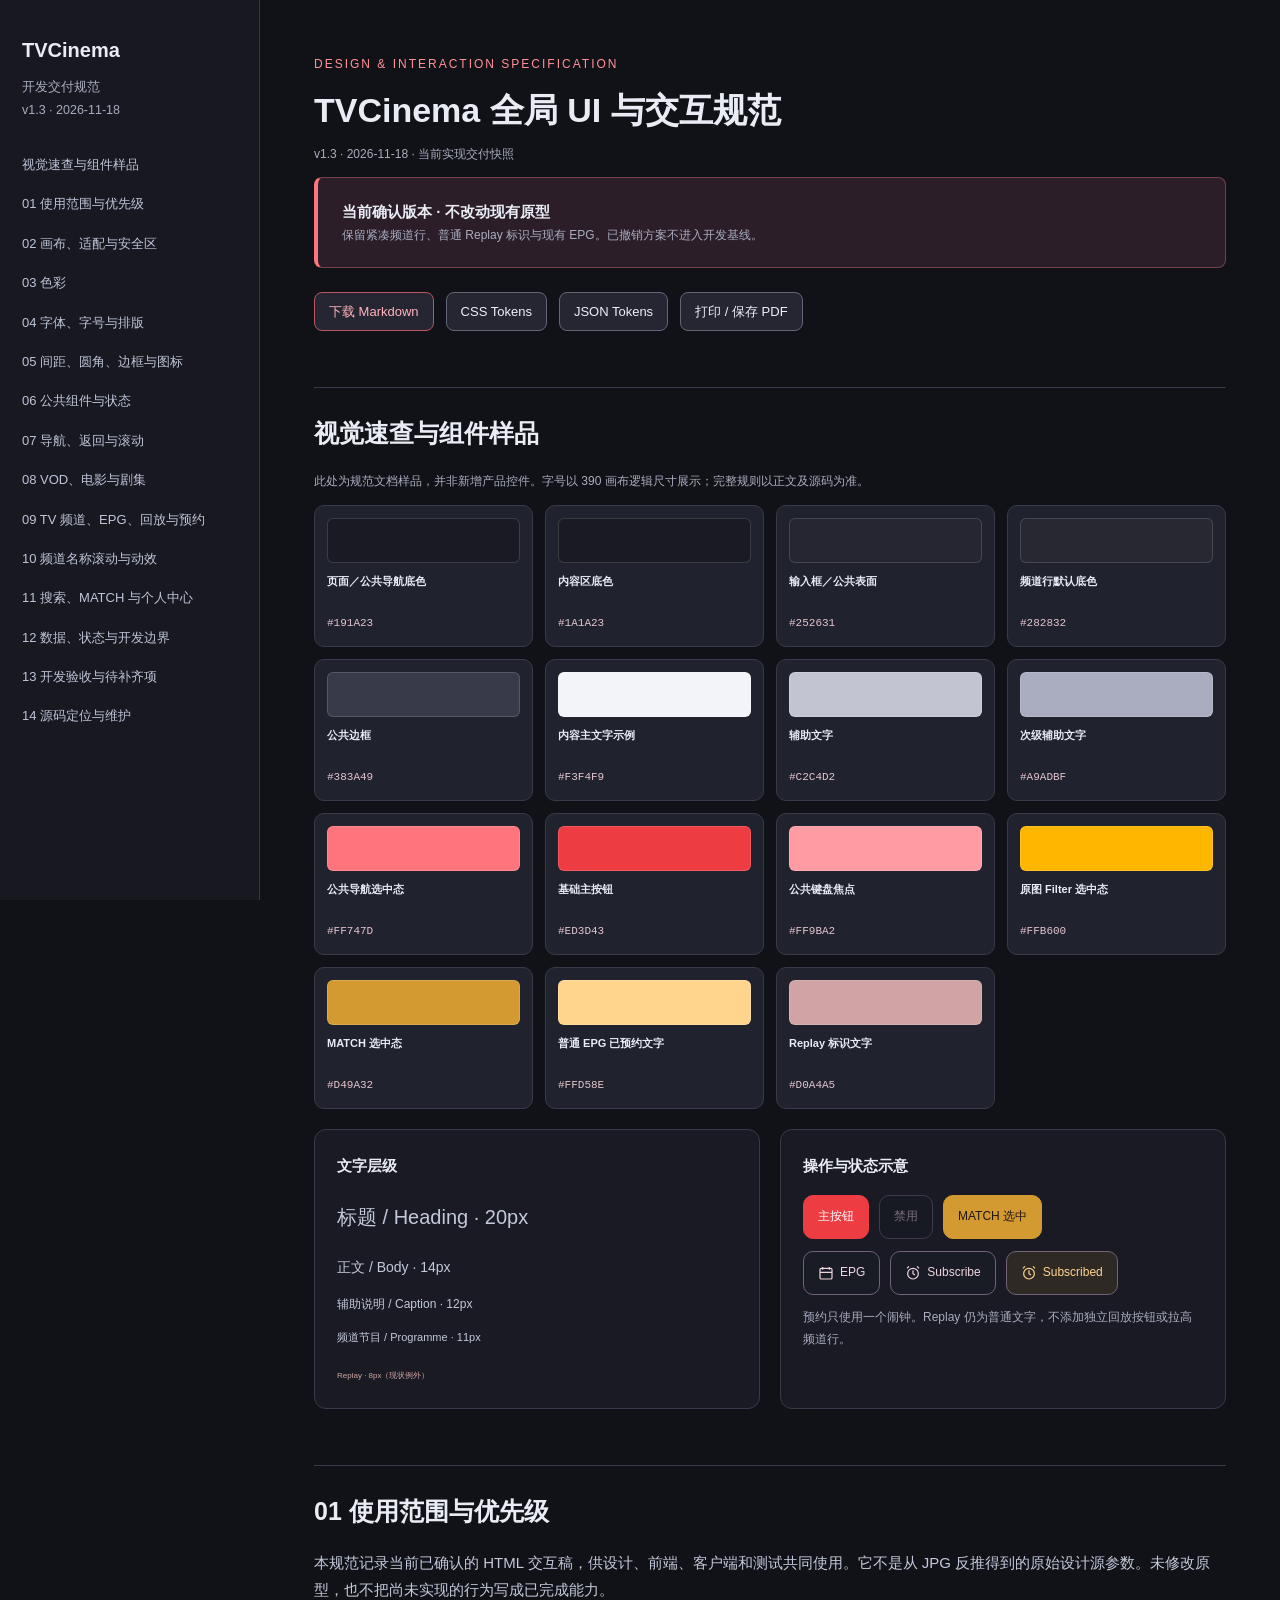
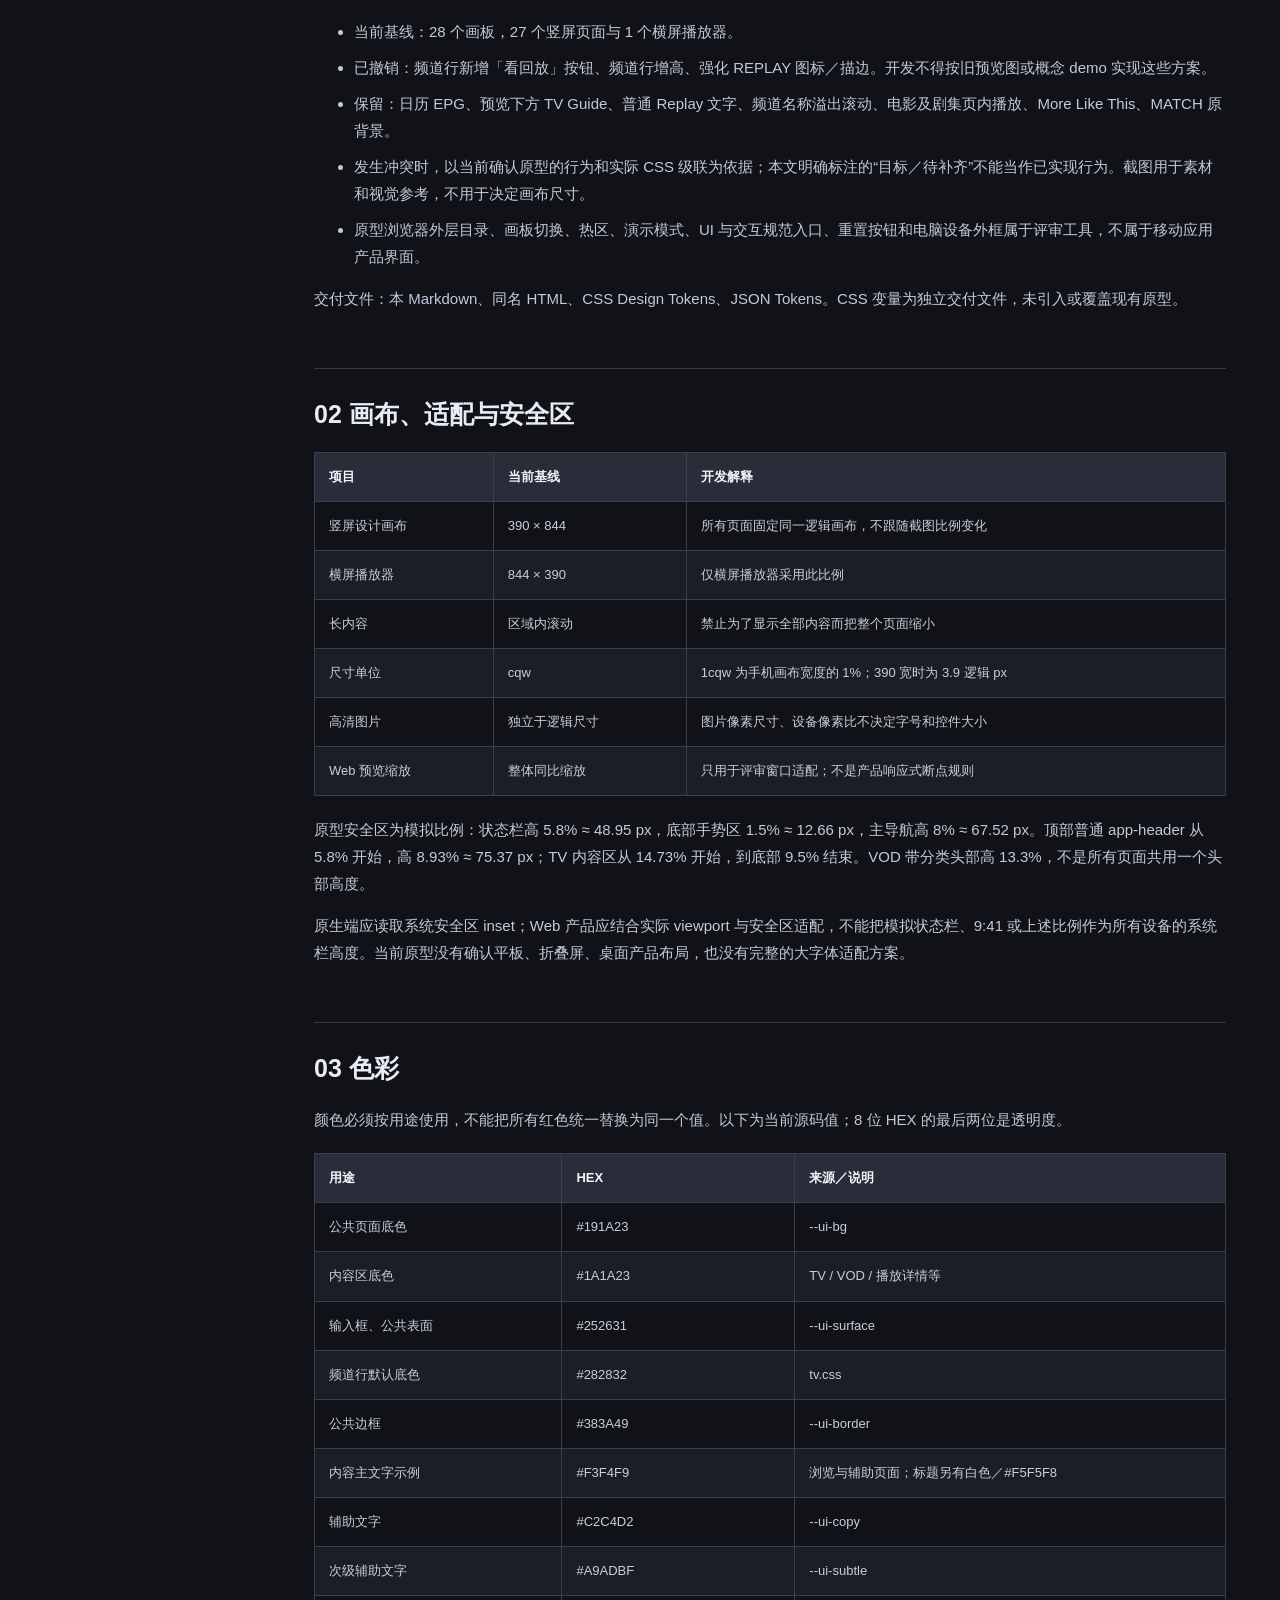
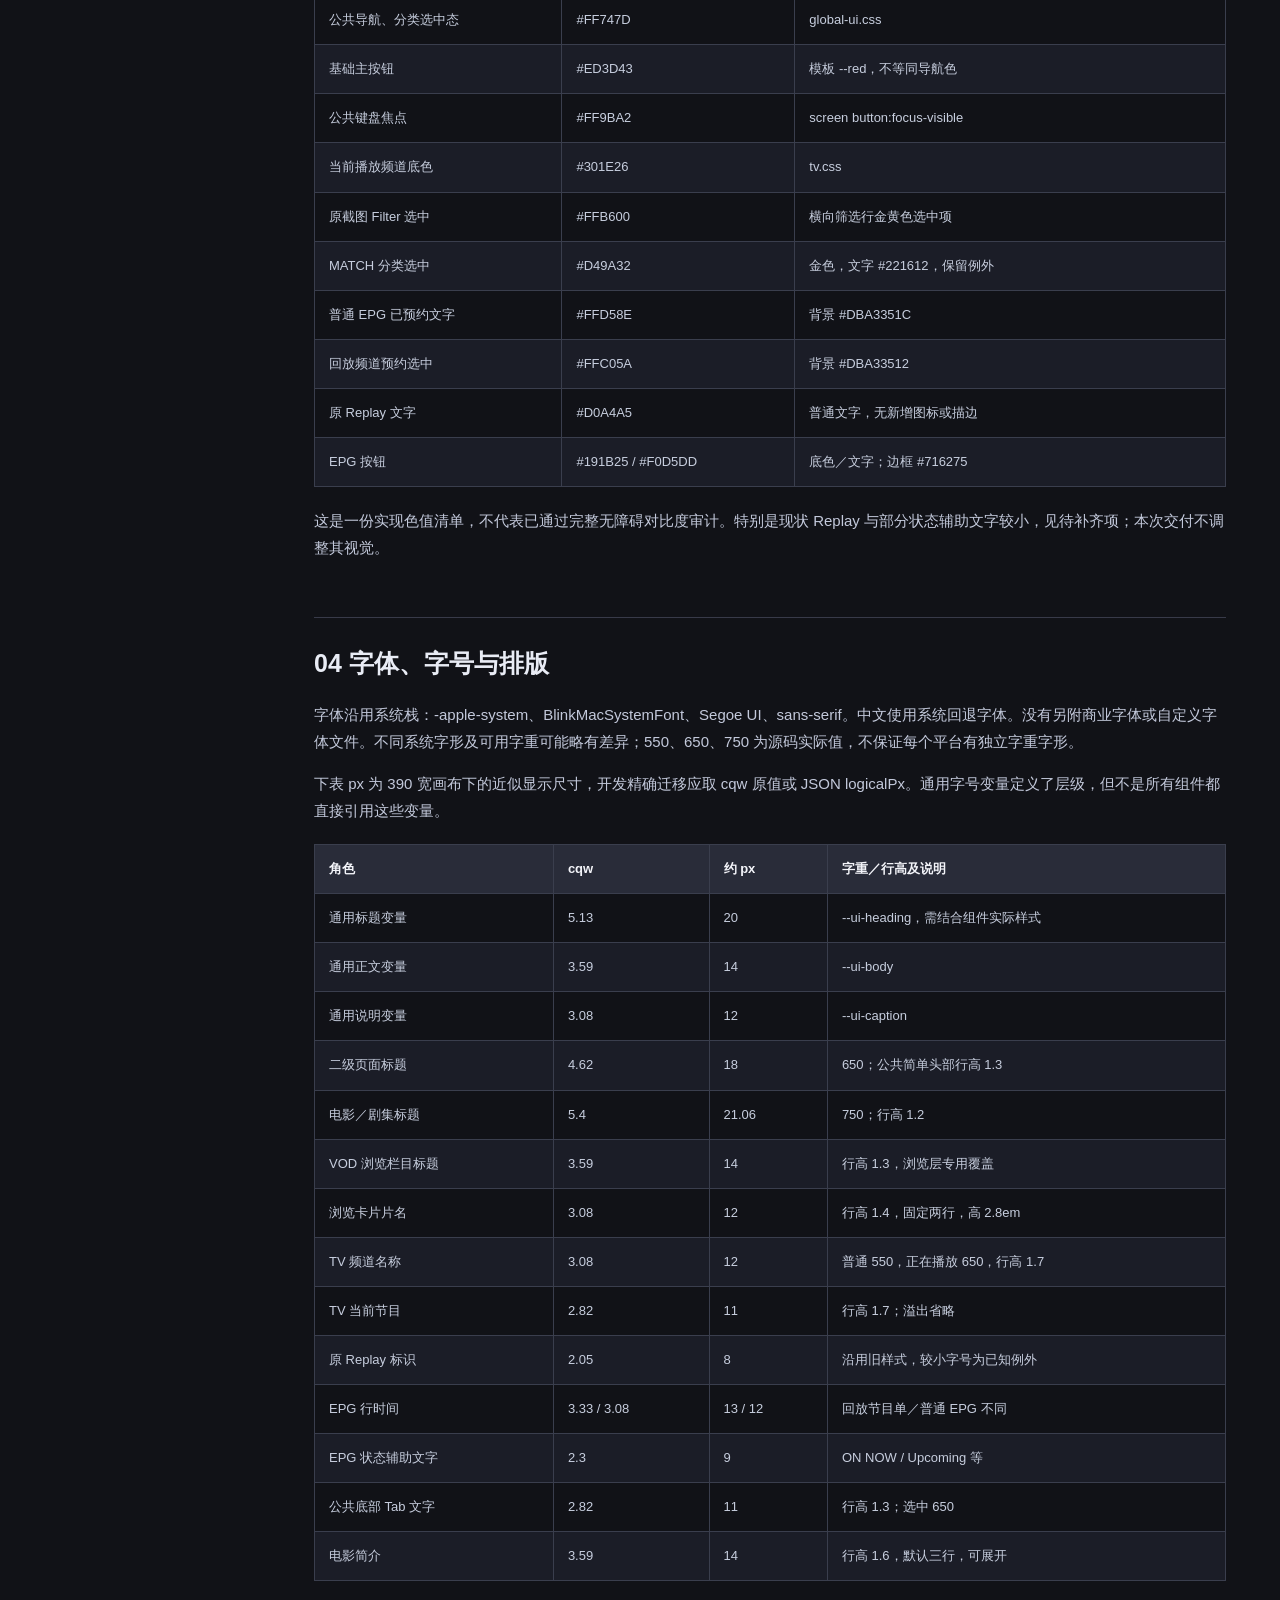
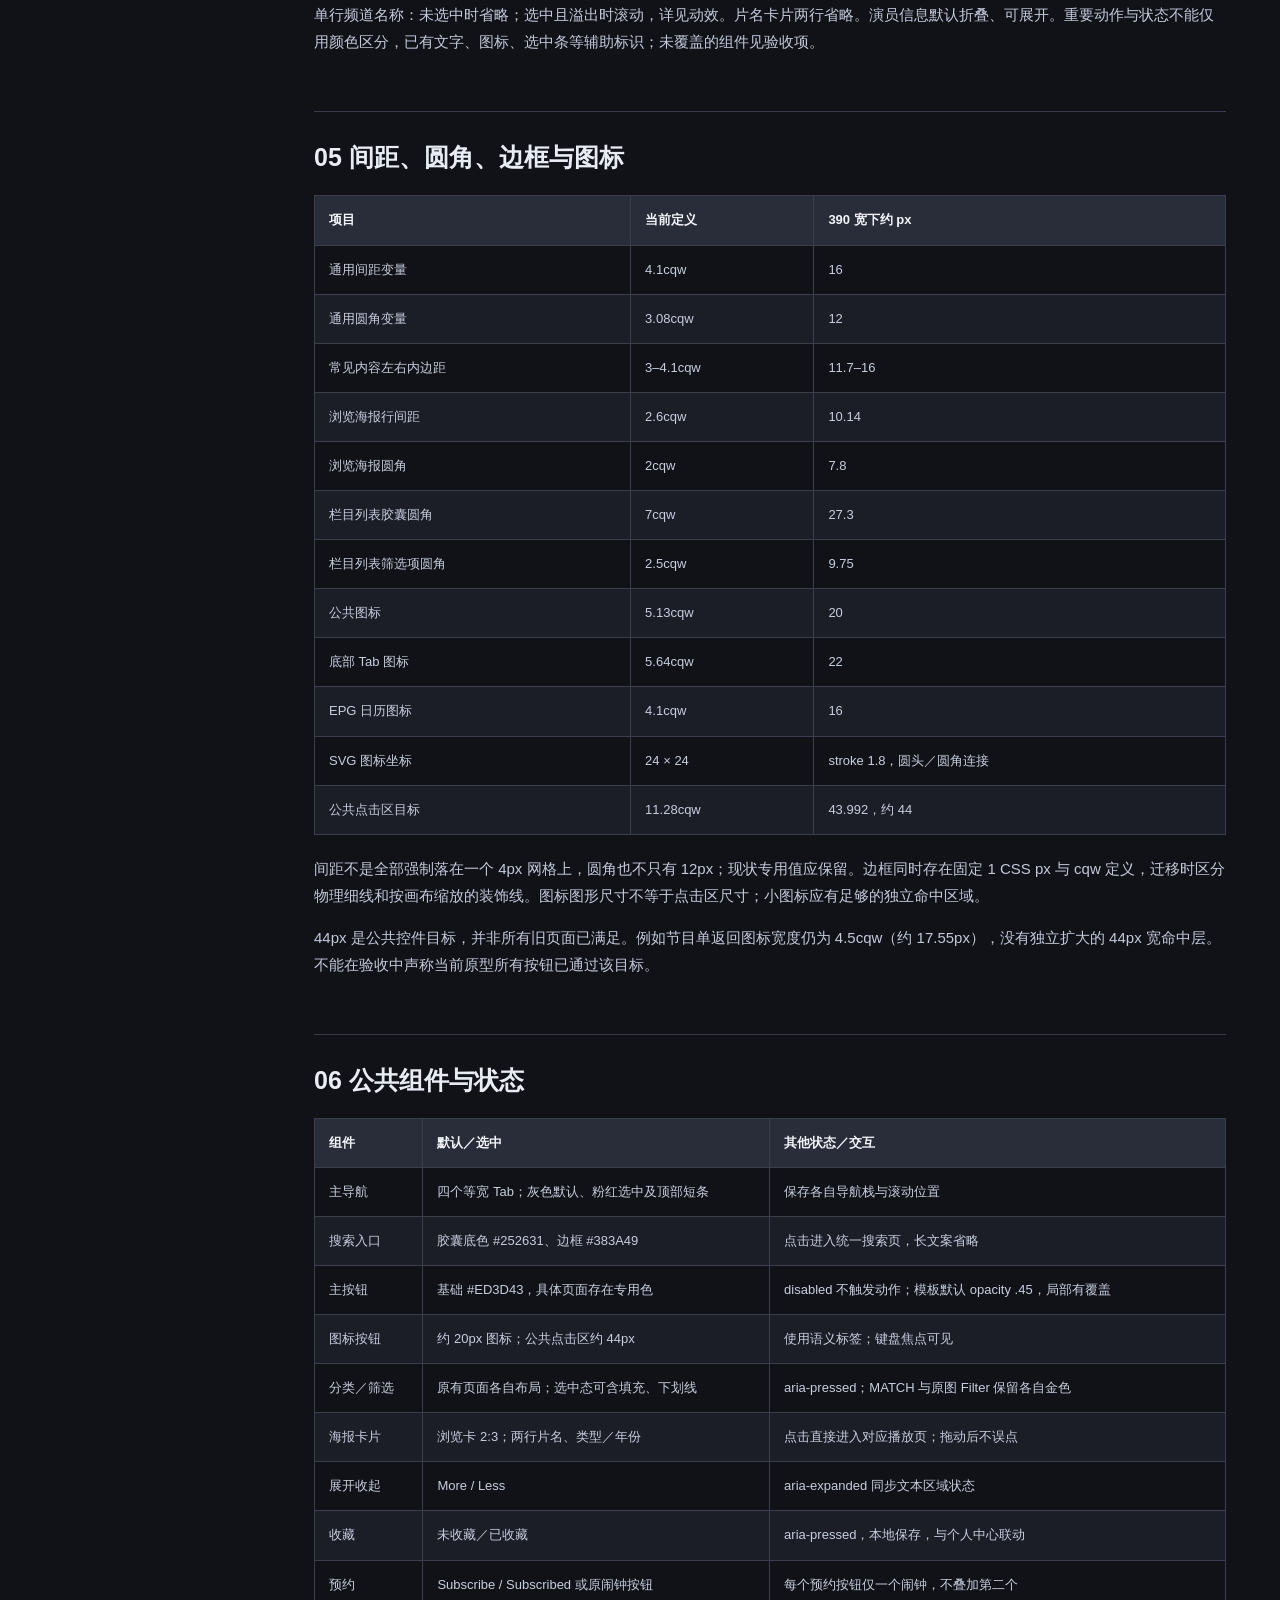
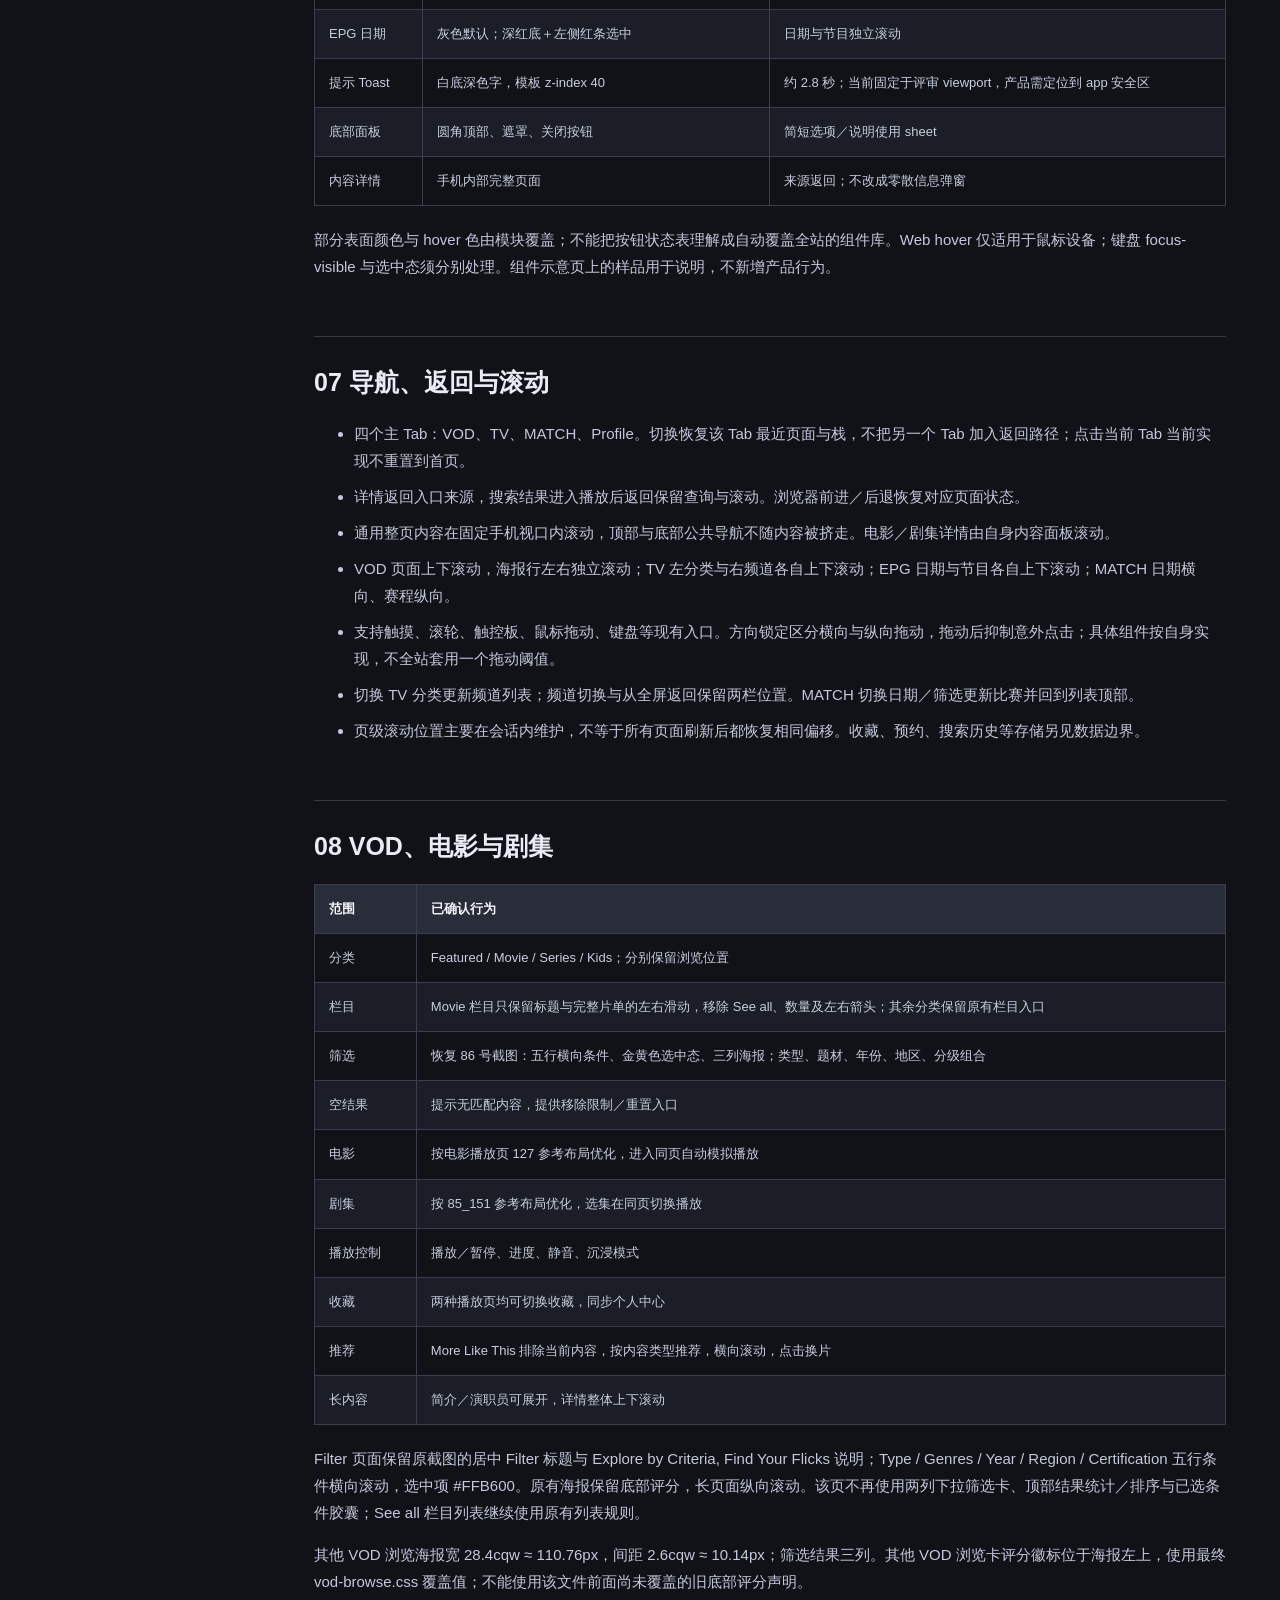
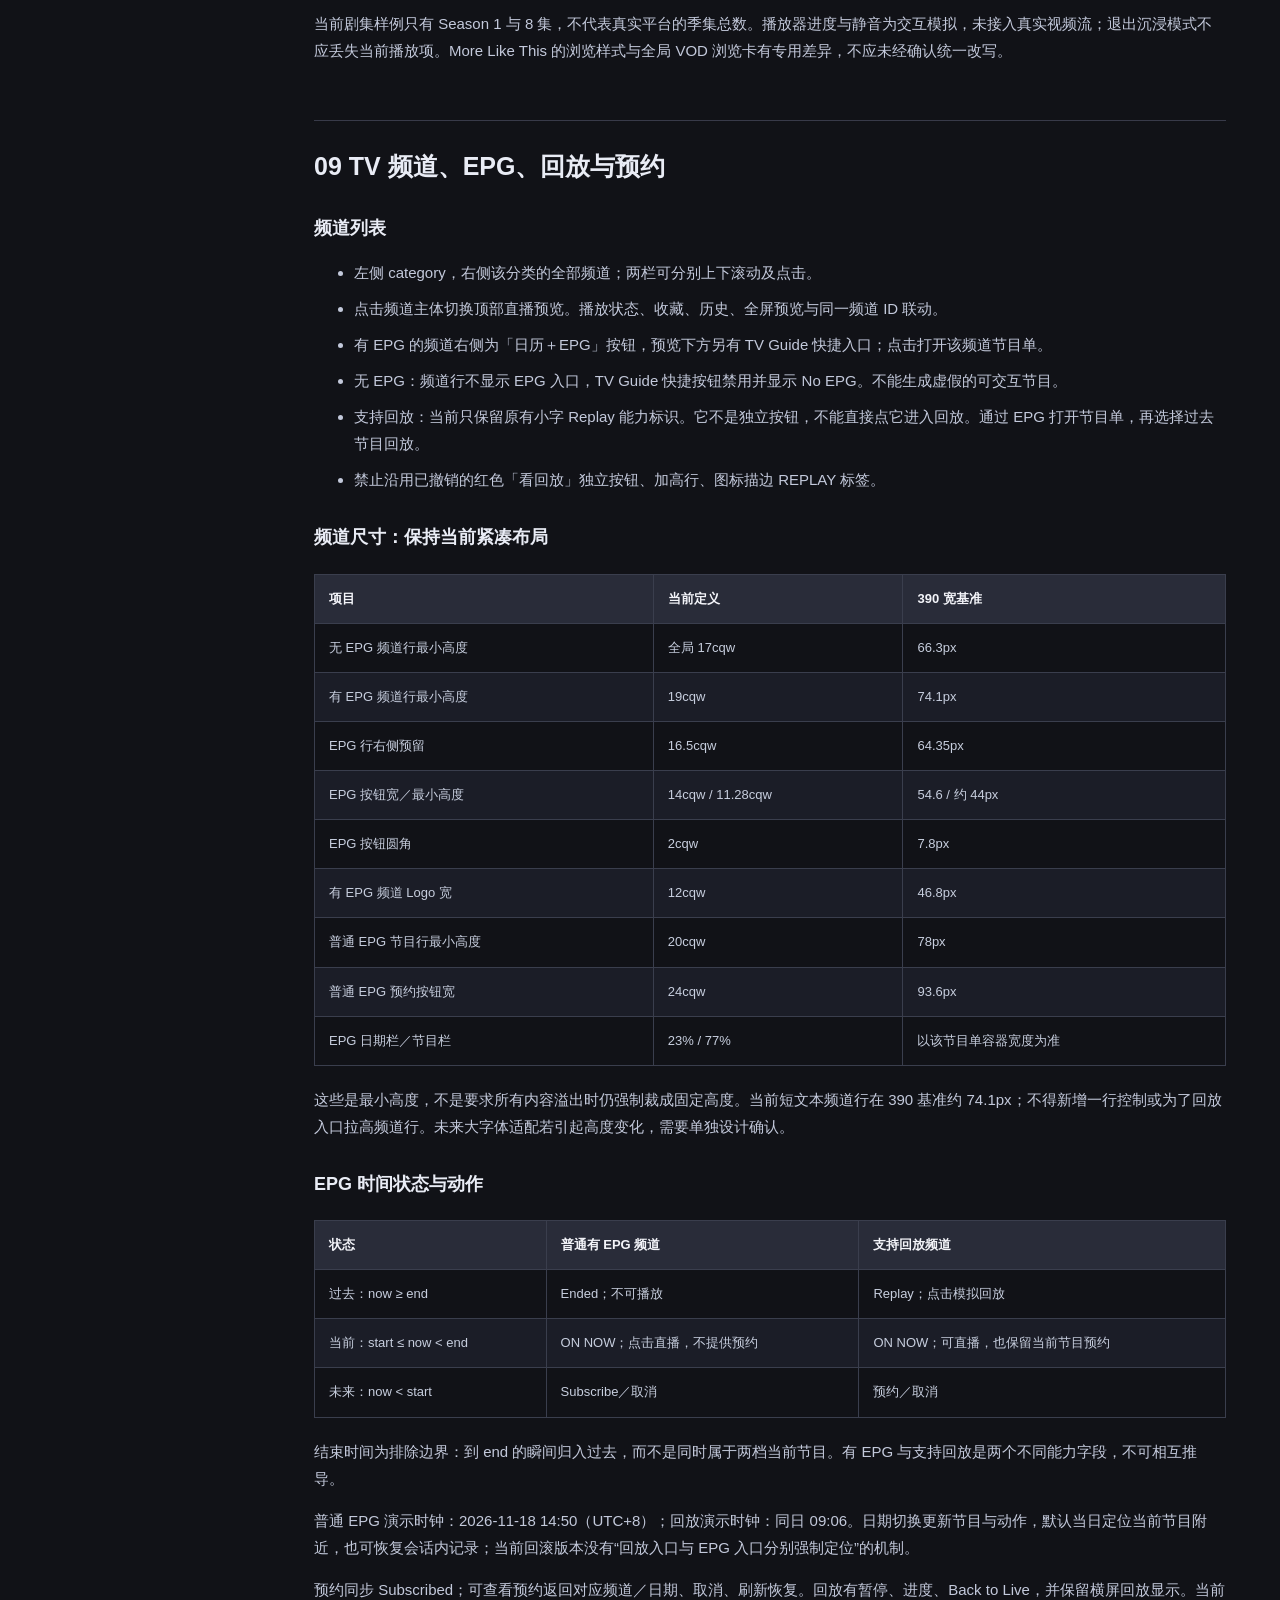
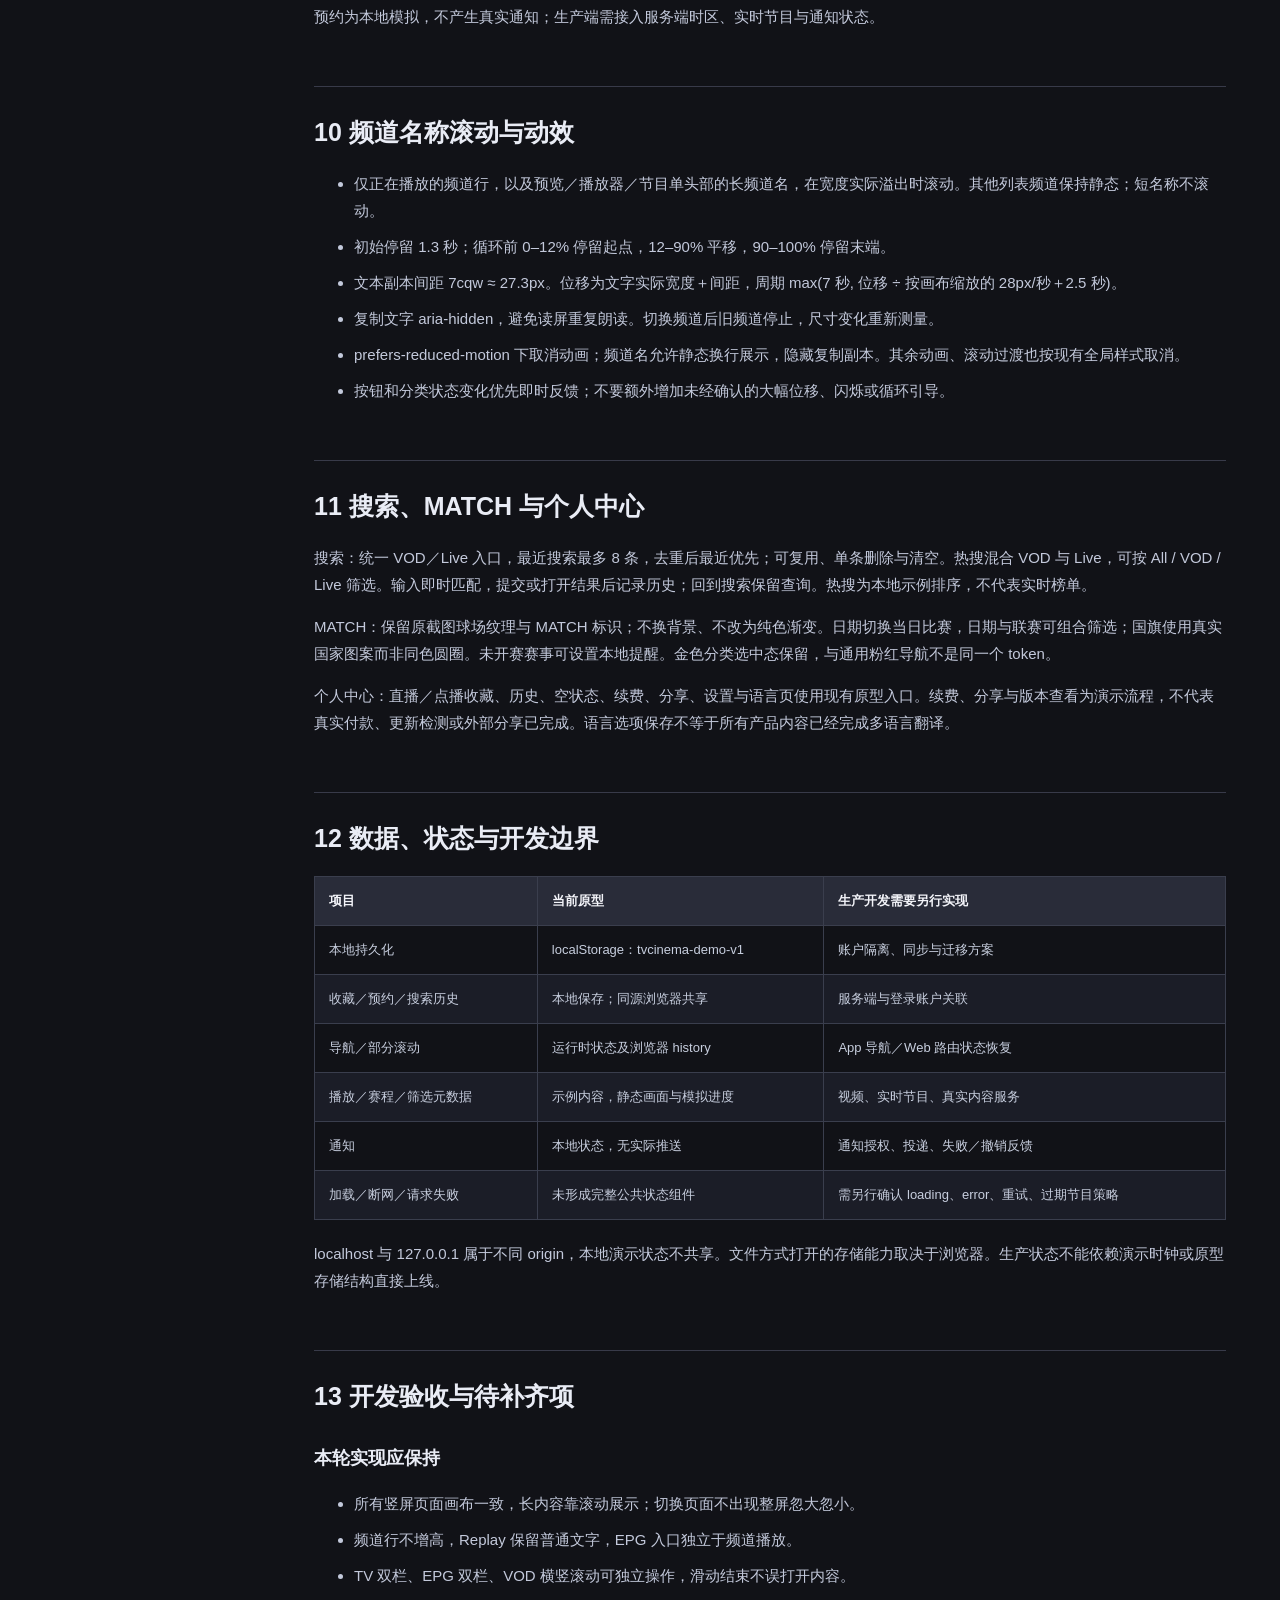
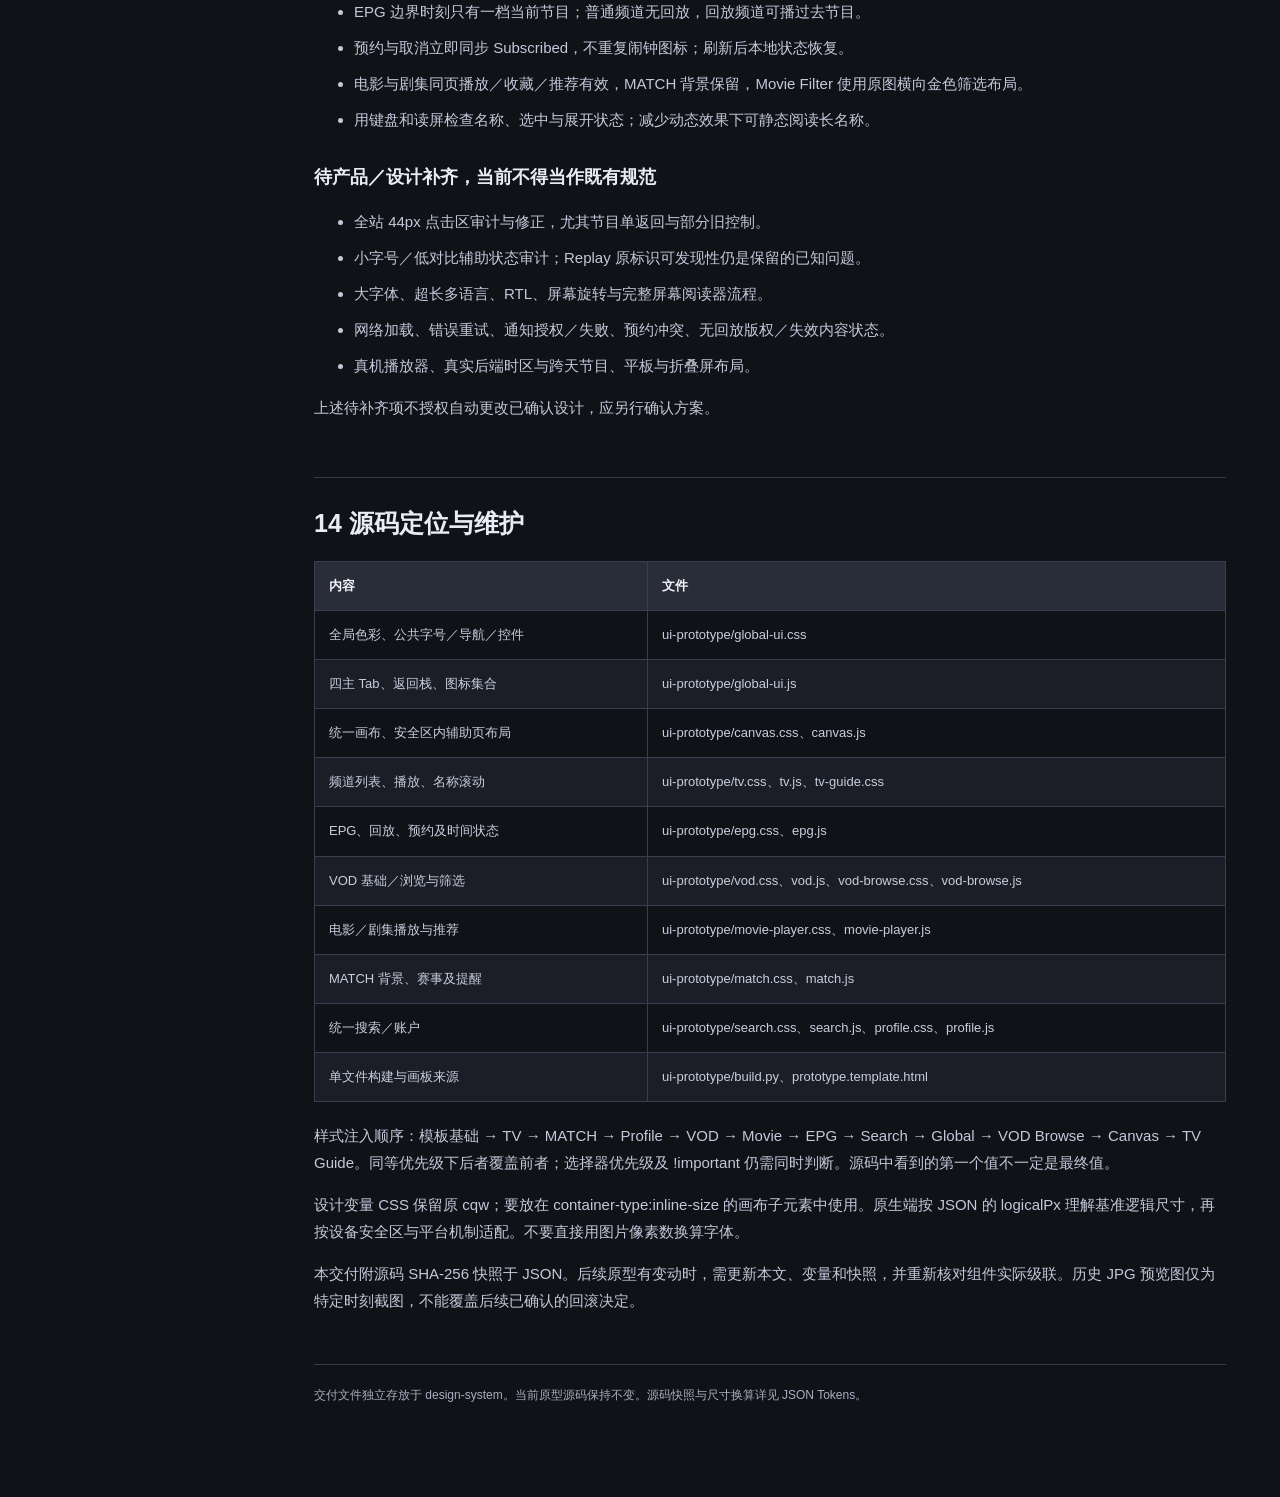
==== specs.html @ ce4552eb "Add UI specification entry and published design standards" ====
<!doctype html><html lang="zh-CN"><head><meta charset="utf-8"><meta name="viewport" content="width=device-width,initial-scale=1"><title>TVCinema 全局 UI 与交互规范 · v1.3</title><style>*{box-sizing:border-box}html{scroll-behavior:smooth;scroll-padding-top:30px}body{margin:0;color:#e9ecf5;background:#111217;font:15px/1.8 -apple-system,BlinkMacSystemFont,"Segoe UI",sans-serif}a{color:#ff9299;text-underline-offset:4px}a:focus-visible,button:focus-visible{outline:3px solid #ff9ba2;outline-offset:3px}.layout{display:grid;grid-template-columns:260px minmax(0,1fr);max-width:1500px;margin:auto}aside{height:100vh;position:sticky;top:0;padding:32px 22px;overflow:auto;border-right:1px solid #343743;background:#171820}aside strong{font-size:20px;display:block}aside small{display:block;color:#a9adbf;margin:8px 0 24px}nav a{display:block;color:#bfc5d7;font-size:13px;text-decoration:none;padding:8px 0}nav a:hover{color:#ff9299}main{max-width:1120px;min-width:0;padding:54px 54px 90px}.eyebrow{font-size:12px;letter-spacing:2px;color:#ff9299}h1{font-size:34px;line-height:1.3;margin:12px 0}h2{font-size:25px;margin:56px 0 20px;border-top:1px solid #383a49;padding-top:28px;line-height:1.4}h3{font-size:18px;margin:28px 0 12px}p,li{color:#c3c9db}li{margin:9px 0}code{font:12px/1.7 ui-monospace,SFMono-Regular,Consolas,monospace;background:#282b37;padding:2px 5px;border-radius:4px;color:#e4c5ce}table{border-collapse:collapse;width:100%;font-size:13px;line-height:1.7}th,td{padding:13px 14px;border:1px solid #3a3e4d;text-align:left;vertical-align:top}th{background:#292c39;color:#f3f4f9}td{color:#c7cede}tr:nth-child(even){background:#1b1d27}.table-wrap{overflow-x:auto;margin:20px 0}.intro{padding:20px 24px;border:1px solid #73424c;border-left:4px solid #ff747d;background:#2b1e28;border-radius:8px}.downloads{display:flex;gap:12px;flex-wrap:wrap;margin:24px 0}.downloads a,.print{border:1px solid #616779;background:#252631;color:#eef0f8;border-radius:8px;padding:9px 14px;font:inherit;font-size:13px;line-height:1.5;text-decoration:none;cursor:pointer}.downloads a:first-child{border-color:#b95764;color:#ffb5bc}.swatches{display:grid;grid-template-columns:repeat(4,minmax(0,1fr));gap:12px}.swatch{padding:12px;border:1px solid #383a49;background:#20222d;border-radius:10px}.swatch>span{display:block;height:45px;border-radius:6px;border:1px solid #ffffff25;margin-bottom:10px}.swatch b{display:block;font-size:11px;line-height:1.5;min-height:34px}.swatch code{font-size:11px;background:none;padding:0}.samples{display:grid;grid-template-columns:1fr 1fr;gap:20px}.sample{border:1px solid #383a49;border-radius:12px;padding:22px;background:#191a23}.sample h3{margin:0 0 16px;font-size:15px}.sample .row{display:flex;gap:10px;align-items:center;flex-wrap:wrap;margin:12px 0}.demo-btn{display:inline-flex;align-items:center;justify-content:center;gap:6px;height:44px;padding:0 14px;border-radius:10px;font-size:12px;border:1px solid #716275;background:#191b25;color:#f0d5dd}.demo-btn.selected{color:#ffd58e;background:#dba3351c}.demo-btn.primary{background:#ed3d43;border-color:#ed3d43;color:white}.demo-btn.disabled{opacity:.45}.demo-btn.match{background:#d49a32;border-color:#d49a32;color:#221612}.small{font-size:12px;color:#a9adbf}.replay{font-size:8px;color:#d0a4a5}.type20{font-size:20px}.type14{font-size:14px}.type12{font-size:12px}.type11{font-size:11px}.sample svg{width:16px;height:16px;stroke:currentColor;stroke-width:1.8;fill:none}.metadata{font-size:12px;color:#a9adbf}footer{margin-top:50px;color:#a9adbf;border-top:1px solid #383a49;padding-top:20px;font-size:12px}@media(max-width:1050px){main{padding:32px 26px}.layout{grid-template-columns:220px minmax(0,1fr)}.swatches{grid-template-columns:repeat(3,1fr)}}@media(max-width:760px){.layout{display:block}aside{position:static;height:auto;border-right:0;border-bottom:1px solid #383a49;padding:22px}nav{display:flex;gap:12px;overflow:auto}nav a{white-space:nowrap}main{padding:28px 18px}.swatches{grid-template-columns:repeat(2,1fr)}.samples{grid-template-columns:1fr}h1{font-size:28px}}@media print{body{background:white;color:#111}.layout{display:block}aside,.downloads,.print{display:none}main{max-width:none;padding:0}p,li,td,.small,.metadata{color:#222}h2{break-before:auto;color:#111}table{font-size:10px}th{background:#eee;color:#111}.sample,.swatch,.intro{background:#f7f7f7;color:#111}.swatch code,code{color:#222;background:#eee}tr:nth-child(even){background:#fafafa}table,.sample,.swatch{break-inside:avoid}a{color:#333}.swatches{grid-template-columns:repeat(4,1fr)}}</style></head><body><div class="layout"><aside><strong>TVCinema</strong><small>开发交付规范<br>v1.3 · 2026-11-18</small><nav aria-label="规范目录"><a href="#visual">视觉速查与组件样品</a><a href="#section-2">01 使用范围与优先级</a><a href="#section-3">02 画布、适配与安全区</a><a href="#section-4">03 色彩</a><a href="#section-5">04 字体、字号与排版</a><a href="#section-6">05 间距、圆角、边框与图标</a><a href="#section-7">06 公共组件与状态</a><a href="#section-8">07 导航、返回与滚动</a><a href="#section-9">08 VOD、电影与剧集</a><a href="#section-10">09 TV 频道、EPG、回放与预约</a><a href="#section-14">10 频道名称滚动与动效</a><a href="#section-15">11 搜索、MATCH 与个人中心</a><a href="#section-16">12 数据、状态与开发边界</a><a href="#section-17">13 开发验收与待补齐项</a><a href="#section-20">14 源码定位与维护</a></nav></aside><main><div class="eyebrow">DESIGN & INTERACTION SPECIFICATION</div><h1 id="section-1">TVCinema 全局 UI 与交互规范</h1><p class="metadata">v1.3 · 2026-11-18 · 当前实现交付快照</p><div class="intro"><b>当前确认版本 · 不改动现有原型</b><div class="small">保留紧凑频道行、普通 Replay 标识与现有 EPG。已撤销方案不进入开发基线。</div></div><div class="downloads"><a href="TVCinema-全局UI与交互规范.md" download>下载 Markdown</a><a href="TVCinema-design-tokens.css" download>CSS Tokens</a><a href="TVCinema-design-tokens.json" download>JSON Tokens</a><button type="button" class="print" onclick="window.print()">打印 / 保存 PDF</button></div><h2 id="visual">视觉速查与组件样品</h2><p class="small">此处为规范文档样品，并非新增产品控件。字号以 390 画布逻辑尺寸展示；完整规则以正文及源码为准。</p><div class="swatches"><div class="swatch"><span style="background:#191A23"></span><b>页面／公共导航底色</b><code>#191A23</code></div><div class="swatch"><span style="background:#1A1A23"></span><b>内容区底色</b><code>#1A1A23</code></div><div class="swatch"><span style="background:#252631"></span><b>输入框／公共表面</b><code>#252631</code></div><div class="swatch"><span style="background:#282832"></span><b>频道行默认底色</b><code>#282832</code></div><div class="swatch"><span style="background:#383A49"></span><b>公共边框</b><code>#383A49</code></div><div class="swatch"><span style="background:#F3F4F9"></span><b>内容主文字示例</b><code>#F3F4F9</code></div><div class="swatch"><span style="background:#C2C4D2"></span><b>辅助文字</b><code>#C2C4D2</code></div><div class="swatch"><span style="background:#A9ADBF"></span><b>次级辅助文字</b><code>#A9ADBF</code></div><div class="swatch"><span style="background:#FF747D"></span><b>公共导航选中态</b><code>#FF747D</code></div><div class="swatch"><span style="background:#ED3D43"></span><b>基础主按钮</b><code>#ED3D43</code></div><div class="swatch"><span style="background:#FF9BA2"></span><b>公共键盘焦点</b><code>#FF9BA2</code></div><div class="swatch"><span style="background:#FFB600"></span><b>原图 Filter 选中态</b><code>#FFB600</code></div><div class="swatch"><span style="background:#D49A32"></span><b>MATCH 选中态</b><code>#D49A32</code></div><div class="swatch"><span style="background:#FFD58E"></span><b>普通 EPG 已预约文字</b><code>#FFD58E</code></div><div class="swatch"><span style="background:#D0A4A5"></span><b>Replay 标识文字</b><code>#D0A4A5</code></div></div><div class="samples" style="margin-top:20px"><section class="sample"><h3>文字层级</h3><p class="type20">标题 / Heading · 20px</p><p class="type14">正文 / Body · 14px</p><p class="type12">辅助说明 / Caption · 12px</p><p class="type11">频道节目 / Programme · 11px</p><span class="replay">Replay · 8px（现状例外）</span></section><section class="sample"><h3>操作与状态示意</h3><div class="row"><span class="demo-btn primary">主按钮</span><span class="demo-btn disabled">禁用</span><span class="demo-btn match">MATCH 选中</span></div><div class="row"><span class="demo-btn"><svg viewBox="0 0 24 24" aria-hidden="true"><rect x="3" y="5" width="18" height="16" rx="2"/><path d="M7 3v4m10-4v4M3 11h18"/></svg>EPG</span><span class="demo-btn"><svg viewBox="0 0 24 24" aria-hidden="true"><circle cx="12" cy="13" r="8"/><path d="M12 8v5l3 2M3 5l3-3m12 0 3 3"/></svg>Subscribe</span><span class="demo-btn selected"><svg viewBox="0 0 24 24" aria-hidden="true"><circle cx="12" cy="13" r="8"/><path d="M12 8v5l3 2M3 5l3-3m12 0 3 3"/></svg>Subscribed</span></div><p class="small">预约只使用一个闹钟。Replay 仍为普通文字，不添加独立回放按钮或拉高频道行。</p></section></div><h2 id="section-2">01 使用范围与优先级</h2><p>本规范记录当前已确认的 HTML 交互稿，供设计、前端、客户端和测试共同使用。它不是从 JPG 反推得到的原始设计源参数。未修改原型，也不把尚未实现的行为写成已完成能力。</p><ul><li>当前基线：28 个画板，27 个竖屏页面与 1 个横屏播放器。</li><li>已撤销：频道行新增「看回放」按钮、频道行增高、强化 REPLAY 图标／描边。开发不得按旧预览图或概念 demo 实现这些方案。</li><li>保留：日历 EPG、预览下方 TV Guide、普通 Replay 文字、频道名称溢出滚动、电影及剧集页内播放、More Like This、MATCH 原背景。</li><li>发生冲突时，以当前确认原型的行为和实际 CSS 级联为依据；本文明确标注的“目标／待补齐”不能当作已实现行为。截图用于素材和视觉参考，不用于决定画布尺寸。</li><li>原型浏览器外层目录、画板切换、热区、演示模式、UI 与交互规范入口、重置按钮和电脑设备外框属于评审工具，不属于移动应用产品界面。</li></ul><p>交付文件：本 Markdown、同名 HTML、CSS Design Tokens、JSON Tokens。CSS 变量为独立交付文件，未引入或覆盖现有原型。</p><h2 id="section-3">02 画布、适配与安全区</h2><div class="table-wrap"><table><thead><tr><th>项目</th><th>当前基线</th><th>开发解释</th></tr></thead><tbody><tr><td>竖屏设计画布</td><td>390 × 844</td><td>所有页面固定同一逻辑画布，不跟随截图比例变化</td></tr><tr><td>横屏播放器</td><td>844 × 390</td><td>仅横屏播放器采用此比例</td></tr><tr><td>长内容</td><td>区域内滚动</td><td>禁止为了显示全部内容而把整个页面缩小</td></tr><tr><td>尺寸单位</td><td>cqw</td><td>1cqw 为手机画布宽度的 1%；390 宽时为 3.9 逻辑 px</td></tr><tr><td>高清图片</td><td>独立于逻辑尺寸</td><td>图片像素尺寸、设备像素比不决定字号和控件大小</td></tr><tr><td>Web 预览缩放</td><td>整体同比缩放</td><td>只用于评审窗口适配；不是产品响应式断点规则</td></tr></tbody></table></div><p>原型安全区为模拟比例：状态栏高 5.8% ≈ 48.95 px，底部手势区 1.5% ≈ 12.66 px，主导航高 8% ≈ 67.52 px。顶部普通 app-header 从 5.8% 开始，高 8.93% ≈ 75.37 px；TV 内容区从 14.73% 开始，到底部 9.5% 结束。VOD 带分类头部高 13.3%，不是所有页面共用一个头部高度。</p><p>原生端应读取系统安全区 inset；Web 产品应结合实际 viewport 与安全区适配，不能把模拟状态栏、9:41 或上述比例作为所有设备的系统栏高度。当前原型没有确认平板、折叠屏、桌面产品布局，也没有完整的大字体适配方案。</p><h2 id="section-4">03 色彩</h2><p>颜色必须按用途使用，不能把所有红色统一替换为同一个值。以下为当前源码值；8 位 HEX 的最后两位是透明度。</p><div class="table-wrap"><table><thead><tr><th>用途</th><th>HEX</th><th>来源／说明</th></tr></thead><tbody><tr><td>公共页面底色</td><td>#191A23</td><td>--ui-bg</td></tr><tr><td>内容区底色</td><td>#1A1A23</td><td>TV / VOD / 播放详情等</td></tr><tr><td>输入框、公共表面</td><td>#252631</td><td>--ui-surface</td></tr><tr><td>频道行默认底色</td><td>#282832</td><td>tv.css</td></tr><tr><td>公共边框</td><td>#383A49</td><td>--ui-border</td></tr><tr><td>内容主文字示例</td><td>#F3F4F9</td><td>浏览与辅助页面；标题另有白色／#F5F5F8</td></tr><tr><td>辅助文字</td><td>#C2C4D2</td><td>--ui-copy</td></tr><tr><td>次级辅助文字</td><td>#A9ADBF</td><td>--ui-subtle</td></tr><tr><td>公共导航、分类选中态</td><td>#FF747D</td><td>global-ui.css</td></tr><tr><td>基础主按钮</td><td>#ED3D43</td><td>模板 --red，不等同导航色</td></tr><tr><td>公共键盘焦点</td><td>#FF9BA2</td><td>screen button:focus-visible</td></tr><tr><td>当前播放频道底色</td><td>#301E26</td><td>tv.css</td></tr><tr><td>原截图 Filter 选中</td><td>#FFB600</td><td>横向筛选行金黄色选中项</td></tr><tr><td>MATCH 分类选中</td><td>#D49A32</td><td>金色，文字 #221612，保留例外</td></tr><tr><td>普通 EPG 已预约文字</td><td>#FFD58E</td><td>背景 #DBA3351C</td></tr><tr><td>回放频道预约选中</td><td>#FFC05A</td><td>背景 #DBA33512</td></tr><tr><td>原 Replay 文字</td><td>#D0A4A5</td><td>普通文字，无新增图标或描边</td></tr><tr><td>EPG 按钮</td><td>#191B25 / #F0D5DD</td><td>底色／文字；边框 #716275</td></tr></tbody></table></div><p>这是一份实现色值清单，不代表已通过完整无障碍对比度审计。特别是现状 Replay 与部分状态辅助文字较小，见待补齐项；本次交付不调整其视觉。</p><h2 id="section-5">04 字体、字号与排版</h2><p>字体沿用系统栈：-apple-system、BlinkMacSystemFont、Segoe UI、sans-serif。中文使用系统回退字体。没有另附商业字体或自定义字体文件。不同系统字形及可用字重可能略有差异；550、650、750 为源码实际值，不保证每个平台有独立字重字形。</p><p>下表 px 为 390 宽画布下的近似显示尺寸，开发精确迁移应取 cqw 原值或 JSON logicalPx。通用字号变量定义了层级，但不是所有组件都直接引用这些变量。</p><div class="table-wrap"><table><thead><tr><th>角色</th><th>cqw</th><th>约 px</th><th>字重／行高及说明</th></tr></thead><tbody><tr><td>通用标题变量</td><td>5.13</td><td>20</td><td>--ui-heading，需结合组件实际样式</td></tr><tr><td>通用正文变量</td><td>3.59</td><td>14</td><td>--ui-body</td></tr><tr><td>通用说明变量</td><td>3.08</td><td>12</td><td>--ui-caption</td></tr><tr><td>二级页面标题</td><td>4.62</td><td>18</td><td>650；公共简单头部行高 1.3</td></tr><tr><td>电影／剧集标题</td><td>5.4</td><td>21.06</td><td>750；行高 1.2</td></tr><tr><td>VOD 浏览栏目标题</td><td>3.59</td><td>14</td><td>行高 1.3，浏览层专用覆盖</td></tr><tr><td>浏览卡片片名</td><td>3.08</td><td>12</td><td>行高 1.4，固定两行，高 2.8em</td></tr><tr><td>TV 频道名称</td><td>3.08</td><td>12</td><td>普通 550，正在播放 650，行高 1.7</td></tr><tr><td>TV 当前节目</td><td>2.82</td><td>11</td><td>行高 1.7；溢出省略</td></tr><tr><td>原 Replay 标识</td><td>2.05</td><td>8</td><td>沿用旧样式，较小字号为已知例外</td></tr><tr><td>EPG 行时间</td><td>3.33 / 3.08</td><td>13 / 12</td><td>回放节目单／普通 EPG 不同</td></tr><tr><td>EPG 状态辅助文字</td><td>2.3</td><td>9</td><td>ON NOW / Upcoming 等</td></tr><tr><td>公共底部 Tab 文字</td><td>2.82</td><td>11</td><td>行高 1.3；选中 650</td></tr><tr><td>电影简介</td><td>3.59</td><td>14</td><td>行高 1.6，默认三行，可展开</td></tr></tbody></table></div><p>单行频道名称：未选中时省略；选中且溢出时滚动，详见动效。片名卡片两行省略。演员信息默认折叠、可展开。重要动作与状态不能仅用颜色区分，已有文字、图标、选中条等辅助标识；未覆盖的组件见验收项。</p><h2 id="section-6">05 间距、圆角、边框与图标</h2><div class="table-wrap"><table><thead><tr><th>项目</th><th>当前定义</th><th>390 宽下约 px</th></tr></thead><tbody><tr><td>通用间距变量</td><td>4.1cqw</td><td>16</td></tr><tr><td>通用圆角变量</td><td>3.08cqw</td><td>12</td></tr><tr><td>常见内容左右内边距</td><td>3–4.1cqw</td><td>11.7–16</td></tr><tr><td>浏览海报行间距</td><td>2.6cqw</td><td>10.14</td></tr><tr><td>浏览海报圆角</td><td>2cqw</td><td>7.8</td></tr><tr><td>栏目列表胶囊圆角</td><td>7cqw</td><td>27.3</td></tr><tr><td>栏目列表筛选项圆角</td><td>2.5cqw</td><td>9.75</td></tr><tr><td>公共图标</td><td>5.13cqw</td><td>20</td></tr><tr><td>底部 Tab 图标</td><td>5.64cqw</td><td>22</td></tr><tr><td>EPG 日历图标</td><td>4.1cqw</td><td>16</td></tr><tr><td>SVG 图标坐标</td><td>24 × 24</td><td>stroke 1.8，圆头／圆角连接</td></tr><tr><td>公共点击区目标</td><td>11.28cqw</td><td>43.992，约 44</td></tr></tbody></table></div><p>间距不是全部强制落在一个 4px 网格上，圆角也不只有 12px；现状专用值应保留。边框同时存在固定 1 CSS px 与 cqw 定义，迁移时区分物理细线和按画布缩放的装饰线。图标图形尺寸不等于点击区尺寸；小图标应有足够的独立命中区域。</p><p>44px 是公共控件目标，并非所有旧页面已满足。例如节目单返回图标宽度仍为 4.5cqw（约 17.55px），没有独立扩大的 44px 宽命中层。不能在验收中声称当前原型所有按钮已通过该目标。</p><h2 id="section-7">06 公共组件与状态</h2><div class="table-wrap"><table><thead><tr><th>组件</th><th>默认／选中</th><th>其他状态／交互</th></tr></thead><tbody><tr><td>主导航</td><td>四个等宽 Tab；灰色默认、粉红选中及顶部短条</td><td>保存各自导航栈与滚动位置</td></tr><tr><td>搜索入口</td><td>胶囊底色 #252631、边框 #383A49</td><td>点击进入统一搜索页，长文案省略</td></tr><tr><td>主按钮</td><td>基础 #ED3D43，具体页面存在专用色</td><td>disabled 不触发动作；模板默认 opacity .45，局部有覆盖</td></tr><tr><td>图标按钮</td><td>约 20px 图标；公共点击区约 44px</td><td>使用语义标签；键盘焦点可见</td></tr><tr><td>分类／筛选</td><td>原有页面各自布局；选中态可含填充、下划线</td><td>aria-pressed；MATCH 与原图 Filter 保留各自金色</td></tr><tr><td>海报卡片</td><td>浏览卡 2:3；两行片名、类型／年份</td><td>点击直接进入对应播放页；拖动后不误点</td></tr><tr><td>展开收起</td><td>More / Less</td><td>aria-expanded 同步文本区域状态</td></tr><tr><td>收藏</td><td>未收藏／已收藏</td><td>aria-pressed，本地保存，与个人中心联动</td></tr><tr><td>预约</td><td>Subscribe / Subscribed 或原闹钟按钮</td><td>每个预约按钮仅一个闹钟，不叠加第二个</td></tr><tr><td>EPG 日期</td><td>灰色默认；深红底＋左侧红条选中</td><td>日期与节目独立滚动</td></tr><tr><td>提示 Toast</td><td>白底深色字，模板 z-index 40</td><td>约 2.8 秒；当前固定于评审 viewport，产品需定位到 app 安全区</td></tr><tr><td>底部面板</td><td>圆角顶部、遮罩、关闭按钮</td><td>简短选项／说明使用 sheet</td></tr><tr><td>内容详情</td><td>手机内部完整页面</td><td>来源返回；不改成零散信息弹窗</td></tr></tbody></table></div><p>部分表面颜色与 hover 色由模块覆盖；不能把按钮状态表理解成自动覆盖全站的组件库。Web hover 仅适用于鼠标设备；键盘 focus-visible 与选中态须分别处理。组件示意页上的样品用于说明，不新增产品行为。</p><h2 id="section-8">07 导航、返回与滚动</h2><ul><li>四个主 Tab：VOD、TV、MATCH、Profile。切换恢复该 Tab 最近页面与栈，不把另一个 Tab 加入返回路径；点击当前 Tab 当前实现不重置到首页。</li><li>详情返回入口来源，搜索结果进入播放后返回保留查询与滚动。浏览器前进／后退恢复对应页面状态。</li><li>通用整页内容在固定手机视口内滚动，顶部与底部公共导航不随内容被挤走。电影／剧集详情由自身内容面板滚动。</li><li>VOD 页面上下滚动，海报行左右独立滚动；TV 左分类与右频道各自上下滚动；EPG 日期与节目各自上下滚动；MATCH 日期横向、赛程纵向。</li><li>支持触摸、滚轮、触控板、鼠标拖动、键盘等现有入口。方向锁定区分横向与纵向拖动，拖动后抑制意外点击；具体组件按自身实现，不全站套用一个拖动阈值。</li><li>切换 TV 分类更新频道列表；频道切换与从全屏返回保留两栏位置。MATCH 切换日期／筛选更新比赛并回到列表顶部。</li><li>页级滚动位置主要在会话内维护，不等于所有页面刷新后都恢复相同偏移。收藏、预约、搜索历史等存储另见数据边界。</li></ul><h2 id="section-9">08 VOD、电影与剧集</h2><div class="table-wrap"><table><thead><tr><th>范围</th><th>已确认行为</th></tr></thead><tbody><tr><td>分类</td><td>Featured / Movie / Series / Kids；分别保留浏览位置</td></tr><tr><td>栏目</td><td>Movie 栏目只保留标题与完整片单的左右滑动，移除 See all、数量及左右箭头；其余分类保留原有栏目入口</td></tr><tr><td>筛选</td><td>恢复 86 号截图：五行横向条件、金黄色选中态、三列海报；类型、题材、年份、地区、分级组合</td></tr><tr><td>空结果</td><td>提示无匹配内容，提供移除限制／重置入口</td></tr><tr><td>电影</td><td>按电影播放页 127 参考布局优化，进入同页自动模拟播放</td></tr><tr><td>剧集</td><td>按 85_151 参考布局优化，选集在同页切换播放</td></tr><tr><td>播放控制</td><td>播放／暂停、进度、静音、沉浸模式</td></tr><tr><td>收藏</td><td>两种播放页均可切换收藏，同步个人中心</td></tr><tr><td>推荐</td><td>More Like This 排除当前内容，按内容类型推荐，横向滚动，点击换片</td></tr><tr><td>长内容</td><td>简介／演职员可展开，详情整体上下滚动</td></tr></tbody></table></div><p>Filter 页面保留原截图的居中 Filter 标题与 Explore by Criteria, Find Your Flicks 说明；Type / Genres / Year / Region / Certification 五行条件横向滚动，选中项 #FFB600。原有海报保留底部评分，长页面纵向滚动。该页不再使用两列下拉筛选卡、顶部结果统计／排序与已选条件胶囊；See all 栏目列表继续使用原有列表规则。</p><p>其他 VOD 浏览海报宽 28.4cqw ≈ 110.76px，间距 2.6cqw ≈ 10.14px；筛选结果三列。其他 VOD 浏览卡评分徽标位于海报左上，使用最终 vod-browse.css 覆盖值；不能使用该文件前面尚未覆盖的旧底部评分声明。</p><p>当前剧集样例只有 Season 1 与 8 集，不代表真实平台的季集总数。播放器进度与静音为交互模拟，未接入真实视频流；退出沉浸模式不应丢失当前播放项。More Like This 的浏览样式与全局 VOD 浏览卡有专用差异，不应未经确认统一改写。</p><h2 id="section-10">09 TV 频道、EPG、回放与预约</h2><h3 id="section-11">频道列表</h3><ul><li>左侧 category，右侧该分类的全部频道；两栏可分别上下滚动及点击。</li><li>点击频道主体切换顶部直播预览。播放状态、收藏、历史、全屏预览与同一频道 ID 联动。</li><li>有 EPG 的频道右侧为「日历＋EPG」按钮，预览下方另有 TV Guide 快捷入口；点击打开该频道节目单。</li><li>无 EPG：频道行不显示 EPG 入口，TV Guide 快捷按钮禁用并显示 No EPG。不能生成虚假的可交互节目。</li><li>支持回放：当前只保留原有小字 Replay 能力标识。它不是独立按钮，不能直接点它进入回放。通过 EPG 打开节目单，再选择过去节目回放。</li><li>禁止沿用已撤销的红色「看回放」独立按钮、加高行、图标描边 REPLAY 标签。</li></ul><h3 id="section-12">频道尺寸：保持当前紧凑布局</h3><div class="table-wrap"><table><thead><tr><th>项目</th><th>当前定义</th><th>390 宽基准</th></tr></thead><tbody><tr><td>无 EPG 频道行最小高度</td><td>全局 17cqw</td><td>66.3px</td></tr><tr><td>有 EPG 频道行最小高度</td><td>19cqw</td><td>74.1px</td></tr><tr><td>EPG 行右侧预留</td><td>16.5cqw</td><td>64.35px</td></tr><tr><td>EPG 按钮宽／最小高度</td><td>14cqw / 11.28cqw</td><td>54.6 / 约 44px</td></tr><tr><td>EPG 按钮圆角</td><td>2cqw</td><td>7.8px</td></tr><tr><td>有 EPG 频道 Logo 宽</td><td>12cqw</td><td>46.8px</td></tr><tr><td>普通 EPG 节目行最小高度</td><td>20cqw</td><td>78px</td></tr><tr><td>普通 EPG 预约按钮宽</td><td>24cqw</td><td>93.6px</td></tr><tr><td>EPG 日期栏／节目栏</td><td>23% / 77%</td><td>以该节目单容器宽度为准</td></tr></tbody></table></div><p>这些是最小高度，不是要求所有内容溢出时仍强制裁成固定高度。当前短文本频道行在 390 基准约 74.1px；不得新增一行控制或为了回放入口拉高频道行。未来大字体适配若引起高度变化，需要单独设计确认。</p><h3 id="section-13">EPG 时间状态与动作</h3><div class="table-wrap"><table><thead><tr><th>状态</th><th>普通有 EPG 频道</th><th>支持回放频道</th></tr></thead><tbody><tr><td>过去：now ≥ end</td><td>Ended；不可播放</td><td>Replay；点击模拟回放</td></tr><tr><td>当前：start ≤ now &lt; end</td><td>ON NOW；点击直播，不提供预约</td><td>ON NOW；可直播，也保留当前节目预约</td></tr><tr><td>未来：now &lt; start</td><td>Subscribe／取消</td><td>预约／取消</td></tr></tbody></table></div><p>结束时间为排除边界：到 end 的瞬间归入过去，而不是同时属于两档当前节目。有 EPG 与支持回放是两个不同能力字段，不可相互推导。</p><p>普通 EPG 演示时钟：2026-11-18 14:50（UTC+8）；回放演示时钟：同日 09:06。日期切换更新节目与动作，默认当日定位当前节目附近，也可恢复会话内记录；当前回滚版本没有“回放入口与 EPG 入口分别强制定位”的机制。</p><p>预约同步 Subscribed；可查看预约返回对应频道／日期、取消、刷新恢复。回放有暂停、进度、Back to Live，并保留横屏回放显示。当前预约为本地模拟，不产生真实通知；生产端需接入服务端时区、实时节目与通知状态。</p><h2 id="section-14">10 频道名称滚动与动效</h2><ul><li>仅正在播放的频道行，以及预览／播放器／节目单头部的长频道名，在宽度实际溢出时滚动。其他列表频道保持静态；短名称不滚动。</li><li>初始停留 1.3 秒；循环前 0–12% 停留起点，12–90% 平移，90–100% 停留末端。</li><li>文本副本间距 7cqw ≈ 27.3px。位移为文字实际宽度＋间距，周期 max(7 秒, 位移 ÷ 按画布缩放的 28px/秒＋2.5 秒)。</li><li>复制文字 aria-hidden，避免读屏重复朗读。切换频道后旧频道停止，尺寸变化重新测量。</li><li>prefers-reduced-motion 下取消动画；频道名允许静态换行展示，隐藏复制副本。其余动画、滚动过渡也按现有全局样式取消。</li><li>按钮和分类状态变化优先即时反馈；不要额外增加未经确认的大幅位移、闪烁或循环引导。</li></ul><h2 id="section-15">11 搜索、MATCH 与个人中心</h2><p>搜索：统一 VOD／Live 入口，最近搜索最多 8 条，去重后最近优先；可复用、单条删除与清空。热搜混合 VOD 与 Live，可按 All / VOD / Live 筛选。输入即时匹配，提交或打开结果后记录历史；回到搜索保留查询。热搜为本地示例排序，不代表实时榜单。</p><p>MATCH：保留原截图球场纹理与 MATCH 标识；不换背景、不改为纯色渐变。日期切换当日比赛，日期与联赛可组合筛选；国旗使用真实国家图案而非同色圆圈。未开赛赛事可设置本地提醒。金色分类选中态保留，与通用粉红导航不是同一个 token。</p><p>个人中心：直播／点播收藏、历史、空状态、续费、分享、设置与语言页使用现有原型入口。续费、分享与版本查看为演示流程，不代表真实付款、更新检测或外部分享已完成。语言选项保存不等于所有产品内容已经完成多语言翻译。</p><h2 id="section-16">12 数据、状态与开发边界</h2><div class="table-wrap"><table><thead><tr><th>项目</th><th>当前原型</th><th>生产开发需要另行实现</th></tr></thead><tbody><tr><td>本地持久化</td><td>localStorage：tvcinema-demo-v1</td><td>账户隔离、同步与迁移方案</td></tr><tr><td>收藏／预约／搜索历史</td><td>本地保存；同源浏览器共享</td><td>服务端与登录账户关联</td></tr><tr><td>导航／部分滚动</td><td>运行时状态及浏览器 history</td><td>App 导航／Web 路由状态恢复</td></tr><tr><td>播放／赛程／筛选元数据</td><td>示例内容，静态画面与模拟进度</td><td>视频、实时节目、真实内容服务</td></tr><tr><td>通知</td><td>本地状态，无实际推送</td><td>通知授权、投递、失败／撤销反馈</td></tr><tr><td>加载／断网／请求失败</td><td>未形成完整公共状态组件</td><td>需另行确认 loading、error、重试、过期节目策略</td></tr></tbody></table></div><p>localhost 与 127.0.0.1 属于不同 origin，本地演示状态不共享。文件方式打开的存储能力取决于浏览器。生产状态不能依赖演示时钟或原型存储结构直接上线。</p><h2 id="section-17">13 开发验收与待补齐项</h2><h3 id="section-18">本轮实现应保持</h3><ul><li>所有竖屏页面画布一致，长内容靠滚动展示；切换页面不出现整屏忽大忽小。</li><li>频道行不增高，Replay 保留普通文字，EPG 入口独立于频道播放。</li><li>TV 双栏、EPG 双栏、VOD 横竖滚动可独立操作，滑动结束不误打开内容。</li><li>EPG 边界时刻只有一档当前节目；普通频道无回放，回放频道可播过去节目。</li><li>预约与取消立即同步 Subscribed，不重复闹钟图标；刷新后本地状态恢复。</li><li>电影与剧集同页播放／收藏／推荐有效，MATCH 背景保留，Movie Filter 使用原图横向金色筛选布局。</li><li>用键盘和读屏检查名称、选中与展开状态；减少动态效果下可静态阅读长名称。</li></ul><h3 id="section-19">待产品／设计补齐，当前不得当作既有规范</h3><ul><li>全站 44px 点击区审计与修正，尤其节目单返回与部分旧控制。</li><li>小字号／低对比辅助状态审计；Replay 原标识可发现性仍是保留的已知问题。</li><li>大字体、超长多语言、RTL、屏幕旋转与完整屏幕阅读器流程。</li><li>网络加载、错误重试、通知授权／失败、预约冲突、无回放版权／失效内容状态。</li><li>真机播放器、真实后端时区与跨天节目、平板与折叠屏布局。</li></ul><p>上述待补齐项不授权自动更改已确认设计，应另行确认方案。</p><h2 id="section-20">14 源码定位与维护</h2><div class="table-wrap"><table><thead><tr><th>内容</th><th>文件</th></tr></thead><tbody><tr><td>全局色彩、公共字号／导航／控件</td><td>ui-prototype/global-ui.css</td></tr><tr><td>四主 Tab、返回栈、图标集合</td><td>ui-prototype/global-ui.js</td></tr><tr><td>统一画布、安全区内辅助页布局</td><td>ui-prototype/canvas.css、canvas.js</td></tr><tr><td>频道列表、播放、名称滚动</td><td>ui-prototype/tv.css、tv.js、tv-guide.css</td></tr><tr><td>EPG、回放、预约及时间状态</td><td>ui-prototype/epg.css、epg.js</td></tr><tr><td>VOD 基础／浏览与筛选</td><td>ui-prototype/vod.css、vod.js、vod-browse.css、vod-browse.js</td></tr><tr><td>电影／剧集播放与推荐</td><td>ui-prototype/movie-player.css、movie-player.js</td></tr><tr><td>MATCH 背景、赛事及提醒</td><td>ui-prototype/match.css、match.js</td></tr><tr><td>统一搜索／账户</td><td>ui-prototype/search.css、search.js、profile.css、profile.js</td></tr><tr><td>单文件构建与画板来源</td><td>ui-prototype/build.py、prototype.template.html</td></tr></tbody></table></div><p>样式注入顺序：模板基础 → TV → MATCH → Profile → VOD → Movie → EPG → Search → Global → VOD Browse → Canvas → TV Guide。同等优先级下后者覆盖前者；选择器优先级及 !important 仍需同时判断。源码中看到的第一个值不一定是最终值。</p><p>设计变量 CSS 保留原 cqw；要放在 container-type:inline-size 的画布子元素中使用。原生端按 JSON 的 logicalPx 理解基准逻辑尺寸，再按设备安全区与平台机制适配。不要直接用图片像素数换算字体。</p><p>本交付附源码 SHA-256 快照于 JSON。后续原型有变动时，需更新本文、变量和快照，并重新核对组件实际级联。历史 JPG 预览图仅为特定时刻截图，不能覆盖后续已确认的回滚决定。</p><footer>交付文件独立存放于 design-system。当前原型源码保持不变。源码快照与尺寸换算详见 JSON Tokens。</footer></main></div></body></html>
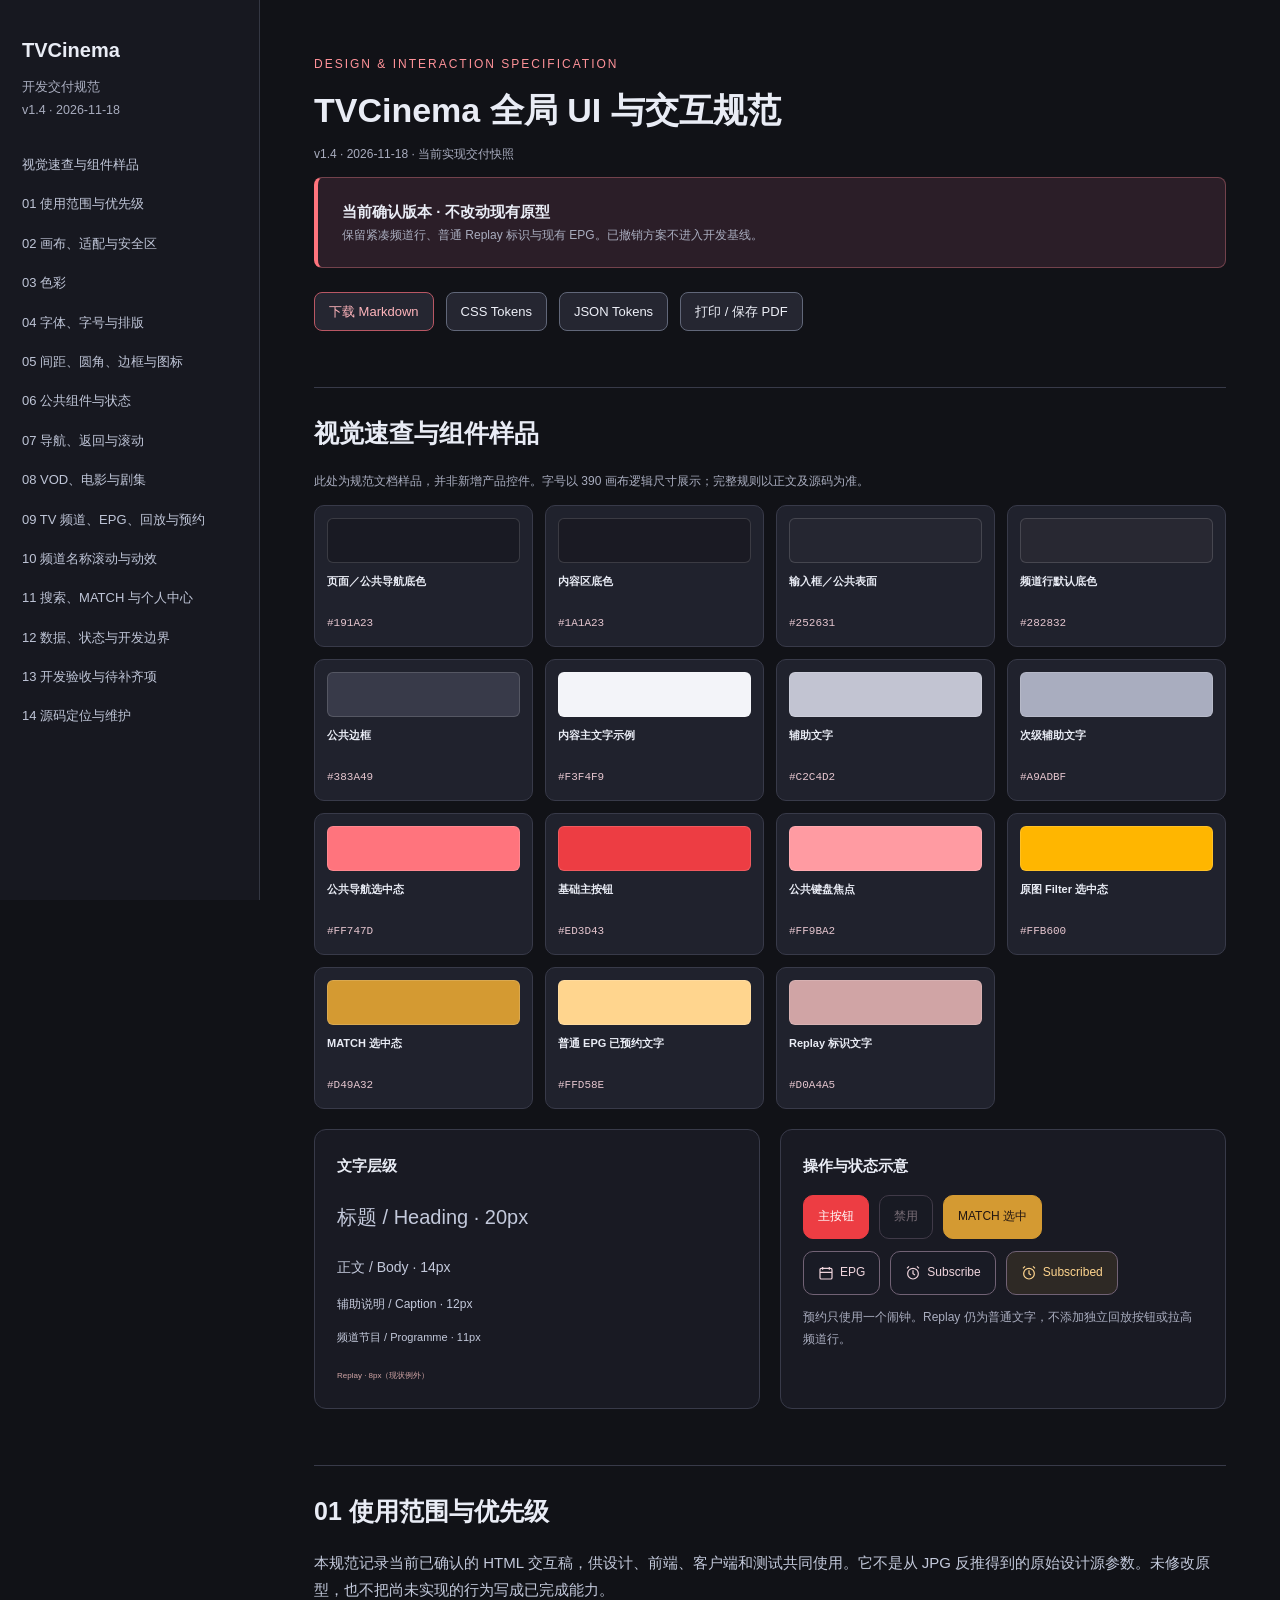
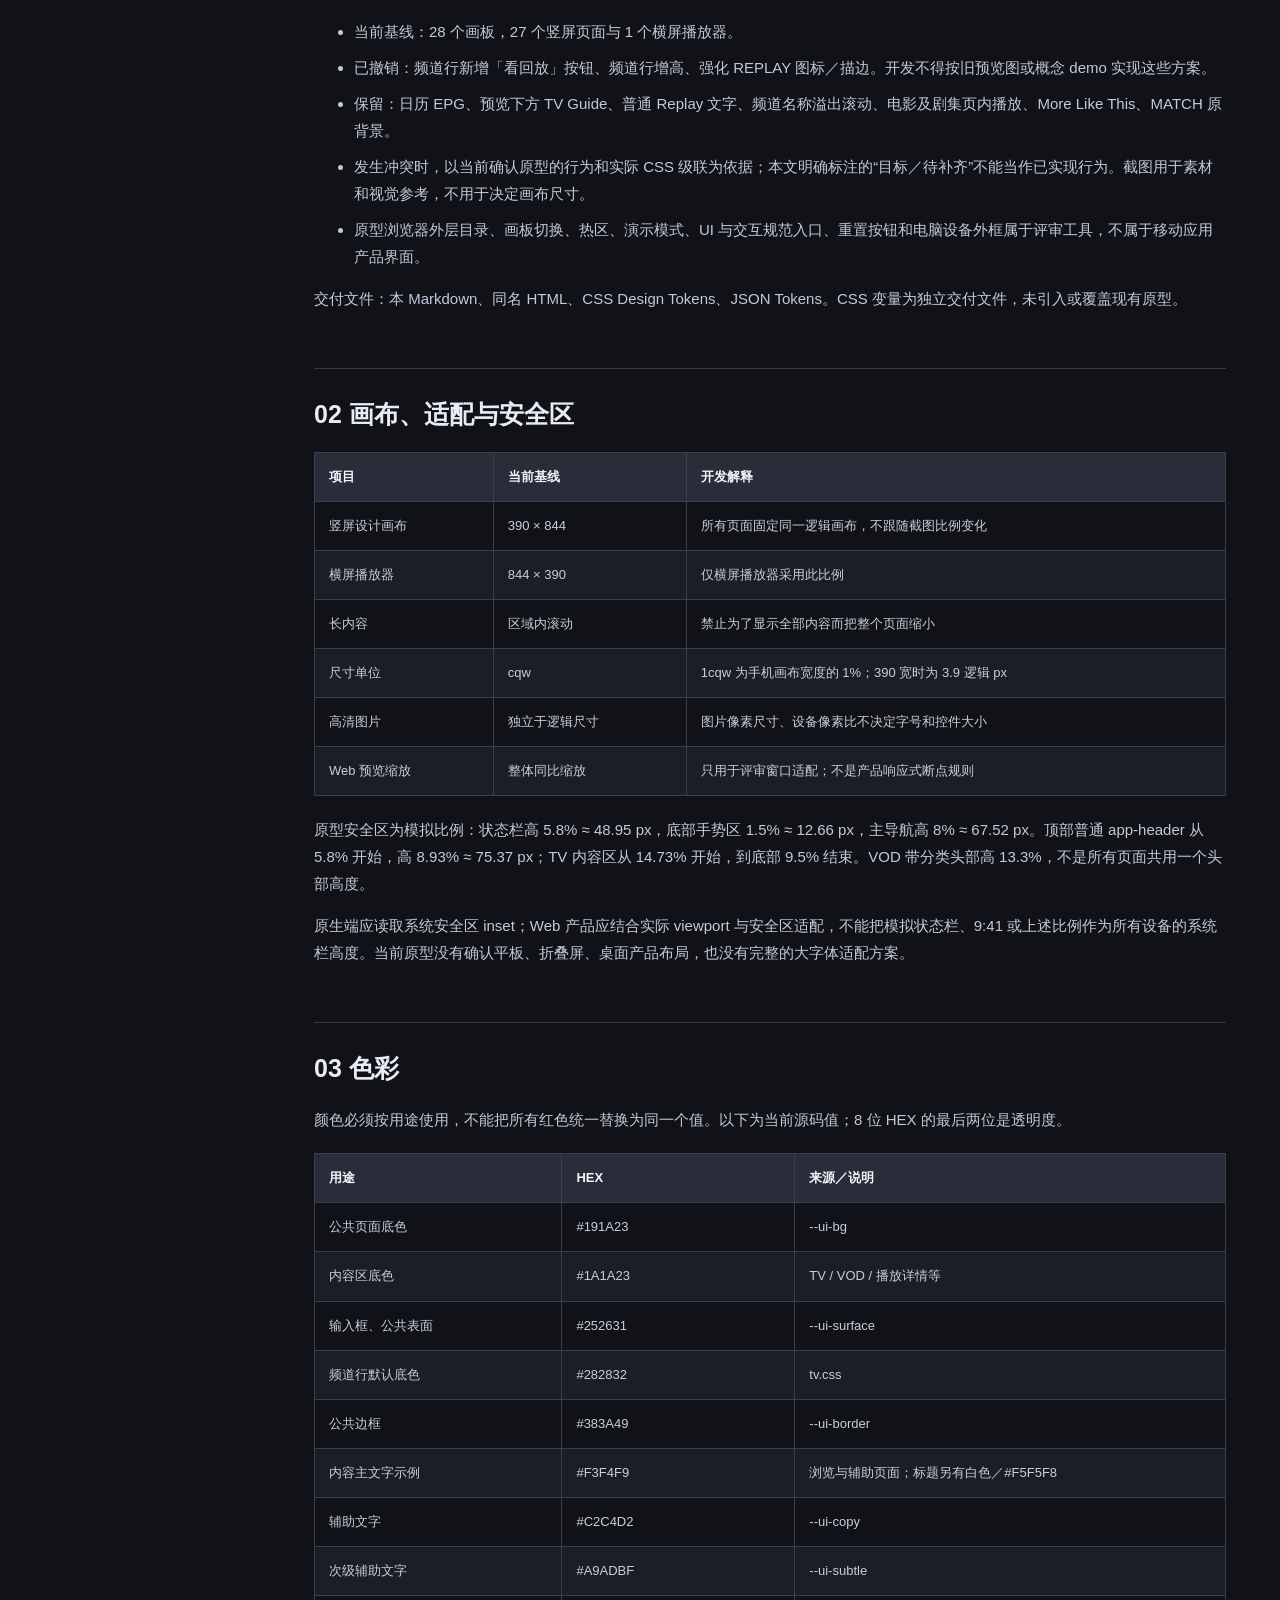
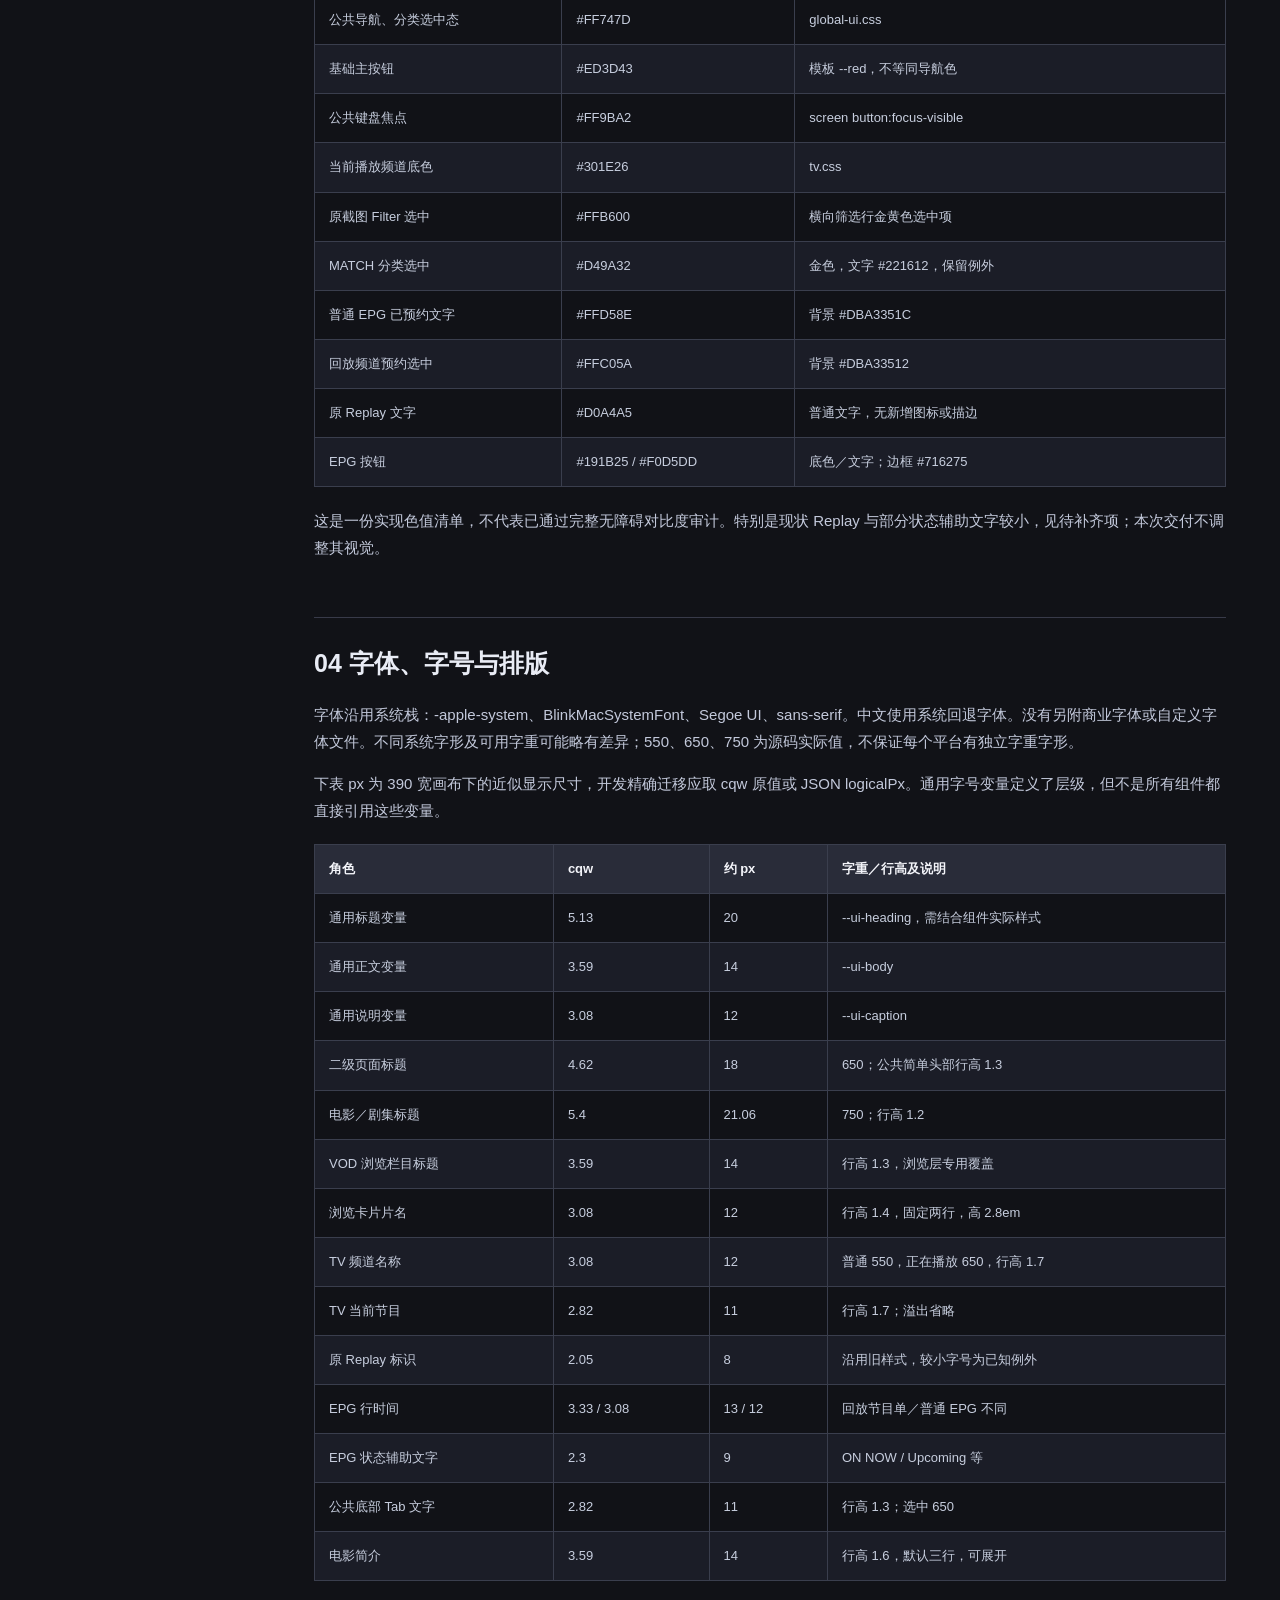
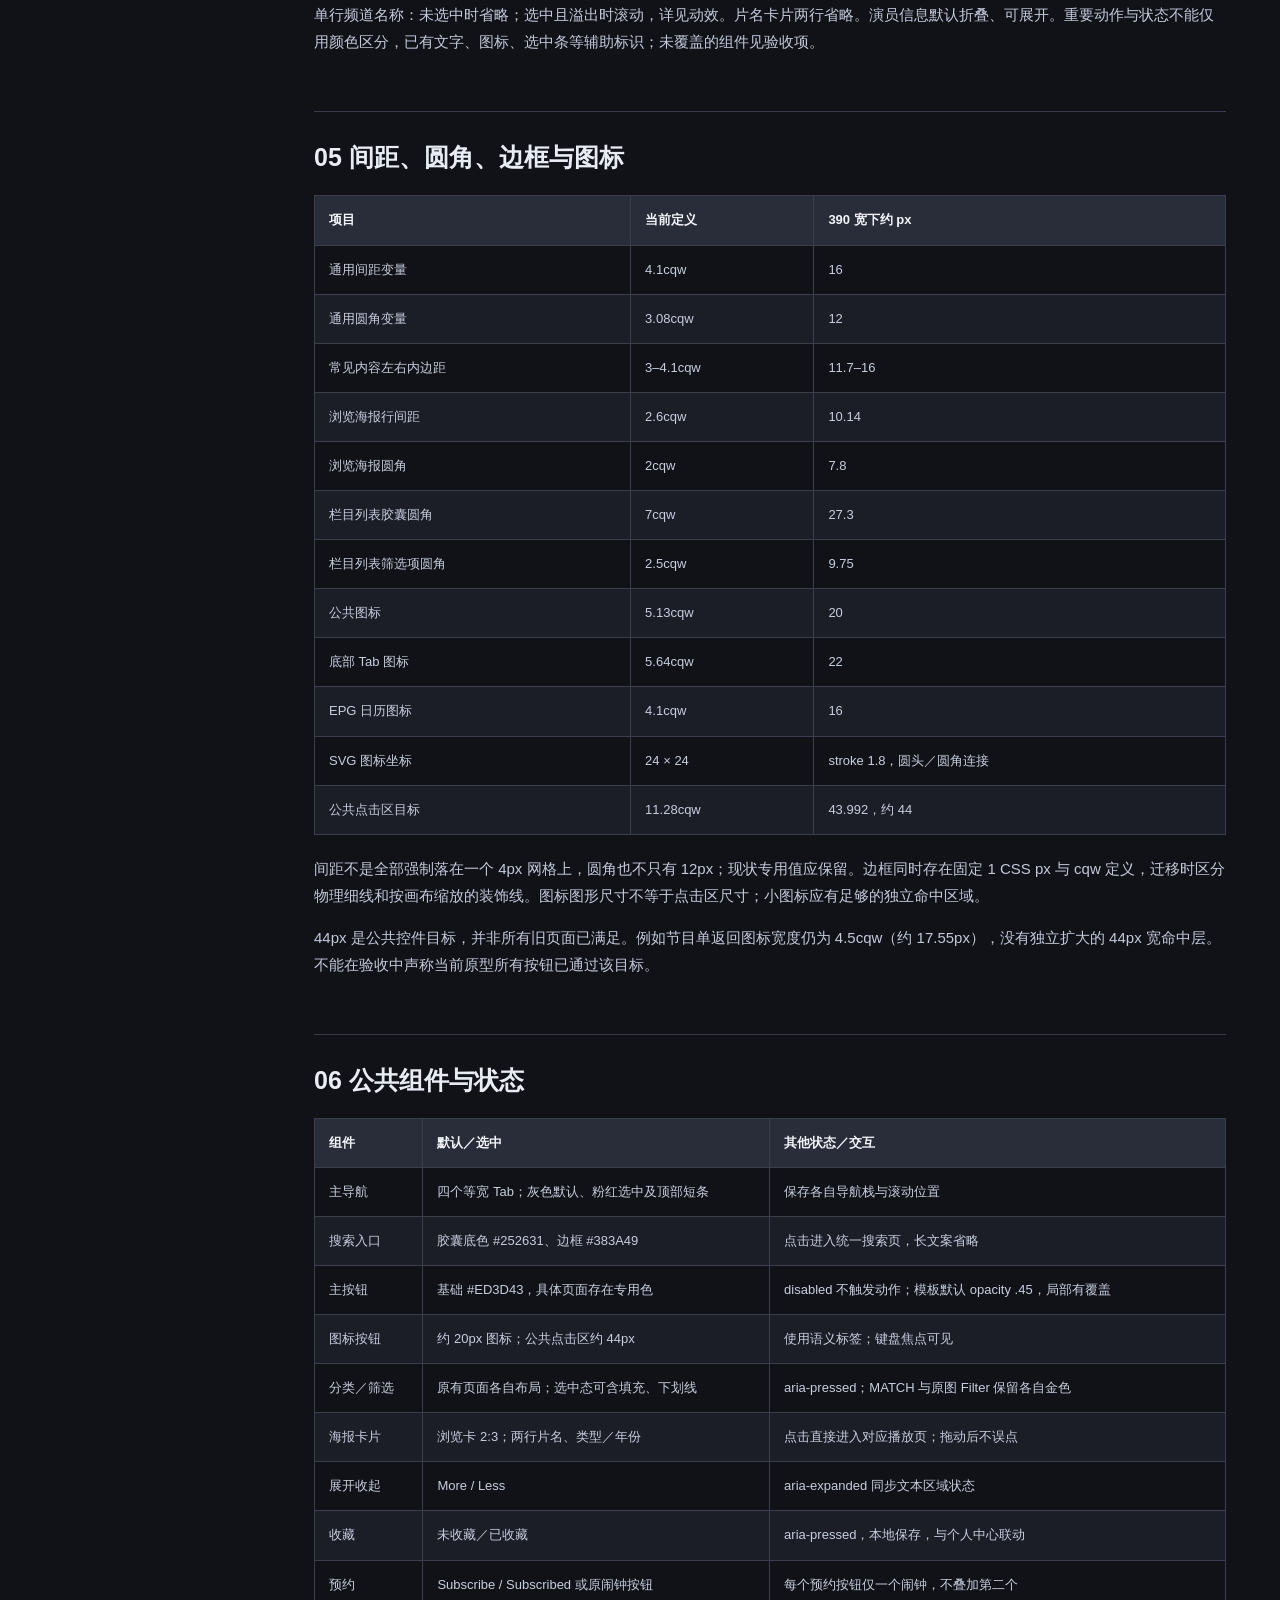
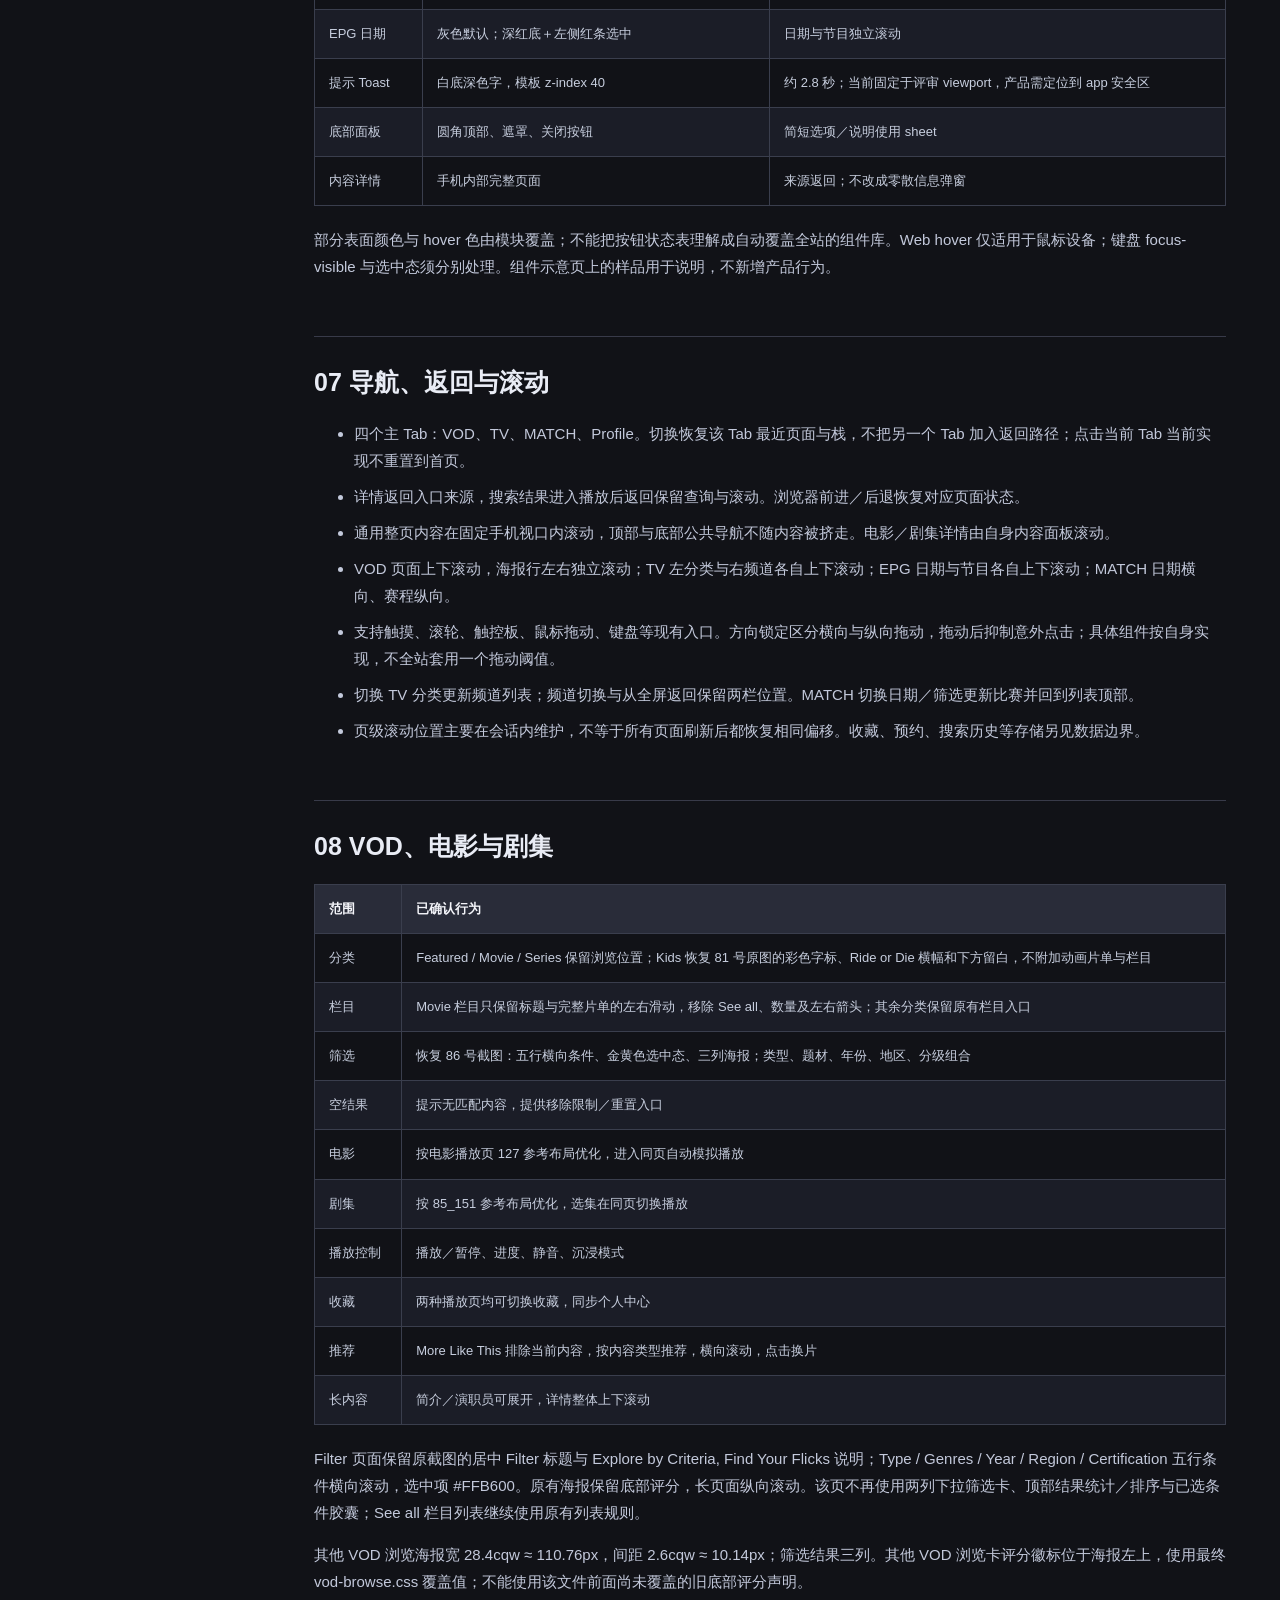
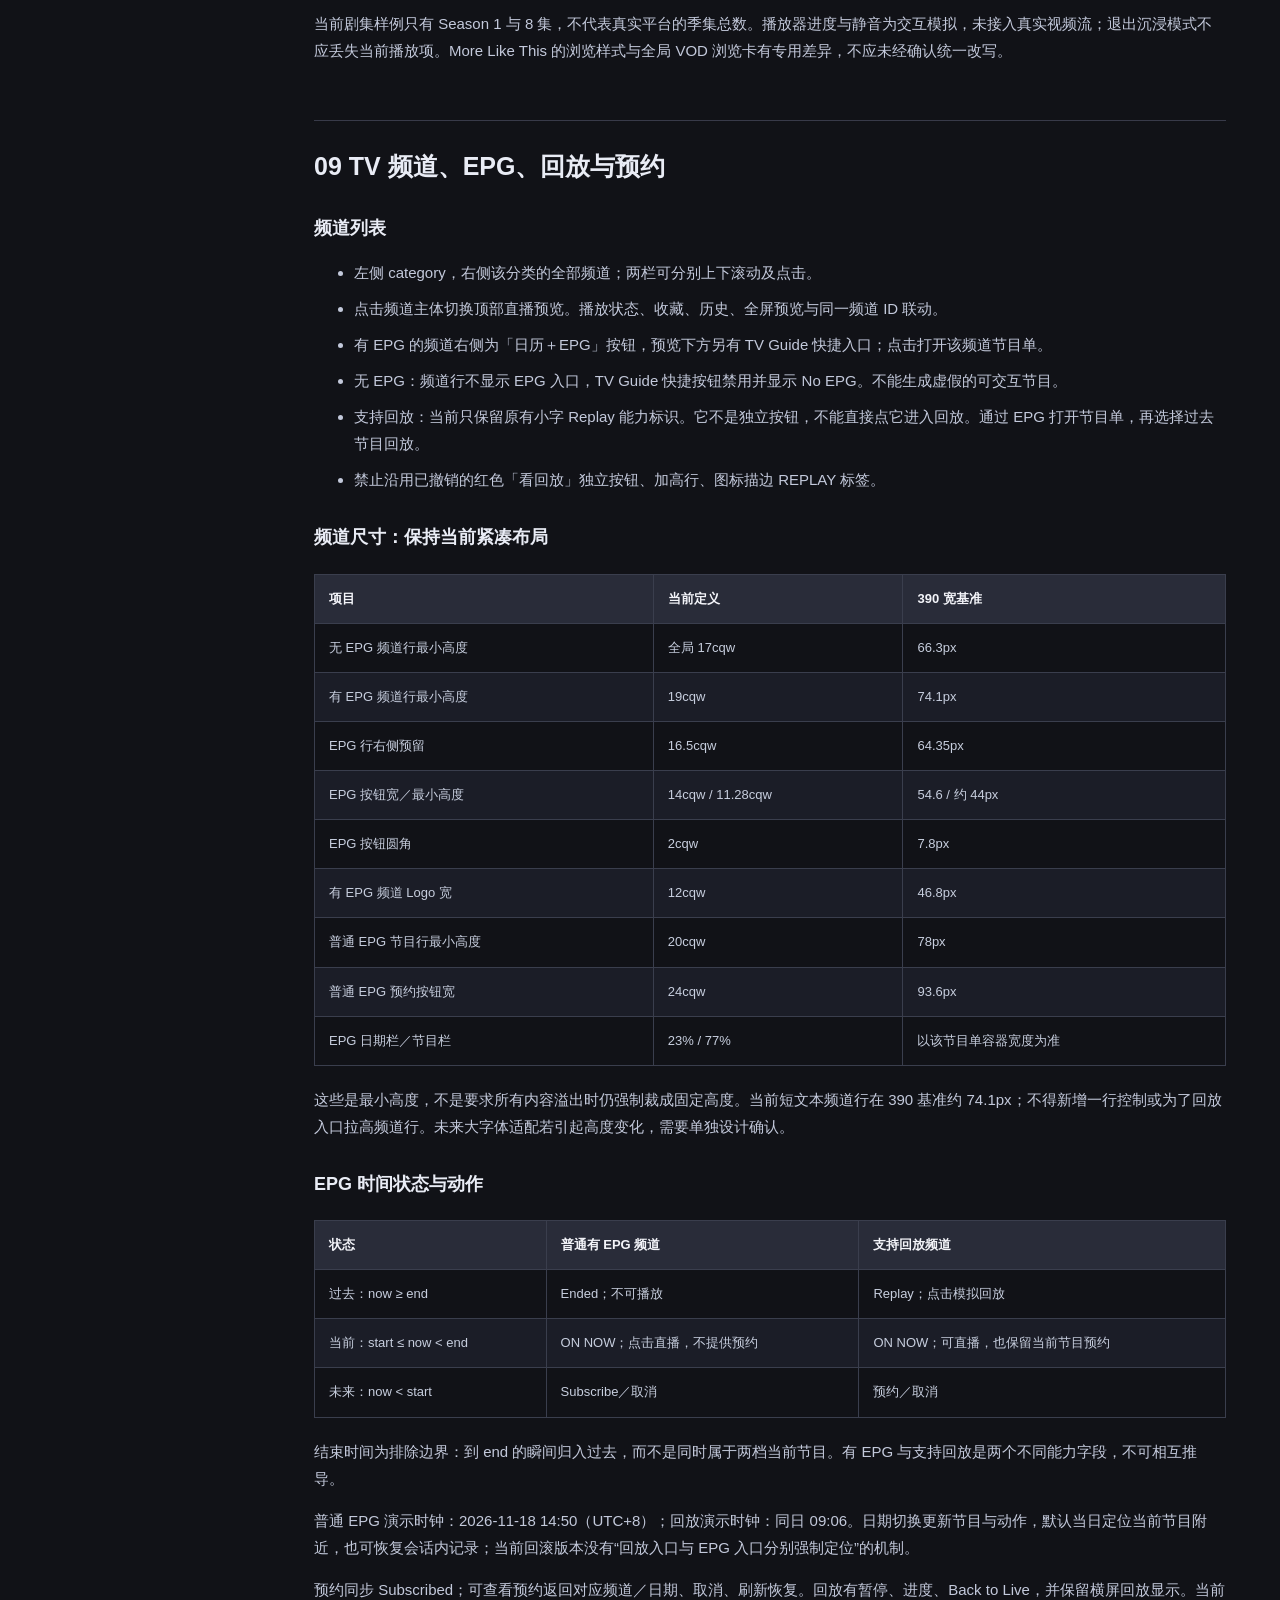
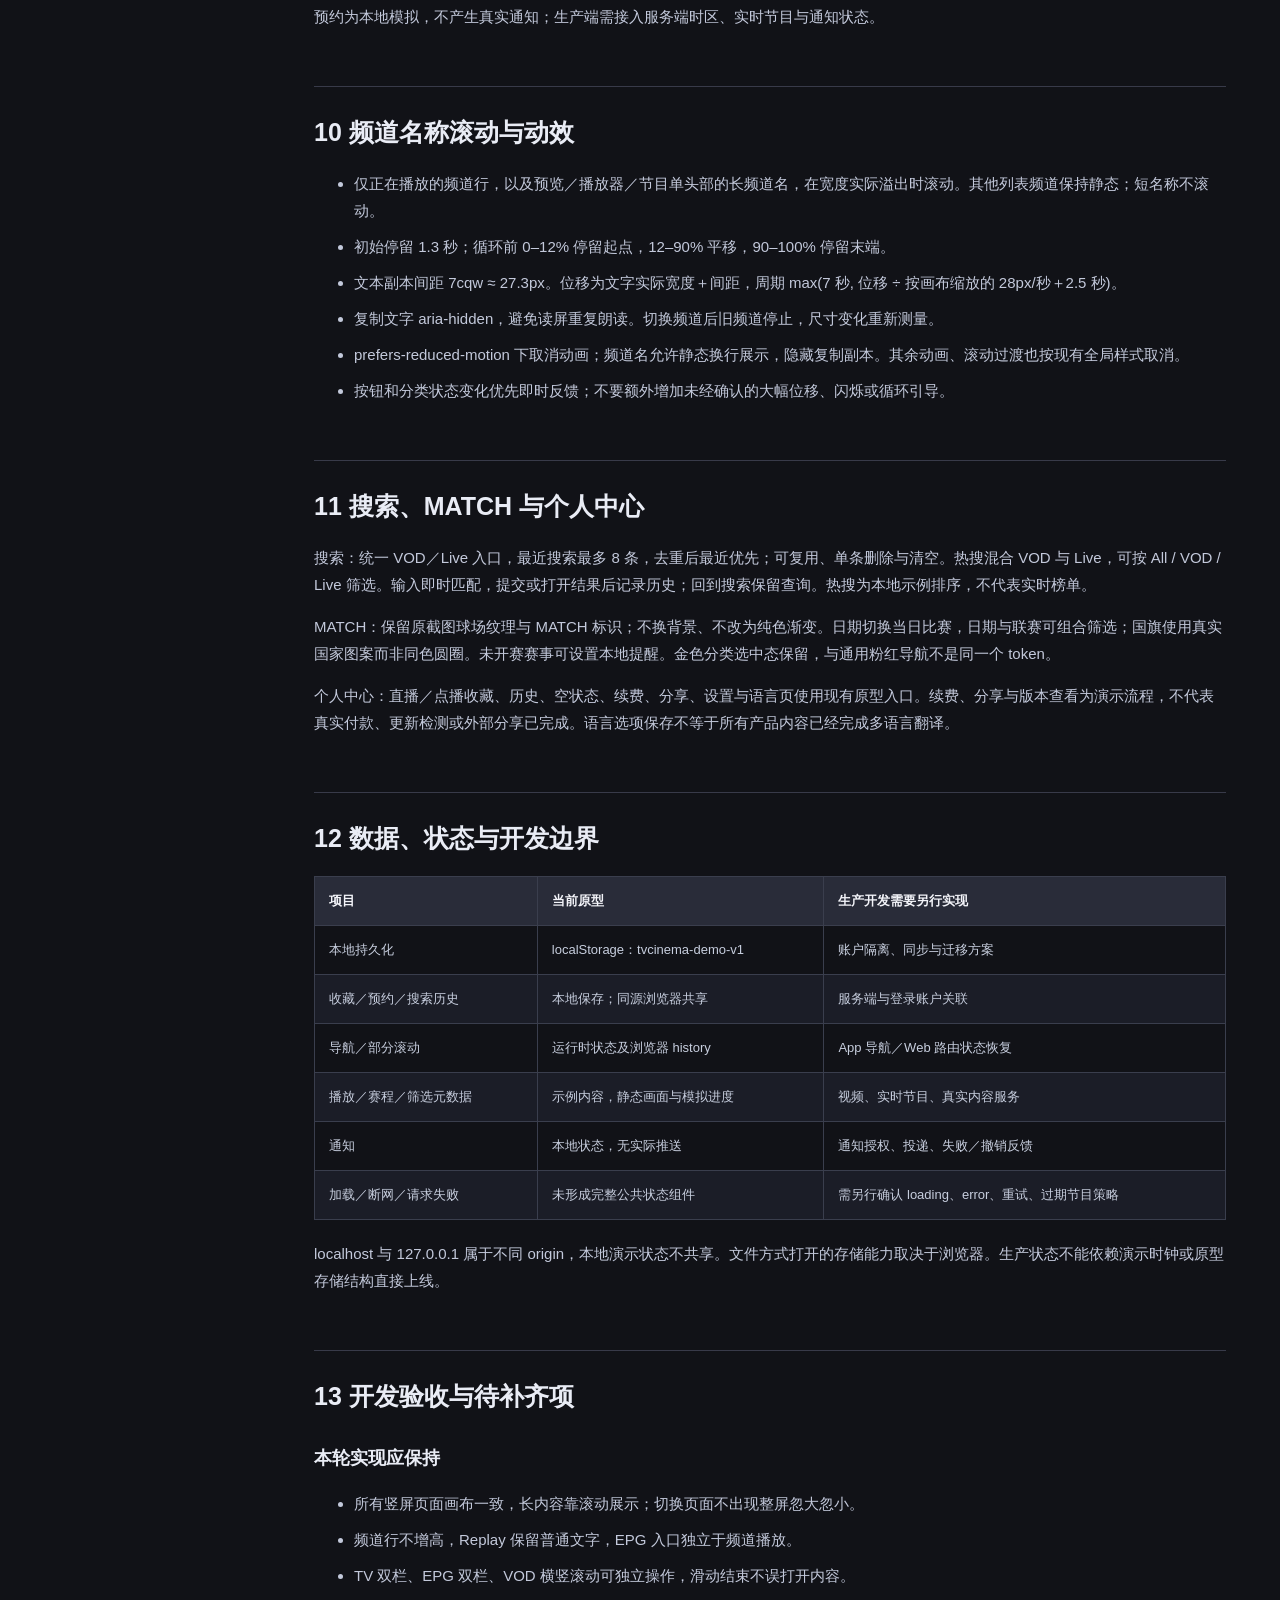
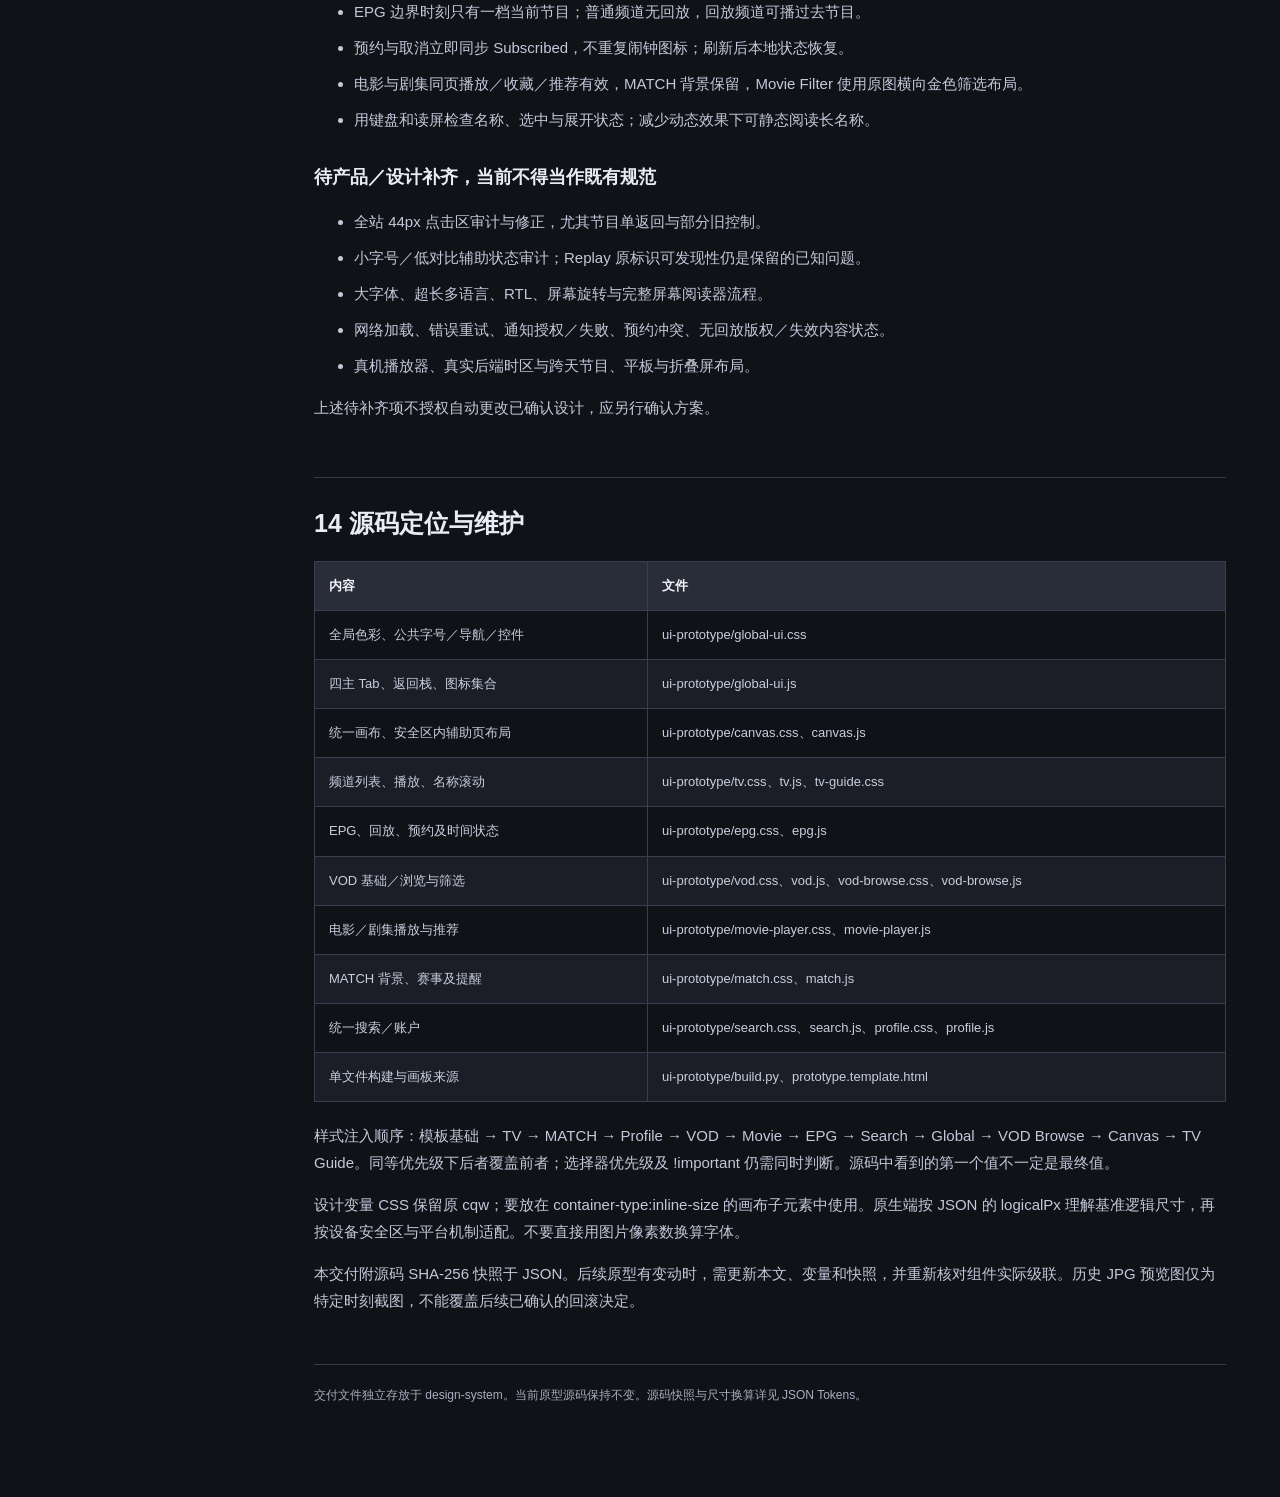
==== commit 08647f2c: "Restore Kids layout to original screenshot" ====
--- a/specs.html
+++ b/specs.html
@@ -1 +1 @@
-<!doctype html><html lang="zh-CN"><head><meta charset="utf-8"><meta name="viewport" content="width=device-width,initial-scale=1"><title>TVCinema 全局 UI 与交互规范 · v1.3</title><style>*{box-sizing:border-box}html{scroll-behavior:smooth;scroll-padding-top:30px}body{margin:0;color:#e9ecf5;background:#111217;font:15px/1.8 -apple-system,BlinkMacSystemFont,"Segoe UI",sans-serif}a{color:#ff9299;text-underline-offset:4px}a:focus-visible,button:focus-visible{outline:3px solid #ff9ba2;outline-offset:3px}.layout{display:grid;grid-template-columns:260px minmax(0,1fr);max-width:1500px;margin:auto}aside{height:100vh;position:sticky;top:0;padding:32px 22px;overflow:auto;border-right:1px solid #343743;background:#171820}aside strong{font-size:20px;display:block}aside small{display:block;color:#a9adbf;margin:8px 0 24px}nav a{display:block;color:#bfc5d7;font-size:13px;text-decoration:none;padding:8px 0}nav a:hover{color:#ff9299}main{max-width:1120px;min-width:0;padding:54px 54px 90px}.eyebrow{font-size:12px;letter-spacing:2px;color:#ff9299}h1{font-size:34px;line-height:1.3;margin:12px 0}h2{font-size:25px;margin:56px 0 20px;border-top:1px solid #383a49;padding-top:28px;line-height:1.4}h3{font-size:18px;margin:28px 0 12px}p,li{color:#c3c9db}li{margin:9px 0}code{font:12px/1.7 ui-monospace,SFMono-Regular,Consolas,monospace;background:#282b37;padding:2px 5px;border-radius:4px;color:#e4c5ce}table{border-collapse:collapse;width:100%;font-size:13px;line-height:1.7}th,td{padding:13px 14px;border:1px solid #3a3e4d;text-align:left;vertical-align:top}th{background:#292c39;color:#f3f4f9}td{color:#c7cede}tr:nth-child(even){background:#1b1d27}.table-wrap{overflow-x:auto;margin:20px 0}.intro{padding:20px 24px;border:1px solid #73424c;border-left:4px solid #ff747d;background:#2b1e28;border-radius:8px}.downloads{display:flex;gap:12px;flex-wrap:wrap;margin:24px 0}.downloads a,.print{border:1px solid #616779;background:#252631;color:#eef0f8;border-radius:8px;padding:9px 14px;font:inherit;font-size:13px;line-height:1.5;text-decoration:none;cursor:pointer}.downloads a:first-child{border-color:#b95764;color:#ffb5bc}.swatches{display:grid;grid-template-columns:repeat(4,minmax(0,1fr));gap:12px}.swatch{padding:12px;border:1px solid #383a49;background:#20222d;border-radius:10px}.swatch>span{display:block;height:45px;border-radius:6px;border:1px solid #ffffff25;margin-bottom:10px}.swatch b{display:block;font-size:11px;line-height:1.5;min-height:34px}.swatch code{font-size:11px;background:none;padding:0}.samples{display:grid;grid-template-columns:1fr 1fr;gap:20px}.sample{border:1px solid #383a49;border-radius:12px;padding:22px;background:#191a23}.sample h3{margin:0 0 16px;font-size:15px}.sample .row{display:flex;gap:10px;align-items:center;flex-wrap:wrap;margin:12px 0}.demo-btn{display:inline-flex;align-items:center;justify-content:center;gap:6px;height:44px;padding:0 14px;border-radius:10px;font-size:12px;border:1px solid #716275;background:#191b25;color:#f0d5dd}.demo-btn.selected{color:#ffd58e;background:#dba3351c}.demo-btn.primary{background:#ed3d43;border-color:#ed3d43;color:white}.demo-btn.disabled{opacity:.45}.demo-btn.match{background:#d49a32;border-color:#d49a32;color:#221612}.small{font-size:12px;color:#a9adbf}.replay{font-size:8px;color:#d0a4a5}.type20{font-size:20px}.type14{font-size:14px}.type12{font-size:12px}.type11{font-size:11px}.sample svg{width:16px;height:16px;stroke:currentColor;stroke-width:1.8;fill:none}.metadata{font-size:12px;color:#a9adbf}footer{margin-top:50px;color:#a9adbf;border-top:1px solid #383a49;padding-top:20px;font-size:12px}@media(max-width:1050px){main{padding:32px 26px}.layout{grid-template-columns:220px minmax(0,1fr)}.swatches{grid-template-columns:repeat(3,1fr)}}@media(max-width:760px){.layout{display:block}aside{position:static;height:auto;border-right:0;border-bottom:1px solid #383a49;padding:22px}nav{display:flex;gap:12px;overflow:auto}nav a{white-space:nowrap}main{padding:28px 18px}.swatches{grid-template-columns:repeat(2,1fr)}.samples{grid-template-columns:1fr}h1{font-size:28px}}@media print{body{background:white;color:#111}.layout{display:block}aside,.downloads,.print{display:none}main{max-width:none;padding:0}p,li,td,.small,.metadata{color:#222}h2{break-before:auto;color:#111}table{font-size:10px}th{background:#eee;color:#111}.sample,.swatch,.intro{background:#f7f7f7;color:#111}.swatch code,code{color:#222;background:#eee}tr:nth-child(even){background:#fafafa}table,.sample,.swatch{break-inside:avoid}a{color:#333}.swatches{grid-template-columns:repeat(4,1fr)}}</style></head><body><div class="layout"><aside><strong>TVCinema</strong><small>开发交付规范<br>v1.3 · 2026-11-18</small><nav aria-label="规范目录"><a href="#visual">视觉速查与组件样品</a><a href="#section-2">01 使用范围与优先级</a><a href="#section-3">02 画布、适配与安全区</a><a href="#section-4">03 色彩</a><a href="#section-5">04 字体、字号与排版</a><a href="#section-6">05 间距、圆角、边框与图标</a><a href="#section-7">06 公共组件与状态</a><a href="#section-8">07 导航、返回与滚动</a><a href="#section-9">08 VOD、电影与剧集</a><a href="#section-10">09 TV 频道、EPG、回放与预约</a><a href="#section-14">10 频道名称滚动与动效</a><a href="#section-15">11 搜索、MATCH 与个人中心</a><a href="#section-16">12 数据、状态与开发边界</a><a href="#section-17">13 开发验收与待补齐项</a><a href="#section-20">14 源码定位与维护</a></nav></aside><main><div class="eyebrow">DESIGN & INTERACTION SPECIFICATION</div><h1 id="section-1">TVCinema 全局 UI 与交互规范</h1><p class="metadata">v1.3 · 2026-11-18 · 当前实现交付快照</p><div class="intro"><b>当前确认版本 · 不改动现有原型</b><div class="small">保留紧凑频道行、普通 Replay 标识与现有 EPG。已撤销方案不进入开发基线。</div></div><div class="downloads"><a href="TVCinema-全局UI与交互规范.md" download>下载 Markdown</a><a href="TVCinema-design-tokens.css" download>CSS Tokens</a><a href="TVCinema-design-tokens.json" download>JSON Tokens</a><button type="button" class="print" onclick="window.print()">打印 / 保存 PDF</button></div><h2 id="visual">视觉速查与组件样品</h2><p class="small">此处为规范文档样品，并非新增产品控件。字号以 390 画布逻辑尺寸展示；完整规则以正文及源码为准。</p><div class="swatches"><div class="swatch"><span style="background:#191A23"></span><b>页面／公共导航底色</b><code>#191A23</code></div><div class="swatch"><span style="background:#1A1A23"></span><b>内容区底色</b><code>#1A1A23</code></div><div class="swatch"><span style="background:#252631"></span><b>输入框／公共表面</b><code>#252631</code></div><div class="swatch"><span style="background:#282832"></span><b>频道行默认底色</b><code>#282832</code></div><div class="swatch"><span style="background:#383A49"></span><b>公共边框</b><code>#383A49</code></div><div class="swatch"><span style="background:#F3F4F9"></span><b>内容主文字示例</b><code>#F3F4F9</code></div><div class="swatch"><span style="background:#C2C4D2"></span><b>辅助文字</b><code>#C2C4D2</code></div><div class="swatch"><span style="background:#A9ADBF"></span><b>次级辅助文字</b><code>#A9ADBF</code></div><div class="swatch"><span style="background:#FF747D"></span><b>公共导航选中态</b><code>#FF747D</code></div><div class="swatch"><span style="background:#ED3D43"></span><b>基础主按钮</b><code>#ED3D43</code></div><div class="swatch"><span style="background:#FF9BA2"></span><b>公共键盘焦点</b><code>#FF9BA2</code></div><div class="swatch"><span style="background:#FFB600"></span><b>原图 Filter 选中态</b><code>#FFB600</code></div><div class="swatch"><span style="background:#D49A32"></span><b>MATCH 选中态</b><code>#D49A32</code></div><div class="swatch"><span style="background:#FFD58E"></span><b>普通 EPG 已预约文字</b><code>#FFD58E</code></div><div class="swatch"><span style="background:#D0A4A5"></span><b>Replay 标识文字</b><code>#D0A4A5</code></div></div><div class="samples" style="margin-top:20px"><section class="sample"><h3>文字层级</h3><p class="type20">标题 / Heading · 20px</p><p class="type14">正文 / Body · 14px</p><p class="type12">辅助说明 / Caption · 12px</p><p class="type11">频道节目 / Programme · 11px</p><span class="replay">Replay · 8px（现状例外）</span></section><section class="sample"><h3>操作与状态示意</h3><div class="row"><span class="demo-btn primary">主按钮</span><span class="demo-btn disabled">禁用</span><span class="demo-btn match">MATCH 选中</span></div><div class="row"><span class="demo-btn"><svg viewBox="0 0 24 24" aria-hidden="true"><rect x="3" y="5" width="18" height="16" rx="2"/><path d="M7 3v4m10-4v4M3 11h18"/></svg>EPG</span><span class="demo-btn"><svg viewBox="0 0 24 24" aria-hidden="true"><circle cx="12" cy="13" r="8"/><path d="M12 8v5l3 2M3 5l3-3m12 0 3 3"/></svg>Subscribe</span><span class="demo-btn selected"><svg viewBox="0 0 24 24" aria-hidden="true"><circle cx="12" cy="13" r="8"/><path d="M12 8v5l3 2M3 5l3-3m12 0 3 3"/></svg>Subscribed</span></div><p class="small">预约只使用一个闹钟。Replay 仍为普通文字，不添加独立回放按钮或拉高频道行。</p></section></div><h2 id="section-2">01 使用范围与优先级</h2><p>本规范记录当前已确认的 HTML 交互稿，供设计、前端、客户端和测试共同使用。它不是从 JPG 反推得到的原始设计源参数。未修改原型，也不把尚未实现的行为写成已完成能力。</p><ul><li>当前基线：28 个画板，27 个竖屏页面与 1 个横屏播放器。</li><li>已撤销：频道行新增「看回放」按钮、频道行增高、强化 REPLAY 图标／描边。开发不得按旧预览图或概念 demo 实现这些方案。</li><li>保留：日历 EPG、预览下方 TV Guide、普通 Replay 文字、频道名称溢出滚动、电影及剧集页内播放、More Like This、MATCH 原背景。</li><li>发生冲突时，以当前确认原型的行为和实际 CSS 级联为依据；本文明确标注的“目标／待补齐”不能当作已实现行为。截图用于素材和视觉参考，不用于决定画布尺寸。</li><li>原型浏览器外层目录、画板切换、热区、演示模式、UI 与交互规范入口、重置按钮和电脑设备外框属于评审工具，不属于移动应用产品界面。</li></ul><p>交付文件：本 Markdown、同名 HTML、CSS Design Tokens、JSON Tokens。CSS 变量为独立交付文件，未引入或覆盖现有原型。</p><h2 id="section-3">02 画布、适配与安全区</h2><div class="table-wrap"><table><thead><tr><th>项目</th><th>当前基线</th><th>开发解释</th></tr></thead><tbody><tr><td>竖屏设计画布</td><td>390 × 844</td><td>所有页面固定同一逻辑画布，不跟随截图比例变化</td></tr><tr><td>横屏播放器</td><td>844 × 390</td><td>仅横屏播放器采用此比例</td></tr><tr><td>长内容</td><td>区域内滚动</td><td>禁止为了显示全部内容而把整个页面缩小</td></tr><tr><td>尺寸单位</td><td>cqw</td><td>1cqw 为手机画布宽度的 1%；390 宽时为 3.9 逻辑 px</td></tr><tr><td>高清图片</td><td>独立于逻辑尺寸</td><td>图片像素尺寸、设备像素比不决定字号和控件大小</td></tr><tr><td>Web 预览缩放</td><td>整体同比缩放</td><td>只用于评审窗口适配；不是产品响应式断点规则</td></tr></tbody></table></div><p>原型安全区为模拟比例：状态栏高 5.8% ≈ 48.95 px，底部手势区 1.5% ≈ 12.66 px，主导航高 8% ≈ 67.52 px。顶部普通 app-header 从 5.8% 开始，高 8.93% ≈ 75.37 px；TV 内容区从 14.73% 开始，到底部 9.5% 结束。VOD 带分类头部高 13.3%，不是所有页面共用一个头部高度。</p><p>原生端应读取系统安全区 inset；Web 产品应结合实际 viewport 与安全区适配，不能把模拟状态栏、9:41 或上述比例作为所有设备的系统栏高度。当前原型没有确认平板、折叠屏、桌面产品布局，也没有完整的大字体适配方案。</p><h2 id="section-4">03 色彩</h2><p>颜色必须按用途使用，不能把所有红色统一替换为同一个值。以下为当前源码值；8 位 HEX 的最后两位是透明度。</p><div class="table-wrap"><table><thead><tr><th>用途</th><th>HEX</th><th>来源／说明</th></tr></thead><tbody><tr><td>公共页面底色</td><td>#191A23</td><td>--ui-bg</td></tr><tr><td>内容区底色</td><td>#1A1A23</td><td>TV / VOD / 播放详情等</td></tr><tr><td>输入框、公共表面</td><td>#252631</td><td>--ui-surface</td></tr><tr><td>频道行默认底色</td><td>#282832</td><td>tv.css</td></tr><tr><td>公共边框</td><td>#383A49</td><td>--ui-border</td></tr><tr><td>内容主文字示例</td><td>#F3F4F9</td><td>浏览与辅助页面；标题另有白色／#F5F5F8</td></tr><tr><td>辅助文字</td><td>#C2C4D2</td><td>--ui-copy</td></tr><tr><td>次级辅助文字</td><td>#A9ADBF</td><td>--ui-subtle</td></tr><tr><td>公共导航、分类选中态</td><td>#FF747D</td><td>global-ui.css</td></tr><tr><td>基础主按钮</td><td>#ED3D43</td><td>模板 --red，不等同导航色</td></tr><tr><td>公共键盘焦点</td><td>#FF9BA2</td><td>screen button:focus-visible</td></tr><tr><td>当前播放频道底色</td><td>#301E26</td><td>tv.css</td></tr><tr><td>原截图 Filter 选中</td><td>#FFB600</td><td>横向筛选行金黄色选中项</td></tr><tr><td>MATCH 分类选中</td><td>#D49A32</td><td>金色，文字 #221612，保留例外</td></tr><tr><td>普通 EPG 已预约文字</td><td>#FFD58E</td><td>背景 #DBA3351C</td></tr><tr><td>回放频道预约选中</td><td>#FFC05A</td><td>背景 #DBA33512</td></tr><tr><td>原 Replay 文字</td><td>#D0A4A5</td><td>普通文字，无新增图标或描边</td></tr><tr><td>EPG 按钮</td><td>#191B25 / #F0D5DD</td><td>底色／文字；边框 #716275</td></tr></tbody></table></div><p>这是一份实现色值清单，不代表已通过完整无障碍对比度审计。特别是现状 Replay 与部分状态辅助文字较小，见待补齐项；本次交付不调整其视觉。</p><h2 id="section-5">04 字体、字号与排版</h2><p>字体沿用系统栈：-apple-system、BlinkMacSystemFont、Segoe UI、sans-serif。中文使用系统回退字体。没有另附商业字体或自定义字体文件。不同系统字形及可用字重可能略有差异；550、650、750 为源码实际值，不保证每个平台有独立字重字形。</p><p>下表 px 为 390 宽画布下的近似显示尺寸，开发精确迁移应取 cqw 原值或 JSON logicalPx。通用字号变量定义了层级，但不是所有组件都直接引用这些变量。</p><div class="table-wrap"><table><thead><tr><th>角色</th><th>cqw</th><th>约 px</th><th>字重／行高及说明</th></tr></thead><tbody><tr><td>通用标题变量</td><td>5.13</td><td>20</td><td>--ui-heading，需结合组件实际样式</td></tr><tr><td>通用正文变量</td><td>3.59</td><td>14</td><td>--ui-body</td></tr><tr><td>通用说明变量</td><td>3.08</td><td>12</td><td>--ui-caption</td></tr><tr><td>二级页面标题</td><td>4.62</td><td>18</td><td>650；公共简单头部行高 1.3</td></tr><tr><td>电影／剧集标题</td><td>5.4</td><td>21.06</td><td>750；行高 1.2</td></tr><tr><td>VOD 浏览栏目标题</td><td>3.59</td><td>14</td><td>行高 1.3，浏览层专用覆盖</td></tr><tr><td>浏览卡片片名</td><td>3.08</td><td>12</td><td>行高 1.4，固定两行，高 2.8em</td></tr><tr><td>TV 频道名称</td><td>3.08</td><td>12</td><td>普通 550，正在播放 650，行高 1.7</td></tr><tr><td>TV 当前节目</td><td>2.82</td><td>11</td><td>行高 1.7；溢出省略</td></tr><tr><td>原 Replay 标识</td><td>2.05</td><td>8</td><td>沿用旧样式，较小字号为已知例外</td></tr><tr><td>EPG 行时间</td><td>3.33 / 3.08</td><td>13 / 12</td><td>回放节目单／普通 EPG 不同</td></tr><tr><td>EPG 状态辅助文字</td><td>2.3</td><td>9</td><td>ON NOW / Upcoming 等</td></tr><tr><td>公共底部 Tab 文字</td><td>2.82</td><td>11</td><td>行高 1.3；选中 650</td></tr><tr><td>电影简介</td><td>3.59</td><td>14</td><td>行高 1.6，默认三行，可展开</td></tr></tbody></table></div><p>单行频道名称：未选中时省略；选中且溢出时滚动，详见动效。片名卡片两行省略。演员信息默认折叠、可展开。重要动作与状态不能仅用颜色区分，已有文字、图标、选中条等辅助标识；未覆盖的组件见验收项。</p><h2 id="section-6">05 间距、圆角、边框与图标</h2><div class="table-wrap"><table><thead><tr><th>项目</th><th>当前定义</th><th>390 宽下约 px</th></tr></thead><tbody><tr><td>通用间距变量</td><td>4.1cqw</td><td>16</td></tr><tr><td>通用圆角变量</td><td>3.08cqw</td><td>12</td></tr><tr><td>常见内容左右内边距</td><td>3–4.1cqw</td><td>11.7–16</td></tr><tr><td>浏览海报行间距</td><td>2.6cqw</td><td>10.14</td></tr><tr><td>浏览海报圆角</td><td>2cqw</td><td>7.8</td></tr><tr><td>栏目列表胶囊圆角</td><td>7cqw</td><td>27.3</td></tr><tr><td>栏目列表筛选项圆角</td><td>2.5cqw</td><td>9.75</td></tr><tr><td>公共图标</td><td>5.13cqw</td><td>20</td></tr><tr><td>底部 Tab 图标</td><td>5.64cqw</td><td>22</td></tr><tr><td>EPG 日历图标</td><td>4.1cqw</td><td>16</td></tr><tr><td>SVG 图标坐标</td><td>24 × 24</td><td>stroke 1.8，圆头／圆角连接</td></tr><tr><td>公共点击区目标</td><td>11.28cqw</td><td>43.992，约 44</td></tr></tbody></table></div><p>间距不是全部强制落在一个 4px 网格上，圆角也不只有 12px；现状专用值应保留。边框同时存在固定 1 CSS px 与 cqw 定义，迁移时区分物理细线和按画布缩放的装饰线。图标图形尺寸不等于点击区尺寸；小图标应有足够的独立命中区域。</p><p>44px 是公共控件目标，并非所有旧页面已满足。例如节目单返回图标宽度仍为 4.5cqw（约 17.55px），没有独立扩大的 44px 宽命中层。不能在验收中声称当前原型所有按钮已通过该目标。</p><h2 id="section-7">06 公共组件与状态</h2><div class="table-wrap"><table><thead><tr><th>组件</th><th>默认／选中</th><th>其他状态／交互</th></tr></thead><tbody><tr><td>主导航</td><td>四个等宽 Tab；灰色默认、粉红选中及顶部短条</td><td>保存各自导航栈与滚动位置</td></tr><tr><td>搜索入口</td><td>胶囊底色 #252631、边框 #383A49</td><td>点击进入统一搜索页，长文案省略</td></tr><tr><td>主按钮</td><td>基础 #ED3D43，具体页面存在专用色</td><td>disabled 不触发动作；模板默认 opacity .45，局部有覆盖</td></tr><tr><td>图标按钮</td><td>约 20px 图标；公共点击区约 44px</td><td>使用语义标签；键盘焦点可见</td></tr><tr><td>分类／筛选</td><td>原有页面各自布局；选中态可含填充、下划线</td><td>aria-pressed；MATCH 与原图 Filter 保留各自金色</td></tr><tr><td>海报卡片</td><td>浏览卡 2:3；两行片名、类型／年份</td><td>点击直接进入对应播放页；拖动后不误点</td></tr><tr><td>展开收起</td><td>More / Less</td><td>aria-expanded 同步文本区域状态</td></tr><tr><td>收藏</td><td>未收藏／已收藏</td><td>aria-pressed，本地保存，与个人中心联动</td></tr><tr><td>预约</td><td>Subscribe / Subscribed 或原闹钟按钮</td><td>每个预约按钮仅一个闹钟，不叠加第二个</td></tr><tr><td>EPG 日期</td><td>灰色默认；深红底＋左侧红条选中</td><td>日期与节目独立滚动</td></tr><tr><td>提示 Toast</td><td>白底深色字，模板 z-index 40</td><td>约 2.8 秒；当前固定于评审 viewport，产品需定位到 app 安全区</td></tr><tr><td>底部面板</td><td>圆角顶部、遮罩、关闭按钮</td><td>简短选项／说明使用 sheet</td></tr><tr><td>内容详情</td><td>手机内部完整页面</td><td>来源返回；不改成零散信息弹窗</td></tr></tbody></table></div><p>部分表面颜色与 hover 色由模块覆盖；不能把按钮状态表理解成自动覆盖全站的组件库。Web hover 仅适用于鼠标设备；键盘 focus-visible 与选中态须分别处理。组件示意页上的样品用于说明，不新增产品行为。</p><h2 id="section-8">07 导航、返回与滚动</h2><ul><li>四个主 Tab：VOD、TV、MATCH、Profile。切换恢复该 Tab 最近页面与栈，不把另一个 Tab 加入返回路径；点击当前 Tab 当前实现不重置到首页。</li><li>详情返回入口来源，搜索结果进入播放后返回保留查询与滚动。浏览器前进／后退恢复对应页面状态。</li><li>通用整页内容在固定手机视口内滚动，顶部与底部公共导航不随内容被挤走。电影／剧集详情由自身内容面板滚动。</li><li>VOD 页面上下滚动，海报行左右独立滚动；TV 左分类与右频道各自上下滚动；EPG 日期与节目各自上下滚动；MATCH 日期横向、赛程纵向。</li><li>支持触摸、滚轮、触控板、鼠标拖动、键盘等现有入口。方向锁定区分横向与纵向拖动，拖动后抑制意外点击；具体组件按自身实现，不全站套用一个拖动阈值。</li><li>切换 TV 分类更新频道列表；频道切换与从全屏返回保留两栏位置。MATCH 切换日期／筛选更新比赛并回到列表顶部。</li><li>页级滚动位置主要在会话内维护，不等于所有页面刷新后都恢复相同偏移。收藏、预约、搜索历史等存储另见数据边界。</li></ul><h2 id="section-9">08 VOD、电影与剧集</h2><div class="table-wrap"><table><thead><tr><th>范围</th><th>已确认行为</th></tr></thead><tbody><tr><td>分类</td><td>Featured / Movie / Series / Kids；分别保留浏览位置</td></tr><tr><td>栏目</td><td>Movie 栏目只保留标题与完整片单的左右滑动，移除 See all、数量及左右箭头；其余分类保留原有栏目入口</td></tr><tr><td>筛选</td><td>恢复 86 号截图：五行横向条件、金黄色选中态、三列海报；类型、题材、年份、地区、分级组合</td></tr><tr><td>空结果</td><td>提示无匹配内容，提供移除限制／重置入口</td></tr><tr><td>电影</td><td>按电影播放页 127 参考布局优化，进入同页自动模拟播放</td></tr><tr><td>剧集</td><td>按 85_151 参考布局优化，选集在同页切换播放</td></tr><tr><td>播放控制</td><td>播放／暂停、进度、静音、沉浸模式</td></tr><tr><td>收藏</td><td>两种播放页均可切换收藏，同步个人中心</td></tr><tr><td>推荐</td><td>More Like This 排除当前内容，按内容类型推荐，横向滚动，点击换片</td></tr><tr><td>长内容</td><td>简介／演职员可展开，详情整体上下滚动</td></tr></tbody></table></div><p>Filter 页面保留原截图的居中 Filter 标题与 Explore by Criteria, Find Your Flicks 说明；Type / Genres / Year / Region / Certification 五行条件横向滚动，选中项 #FFB600。原有海报保留底部评分，长页面纵向滚动。该页不再使用两列下拉筛选卡、顶部结果统计／排序与已选条件胶囊；See all 栏目列表继续使用原有列表规则。</p><p>其他 VOD 浏览海报宽 28.4cqw ≈ 110.76px，间距 2.6cqw ≈ 10.14px；筛选结果三列。其他 VOD 浏览卡评分徽标位于海报左上，使用最终 vod-browse.css 覆盖值；不能使用该文件前面尚未覆盖的旧底部评分声明。</p><p>当前剧集样例只有 Season 1 与 8 集，不代表真实平台的季集总数。播放器进度与静音为交互模拟，未接入真实视频流；退出沉浸模式不应丢失当前播放项。More Like This 的浏览样式与全局 VOD 浏览卡有专用差异，不应未经确认统一改写。</p><h2 id="section-10">09 TV 频道、EPG、回放与预约</h2><h3 id="section-11">频道列表</h3><ul><li>左侧 category，右侧该分类的全部频道；两栏可分别上下滚动及点击。</li><li>点击频道主体切换顶部直播预览。播放状态、收藏、历史、全屏预览与同一频道 ID 联动。</li><li>有 EPG 的频道右侧为「日历＋EPG」按钮，预览下方另有 TV Guide 快捷入口；点击打开该频道节目单。</li><li>无 EPG：频道行不显示 EPG 入口，TV Guide 快捷按钮禁用并显示 No EPG。不能生成虚假的可交互节目。</li><li>支持回放：当前只保留原有小字 Replay 能力标识。它不是独立按钮，不能直接点它进入回放。通过 EPG 打开节目单，再选择过去节目回放。</li><li>禁止沿用已撤销的红色「看回放」独立按钮、加高行、图标描边 REPLAY 标签。</li></ul><h3 id="section-12">频道尺寸：保持当前紧凑布局</h3><div class="table-wrap"><table><thead><tr><th>项目</th><th>当前定义</th><th>390 宽基准</th></tr></thead><tbody><tr><td>无 EPG 频道行最小高度</td><td>全局 17cqw</td><td>66.3px</td></tr><tr><td>有 EPG 频道行最小高度</td><td>19cqw</td><td>74.1px</td></tr><tr><td>EPG 行右侧预留</td><td>16.5cqw</td><td>64.35px</td></tr><tr><td>EPG 按钮宽／最小高度</td><td>14cqw / 11.28cqw</td><td>54.6 / 约 44px</td></tr><tr><td>EPG 按钮圆角</td><td>2cqw</td><td>7.8px</td></tr><tr><td>有 EPG 频道 Logo 宽</td><td>12cqw</td><td>46.8px</td></tr><tr><td>普通 EPG 节目行最小高度</td><td>20cqw</td><td>78px</td></tr><tr><td>普通 EPG 预约按钮宽</td><td>24cqw</td><td>93.6px</td></tr><tr><td>EPG 日期栏／节目栏</td><td>23% / 77%</td><td>以该节目单容器宽度为准</td></tr></tbody></table></div><p>这些是最小高度，不是要求所有内容溢出时仍强制裁成固定高度。当前短文本频道行在 390 基准约 74.1px；不得新增一行控制或为了回放入口拉高频道行。未来大字体适配若引起高度变化，需要单独设计确认。</p><h3 id="section-13">EPG 时间状态与动作</h3><div class="table-wrap"><table><thead><tr><th>状态</th><th>普通有 EPG 频道</th><th>支持回放频道</th></tr></thead><tbody><tr><td>过去：now ≥ end</td><td>Ended；不可播放</td><td>Replay；点击模拟回放</td></tr><tr><td>当前：start ≤ now &lt; end</td><td>ON NOW；点击直播，不提供预约</td><td>ON NOW；可直播，也保留当前节目预约</td></tr><tr><td>未来：now &lt; start</td><td>Subscribe／取消</td><td>预约／取消</td></tr></tbody></table></div><p>结束时间为排除边界：到 end 的瞬间归入过去，而不是同时属于两档当前节目。有 EPG 与支持回放是两个不同能力字段，不可相互推导。</p><p>普通 EPG 演示时钟：2026-11-18 14:50（UTC+8）；回放演示时钟：同日 09:06。日期切换更新节目与动作，默认当日定位当前节目附近，也可恢复会话内记录；当前回滚版本没有“回放入口与 EPG 入口分别强制定位”的机制。</p><p>预约同步 Subscribed；可查看预约返回对应频道／日期、取消、刷新恢复。回放有暂停、进度、Back to Live，并保留横屏回放显示。当前预约为本地模拟，不产生真实通知；生产端需接入服务端时区、实时节目与通知状态。</p><h2 id="section-14">10 频道名称滚动与动效</h2><ul><li>仅正在播放的频道行，以及预览／播放器／节目单头部的长频道名，在宽度实际溢出时滚动。其他列表频道保持静态；短名称不滚动。</li><li>初始停留 1.3 秒；循环前 0–12% 停留起点，12–90% 平移，90–100% 停留末端。</li><li>文本副本间距 7cqw ≈ 27.3px。位移为文字实际宽度＋间距，周期 max(7 秒, 位移 ÷ 按画布缩放的 28px/秒＋2.5 秒)。</li><li>复制文字 aria-hidden，避免读屏重复朗读。切换频道后旧频道停止，尺寸变化重新测量。</li><li>prefers-reduced-motion 下取消动画；频道名允许静态换行展示，隐藏复制副本。其余动画、滚动过渡也按现有全局样式取消。</li><li>按钮和分类状态变化优先即时反馈；不要额外增加未经确认的大幅位移、闪烁或循环引导。</li></ul><h2 id="section-15">11 搜索、MATCH 与个人中心</h2><p>搜索：统一 VOD／Live 入口，最近搜索最多 8 条，去重后最近优先；可复用、单条删除与清空。热搜混合 VOD 与 Live，可按 All / VOD / Live 筛选。输入即时匹配，提交或打开结果后记录历史；回到搜索保留查询。热搜为本地示例排序，不代表实时榜单。</p><p>MATCH：保留原截图球场纹理与 MATCH 标识；不换背景、不改为纯色渐变。日期切换当日比赛，日期与联赛可组合筛选；国旗使用真实国家图案而非同色圆圈。未开赛赛事可设置本地提醒。金色分类选中态保留，与通用粉红导航不是同一个 token。</p><p>个人中心：直播／点播收藏、历史、空状态、续费、分享、设置与语言页使用现有原型入口。续费、分享与版本查看为演示流程，不代表真实付款、更新检测或外部分享已完成。语言选项保存不等于所有产品内容已经完成多语言翻译。</p><h2 id="section-16">12 数据、状态与开发边界</h2><div class="table-wrap"><table><thead><tr><th>项目</th><th>当前原型</th><th>生产开发需要另行实现</th></tr></thead><tbody><tr><td>本地持久化</td><td>localStorage：tvcinema-demo-v1</td><td>账户隔离、同步与迁移方案</td></tr><tr><td>收藏／预约／搜索历史</td><td>本地保存；同源浏览器共享</td><td>服务端与登录账户关联</td></tr><tr><td>导航／部分滚动</td><td>运行时状态及浏览器 history</td><td>App 导航／Web 路由状态恢复</td></tr><tr><td>播放／赛程／筛选元数据</td><td>示例内容，静态画面与模拟进度</td><td>视频、实时节目、真实内容服务</td></tr><tr><td>通知</td><td>本地状态，无实际推送</td><td>通知授权、投递、失败／撤销反馈</td></tr><tr><td>加载／断网／请求失败</td><td>未形成完整公共状态组件</td><td>需另行确认 loading、error、重试、过期节目策略</td></tr></tbody></table></div><p>localhost 与 127.0.0.1 属于不同 origin，本地演示状态不共享。文件方式打开的存储能力取决于浏览器。生产状态不能依赖演示时钟或原型存储结构直接上线。</p><h2 id="section-17">13 开发验收与待补齐项</h2><h3 id="section-18">本轮实现应保持</h3><ul><li>所有竖屏页面画布一致，长内容靠滚动展示；切换页面不出现整屏忽大忽小。</li><li>频道行不增高，Replay 保留普通文字，EPG 入口独立于频道播放。</li><li>TV 双栏、EPG 双栏、VOD 横竖滚动可独立操作，滑动结束不误打开内容。</li><li>EPG 边界时刻只有一档当前节目；普通频道无回放，回放频道可播过去节目。</li><li>预约与取消立即同步 Subscribed，不重复闹钟图标；刷新后本地状态恢复。</li><li>电影与剧集同页播放／收藏／推荐有效，MATCH 背景保留，Movie Filter 使用原图横向金色筛选布局。</li><li>用键盘和读屏检查名称、选中与展开状态；减少动态效果下可静态阅读长名称。</li></ul><h3 id="section-19">待产品／设计补齐，当前不得当作既有规范</h3><ul><li>全站 44px 点击区审计与修正，尤其节目单返回与部分旧控制。</li><li>小字号／低对比辅助状态审计；Replay 原标识可发现性仍是保留的已知问题。</li><li>大字体、超长多语言、RTL、屏幕旋转与完整屏幕阅读器流程。</li><li>网络加载、错误重试、通知授权／失败、预约冲突、无回放版权／失效内容状态。</li><li>真机播放器、真实后端时区与跨天节目、平板与折叠屏布局。</li></ul><p>上述待补齐项不授权自动更改已确认设计，应另行确认方案。</p><h2 id="section-20">14 源码定位与维护</h2><div class="table-wrap"><table><thead><tr><th>内容</th><th>文件</th></tr></thead><tbody><tr><td>全局色彩、公共字号／导航／控件</td><td>ui-prototype/global-ui.css</td></tr><tr><td>四主 Tab、返回栈、图标集合</td><td>ui-prototype/global-ui.js</td></tr><tr><td>统一画布、安全区内辅助页布局</td><td>ui-prototype/canvas.css、canvas.js</td></tr><tr><td>频道列表、播放、名称滚动</td><td>ui-prototype/tv.css、tv.js、tv-guide.css</td></tr><tr><td>EPG、回放、预约及时间状态</td><td>ui-prototype/epg.css、epg.js</td></tr><tr><td>VOD 基础／浏览与筛选</td><td>ui-prototype/vod.css、vod.js、vod-browse.css、vod-browse.js</td></tr><tr><td>电影／剧集播放与推荐</td><td>ui-prototype/movie-player.css、movie-player.js</td></tr><tr><td>MATCH 背景、赛事及提醒</td><td>ui-prototype/match.css、match.js</td></tr><tr><td>统一搜索／账户</td><td>ui-prototype/search.css、search.js、profile.css、profile.js</td></tr><tr><td>单文件构建与画板来源</td><td>ui-prototype/build.py、prototype.template.html</td></tr></tbody></table></div><p>样式注入顺序：模板基础 → TV → MATCH → Profile → VOD → Movie → EPG → Search → Global → VOD Browse → Canvas → TV Guide。同等优先级下后者覆盖前者；选择器优先级及 !important 仍需同时判断。源码中看到的第一个值不一定是最终值。</p><p>设计变量 CSS 保留原 cqw；要放在 container-type:inline-size 的画布子元素中使用。原生端按 JSON 的 logicalPx 理解基准逻辑尺寸，再按设备安全区与平台机制适配。不要直接用图片像素数换算字体。</p><p>本交付附源码 SHA-256 快照于 JSON。后续原型有变动时，需更新本文、变量和快照，并重新核对组件实际级联。历史 JPG 预览图仅为特定时刻截图，不能覆盖后续已确认的回滚决定。</p><footer>交付文件独立存放于 design-system。当前原型源码保持不变。源码快照与尺寸换算详见 JSON Tokens。</footer></main></div></body></html>+<!doctype html><html lang="zh-CN"><head><meta charset="utf-8"><meta name="viewport" content="width=device-width,initial-scale=1"><title>TVCinema 全局 UI 与交互规范 · v1.4</title><style>*{box-sizing:border-box}html{scroll-behavior:smooth;scroll-padding-top:30px}body{margin:0;color:#e9ecf5;background:#111217;font:15px/1.8 -apple-system,BlinkMacSystemFont,"Segoe UI",sans-serif}a{color:#ff9299;text-underline-offset:4px}a:focus-visible,button:focus-visible{outline:3px solid #ff9ba2;outline-offset:3px}.layout{display:grid;grid-template-columns:260px minmax(0,1fr);max-width:1500px;margin:auto}aside{height:100vh;position:sticky;top:0;padding:32px 22px;overflow:auto;border-right:1px solid #343743;background:#171820}aside strong{font-size:20px;display:block}aside small{display:block;color:#a9adbf;margin:8px 0 24px}nav a{display:block;color:#bfc5d7;font-size:13px;text-decoration:none;padding:8px 0}nav a:hover{color:#ff9299}main{max-width:1120px;min-width:0;padding:54px 54px 90px}.eyebrow{font-size:12px;letter-spacing:2px;color:#ff9299}h1{font-size:34px;line-height:1.3;margin:12px 0}h2{font-size:25px;margin:56px 0 20px;border-top:1px solid #383a49;padding-top:28px;line-height:1.4}h3{font-size:18px;margin:28px 0 12px}p,li{color:#c3c9db}li{margin:9px 0}code{font:12px/1.7 ui-monospace,SFMono-Regular,Consolas,monospace;background:#282b37;padding:2px 5px;border-radius:4px;color:#e4c5ce}table{border-collapse:collapse;width:100%;font-size:13px;line-height:1.7}th,td{padding:13px 14px;border:1px solid #3a3e4d;text-align:left;vertical-align:top}th{background:#292c39;color:#f3f4f9}td{color:#c7cede}tr:nth-child(even){background:#1b1d27}.table-wrap{overflow-x:auto;margin:20px 0}.intro{padding:20px 24px;border:1px solid #73424c;border-left:4px solid #ff747d;background:#2b1e28;border-radius:8px}.downloads{display:flex;gap:12px;flex-wrap:wrap;margin:24px 0}.downloads a,.print{border:1px solid #616779;background:#252631;color:#eef0f8;border-radius:8px;padding:9px 14px;font:inherit;font-size:13px;line-height:1.5;text-decoration:none;cursor:pointer}.downloads a:first-child{border-color:#b95764;color:#ffb5bc}.swatches{display:grid;grid-template-columns:repeat(4,minmax(0,1fr));gap:12px}.swatch{padding:12px;border:1px solid #383a49;background:#20222d;border-radius:10px}.swatch>span{display:block;height:45px;border-radius:6px;border:1px solid #ffffff25;margin-bottom:10px}.swatch b{display:block;font-size:11px;line-height:1.5;min-height:34px}.swatch code{font-size:11px;background:none;padding:0}.samples{display:grid;grid-template-columns:1fr 1fr;gap:20px}.sample{border:1px solid #383a49;border-radius:12px;padding:22px;background:#191a23}.sample h3{margin:0 0 16px;font-size:15px}.sample .row{display:flex;gap:10px;align-items:center;flex-wrap:wrap;margin:12px 0}.demo-btn{display:inline-flex;align-items:center;justify-content:center;gap:6px;height:44px;padding:0 14px;border-radius:10px;font-size:12px;border:1px solid #716275;background:#191b25;color:#f0d5dd}.demo-btn.selected{color:#ffd58e;background:#dba3351c}.demo-btn.primary{background:#ed3d43;border-color:#ed3d43;color:white}.demo-btn.disabled{opacity:.45}.demo-btn.match{background:#d49a32;border-color:#d49a32;color:#221612}.small{font-size:12px;color:#a9adbf}.replay{font-size:8px;color:#d0a4a5}.type20{font-size:20px}.type14{font-size:14px}.type12{font-size:12px}.type11{font-size:11px}.sample svg{width:16px;height:16px;stroke:currentColor;stroke-width:1.8;fill:none}.metadata{font-size:12px;color:#a9adbf}footer{margin-top:50px;color:#a9adbf;border-top:1px solid #383a49;padding-top:20px;font-size:12px}@media(max-width:1050px){main{padding:32px 26px}.layout{grid-template-columns:220px minmax(0,1fr)}.swatches{grid-template-columns:repeat(3,1fr)}}@media(max-width:760px){.layout{display:block}aside{position:static;height:auto;border-right:0;border-bottom:1px solid #383a49;padding:22px}nav{display:flex;gap:12px;overflow:auto}nav a{white-space:nowrap}main{padding:28px 18px}.swatches{grid-template-columns:repeat(2,1fr)}.samples{grid-template-columns:1fr}h1{font-size:28px}}@media print{body{background:white;color:#111}.layout{display:block}aside,.downloads,.print{display:none}main{max-width:none;padding:0}p,li,td,.small,.metadata{color:#222}h2{break-before:auto;color:#111}table{font-size:10px}th{background:#eee;color:#111}.sample,.swatch,.intro{background:#f7f7f7;color:#111}.swatch code,code{color:#222;background:#eee}tr:nth-child(even){background:#fafafa}table,.sample,.swatch{break-inside:avoid}a{color:#333}.swatches{grid-template-columns:repeat(4,1fr)}}</style></head><body><div class="layout"><aside><strong>TVCinema</strong><small>开发交付规范<br>v1.4 · 2026-11-18</small><nav aria-label="规范目录"><a href="#visual">视觉速查与组件样品</a><a href="#section-2">01 使用范围与优先级</a><a href="#section-3">02 画布、适配与安全区</a><a href="#section-4">03 色彩</a><a href="#section-5">04 字体、字号与排版</a><a href="#section-6">05 间距、圆角、边框与图标</a><a href="#section-7">06 公共组件与状态</a><a href="#section-8">07 导航、返回与滚动</a><a href="#section-9">08 VOD、电影与剧集</a><a href="#section-10">09 TV 频道、EPG、回放与预约</a><a href="#section-14">10 频道名称滚动与动效</a><a href="#section-15">11 搜索、MATCH 与个人中心</a><a href="#section-16">12 数据、状态与开发边界</a><a href="#section-17">13 开发验收与待补齐项</a><a href="#section-20">14 源码定位与维护</a></nav></aside><main><div class="eyebrow">DESIGN & INTERACTION SPECIFICATION</div><h1 id="section-1">TVCinema 全局 UI 与交互规范</h1><p class="metadata">v1.4 · 2026-11-18 · 当前实现交付快照</p><div class="intro"><b>当前确认版本 · 不改动现有原型</b><div class="small">保留紧凑频道行、普通 Replay 标识与现有 EPG。已撤销方案不进入开发基线。</div></div><div class="downloads"><a href="TVCinema-全局UI与交互规范.md" download>下载 Markdown</a><a href="TVCinema-design-tokens.css" download>CSS Tokens</a><a href="TVCinema-design-tokens.json" download>JSON Tokens</a><button type="button" class="print" onclick="window.print()">打印 / 保存 PDF</button></div><h2 id="visual">视觉速查与组件样品</h2><p class="small">此处为规范文档样品，并非新增产品控件。字号以 390 画布逻辑尺寸展示；完整规则以正文及源码为准。</p><div class="swatches"><div class="swatch"><span style="background:#191A23"></span><b>页面／公共导航底色</b><code>#191A23</code></div><div class="swatch"><span style="background:#1A1A23"></span><b>内容区底色</b><code>#1A1A23</code></div><div class="swatch"><span style="background:#252631"></span><b>输入框／公共表面</b><code>#252631</code></div><div class="swatch"><span style="background:#282832"></span><b>频道行默认底色</b><code>#282832</code></div><div class="swatch"><span style="background:#383A49"></span><b>公共边框</b><code>#383A49</code></div><div class="swatch"><span style="background:#F3F4F9"></span><b>内容主文字示例</b><code>#F3F4F9</code></div><div class="swatch"><span style="background:#C2C4D2"></span><b>辅助文字</b><code>#C2C4D2</code></div><div class="swatch"><span style="background:#A9ADBF"></span><b>次级辅助文字</b><code>#A9ADBF</code></div><div class="swatch"><span style="background:#FF747D"></span><b>公共导航选中态</b><code>#FF747D</code></div><div class="swatch"><span style="background:#ED3D43"></span><b>基础主按钮</b><code>#ED3D43</code></div><div class="swatch"><span style="background:#FF9BA2"></span><b>公共键盘焦点</b><code>#FF9BA2</code></div><div class="swatch"><span style="background:#FFB600"></span><b>原图 Filter 选中态</b><code>#FFB600</code></div><div class="swatch"><span style="background:#D49A32"></span><b>MATCH 选中态</b><code>#D49A32</code></div><div class="swatch"><span style="background:#FFD58E"></span><b>普通 EPG 已预约文字</b><code>#FFD58E</code></div><div class="swatch"><span style="background:#D0A4A5"></span><b>Replay 标识文字</b><code>#D0A4A5</code></div></div><div class="samples" style="margin-top:20px"><section class="sample"><h3>文字层级</h3><p class="type20">标题 / Heading · 20px</p><p class="type14">正文 / Body · 14px</p><p class="type12">辅助说明 / Caption · 12px</p><p class="type11">频道节目 / Programme · 11px</p><span class="replay">Replay · 8px（现状例外）</span></section><section class="sample"><h3>操作与状态示意</h3><div class="row"><span class="demo-btn primary">主按钮</span><span class="demo-btn disabled">禁用</span><span class="demo-btn match">MATCH 选中</span></div><div class="row"><span class="demo-btn"><svg viewBox="0 0 24 24" aria-hidden="true"><rect x="3" y="5" width="18" height="16" rx="2"/><path d="M7 3v4m10-4v4M3 11h18"/></svg>EPG</span><span class="demo-btn"><svg viewBox="0 0 24 24" aria-hidden="true"><circle cx="12" cy="13" r="8"/><path d="M12 8v5l3 2M3 5l3-3m12 0 3 3"/></svg>Subscribe</span><span class="demo-btn selected"><svg viewBox="0 0 24 24" aria-hidden="true"><circle cx="12" cy="13" r="8"/><path d="M12 8v5l3 2M3 5l3-3m12 0 3 3"/></svg>Subscribed</span></div><p class="small">预约只使用一个闹钟。Replay 仍为普通文字，不添加独立回放按钮或拉高频道行。</p></section></div><h2 id="section-2">01 使用范围与优先级</h2><p>本规范记录当前已确认的 HTML 交互稿，供设计、前端、客户端和测试共同使用。它不是从 JPG 反推得到的原始设计源参数。未修改原型，也不把尚未实现的行为写成已完成能力。</p><ul><li>当前基线：28 个画板，27 个竖屏页面与 1 个横屏播放器。</li><li>已撤销：频道行新增「看回放」按钮、频道行增高、强化 REPLAY 图标／描边。开发不得按旧预览图或概念 demo 实现这些方案。</li><li>保留：日历 EPG、预览下方 TV Guide、普通 Replay 文字、频道名称溢出滚动、电影及剧集页内播放、More Like This、MATCH 原背景。</li><li>发生冲突时，以当前确认原型的行为和实际 CSS 级联为依据；本文明确标注的“目标／待补齐”不能当作已实现行为。截图用于素材和视觉参考，不用于决定画布尺寸。</li><li>原型浏览器外层目录、画板切换、热区、演示模式、UI 与交互规范入口、重置按钮和电脑设备外框属于评审工具，不属于移动应用产品界面。</li></ul><p>交付文件：本 Markdown、同名 HTML、CSS Design Tokens、JSON Tokens。CSS 变量为独立交付文件，未引入或覆盖现有原型。</p><h2 id="section-3">02 画布、适配与安全区</h2><div class="table-wrap"><table><thead><tr><th>项目</th><th>当前基线</th><th>开发解释</th></tr></thead><tbody><tr><td>竖屏设计画布</td><td>390 × 844</td><td>所有页面固定同一逻辑画布，不跟随截图比例变化</td></tr><tr><td>横屏播放器</td><td>844 × 390</td><td>仅横屏播放器采用此比例</td></tr><tr><td>长内容</td><td>区域内滚动</td><td>禁止为了显示全部内容而把整个页面缩小</td></tr><tr><td>尺寸单位</td><td>cqw</td><td>1cqw 为手机画布宽度的 1%；390 宽时为 3.9 逻辑 px</td></tr><tr><td>高清图片</td><td>独立于逻辑尺寸</td><td>图片像素尺寸、设备像素比不决定字号和控件大小</td></tr><tr><td>Web 预览缩放</td><td>整体同比缩放</td><td>只用于评审窗口适配；不是产品响应式断点规则</td></tr></tbody></table></div><p>原型安全区为模拟比例：状态栏高 5.8% ≈ 48.95 px，底部手势区 1.5% ≈ 12.66 px，主导航高 8% ≈ 67.52 px。顶部普通 app-header 从 5.8% 开始，高 8.93% ≈ 75.37 px；TV 内容区从 14.73% 开始，到底部 9.5% 结束。VOD 带分类头部高 13.3%，不是所有页面共用一个头部高度。</p><p>原生端应读取系统安全区 inset；Web 产品应结合实际 viewport 与安全区适配，不能把模拟状态栏、9:41 或上述比例作为所有设备的系统栏高度。当前原型没有确认平板、折叠屏、桌面产品布局，也没有完整的大字体适配方案。</p><h2 id="section-4">03 色彩</h2><p>颜色必须按用途使用，不能把所有红色统一替换为同一个值。以下为当前源码值；8 位 HEX 的最后两位是透明度。</p><div class="table-wrap"><table><thead><tr><th>用途</th><th>HEX</th><th>来源／说明</th></tr></thead><tbody><tr><td>公共页面底色</td><td>#191A23</td><td>--ui-bg</td></tr><tr><td>内容区底色</td><td>#1A1A23</td><td>TV / VOD / 播放详情等</td></tr><tr><td>输入框、公共表面</td><td>#252631</td><td>--ui-surface</td></tr><tr><td>频道行默认底色</td><td>#282832</td><td>tv.css</td></tr><tr><td>公共边框</td><td>#383A49</td><td>--ui-border</td></tr><tr><td>内容主文字示例</td><td>#F3F4F9</td><td>浏览与辅助页面；标题另有白色／#F5F5F8</td></tr><tr><td>辅助文字</td><td>#C2C4D2</td><td>--ui-copy</td></tr><tr><td>次级辅助文字</td><td>#A9ADBF</td><td>--ui-subtle</td></tr><tr><td>公共导航、分类选中态</td><td>#FF747D</td><td>global-ui.css</td></tr><tr><td>基础主按钮</td><td>#ED3D43</td><td>模板 --red，不等同导航色</td></tr><tr><td>公共键盘焦点</td><td>#FF9BA2</td><td>screen button:focus-visible</td></tr><tr><td>当前播放频道底色</td><td>#301E26</td><td>tv.css</td></tr><tr><td>原截图 Filter 选中</td><td>#FFB600</td><td>横向筛选行金黄色选中项</td></tr><tr><td>MATCH 分类选中</td><td>#D49A32</td><td>金色，文字 #221612，保留例外</td></tr><tr><td>普通 EPG 已预约文字</td><td>#FFD58E</td><td>背景 #DBA3351C</td></tr><tr><td>回放频道预约选中</td><td>#FFC05A</td><td>背景 #DBA33512</td></tr><tr><td>原 Replay 文字</td><td>#D0A4A5</td><td>普通文字，无新增图标或描边</td></tr><tr><td>EPG 按钮</td><td>#191B25 / #F0D5DD</td><td>底色／文字；边框 #716275</td></tr></tbody></table></div><p>这是一份实现色值清单，不代表已通过完整无障碍对比度审计。特别是现状 Replay 与部分状态辅助文字较小，见待补齐项；本次交付不调整其视觉。</p><h2 id="section-5">04 字体、字号与排版</h2><p>字体沿用系统栈：-apple-system、BlinkMacSystemFont、Segoe UI、sans-serif。中文使用系统回退字体。没有另附商业字体或自定义字体文件。不同系统字形及可用字重可能略有差异；550、650、750 为源码实际值，不保证每个平台有独立字重字形。</p><p>下表 px 为 390 宽画布下的近似显示尺寸，开发精确迁移应取 cqw 原值或 JSON logicalPx。通用字号变量定义了层级，但不是所有组件都直接引用这些变量。</p><div class="table-wrap"><table><thead><tr><th>角色</th><th>cqw</th><th>约 px</th><th>字重／行高及说明</th></tr></thead><tbody><tr><td>通用标题变量</td><td>5.13</td><td>20</td><td>--ui-heading，需结合组件实际样式</td></tr><tr><td>通用正文变量</td><td>3.59</td><td>14</td><td>--ui-body</td></tr><tr><td>通用说明变量</td><td>3.08</td><td>12</td><td>--ui-caption</td></tr><tr><td>二级页面标题</td><td>4.62</td><td>18</td><td>650；公共简单头部行高 1.3</td></tr><tr><td>电影／剧集标题</td><td>5.4</td><td>21.06</td><td>750；行高 1.2</td></tr><tr><td>VOD 浏览栏目标题</td><td>3.59</td><td>14</td><td>行高 1.3，浏览层专用覆盖</td></tr><tr><td>浏览卡片片名</td><td>3.08</td><td>12</td><td>行高 1.4，固定两行，高 2.8em</td></tr><tr><td>TV 频道名称</td><td>3.08</td><td>12</td><td>普通 550，正在播放 650，行高 1.7</td></tr><tr><td>TV 当前节目</td><td>2.82</td><td>11</td><td>行高 1.7；溢出省略</td></tr><tr><td>原 Replay 标识</td><td>2.05</td><td>8</td><td>沿用旧样式，较小字号为已知例外</td></tr><tr><td>EPG 行时间</td><td>3.33 / 3.08</td><td>13 / 12</td><td>回放节目单／普通 EPG 不同</td></tr><tr><td>EPG 状态辅助文字</td><td>2.3</td><td>9</td><td>ON NOW / Upcoming 等</td></tr><tr><td>公共底部 Tab 文字</td><td>2.82</td><td>11</td><td>行高 1.3；选中 650</td></tr><tr><td>电影简介</td><td>3.59</td><td>14</td><td>行高 1.6，默认三行，可展开</td></tr></tbody></table></div><p>单行频道名称：未选中时省略；选中且溢出时滚动，详见动效。片名卡片两行省略。演员信息默认折叠、可展开。重要动作与状态不能仅用颜色区分，已有文字、图标、选中条等辅助标识；未覆盖的组件见验收项。</p><h2 id="section-6">05 间距、圆角、边框与图标</h2><div class="table-wrap"><table><thead><tr><th>项目</th><th>当前定义</th><th>390 宽下约 px</th></tr></thead><tbody><tr><td>通用间距变量</td><td>4.1cqw</td><td>16</td></tr><tr><td>通用圆角变量</td><td>3.08cqw</td><td>12</td></tr><tr><td>常见内容左右内边距</td><td>3–4.1cqw</td><td>11.7–16</td></tr><tr><td>浏览海报行间距</td><td>2.6cqw</td><td>10.14</td></tr><tr><td>浏览海报圆角</td><td>2cqw</td><td>7.8</td></tr><tr><td>栏目列表胶囊圆角</td><td>7cqw</td><td>27.3</td></tr><tr><td>栏目列表筛选项圆角</td><td>2.5cqw</td><td>9.75</td></tr><tr><td>公共图标</td><td>5.13cqw</td><td>20</td></tr><tr><td>底部 Tab 图标</td><td>5.64cqw</td><td>22</td></tr><tr><td>EPG 日历图标</td><td>4.1cqw</td><td>16</td></tr><tr><td>SVG 图标坐标</td><td>24 × 24</td><td>stroke 1.8，圆头／圆角连接</td></tr><tr><td>公共点击区目标</td><td>11.28cqw</td><td>43.992，约 44</td></tr></tbody></table></div><p>间距不是全部强制落在一个 4px 网格上，圆角也不只有 12px；现状专用值应保留。边框同时存在固定 1 CSS px 与 cqw 定义，迁移时区分物理细线和按画布缩放的装饰线。图标图形尺寸不等于点击区尺寸；小图标应有足够的独立命中区域。</p><p>44px 是公共控件目标，并非所有旧页面已满足。例如节目单返回图标宽度仍为 4.5cqw（约 17.55px），没有独立扩大的 44px 宽命中层。不能在验收中声称当前原型所有按钮已通过该目标。</p><h2 id="section-7">06 公共组件与状态</h2><div class="table-wrap"><table><thead><tr><th>组件</th><th>默认／选中</th><th>其他状态／交互</th></tr></thead><tbody><tr><td>主导航</td><td>四个等宽 Tab；灰色默认、粉红选中及顶部短条</td><td>保存各自导航栈与滚动位置</td></tr><tr><td>搜索入口</td><td>胶囊底色 #252631、边框 #383A49</td><td>点击进入统一搜索页，长文案省略</td></tr><tr><td>主按钮</td><td>基础 #ED3D43，具体页面存在专用色</td><td>disabled 不触发动作；模板默认 opacity .45，局部有覆盖</td></tr><tr><td>图标按钮</td><td>约 20px 图标；公共点击区约 44px</td><td>使用语义标签；键盘焦点可见</td></tr><tr><td>分类／筛选</td><td>原有页面各自布局；选中态可含填充、下划线</td><td>aria-pressed；MATCH 与原图 Filter 保留各自金色</td></tr><tr><td>海报卡片</td><td>浏览卡 2:3；两行片名、类型／年份</td><td>点击直接进入对应播放页；拖动后不误点</td></tr><tr><td>展开收起</td><td>More / Less</td><td>aria-expanded 同步文本区域状态</td></tr><tr><td>收藏</td><td>未收藏／已收藏</td><td>aria-pressed，本地保存，与个人中心联动</td></tr><tr><td>预约</td><td>Subscribe / Subscribed 或原闹钟按钮</td><td>每个预约按钮仅一个闹钟，不叠加第二个</td></tr><tr><td>EPG 日期</td><td>灰色默认；深红底＋左侧红条选中</td><td>日期与节目独立滚动</td></tr><tr><td>提示 Toast</td><td>白底深色字，模板 z-index 40</td><td>约 2.8 秒；当前固定于评审 viewport，产品需定位到 app 安全区</td></tr><tr><td>底部面板</td><td>圆角顶部、遮罩、关闭按钮</td><td>简短选项／说明使用 sheet</td></tr><tr><td>内容详情</td><td>手机内部完整页面</td><td>来源返回；不改成零散信息弹窗</td></tr></tbody></table></div><p>部分表面颜色与 hover 色由模块覆盖；不能把按钮状态表理解成自动覆盖全站的组件库。Web hover 仅适用于鼠标设备；键盘 focus-visible 与选中态须分别处理。组件示意页上的样品用于说明，不新增产品行为。</p><h2 id="section-8">07 导航、返回与滚动</h2><ul><li>四个主 Tab：VOD、TV、MATCH、Profile。切换恢复该 Tab 最近页面与栈，不把另一个 Tab 加入返回路径；点击当前 Tab 当前实现不重置到首页。</li><li>详情返回入口来源，搜索结果进入播放后返回保留查询与滚动。浏览器前进／后退恢复对应页面状态。</li><li>通用整页内容在固定手机视口内滚动，顶部与底部公共导航不随内容被挤走。电影／剧集详情由自身内容面板滚动。</li><li>VOD 页面上下滚动，海报行左右独立滚动；TV 左分类与右频道各自上下滚动；EPG 日期与节目各自上下滚动；MATCH 日期横向、赛程纵向。</li><li>支持触摸、滚轮、触控板、鼠标拖动、键盘等现有入口。方向锁定区分横向与纵向拖动，拖动后抑制意外点击；具体组件按自身实现，不全站套用一个拖动阈值。</li><li>切换 TV 分类更新频道列表；频道切换与从全屏返回保留两栏位置。MATCH 切换日期／筛选更新比赛并回到列表顶部。</li><li>页级滚动位置主要在会话内维护，不等于所有页面刷新后都恢复相同偏移。收藏、预约、搜索历史等存储另见数据边界。</li></ul><h2 id="section-9">08 VOD、电影与剧集</h2><div class="table-wrap"><table><thead><tr><th>范围</th><th>已确认行为</th></tr></thead><tbody><tr><td>分类</td><td>Featured / Movie / Series 保留浏览位置；Kids 恢复 81 号原图的彩色字标、Ride or Die 横幅和下方留白，不附加动画片单与栏目</td></tr><tr><td>栏目</td><td>Movie 栏目只保留标题与完整片单的左右滑动，移除 See all、数量及左右箭头；其余分类保留原有栏目入口</td></tr><tr><td>筛选</td><td>恢复 86 号截图：五行横向条件、金黄色选中态、三列海报；类型、题材、年份、地区、分级组合</td></tr><tr><td>空结果</td><td>提示无匹配内容，提供移除限制／重置入口</td></tr><tr><td>电影</td><td>按电影播放页 127 参考布局优化，进入同页自动模拟播放</td></tr><tr><td>剧集</td><td>按 85_151 参考布局优化，选集在同页切换播放</td></tr><tr><td>播放控制</td><td>播放／暂停、进度、静音、沉浸模式</td></tr><tr><td>收藏</td><td>两种播放页均可切换收藏，同步个人中心</td></tr><tr><td>推荐</td><td>More Like This 排除当前内容，按内容类型推荐，横向滚动，点击换片</td></tr><tr><td>长内容</td><td>简介／演职员可展开，详情整体上下滚动</td></tr></tbody></table></div><p>Filter 页面保留原截图的居中 Filter 标题与 Explore by Criteria, Find Your Flicks 说明；Type / Genres / Year / Region / Certification 五行条件横向滚动，选中项 #FFB600。原有海报保留底部评分，长页面纵向滚动。该页不再使用两列下拉筛选卡、顶部结果统计／排序与已选条件胶囊；See all 栏目列表继续使用原有列表规则。</p><p>其他 VOD 浏览海报宽 28.4cqw ≈ 110.76px，间距 2.6cqw ≈ 10.14px；筛选结果三列。其他 VOD 浏览卡评分徽标位于海报左上，使用最终 vod-browse.css 覆盖值；不能使用该文件前面尚未覆盖的旧底部评分声明。</p><p>当前剧集样例只有 Season 1 与 8 集，不代表真实平台的季集总数。播放器进度与静音为交互模拟，未接入真实视频流；退出沉浸模式不应丢失当前播放项。More Like This 的浏览样式与全局 VOD 浏览卡有专用差异，不应未经确认统一改写。</p><h2 id="section-10">09 TV 频道、EPG、回放与预约</h2><h3 id="section-11">频道列表</h3><ul><li>左侧 category，右侧该分类的全部频道；两栏可分别上下滚动及点击。</li><li>点击频道主体切换顶部直播预览。播放状态、收藏、历史、全屏预览与同一频道 ID 联动。</li><li>有 EPG 的频道右侧为「日历＋EPG」按钮，预览下方另有 TV Guide 快捷入口；点击打开该频道节目单。</li><li>无 EPG：频道行不显示 EPG 入口，TV Guide 快捷按钮禁用并显示 No EPG。不能生成虚假的可交互节目。</li><li>支持回放：当前只保留原有小字 Replay 能力标识。它不是独立按钮，不能直接点它进入回放。通过 EPG 打开节目单，再选择过去节目回放。</li><li>禁止沿用已撤销的红色「看回放」独立按钮、加高行、图标描边 REPLAY 标签。</li></ul><h3 id="section-12">频道尺寸：保持当前紧凑布局</h3><div class="table-wrap"><table><thead><tr><th>项目</th><th>当前定义</th><th>390 宽基准</th></tr></thead><tbody><tr><td>无 EPG 频道行最小高度</td><td>全局 17cqw</td><td>66.3px</td></tr><tr><td>有 EPG 频道行最小高度</td><td>19cqw</td><td>74.1px</td></tr><tr><td>EPG 行右侧预留</td><td>16.5cqw</td><td>64.35px</td></tr><tr><td>EPG 按钮宽／最小高度</td><td>14cqw / 11.28cqw</td><td>54.6 / 约 44px</td></tr><tr><td>EPG 按钮圆角</td><td>2cqw</td><td>7.8px</td></tr><tr><td>有 EPG 频道 Logo 宽</td><td>12cqw</td><td>46.8px</td></tr><tr><td>普通 EPG 节目行最小高度</td><td>20cqw</td><td>78px</td></tr><tr><td>普通 EPG 预约按钮宽</td><td>24cqw</td><td>93.6px</td></tr><tr><td>EPG 日期栏／节目栏</td><td>23% / 77%</td><td>以该节目单容器宽度为准</td></tr></tbody></table></div><p>这些是最小高度，不是要求所有内容溢出时仍强制裁成固定高度。当前短文本频道行在 390 基准约 74.1px；不得新增一行控制或为了回放入口拉高频道行。未来大字体适配若引起高度变化，需要单独设计确认。</p><h3 id="section-13">EPG 时间状态与动作</h3><div class="table-wrap"><table><thead><tr><th>状态</th><th>普通有 EPG 频道</th><th>支持回放频道</th></tr></thead><tbody><tr><td>过去：now ≥ end</td><td>Ended；不可播放</td><td>Replay；点击模拟回放</td></tr><tr><td>当前：start ≤ now &lt; end</td><td>ON NOW；点击直播，不提供预约</td><td>ON NOW；可直播，也保留当前节目预约</td></tr><tr><td>未来：now &lt; start</td><td>Subscribe／取消</td><td>预约／取消</td></tr></tbody></table></div><p>结束时间为排除边界：到 end 的瞬间归入过去，而不是同时属于两档当前节目。有 EPG 与支持回放是两个不同能力字段，不可相互推导。</p><p>普通 EPG 演示时钟：2026-11-18 14:50（UTC+8）；回放演示时钟：同日 09:06。日期切换更新节目与动作，默认当日定位当前节目附近，也可恢复会话内记录；当前回滚版本没有“回放入口与 EPG 入口分别强制定位”的机制。</p><p>预约同步 Subscribed；可查看预约返回对应频道／日期、取消、刷新恢复。回放有暂停、进度、Back to Live，并保留横屏回放显示。当前预约为本地模拟，不产生真实通知；生产端需接入服务端时区、实时节目与通知状态。</p><h2 id="section-14">10 频道名称滚动与动效</h2><ul><li>仅正在播放的频道行，以及预览／播放器／节目单头部的长频道名，在宽度实际溢出时滚动。其他列表频道保持静态；短名称不滚动。</li><li>初始停留 1.3 秒；循环前 0–12% 停留起点，12–90% 平移，90–100% 停留末端。</li><li>文本副本间距 7cqw ≈ 27.3px。位移为文字实际宽度＋间距，周期 max(7 秒, 位移 ÷ 按画布缩放的 28px/秒＋2.5 秒)。</li><li>复制文字 aria-hidden，避免读屏重复朗读。切换频道后旧频道停止，尺寸变化重新测量。</li><li>prefers-reduced-motion 下取消动画；频道名允许静态换行展示，隐藏复制副本。其余动画、滚动过渡也按现有全局样式取消。</li><li>按钮和分类状态变化优先即时反馈；不要额外增加未经确认的大幅位移、闪烁或循环引导。</li></ul><h2 id="section-15">11 搜索、MATCH 与个人中心</h2><p>搜索：统一 VOD／Live 入口，最近搜索最多 8 条，去重后最近优先；可复用、单条删除与清空。热搜混合 VOD 与 Live，可按 All / VOD / Live 筛选。输入即时匹配，提交或打开结果后记录历史；回到搜索保留查询。热搜为本地示例排序，不代表实时榜单。</p><p>MATCH：保留原截图球场纹理与 MATCH 标识；不换背景、不改为纯色渐变。日期切换当日比赛，日期与联赛可组合筛选；国旗使用真实国家图案而非同色圆圈。未开赛赛事可设置本地提醒。金色分类选中态保留，与通用粉红导航不是同一个 token。</p><p>个人中心：直播／点播收藏、历史、空状态、续费、分享、设置与语言页使用现有原型入口。续费、分享与版本查看为演示流程，不代表真实付款、更新检测或外部分享已完成。语言选项保存不等于所有产品内容已经完成多语言翻译。</p><h2 id="section-16">12 数据、状态与开发边界</h2><div class="table-wrap"><table><thead><tr><th>项目</th><th>当前原型</th><th>生产开发需要另行实现</th></tr></thead><tbody><tr><td>本地持久化</td><td>localStorage：tvcinema-demo-v1</td><td>账户隔离、同步与迁移方案</td></tr><tr><td>收藏／预约／搜索历史</td><td>本地保存；同源浏览器共享</td><td>服务端与登录账户关联</td></tr><tr><td>导航／部分滚动</td><td>运行时状态及浏览器 history</td><td>App 导航／Web 路由状态恢复</td></tr><tr><td>播放／赛程／筛选元数据</td><td>示例内容，静态画面与模拟进度</td><td>视频、实时节目、真实内容服务</td></tr><tr><td>通知</td><td>本地状态，无实际推送</td><td>通知授权、投递、失败／撤销反馈</td></tr><tr><td>加载／断网／请求失败</td><td>未形成完整公共状态组件</td><td>需另行确认 loading、error、重试、过期节目策略</td></tr></tbody></table></div><p>localhost 与 127.0.0.1 属于不同 origin，本地演示状态不共享。文件方式打开的存储能力取决于浏览器。生产状态不能依赖演示时钟或原型存储结构直接上线。</p><h2 id="section-17">13 开发验收与待补齐项</h2><h3 id="section-18">本轮实现应保持</h3><ul><li>所有竖屏页面画布一致，长内容靠滚动展示；切换页面不出现整屏忽大忽小。</li><li>频道行不增高，Replay 保留普通文字，EPG 入口独立于频道播放。</li><li>TV 双栏、EPG 双栏、VOD 横竖滚动可独立操作，滑动结束不误打开内容。</li><li>EPG 边界时刻只有一档当前节目；普通频道无回放，回放频道可播过去节目。</li><li>预约与取消立即同步 Subscribed，不重复闹钟图标；刷新后本地状态恢复。</li><li>电影与剧集同页播放／收藏／推荐有效，MATCH 背景保留，Movie Filter 使用原图横向金色筛选布局。</li><li>用键盘和读屏检查名称、选中与展开状态；减少动态效果下可静态阅读长名称。</li></ul><h3 id="section-19">待产品／设计补齐，当前不得当作既有规范</h3><ul><li>全站 44px 点击区审计与修正，尤其节目单返回与部分旧控制。</li><li>小字号／低对比辅助状态审计；Replay 原标识可发现性仍是保留的已知问题。</li><li>大字体、超长多语言、RTL、屏幕旋转与完整屏幕阅读器流程。</li><li>网络加载、错误重试、通知授权／失败、预约冲突、无回放版权／失效内容状态。</li><li>真机播放器、真实后端时区与跨天节目、平板与折叠屏布局。</li></ul><p>上述待补齐项不授权自动更改已确认设计，应另行确认方案。</p><h2 id="section-20">14 源码定位与维护</h2><div class="table-wrap"><table><thead><tr><th>内容</th><th>文件</th></tr></thead><tbody><tr><td>全局色彩、公共字号／导航／控件</td><td>ui-prototype/global-ui.css</td></tr><tr><td>四主 Tab、返回栈、图标集合</td><td>ui-prototype/global-ui.js</td></tr><tr><td>统一画布、安全区内辅助页布局</td><td>ui-prototype/canvas.css、canvas.js</td></tr><tr><td>频道列表、播放、名称滚动</td><td>ui-prototype/tv.css、tv.js、tv-guide.css</td></tr><tr><td>EPG、回放、预约及时间状态</td><td>ui-prototype/epg.css、epg.js</td></tr><tr><td>VOD 基础／浏览与筛选</td><td>ui-prototype/vod.css、vod.js、vod-browse.css、vod-browse.js</td></tr><tr><td>电影／剧集播放与推荐</td><td>ui-prototype/movie-player.css、movie-player.js</td></tr><tr><td>MATCH 背景、赛事及提醒</td><td>ui-prototype/match.css、match.js</td></tr><tr><td>统一搜索／账户</td><td>ui-prototype/search.css、search.js、profile.css、profile.js</td></tr><tr><td>单文件构建与画板来源</td><td>ui-prototype/build.py、prototype.template.html</td></tr></tbody></table></div><p>样式注入顺序：模板基础 → TV → MATCH → Profile → VOD → Movie → EPG → Search → Global → VOD Browse → Canvas → TV Guide。同等优先级下后者覆盖前者；选择器优先级及 !important 仍需同时判断。源码中看到的第一个值不一定是最终值。</p><p>设计变量 CSS 保留原 cqw；要放在 container-type:inline-size 的画布子元素中使用。原生端按 JSON 的 logicalPx 理解基准逻辑尺寸，再按设备安全区与平台机制适配。不要直接用图片像素数换算字体。</p><p>本交付附源码 SHA-256 快照于 JSON。后续原型有变动时，需更新本文、变量和快照，并重新核对组件实际级联。历史 JPG 预览图仅为特定时刻截图，不能覆盖后续已确认的回滚决定。</p><footer>交付文件独立存放于 design-system。当前原型源码保持不变。源码快照与尺寸换算详见 JSON Tokens。</footer></main></div></body></html>
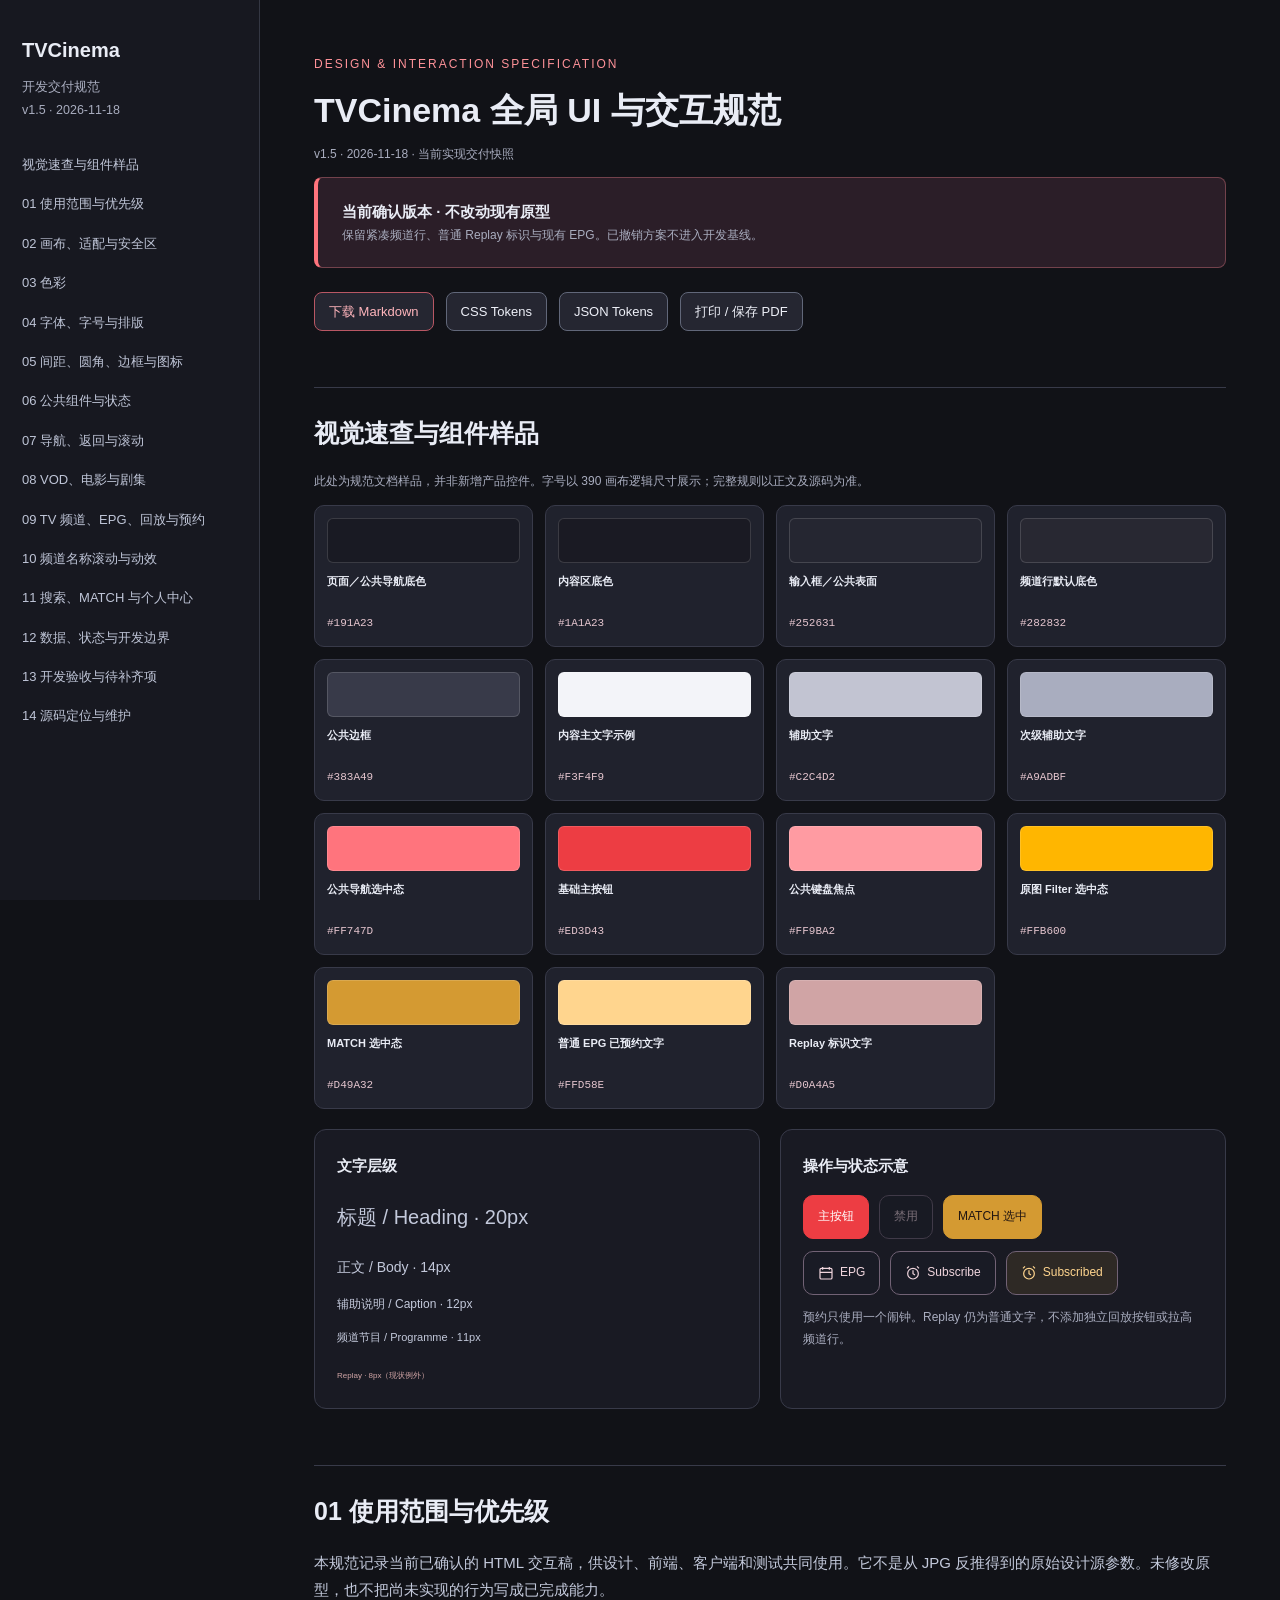
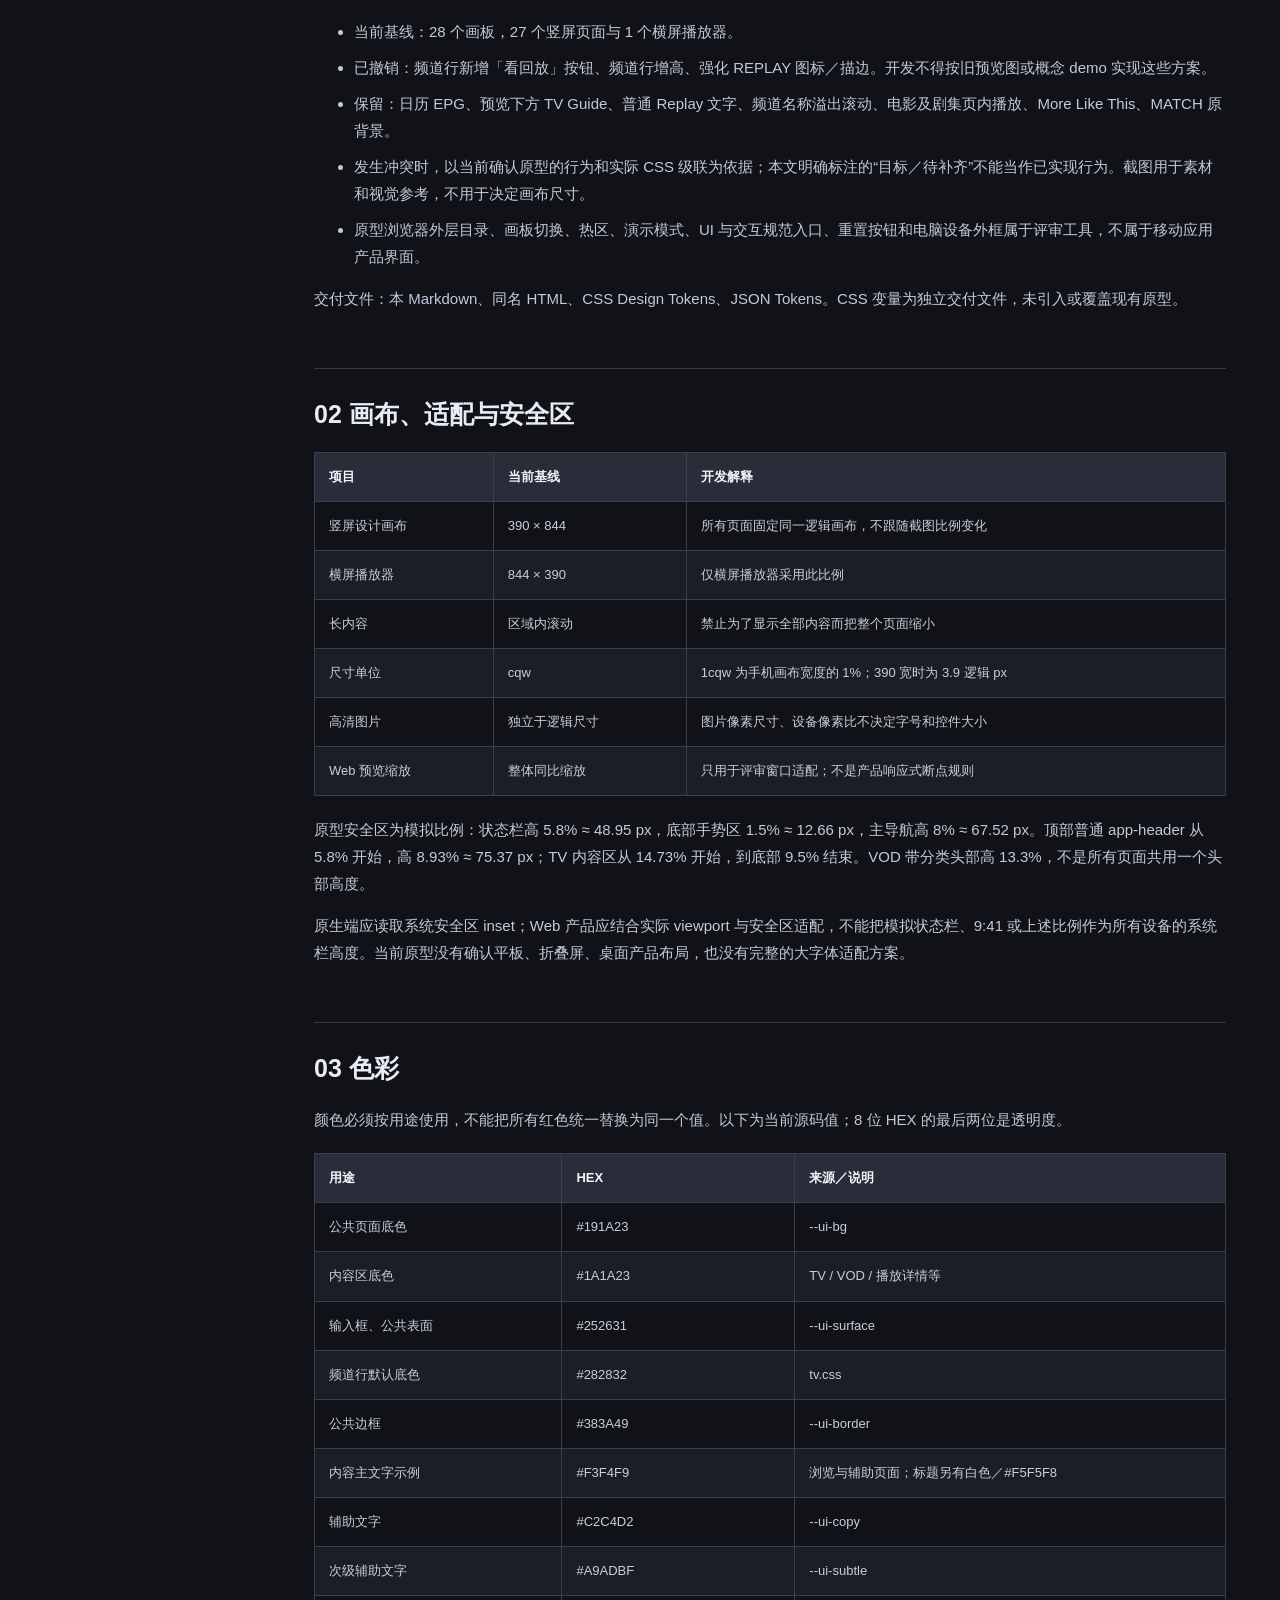
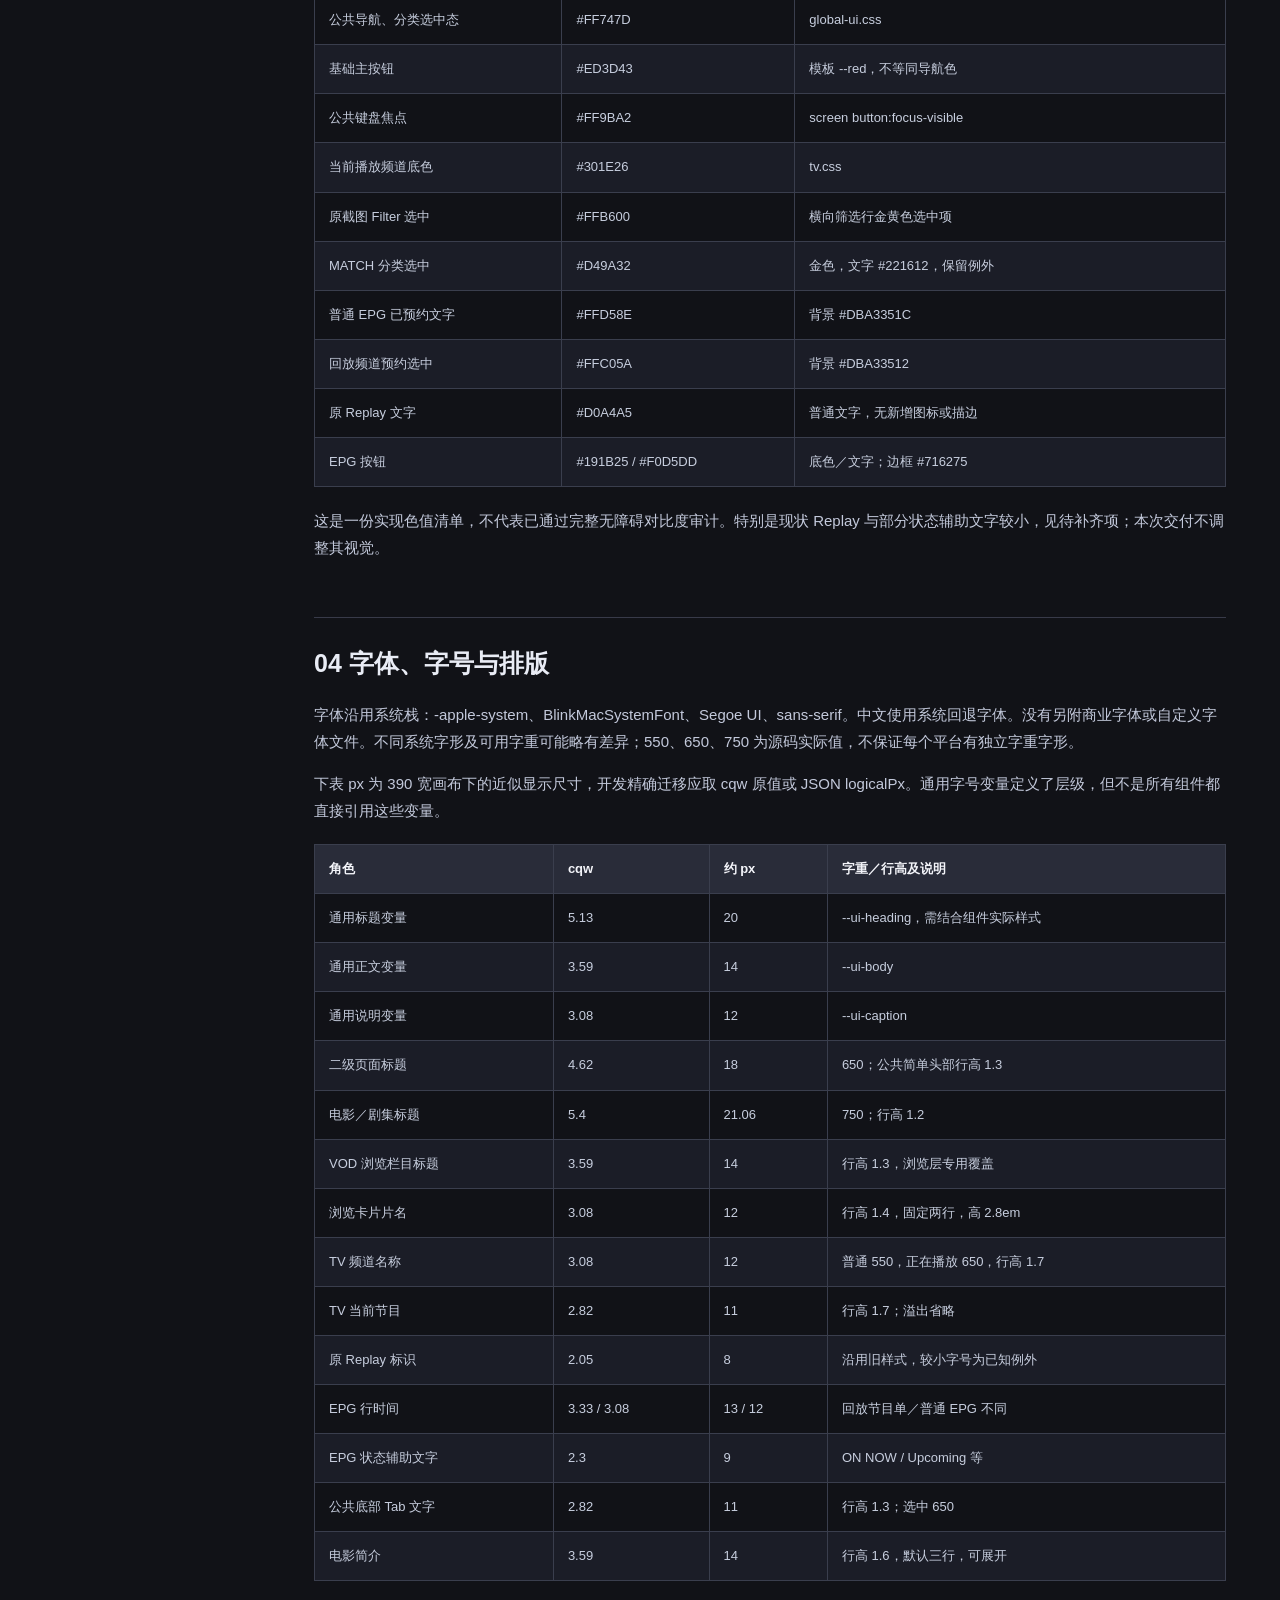
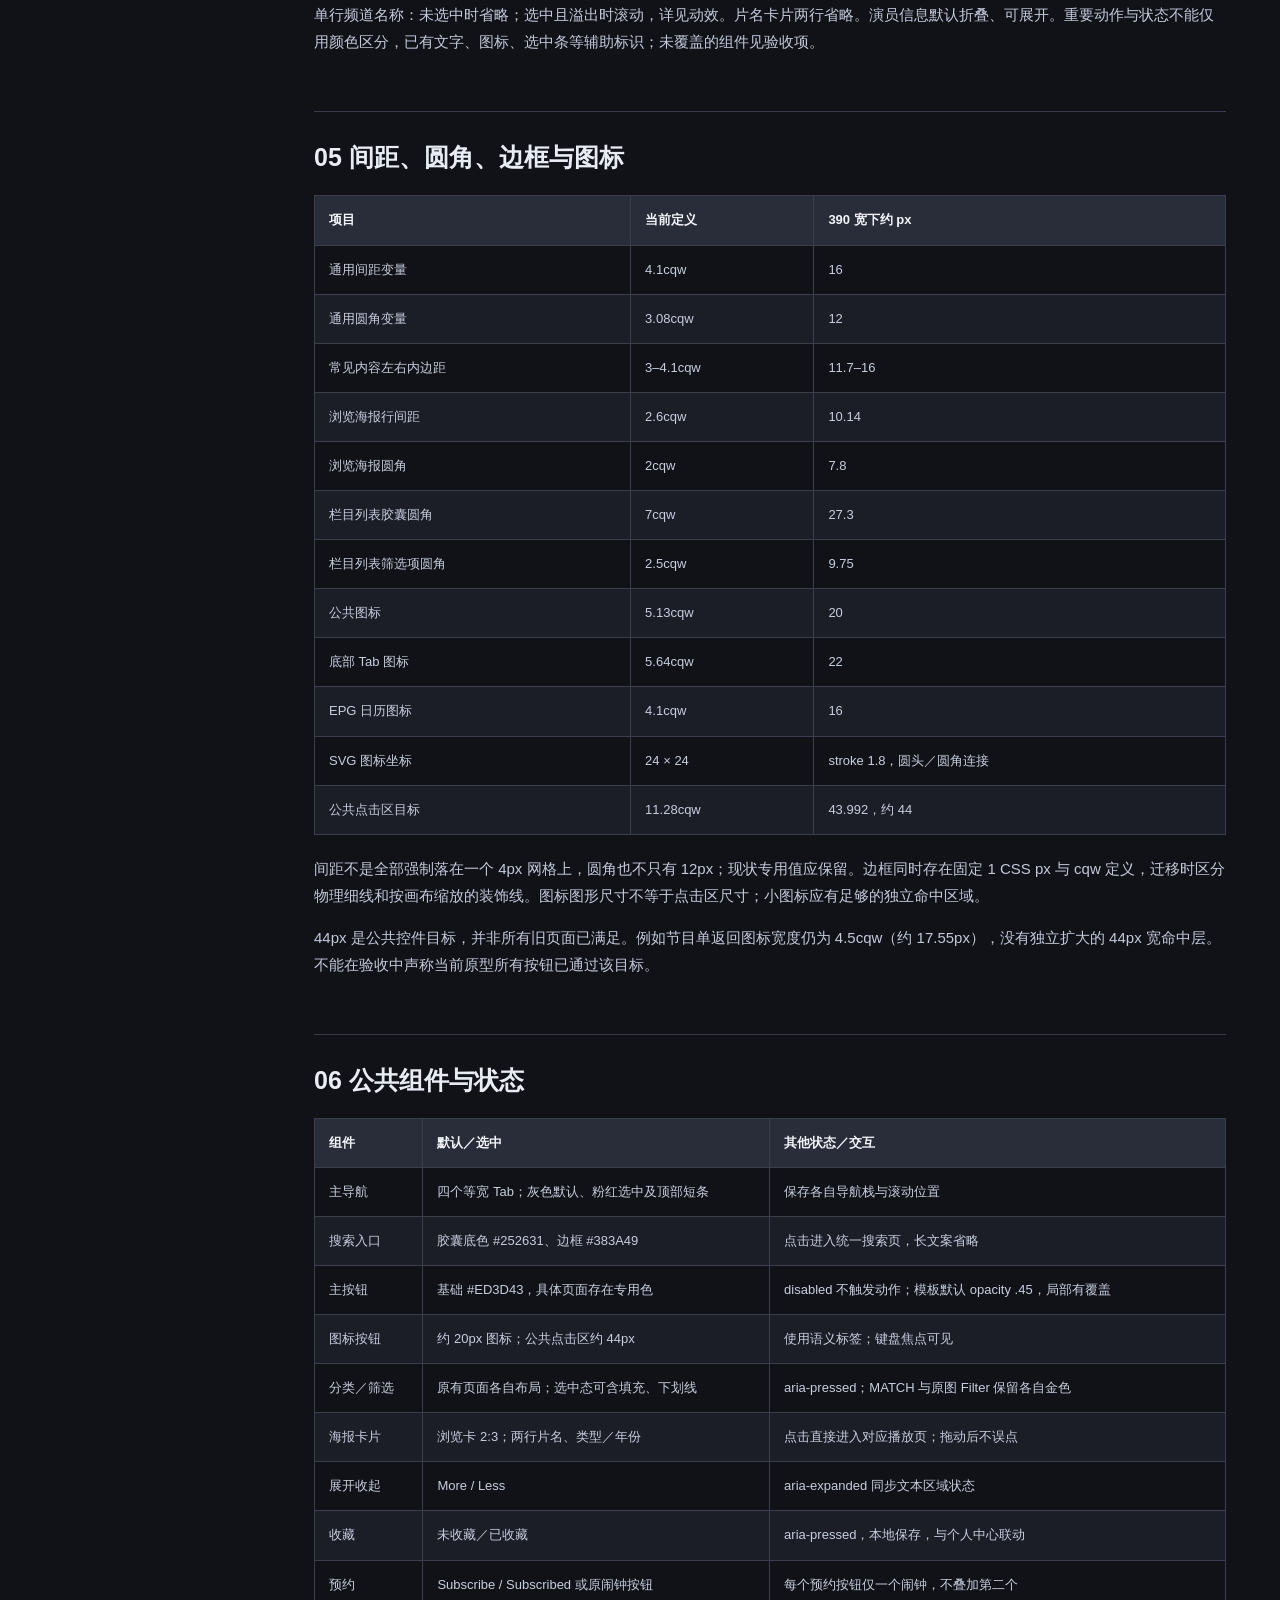
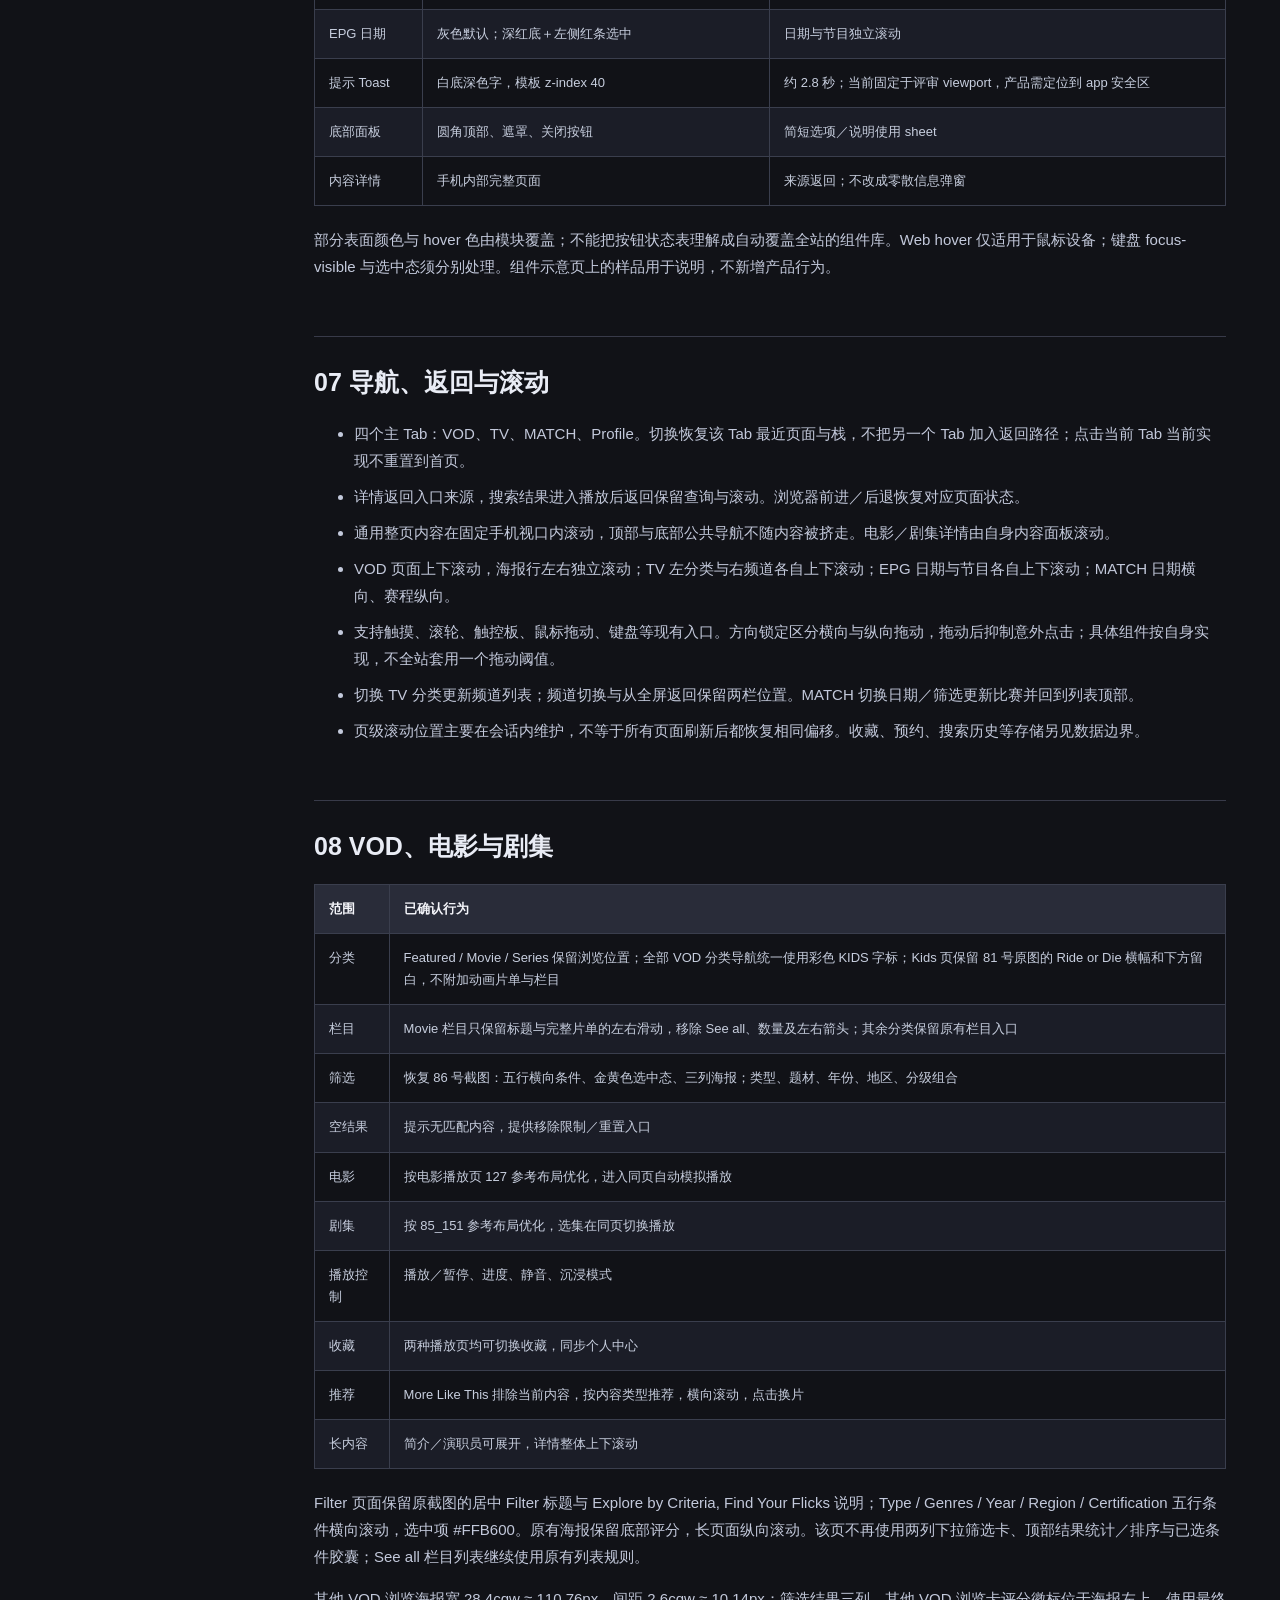
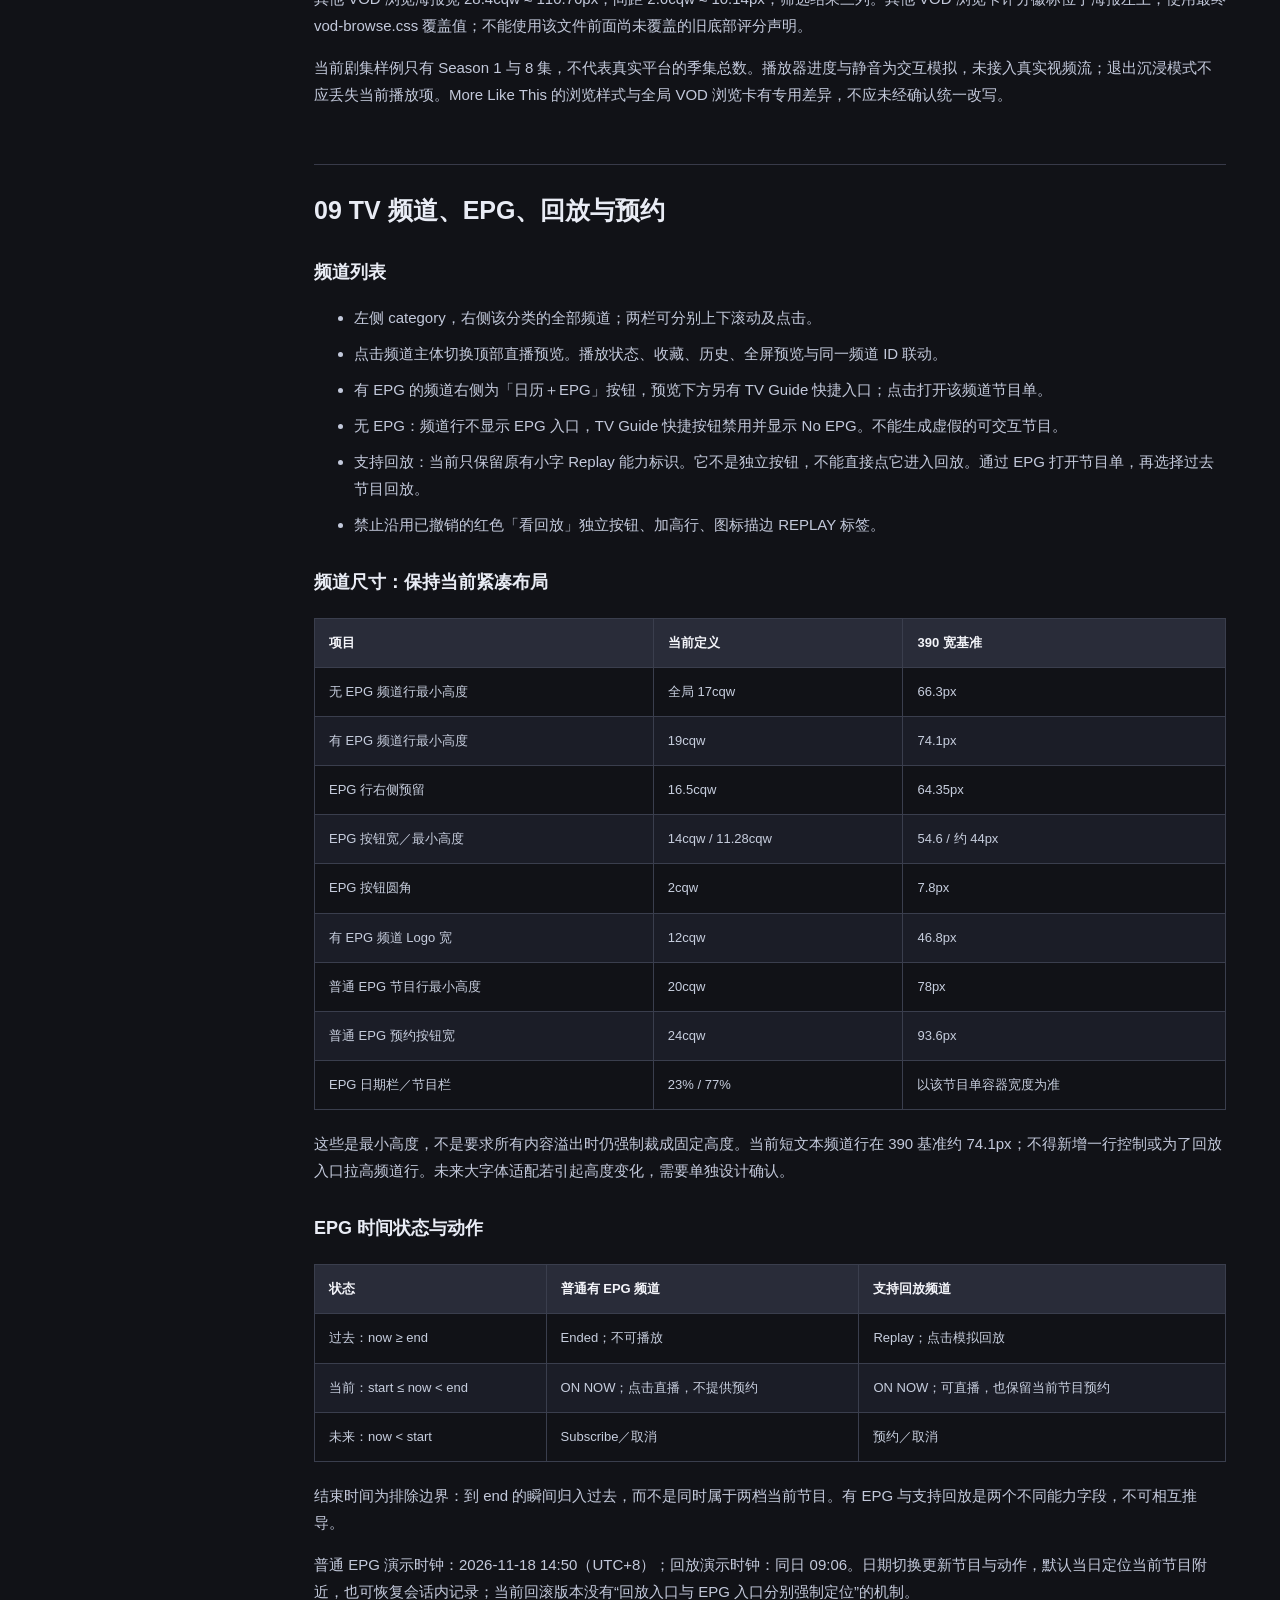
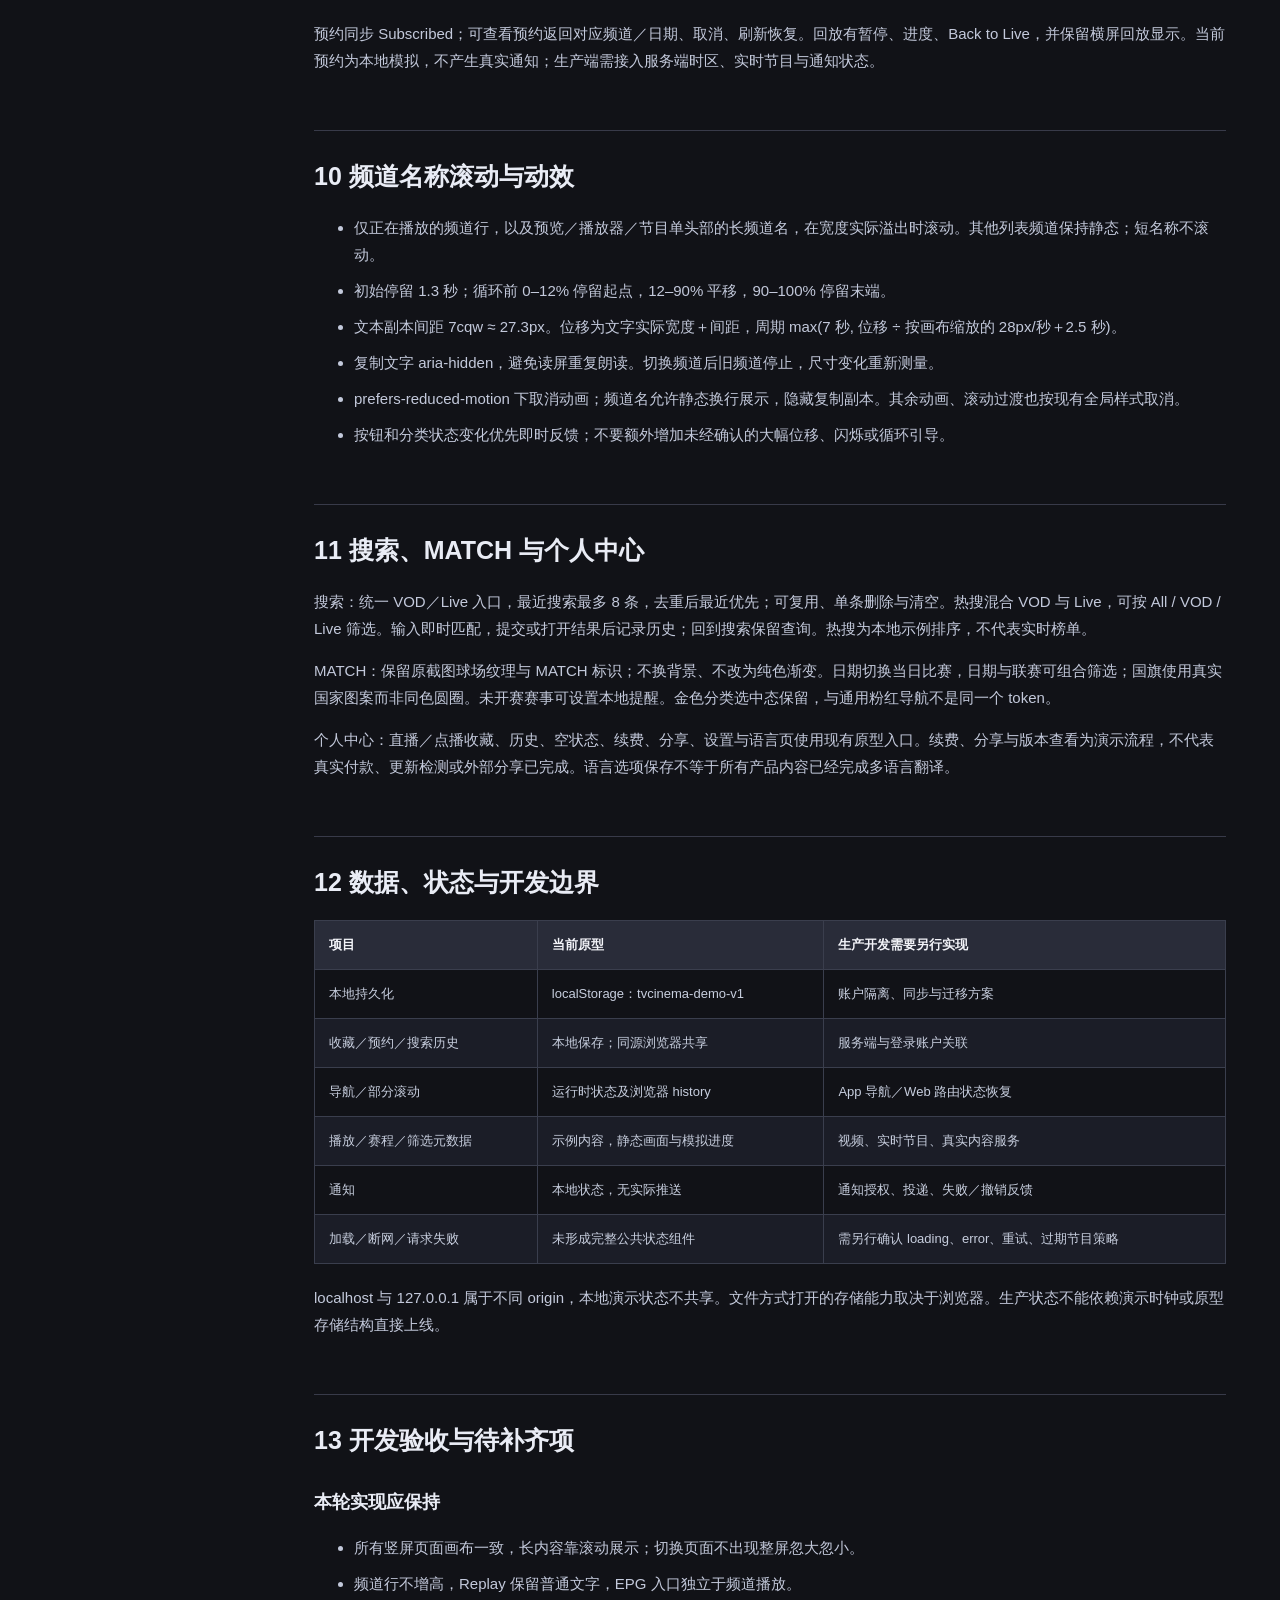
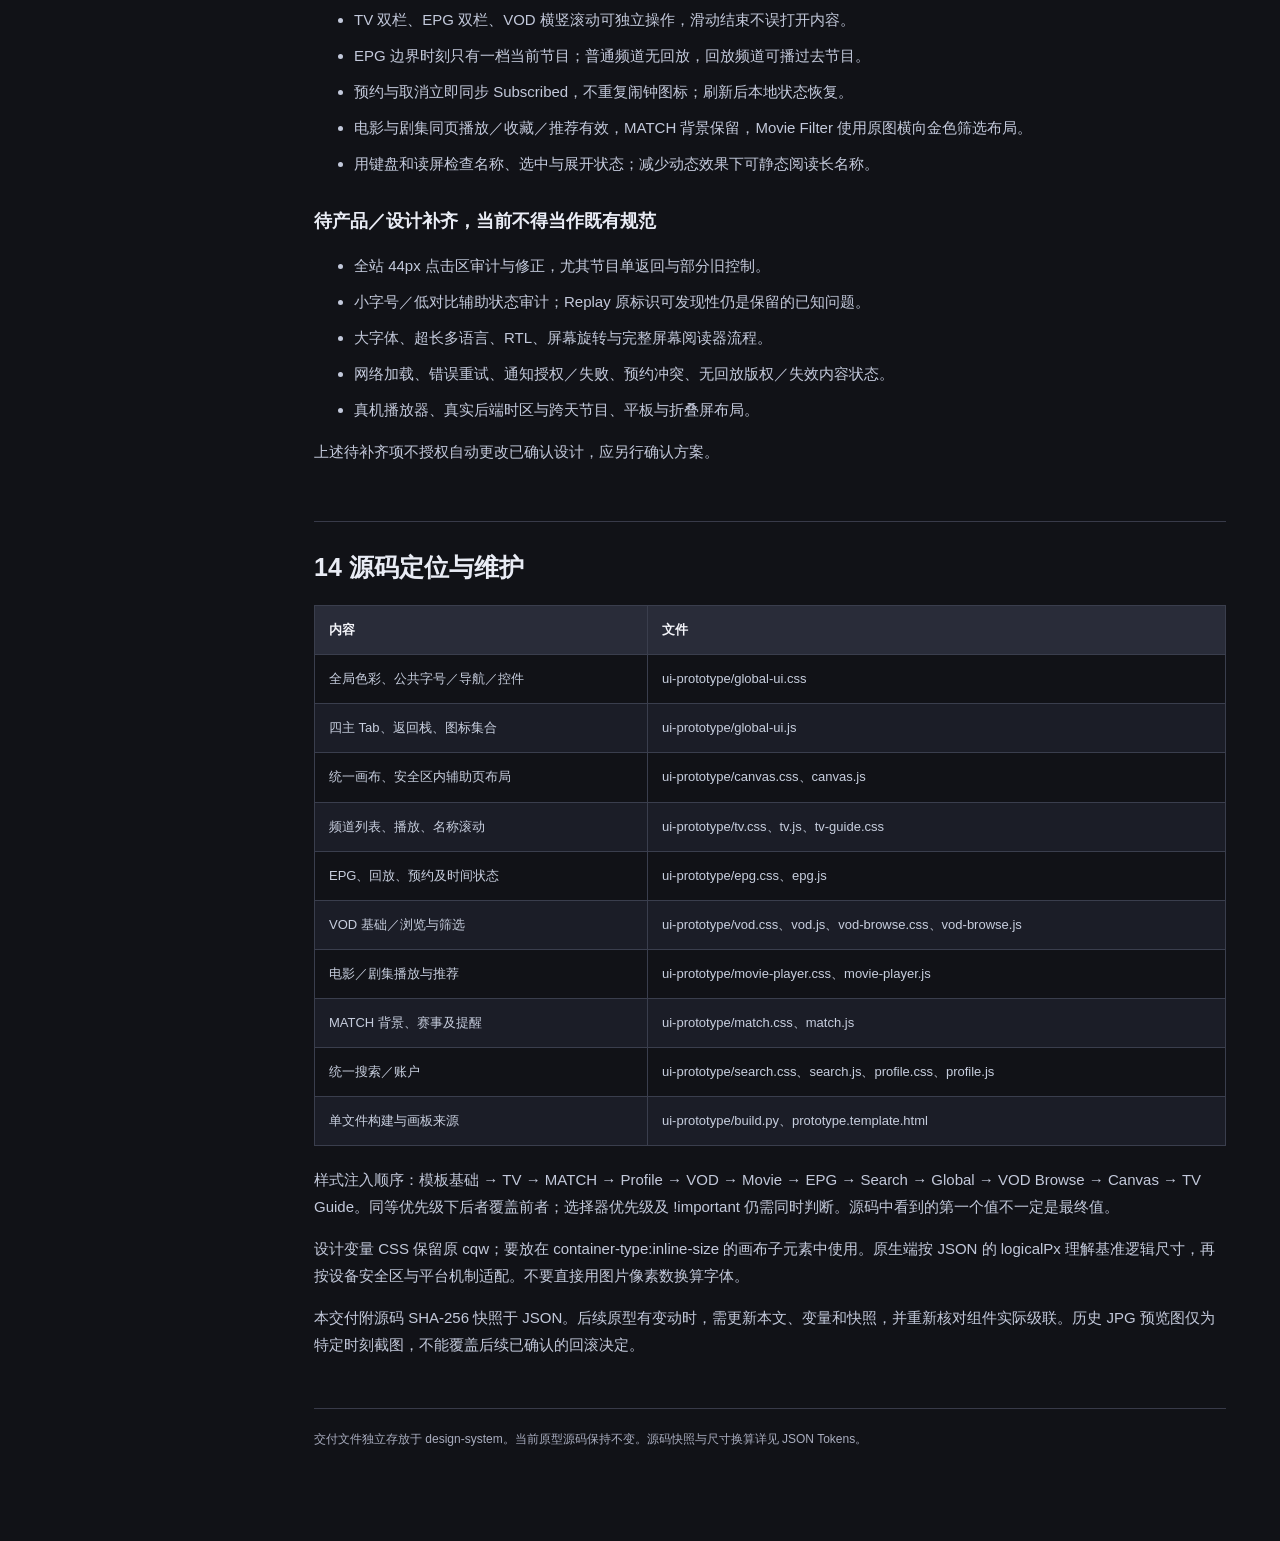
==== commit 11bc3be8: "Unify original KIDS wordmark across VOD navigation" ====
--- a/specs.html
+++ b/specs.html
@@ -1 +1 @@
-<!doctype html><html lang="zh-CN"><head><meta charset="utf-8"><meta name="viewport" content="width=device-width,initial-scale=1"><title>TVCinema 全局 UI 与交互规范 · v1.4</title><style>*{box-sizing:border-box}html{scroll-behavior:smooth;scroll-padding-top:30px}body{margin:0;color:#e9ecf5;background:#111217;font:15px/1.8 -apple-system,BlinkMacSystemFont,"Segoe UI",sans-serif}a{color:#ff9299;text-underline-offset:4px}a:focus-visible,button:focus-visible{outline:3px solid #ff9ba2;outline-offset:3px}.layout{display:grid;grid-template-columns:260px minmax(0,1fr);max-width:1500px;margin:auto}aside{height:100vh;position:sticky;top:0;padding:32px 22px;overflow:auto;border-right:1px solid #343743;background:#171820}aside strong{font-size:20px;display:block}aside small{display:block;color:#a9adbf;margin:8px 0 24px}nav a{display:block;color:#bfc5d7;font-size:13px;text-decoration:none;padding:8px 0}nav a:hover{color:#ff9299}main{max-width:1120px;min-width:0;padding:54px 54px 90px}.eyebrow{font-size:12px;letter-spacing:2px;color:#ff9299}h1{font-size:34px;line-height:1.3;margin:12px 0}h2{font-size:25px;margin:56px 0 20px;border-top:1px solid #383a49;padding-top:28px;line-height:1.4}h3{font-size:18px;margin:28px 0 12px}p,li{color:#c3c9db}li{margin:9px 0}code{font:12px/1.7 ui-monospace,SFMono-Regular,Consolas,monospace;background:#282b37;padding:2px 5px;border-radius:4px;color:#e4c5ce}table{border-collapse:collapse;width:100%;font-size:13px;line-height:1.7}th,td{padding:13px 14px;border:1px solid #3a3e4d;text-align:left;vertical-align:top}th{background:#292c39;color:#f3f4f9}td{color:#c7cede}tr:nth-child(even){background:#1b1d27}.table-wrap{overflow-x:auto;margin:20px 0}.intro{padding:20px 24px;border:1px solid #73424c;border-left:4px solid #ff747d;background:#2b1e28;border-radius:8px}.downloads{display:flex;gap:12px;flex-wrap:wrap;margin:24px 0}.downloads a,.print{border:1px solid #616779;background:#252631;color:#eef0f8;border-radius:8px;padding:9px 14px;font:inherit;font-size:13px;line-height:1.5;text-decoration:none;cursor:pointer}.downloads a:first-child{border-color:#b95764;color:#ffb5bc}.swatches{display:grid;grid-template-columns:repeat(4,minmax(0,1fr));gap:12px}.swatch{padding:12px;border:1px solid #383a49;background:#20222d;border-radius:10px}.swatch>span{display:block;height:45px;border-radius:6px;border:1px solid #ffffff25;margin-bottom:10px}.swatch b{display:block;font-size:11px;line-height:1.5;min-height:34px}.swatch code{font-size:11px;background:none;padding:0}.samples{display:grid;grid-template-columns:1fr 1fr;gap:20px}.sample{border:1px solid #383a49;border-radius:12px;padding:22px;background:#191a23}.sample h3{margin:0 0 16px;font-size:15px}.sample .row{display:flex;gap:10px;align-items:center;flex-wrap:wrap;margin:12px 0}.demo-btn{display:inline-flex;align-items:center;justify-content:center;gap:6px;height:44px;padding:0 14px;border-radius:10px;font-size:12px;border:1px solid #716275;background:#191b25;color:#f0d5dd}.demo-btn.selected{color:#ffd58e;background:#dba3351c}.demo-btn.primary{background:#ed3d43;border-color:#ed3d43;color:white}.demo-btn.disabled{opacity:.45}.demo-btn.match{background:#d49a32;border-color:#d49a32;color:#221612}.small{font-size:12px;color:#a9adbf}.replay{font-size:8px;color:#d0a4a5}.type20{font-size:20px}.type14{font-size:14px}.type12{font-size:12px}.type11{font-size:11px}.sample svg{width:16px;height:16px;stroke:currentColor;stroke-width:1.8;fill:none}.metadata{font-size:12px;color:#a9adbf}footer{margin-top:50px;color:#a9adbf;border-top:1px solid #383a49;padding-top:20px;font-size:12px}@media(max-width:1050px){main{padding:32px 26px}.layout{grid-template-columns:220px minmax(0,1fr)}.swatches{grid-template-columns:repeat(3,1fr)}}@media(max-width:760px){.layout{display:block}aside{position:static;height:auto;border-right:0;border-bottom:1px solid #383a49;padding:22px}nav{display:flex;gap:12px;overflow:auto}nav a{white-space:nowrap}main{padding:28px 18px}.swatches{grid-template-columns:repeat(2,1fr)}.samples{grid-template-columns:1fr}h1{font-size:28px}}@media print{body{background:white;color:#111}.layout{display:block}aside,.downloads,.print{display:none}main{max-width:none;padding:0}p,li,td,.small,.metadata{color:#222}h2{break-before:auto;color:#111}table{font-size:10px}th{background:#eee;color:#111}.sample,.swatch,.intro{background:#f7f7f7;color:#111}.swatch code,code{color:#222;background:#eee}tr:nth-child(even){background:#fafafa}table,.sample,.swatch{break-inside:avoid}a{color:#333}.swatches{grid-template-columns:repeat(4,1fr)}}</style></head><body><div class="layout"><aside><strong>TVCinema</strong><small>开发交付规范<br>v1.4 · 2026-11-18</small><nav aria-label="规范目录"><a href="#visual">视觉速查与组件样品</a><a href="#section-2">01 使用范围与优先级</a><a href="#section-3">02 画布、适配与安全区</a><a href="#section-4">03 色彩</a><a href="#section-5">04 字体、字号与排版</a><a href="#section-6">05 间距、圆角、边框与图标</a><a href="#section-7">06 公共组件与状态</a><a href="#section-8">07 导航、返回与滚动</a><a href="#section-9">08 VOD、电影与剧集</a><a href="#section-10">09 TV 频道、EPG、回放与预约</a><a href="#section-14">10 频道名称滚动与动效</a><a href="#section-15">11 搜索、MATCH 与个人中心</a><a href="#section-16">12 数据、状态与开发边界</a><a href="#section-17">13 开发验收与待补齐项</a><a href="#section-20">14 源码定位与维护</a></nav></aside><main><div class="eyebrow">DESIGN & INTERACTION SPECIFICATION</div><h1 id="section-1">TVCinema 全局 UI 与交互规范</h1><p class="metadata">v1.4 · 2026-11-18 · 当前实现交付快照</p><div class="intro"><b>当前确认版本 · 不改动现有原型</b><div class="small">保留紧凑频道行、普通 Replay 标识与现有 EPG。已撤销方案不进入开发基线。</div></div><div class="downloads"><a href="TVCinema-全局UI与交互规范.md" download>下载 Markdown</a><a href="TVCinema-design-tokens.css" download>CSS Tokens</a><a href="TVCinema-design-tokens.json" download>JSON Tokens</a><button type="button" class="print" onclick="window.print()">打印 / 保存 PDF</button></div><h2 id="visual">视觉速查与组件样品</h2><p class="small">此处为规范文档样品，并非新增产品控件。字号以 390 画布逻辑尺寸展示；完整规则以正文及源码为准。</p><div class="swatches"><div class="swatch"><span style="background:#191A23"></span><b>页面／公共导航底色</b><code>#191A23</code></div><div class="swatch"><span style="background:#1A1A23"></span><b>内容区底色</b><code>#1A1A23</code></div><div class="swatch"><span style="background:#252631"></span><b>输入框／公共表面</b><code>#252631</code></div><div class="swatch"><span style="background:#282832"></span><b>频道行默认底色</b><code>#282832</code></div><div class="swatch"><span style="background:#383A49"></span><b>公共边框</b><code>#383A49</code></div><div class="swatch"><span style="background:#F3F4F9"></span><b>内容主文字示例</b><code>#F3F4F9</code></div><div class="swatch"><span style="background:#C2C4D2"></span><b>辅助文字</b><code>#C2C4D2</code></div><div class="swatch"><span style="background:#A9ADBF"></span><b>次级辅助文字</b><code>#A9ADBF</code></div><div class="swatch"><span style="background:#FF747D"></span><b>公共导航选中态</b><code>#FF747D</code></div><div class="swatch"><span style="background:#ED3D43"></span><b>基础主按钮</b><code>#ED3D43</code></div><div class="swatch"><span style="background:#FF9BA2"></span><b>公共键盘焦点</b><code>#FF9BA2</code></div><div class="swatch"><span style="background:#FFB600"></span><b>原图 Filter 选中态</b><code>#FFB600</code></div><div class="swatch"><span style="background:#D49A32"></span><b>MATCH 选中态</b><code>#D49A32</code></div><div class="swatch"><span style="background:#FFD58E"></span><b>普通 EPG 已预约文字</b><code>#FFD58E</code></div><div class="swatch"><span style="background:#D0A4A5"></span><b>Replay 标识文字</b><code>#D0A4A5</code></div></div><div class="samples" style="margin-top:20px"><section class="sample"><h3>文字层级</h3><p class="type20">标题 / Heading · 20px</p><p class="type14">正文 / Body · 14px</p><p class="type12">辅助说明 / Caption · 12px</p><p class="type11">频道节目 / Programme · 11px</p><span class="replay">Replay · 8px（现状例外）</span></section><section class="sample"><h3>操作与状态示意</h3><div class="row"><span class="demo-btn primary">主按钮</span><span class="demo-btn disabled">禁用</span><span class="demo-btn match">MATCH 选中</span></div><div class="row"><span class="demo-btn"><svg viewBox="0 0 24 24" aria-hidden="true"><rect x="3" y="5" width="18" height="16" rx="2"/><path d="M7 3v4m10-4v4M3 11h18"/></svg>EPG</span><span class="demo-btn"><svg viewBox="0 0 24 24" aria-hidden="true"><circle cx="12" cy="13" r="8"/><path d="M12 8v5l3 2M3 5l3-3m12 0 3 3"/></svg>Subscribe</span><span class="demo-btn selected"><svg viewBox="0 0 24 24" aria-hidden="true"><circle cx="12" cy="13" r="8"/><path d="M12 8v5l3 2M3 5l3-3m12 0 3 3"/></svg>Subscribed</span></div><p class="small">预约只使用一个闹钟。Replay 仍为普通文字，不添加独立回放按钮或拉高频道行。</p></section></div><h2 id="section-2">01 使用范围与优先级</h2><p>本规范记录当前已确认的 HTML 交互稿，供设计、前端、客户端和测试共同使用。它不是从 JPG 反推得到的原始设计源参数。未修改原型，也不把尚未实现的行为写成已完成能力。</p><ul><li>当前基线：28 个画板，27 个竖屏页面与 1 个横屏播放器。</li><li>已撤销：频道行新增「看回放」按钮、频道行增高、强化 REPLAY 图标／描边。开发不得按旧预览图或概念 demo 实现这些方案。</li><li>保留：日历 EPG、预览下方 TV Guide、普通 Replay 文字、频道名称溢出滚动、电影及剧集页内播放、More Like This、MATCH 原背景。</li><li>发生冲突时，以当前确认原型的行为和实际 CSS 级联为依据；本文明确标注的“目标／待补齐”不能当作已实现行为。截图用于素材和视觉参考，不用于决定画布尺寸。</li><li>原型浏览器外层目录、画板切换、热区、演示模式、UI 与交互规范入口、重置按钮和电脑设备外框属于评审工具，不属于移动应用产品界面。</li></ul><p>交付文件：本 Markdown、同名 HTML、CSS Design Tokens、JSON Tokens。CSS 变量为独立交付文件，未引入或覆盖现有原型。</p><h2 id="section-3">02 画布、适配与安全区</h2><div class="table-wrap"><table><thead><tr><th>项目</th><th>当前基线</th><th>开发解释</th></tr></thead><tbody><tr><td>竖屏设计画布</td><td>390 × 844</td><td>所有页面固定同一逻辑画布，不跟随截图比例变化</td></tr><tr><td>横屏播放器</td><td>844 × 390</td><td>仅横屏播放器采用此比例</td></tr><tr><td>长内容</td><td>区域内滚动</td><td>禁止为了显示全部内容而把整个页面缩小</td></tr><tr><td>尺寸单位</td><td>cqw</td><td>1cqw 为手机画布宽度的 1%；390 宽时为 3.9 逻辑 px</td></tr><tr><td>高清图片</td><td>独立于逻辑尺寸</td><td>图片像素尺寸、设备像素比不决定字号和控件大小</td></tr><tr><td>Web 预览缩放</td><td>整体同比缩放</td><td>只用于评审窗口适配；不是产品响应式断点规则</td></tr></tbody></table></div><p>原型安全区为模拟比例：状态栏高 5.8% ≈ 48.95 px，底部手势区 1.5% ≈ 12.66 px，主导航高 8% ≈ 67.52 px。顶部普通 app-header 从 5.8% 开始，高 8.93% ≈ 75.37 px；TV 内容区从 14.73% 开始，到底部 9.5% 结束。VOD 带分类头部高 13.3%，不是所有页面共用一个头部高度。</p><p>原生端应读取系统安全区 inset；Web 产品应结合实际 viewport 与安全区适配，不能把模拟状态栏、9:41 或上述比例作为所有设备的系统栏高度。当前原型没有确认平板、折叠屏、桌面产品布局，也没有完整的大字体适配方案。</p><h2 id="section-4">03 色彩</h2><p>颜色必须按用途使用，不能把所有红色统一替换为同一个值。以下为当前源码值；8 位 HEX 的最后两位是透明度。</p><div class="table-wrap"><table><thead><tr><th>用途</th><th>HEX</th><th>来源／说明</th></tr></thead><tbody><tr><td>公共页面底色</td><td>#191A23</td><td>--ui-bg</td></tr><tr><td>内容区底色</td><td>#1A1A23</td><td>TV / VOD / 播放详情等</td></tr><tr><td>输入框、公共表面</td><td>#252631</td><td>--ui-surface</td></tr><tr><td>频道行默认底色</td><td>#282832</td><td>tv.css</td></tr><tr><td>公共边框</td><td>#383A49</td><td>--ui-border</td></tr><tr><td>内容主文字示例</td><td>#F3F4F9</td><td>浏览与辅助页面；标题另有白色／#F5F5F8</td></tr><tr><td>辅助文字</td><td>#C2C4D2</td><td>--ui-copy</td></tr><tr><td>次级辅助文字</td><td>#A9ADBF</td><td>--ui-subtle</td></tr><tr><td>公共导航、分类选中态</td><td>#FF747D</td><td>global-ui.css</td></tr><tr><td>基础主按钮</td><td>#ED3D43</td><td>模板 --red，不等同导航色</td></tr><tr><td>公共键盘焦点</td><td>#FF9BA2</td><td>screen button:focus-visible</td></tr><tr><td>当前播放频道底色</td><td>#301E26</td><td>tv.css</td></tr><tr><td>原截图 Filter 选中</td><td>#FFB600</td><td>横向筛选行金黄色选中项</td></tr><tr><td>MATCH 分类选中</td><td>#D49A32</td><td>金色，文字 #221612，保留例外</td></tr><tr><td>普通 EPG 已预约文字</td><td>#FFD58E</td><td>背景 #DBA3351C</td></tr><tr><td>回放频道预约选中</td><td>#FFC05A</td><td>背景 #DBA33512</td></tr><tr><td>原 Replay 文字</td><td>#D0A4A5</td><td>普通文字，无新增图标或描边</td></tr><tr><td>EPG 按钮</td><td>#191B25 / #F0D5DD</td><td>底色／文字；边框 #716275</td></tr></tbody></table></div><p>这是一份实现色值清单，不代表已通过完整无障碍对比度审计。特别是现状 Replay 与部分状态辅助文字较小，见待补齐项；本次交付不调整其视觉。</p><h2 id="section-5">04 字体、字号与排版</h2><p>字体沿用系统栈：-apple-system、BlinkMacSystemFont、Segoe UI、sans-serif。中文使用系统回退字体。没有另附商业字体或自定义字体文件。不同系统字形及可用字重可能略有差异；550、650、750 为源码实际值，不保证每个平台有独立字重字形。</p><p>下表 px 为 390 宽画布下的近似显示尺寸，开发精确迁移应取 cqw 原值或 JSON logicalPx。通用字号变量定义了层级，但不是所有组件都直接引用这些变量。</p><div class="table-wrap"><table><thead><tr><th>角色</th><th>cqw</th><th>约 px</th><th>字重／行高及说明</th></tr></thead><tbody><tr><td>通用标题变量</td><td>5.13</td><td>20</td><td>--ui-heading，需结合组件实际样式</td></tr><tr><td>通用正文变量</td><td>3.59</td><td>14</td><td>--ui-body</td></tr><tr><td>通用说明变量</td><td>3.08</td><td>12</td><td>--ui-caption</td></tr><tr><td>二级页面标题</td><td>4.62</td><td>18</td><td>650；公共简单头部行高 1.3</td></tr><tr><td>电影／剧集标题</td><td>5.4</td><td>21.06</td><td>750；行高 1.2</td></tr><tr><td>VOD 浏览栏目标题</td><td>3.59</td><td>14</td><td>行高 1.3，浏览层专用覆盖</td></tr><tr><td>浏览卡片片名</td><td>3.08</td><td>12</td><td>行高 1.4，固定两行，高 2.8em</td></tr><tr><td>TV 频道名称</td><td>3.08</td><td>12</td><td>普通 550，正在播放 650，行高 1.7</td></tr><tr><td>TV 当前节目</td><td>2.82</td><td>11</td><td>行高 1.7；溢出省略</td></tr><tr><td>原 Replay 标识</td><td>2.05</td><td>8</td><td>沿用旧样式，较小字号为已知例外</td></tr><tr><td>EPG 行时间</td><td>3.33 / 3.08</td><td>13 / 12</td><td>回放节目单／普通 EPG 不同</td></tr><tr><td>EPG 状态辅助文字</td><td>2.3</td><td>9</td><td>ON NOW / Upcoming 等</td></tr><tr><td>公共底部 Tab 文字</td><td>2.82</td><td>11</td><td>行高 1.3；选中 650</td></tr><tr><td>电影简介</td><td>3.59</td><td>14</td><td>行高 1.6，默认三行，可展开</td></tr></tbody></table></div><p>单行频道名称：未选中时省略；选中且溢出时滚动，详见动效。片名卡片两行省略。演员信息默认折叠、可展开。重要动作与状态不能仅用颜色区分，已有文字、图标、选中条等辅助标识；未覆盖的组件见验收项。</p><h2 id="section-6">05 间距、圆角、边框与图标</h2><div class="table-wrap"><table><thead><tr><th>项目</th><th>当前定义</th><th>390 宽下约 px</th></tr></thead><tbody><tr><td>通用间距变量</td><td>4.1cqw</td><td>16</td></tr><tr><td>通用圆角变量</td><td>3.08cqw</td><td>12</td></tr><tr><td>常见内容左右内边距</td><td>3–4.1cqw</td><td>11.7–16</td></tr><tr><td>浏览海报行间距</td><td>2.6cqw</td><td>10.14</td></tr><tr><td>浏览海报圆角</td><td>2cqw</td><td>7.8</td></tr><tr><td>栏目列表胶囊圆角</td><td>7cqw</td><td>27.3</td></tr><tr><td>栏目列表筛选项圆角</td><td>2.5cqw</td><td>9.75</td></tr><tr><td>公共图标</td><td>5.13cqw</td><td>20</td></tr><tr><td>底部 Tab 图标</td><td>5.64cqw</td><td>22</td></tr><tr><td>EPG 日历图标</td><td>4.1cqw</td><td>16</td></tr><tr><td>SVG 图标坐标</td><td>24 × 24</td><td>stroke 1.8，圆头／圆角连接</td></tr><tr><td>公共点击区目标</td><td>11.28cqw</td><td>43.992，约 44</td></tr></tbody></table></div><p>间距不是全部强制落在一个 4px 网格上，圆角也不只有 12px；现状专用值应保留。边框同时存在固定 1 CSS px 与 cqw 定义，迁移时区分物理细线和按画布缩放的装饰线。图标图形尺寸不等于点击区尺寸；小图标应有足够的独立命中区域。</p><p>44px 是公共控件目标，并非所有旧页面已满足。例如节目单返回图标宽度仍为 4.5cqw（约 17.55px），没有独立扩大的 44px 宽命中层。不能在验收中声称当前原型所有按钮已通过该目标。</p><h2 id="section-7">06 公共组件与状态</h2><div class="table-wrap"><table><thead><tr><th>组件</th><th>默认／选中</th><th>其他状态／交互</th></tr></thead><tbody><tr><td>主导航</td><td>四个等宽 Tab；灰色默认、粉红选中及顶部短条</td><td>保存各自导航栈与滚动位置</td></tr><tr><td>搜索入口</td><td>胶囊底色 #252631、边框 #383A49</td><td>点击进入统一搜索页，长文案省略</td></tr><tr><td>主按钮</td><td>基础 #ED3D43，具体页面存在专用色</td><td>disabled 不触发动作；模板默认 opacity .45，局部有覆盖</td></tr><tr><td>图标按钮</td><td>约 20px 图标；公共点击区约 44px</td><td>使用语义标签；键盘焦点可见</td></tr><tr><td>分类／筛选</td><td>原有页面各自布局；选中态可含填充、下划线</td><td>aria-pressed；MATCH 与原图 Filter 保留各自金色</td></tr><tr><td>海报卡片</td><td>浏览卡 2:3；两行片名、类型／年份</td><td>点击直接进入对应播放页；拖动后不误点</td></tr><tr><td>展开收起</td><td>More / Less</td><td>aria-expanded 同步文本区域状态</td></tr><tr><td>收藏</td><td>未收藏／已收藏</td><td>aria-pressed，本地保存，与个人中心联动</td></tr><tr><td>预约</td><td>Subscribe / Subscribed 或原闹钟按钮</td><td>每个预约按钮仅一个闹钟，不叠加第二个</td></tr><tr><td>EPG 日期</td><td>灰色默认；深红底＋左侧红条选中</td><td>日期与节目独立滚动</td></tr><tr><td>提示 Toast</td><td>白底深色字，模板 z-index 40</td><td>约 2.8 秒；当前固定于评审 viewport，产品需定位到 app 安全区</td></tr><tr><td>底部面板</td><td>圆角顶部、遮罩、关闭按钮</td><td>简短选项／说明使用 sheet</td></tr><tr><td>内容详情</td><td>手机内部完整页面</td><td>来源返回；不改成零散信息弹窗</td></tr></tbody></table></div><p>部分表面颜色与 hover 色由模块覆盖；不能把按钮状态表理解成自动覆盖全站的组件库。Web hover 仅适用于鼠标设备；键盘 focus-visible 与选中态须分别处理。组件示意页上的样品用于说明，不新增产品行为。</p><h2 id="section-8">07 导航、返回与滚动</h2><ul><li>四个主 Tab：VOD、TV、MATCH、Profile。切换恢复该 Tab 最近页面与栈，不把另一个 Tab 加入返回路径；点击当前 Tab 当前实现不重置到首页。</li><li>详情返回入口来源，搜索结果进入播放后返回保留查询与滚动。浏览器前进／后退恢复对应页面状态。</li><li>通用整页内容在固定手机视口内滚动，顶部与底部公共导航不随内容被挤走。电影／剧集详情由自身内容面板滚动。</li><li>VOD 页面上下滚动，海报行左右独立滚动；TV 左分类与右频道各自上下滚动；EPG 日期与节目各自上下滚动；MATCH 日期横向、赛程纵向。</li><li>支持触摸、滚轮、触控板、鼠标拖动、键盘等现有入口。方向锁定区分横向与纵向拖动，拖动后抑制意外点击；具体组件按自身实现，不全站套用一个拖动阈值。</li><li>切换 TV 分类更新频道列表；频道切换与从全屏返回保留两栏位置。MATCH 切换日期／筛选更新比赛并回到列表顶部。</li><li>页级滚动位置主要在会话内维护，不等于所有页面刷新后都恢复相同偏移。收藏、预约、搜索历史等存储另见数据边界。</li></ul><h2 id="section-9">08 VOD、电影与剧集</h2><div class="table-wrap"><table><thead><tr><th>范围</th><th>已确认行为</th></tr></thead><tbody><tr><td>分类</td><td>Featured / Movie / Series 保留浏览位置；Kids 恢复 81 号原图的彩色字标、Ride or Die 横幅和下方留白，不附加动画片单与栏目</td></tr><tr><td>栏目</td><td>Movie 栏目只保留标题与完整片单的左右滑动，移除 See all、数量及左右箭头；其余分类保留原有栏目入口</td></tr><tr><td>筛选</td><td>恢复 86 号截图：五行横向条件、金黄色选中态、三列海报；类型、题材、年份、地区、分级组合</td></tr><tr><td>空结果</td><td>提示无匹配内容，提供移除限制／重置入口</td></tr><tr><td>电影</td><td>按电影播放页 127 参考布局优化，进入同页自动模拟播放</td></tr><tr><td>剧集</td><td>按 85_151 参考布局优化，选集在同页切换播放</td></tr><tr><td>播放控制</td><td>播放／暂停、进度、静音、沉浸模式</td></tr><tr><td>收藏</td><td>两种播放页均可切换收藏，同步个人中心</td></tr><tr><td>推荐</td><td>More Like This 排除当前内容，按内容类型推荐，横向滚动，点击换片</td></tr><tr><td>长内容</td><td>简介／演职员可展开，详情整体上下滚动</td></tr></tbody></table></div><p>Filter 页面保留原截图的居中 Filter 标题与 Explore by Criteria, Find Your Flicks 说明；Type / Genres / Year / Region / Certification 五行条件横向滚动，选中项 #FFB600。原有海报保留底部评分，长页面纵向滚动。该页不再使用两列下拉筛选卡、顶部结果统计／排序与已选条件胶囊；See all 栏目列表继续使用原有列表规则。</p><p>其他 VOD 浏览海报宽 28.4cqw ≈ 110.76px，间距 2.6cqw ≈ 10.14px；筛选结果三列。其他 VOD 浏览卡评分徽标位于海报左上，使用最终 vod-browse.css 覆盖值；不能使用该文件前面尚未覆盖的旧底部评分声明。</p><p>当前剧集样例只有 Season 1 与 8 集，不代表真实平台的季集总数。播放器进度与静音为交互模拟，未接入真实视频流；退出沉浸模式不应丢失当前播放项。More Like This 的浏览样式与全局 VOD 浏览卡有专用差异，不应未经确认统一改写。</p><h2 id="section-10">09 TV 频道、EPG、回放与预约</h2><h3 id="section-11">频道列表</h3><ul><li>左侧 category，右侧该分类的全部频道；两栏可分别上下滚动及点击。</li><li>点击频道主体切换顶部直播预览。播放状态、收藏、历史、全屏预览与同一频道 ID 联动。</li><li>有 EPG 的频道右侧为「日历＋EPG」按钮，预览下方另有 TV Guide 快捷入口；点击打开该频道节目单。</li><li>无 EPG：频道行不显示 EPG 入口，TV Guide 快捷按钮禁用并显示 No EPG。不能生成虚假的可交互节目。</li><li>支持回放：当前只保留原有小字 Replay 能力标识。它不是独立按钮，不能直接点它进入回放。通过 EPG 打开节目单，再选择过去节目回放。</li><li>禁止沿用已撤销的红色「看回放」独立按钮、加高行、图标描边 REPLAY 标签。</li></ul><h3 id="section-12">频道尺寸：保持当前紧凑布局</h3><div class="table-wrap"><table><thead><tr><th>项目</th><th>当前定义</th><th>390 宽基准</th></tr></thead><tbody><tr><td>无 EPG 频道行最小高度</td><td>全局 17cqw</td><td>66.3px</td></tr><tr><td>有 EPG 频道行最小高度</td><td>19cqw</td><td>74.1px</td></tr><tr><td>EPG 行右侧预留</td><td>16.5cqw</td><td>64.35px</td></tr><tr><td>EPG 按钮宽／最小高度</td><td>14cqw / 11.28cqw</td><td>54.6 / 约 44px</td></tr><tr><td>EPG 按钮圆角</td><td>2cqw</td><td>7.8px</td></tr><tr><td>有 EPG 频道 Logo 宽</td><td>12cqw</td><td>46.8px</td></tr><tr><td>普通 EPG 节目行最小高度</td><td>20cqw</td><td>78px</td></tr><tr><td>普通 EPG 预约按钮宽</td><td>24cqw</td><td>93.6px</td></tr><tr><td>EPG 日期栏／节目栏</td><td>23% / 77%</td><td>以该节目单容器宽度为准</td></tr></tbody></table></div><p>这些是最小高度，不是要求所有内容溢出时仍强制裁成固定高度。当前短文本频道行在 390 基准约 74.1px；不得新增一行控制或为了回放入口拉高频道行。未来大字体适配若引起高度变化，需要单独设计确认。</p><h3 id="section-13">EPG 时间状态与动作</h3><div class="table-wrap"><table><thead><tr><th>状态</th><th>普通有 EPG 频道</th><th>支持回放频道</th></tr></thead><tbody><tr><td>过去：now ≥ end</td><td>Ended；不可播放</td><td>Replay；点击模拟回放</td></tr><tr><td>当前：start ≤ now &lt; end</td><td>ON NOW；点击直播，不提供预约</td><td>ON NOW；可直播，也保留当前节目预约</td></tr><tr><td>未来：now &lt; start</td><td>Subscribe／取消</td><td>预约／取消</td></tr></tbody></table></div><p>结束时间为排除边界：到 end 的瞬间归入过去，而不是同时属于两档当前节目。有 EPG 与支持回放是两个不同能力字段，不可相互推导。</p><p>普通 EPG 演示时钟：2026-11-18 14:50（UTC+8）；回放演示时钟：同日 09:06。日期切换更新节目与动作，默认当日定位当前节目附近，也可恢复会话内记录；当前回滚版本没有“回放入口与 EPG 入口分别强制定位”的机制。</p><p>预约同步 Subscribed；可查看预约返回对应频道／日期、取消、刷新恢复。回放有暂停、进度、Back to Live，并保留横屏回放显示。当前预约为本地模拟，不产生真实通知；生产端需接入服务端时区、实时节目与通知状态。</p><h2 id="section-14">10 频道名称滚动与动效</h2><ul><li>仅正在播放的频道行，以及预览／播放器／节目单头部的长频道名，在宽度实际溢出时滚动。其他列表频道保持静态；短名称不滚动。</li><li>初始停留 1.3 秒；循环前 0–12% 停留起点，12–90% 平移，90–100% 停留末端。</li><li>文本副本间距 7cqw ≈ 27.3px。位移为文字实际宽度＋间距，周期 max(7 秒, 位移 ÷ 按画布缩放的 28px/秒＋2.5 秒)。</li><li>复制文字 aria-hidden，避免读屏重复朗读。切换频道后旧频道停止，尺寸变化重新测量。</li><li>prefers-reduced-motion 下取消动画；频道名允许静态换行展示，隐藏复制副本。其余动画、滚动过渡也按现有全局样式取消。</li><li>按钮和分类状态变化优先即时反馈；不要额外增加未经确认的大幅位移、闪烁或循环引导。</li></ul><h2 id="section-15">11 搜索、MATCH 与个人中心</h2><p>搜索：统一 VOD／Live 入口，最近搜索最多 8 条，去重后最近优先；可复用、单条删除与清空。热搜混合 VOD 与 Live，可按 All / VOD / Live 筛选。输入即时匹配，提交或打开结果后记录历史；回到搜索保留查询。热搜为本地示例排序，不代表实时榜单。</p><p>MATCH：保留原截图球场纹理与 MATCH 标识；不换背景、不改为纯色渐变。日期切换当日比赛，日期与联赛可组合筛选；国旗使用真实国家图案而非同色圆圈。未开赛赛事可设置本地提醒。金色分类选中态保留，与通用粉红导航不是同一个 token。</p><p>个人中心：直播／点播收藏、历史、空状态、续费、分享、设置与语言页使用现有原型入口。续费、分享与版本查看为演示流程，不代表真实付款、更新检测或外部分享已完成。语言选项保存不等于所有产品内容已经完成多语言翻译。</p><h2 id="section-16">12 数据、状态与开发边界</h2><div class="table-wrap"><table><thead><tr><th>项目</th><th>当前原型</th><th>生产开发需要另行实现</th></tr></thead><tbody><tr><td>本地持久化</td><td>localStorage：tvcinema-demo-v1</td><td>账户隔离、同步与迁移方案</td></tr><tr><td>收藏／预约／搜索历史</td><td>本地保存；同源浏览器共享</td><td>服务端与登录账户关联</td></tr><tr><td>导航／部分滚动</td><td>运行时状态及浏览器 history</td><td>App 导航／Web 路由状态恢复</td></tr><tr><td>播放／赛程／筛选元数据</td><td>示例内容，静态画面与模拟进度</td><td>视频、实时节目、真实内容服务</td></tr><tr><td>通知</td><td>本地状态，无实际推送</td><td>通知授权、投递、失败／撤销反馈</td></tr><tr><td>加载／断网／请求失败</td><td>未形成完整公共状态组件</td><td>需另行确认 loading、error、重试、过期节目策略</td></tr></tbody></table></div><p>localhost 与 127.0.0.1 属于不同 origin，本地演示状态不共享。文件方式打开的存储能力取决于浏览器。生产状态不能依赖演示时钟或原型存储结构直接上线。</p><h2 id="section-17">13 开发验收与待补齐项</h2><h3 id="section-18">本轮实现应保持</h3><ul><li>所有竖屏页面画布一致，长内容靠滚动展示；切换页面不出现整屏忽大忽小。</li><li>频道行不增高，Replay 保留普通文字，EPG 入口独立于频道播放。</li><li>TV 双栏、EPG 双栏、VOD 横竖滚动可独立操作，滑动结束不误打开内容。</li><li>EPG 边界时刻只有一档当前节目；普通频道无回放，回放频道可播过去节目。</li><li>预约与取消立即同步 Subscribed，不重复闹钟图标；刷新后本地状态恢复。</li><li>电影与剧集同页播放／收藏／推荐有效，MATCH 背景保留，Movie Filter 使用原图横向金色筛选布局。</li><li>用键盘和读屏检查名称、选中与展开状态；减少动态效果下可静态阅读长名称。</li></ul><h3 id="section-19">待产品／设计补齐，当前不得当作既有规范</h3><ul><li>全站 44px 点击区审计与修正，尤其节目单返回与部分旧控制。</li><li>小字号／低对比辅助状态审计；Replay 原标识可发现性仍是保留的已知问题。</li><li>大字体、超长多语言、RTL、屏幕旋转与完整屏幕阅读器流程。</li><li>网络加载、错误重试、通知授权／失败、预约冲突、无回放版权／失效内容状态。</li><li>真机播放器、真实后端时区与跨天节目、平板与折叠屏布局。</li></ul><p>上述待补齐项不授权自动更改已确认设计，应另行确认方案。</p><h2 id="section-20">14 源码定位与维护</h2><div class="table-wrap"><table><thead><tr><th>内容</th><th>文件</th></tr></thead><tbody><tr><td>全局色彩、公共字号／导航／控件</td><td>ui-prototype/global-ui.css</td></tr><tr><td>四主 Tab、返回栈、图标集合</td><td>ui-prototype/global-ui.js</td></tr><tr><td>统一画布、安全区内辅助页布局</td><td>ui-prototype/canvas.css、canvas.js</td></tr><tr><td>频道列表、播放、名称滚动</td><td>ui-prototype/tv.css、tv.js、tv-guide.css</td></tr><tr><td>EPG、回放、预约及时间状态</td><td>ui-prototype/epg.css、epg.js</td></tr><tr><td>VOD 基础／浏览与筛选</td><td>ui-prototype/vod.css、vod.js、vod-browse.css、vod-browse.js</td></tr><tr><td>电影／剧集播放与推荐</td><td>ui-prototype/movie-player.css、movie-player.js</td></tr><tr><td>MATCH 背景、赛事及提醒</td><td>ui-prototype/match.css、match.js</td></tr><tr><td>统一搜索／账户</td><td>ui-prototype/search.css、search.js、profile.css、profile.js</td></tr><tr><td>单文件构建与画板来源</td><td>ui-prototype/build.py、prototype.template.html</td></tr></tbody></table></div><p>样式注入顺序：模板基础 → TV → MATCH → Profile → VOD → Movie → EPG → Search → Global → VOD Browse → Canvas → TV Guide。同等优先级下后者覆盖前者；选择器优先级及 !important 仍需同时判断。源码中看到的第一个值不一定是最终值。</p><p>设计变量 CSS 保留原 cqw；要放在 container-type:inline-size 的画布子元素中使用。原生端按 JSON 的 logicalPx 理解基准逻辑尺寸，再按设备安全区与平台机制适配。不要直接用图片像素数换算字体。</p><p>本交付附源码 SHA-256 快照于 JSON。后续原型有变动时，需更新本文、变量和快照，并重新核对组件实际级联。历史 JPG 预览图仅为特定时刻截图，不能覆盖后续已确认的回滚决定。</p><footer>交付文件独立存放于 design-system。当前原型源码保持不变。源码快照与尺寸换算详见 JSON Tokens。</footer></main></div></body></html>+<!doctype html><html lang="zh-CN"><head><meta charset="utf-8"><meta name="viewport" content="width=device-width,initial-scale=1"><title>TVCinema 全局 UI 与交互规范 · v1.5</title><style>*{box-sizing:border-box}html{scroll-behavior:smooth;scroll-padding-top:30px}body{margin:0;color:#e9ecf5;background:#111217;font:15px/1.8 -apple-system,BlinkMacSystemFont,"Segoe UI",sans-serif}a{color:#ff9299;text-underline-offset:4px}a:focus-visible,button:focus-visible{outline:3px solid #ff9ba2;outline-offset:3px}.layout{display:grid;grid-template-columns:260px minmax(0,1fr);max-width:1500px;margin:auto}aside{height:100vh;position:sticky;top:0;padding:32px 22px;overflow:auto;border-right:1px solid #343743;background:#171820}aside strong{font-size:20px;display:block}aside small{display:block;color:#a9adbf;margin:8px 0 24px}nav a{display:block;color:#bfc5d7;font-size:13px;text-decoration:none;padding:8px 0}nav a:hover{color:#ff9299}main{max-width:1120px;min-width:0;padding:54px 54px 90px}.eyebrow{font-size:12px;letter-spacing:2px;color:#ff9299}h1{font-size:34px;line-height:1.3;margin:12px 0}h2{font-size:25px;margin:56px 0 20px;border-top:1px solid #383a49;padding-top:28px;line-height:1.4}h3{font-size:18px;margin:28px 0 12px}p,li{color:#c3c9db}li{margin:9px 0}code{font:12px/1.7 ui-monospace,SFMono-Regular,Consolas,monospace;background:#282b37;padding:2px 5px;border-radius:4px;color:#e4c5ce}table{border-collapse:collapse;width:100%;font-size:13px;line-height:1.7}th,td{padding:13px 14px;border:1px solid #3a3e4d;text-align:left;vertical-align:top}th{background:#292c39;color:#f3f4f9}td{color:#c7cede}tr:nth-child(even){background:#1b1d27}.table-wrap{overflow-x:auto;margin:20px 0}.intro{padding:20px 24px;border:1px solid #73424c;border-left:4px solid #ff747d;background:#2b1e28;border-radius:8px}.downloads{display:flex;gap:12px;flex-wrap:wrap;margin:24px 0}.downloads a,.print{border:1px solid #616779;background:#252631;color:#eef0f8;border-radius:8px;padding:9px 14px;font:inherit;font-size:13px;line-height:1.5;text-decoration:none;cursor:pointer}.downloads a:first-child{border-color:#b95764;color:#ffb5bc}.swatches{display:grid;grid-template-columns:repeat(4,minmax(0,1fr));gap:12px}.swatch{padding:12px;border:1px solid #383a49;background:#20222d;border-radius:10px}.swatch>span{display:block;height:45px;border-radius:6px;border:1px solid #ffffff25;margin-bottom:10px}.swatch b{display:block;font-size:11px;line-height:1.5;min-height:34px}.swatch code{font-size:11px;background:none;padding:0}.samples{display:grid;grid-template-columns:1fr 1fr;gap:20px}.sample{border:1px solid #383a49;border-radius:12px;padding:22px;background:#191a23}.sample h3{margin:0 0 16px;font-size:15px}.sample .row{display:flex;gap:10px;align-items:center;flex-wrap:wrap;margin:12px 0}.demo-btn{display:inline-flex;align-items:center;justify-content:center;gap:6px;height:44px;padding:0 14px;border-radius:10px;font-size:12px;border:1px solid #716275;background:#191b25;color:#f0d5dd}.demo-btn.selected{color:#ffd58e;background:#dba3351c}.demo-btn.primary{background:#ed3d43;border-color:#ed3d43;color:white}.demo-btn.disabled{opacity:.45}.demo-btn.match{background:#d49a32;border-color:#d49a32;color:#221612}.small{font-size:12px;color:#a9adbf}.replay{font-size:8px;color:#d0a4a5}.type20{font-size:20px}.type14{font-size:14px}.type12{font-size:12px}.type11{font-size:11px}.sample svg{width:16px;height:16px;stroke:currentColor;stroke-width:1.8;fill:none}.metadata{font-size:12px;color:#a9adbf}footer{margin-top:50px;color:#a9adbf;border-top:1px solid #383a49;padding-top:20px;font-size:12px}@media(max-width:1050px){main{padding:32px 26px}.layout{grid-template-columns:220px minmax(0,1fr)}.swatches{grid-template-columns:repeat(3,1fr)}}@media(max-width:760px){.layout{display:block}aside{position:static;height:auto;border-right:0;border-bottom:1px solid #383a49;padding:22px}nav{display:flex;gap:12px;overflow:auto}nav a{white-space:nowrap}main{padding:28px 18px}.swatches{grid-template-columns:repeat(2,1fr)}.samples{grid-template-columns:1fr}h1{font-size:28px}}@media print{body{background:white;color:#111}.layout{display:block}aside,.downloads,.print{display:none}main{max-width:none;padding:0}p,li,td,.small,.metadata{color:#222}h2{break-before:auto;color:#111}table{font-size:10px}th{background:#eee;color:#111}.sample,.swatch,.intro{background:#f7f7f7;color:#111}.swatch code,code{color:#222;background:#eee}tr:nth-child(even){background:#fafafa}table,.sample,.swatch{break-inside:avoid}a{color:#333}.swatches{grid-template-columns:repeat(4,1fr)}}</style></head><body><div class="layout"><aside><strong>TVCinema</strong><small>开发交付规范<br>v1.5 · 2026-11-18</small><nav aria-label="规范目录"><a href="#visual">视觉速查与组件样品</a><a href="#section-2">01 使用范围与优先级</a><a href="#section-3">02 画布、适配与安全区</a><a href="#section-4">03 色彩</a><a href="#section-5">04 字体、字号与排版</a><a href="#section-6">05 间距、圆角、边框与图标</a><a href="#section-7">06 公共组件与状态</a><a href="#section-8">07 导航、返回与滚动</a><a href="#section-9">08 VOD、电影与剧集</a><a href="#section-10">09 TV 频道、EPG、回放与预约</a><a href="#section-14">10 频道名称滚动与动效</a><a href="#section-15">11 搜索、MATCH 与个人中心</a><a href="#section-16">12 数据、状态与开发边界</a><a href="#section-17">13 开发验收与待补齐项</a><a href="#section-20">14 源码定位与维护</a></nav></aside><main><div class="eyebrow">DESIGN & INTERACTION SPECIFICATION</div><h1 id="section-1">TVCinema 全局 UI 与交互规范</h1><p class="metadata">v1.5 · 2026-11-18 · 当前实现交付快照</p><div class="intro"><b>当前确认版本 · 不改动现有原型</b><div class="small">保留紧凑频道行、普通 Replay 标识与现有 EPG。已撤销方案不进入开发基线。</div></div><div class="downloads"><a href="TVCinema-全局UI与交互规范.md" download>下载 Markdown</a><a href="TVCinema-design-tokens.css" download>CSS Tokens</a><a href="TVCinema-design-tokens.json" download>JSON Tokens</a><button type="button" class="print" onclick="window.print()">打印 / 保存 PDF</button></div><h2 id="visual">视觉速查与组件样品</h2><p class="small">此处为规范文档样品，并非新增产品控件。字号以 390 画布逻辑尺寸展示；完整规则以正文及源码为准。</p><div class="swatches"><div class="swatch"><span style="background:#191A23"></span><b>页面／公共导航底色</b><code>#191A23</code></div><div class="swatch"><span style="background:#1A1A23"></span><b>内容区底色</b><code>#1A1A23</code></div><div class="swatch"><span style="background:#252631"></span><b>输入框／公共表面</b><code>#252631</code></div><div class="swatch"><span style="background:#282832"></span><b>频道行默认底色</b><code>#282832</code></div><div class="swatch"><span style="background:#383A49"></span><b>公共边框</b><code>#383A49</code></div><div class="swatch"><span style="background:#F3F4F9"></span><b>内容主文字示例</b><code>#F3F4F9</code></div><div class="swatch"><span style="background:#C2C4D2"></span><b>辅助文字</b><code>#C2C4D2</code></div><div class="swatch"><span style="background:#A9ADBF"></span><b>次级辅助文字</b><code>#A9ADBF</code></div><div class="swatch"><span style="background:#FF747D"></span><b>公共导航选中态</b><code>#FF747D</code></div><div class="swatch"><span style="background:#ED3D43"></span><b>基础主按钮</b><code>#ED3D43</code></div><div class="swatch"><span style="background:#FF9BA2"></span><b>公共键盘焦点</b><code>#FF9BA2</code></div><div class="swatch"><span style="background:#FFB600"></span><b>原图 Filter 选中态</b><code>#FFB600</code></div><div class="swatch"><span style="background:#D49A32"></span><b>MATCH 选中态</b><code>#D49A32</code></div><div class="swatch"><span style="background:#FFD58E"></span><b>普通 EPG 已预约文字</b><code>#FFD58E</code></div><div class="swatch"><span style="background:#D0A4A5"></span><b>Replay 标识文字</b><code>#D0A4A5</code></div></div><div class="samples" style="margin-top:20px"><section class="sample"><h3>文字层级</h3><p class="type20">标题 / Heading · 20px</p><p class="type14">正文 / Body · 14px</p><p class="type12">辅助说明 / Caption · 12px</p><p class="type11">频道节目 / Programme · 11px</p><span class="replay">Replay · 8px（现状例外）</span></section><section class="sample"><h3>操作与状态示意</h3><div class="row"><span class="demo-btn primary">主按钮</span><span class="demo-btn disabled">禁用</span><span class="demo-btn match">MATCH 选中</span></div><div class="row"><span class="demo-btn"><svg viewBox="0 0 24 24" aria-hidden="true"><rect x="3" y="5" width="18" height="16" rx="2"/><path d="M7 3v4m10-4v4M3 11h18"/></svg>EPG</span><span class="demo-btn"><svg viewBox="0 0 24 24" aria-hidden="true"><circle cx="12" cy="13" r="8"/><path d="M12 8v5l3 2M3 5l3-3m12 0 3 3"/></svg>Subscribe</span><span class="demo-btn selected"><svg viewBox="0 0 24 24" aria-hidden="true"><circle cx="12" cy="13" r="8"/><path d="M12 8v5l3 2M3 5l3-3m12 0 3 3"/></svg>Subscribed</span></div><p class="small">预约只使用一个闹钟。Replay 仍为普通文字，不添加独立回放按钮或拉高频道行。</p></section></div><h2 id="section-2">01 使用范围与优先级</h2><p>本规范记录当前已确认的 HTML 交互稿，供设计、前端、客户端和测试共同使用。它不是从 JPG 反推得到的原始设计源参数。未修改原型，也不把尚未实现的行为写成已完成能力。</p><ul><li>当前基线：28 个画板，27 个竖屏页面与 1 个横屏播放器。</li><li>已撤销：频道行新增「看回放」按钮、频道行增高、强化 REPLAY 图标／描边。开发不得按旧预览图或概念 demo 实现这些方案。</li><li>保留：日历 EPG、预览下方 TV Guide、普通 Replay 文字、频道名称溢出滚动、电影及剧集页内播放、More Like This、MATCH 原背景。</li><li>发生冲突时，以当前确认原型的行为和实际 CSS 级联为依据；本文明确标注的“目标／待补齐”不能当作已实现行为。截图用于素材和视觉参考，不用于决定画布尺寸。</li><li>原型浏览器外层目录、画板切换、热区、演示模式、UI 与交互规范入口、重置按钮和电脑设备外框属于评审工具，不属于移动应用产品界面。</li></ul><p>交付文件：本 Markdown、同名 HTML、CSS Design Tokens、JSON Tokens。CSS 变量为独立交付文件，未引入或覆盖现有原型。</p><h2 id="section-3">02 画布、适配与安全区</h2><div class="table-wrap"><table><thead><tr><th>项目</th><th>当前基线</th><th>开发解释</th></tr></thead><tbody><tr><td>竖屏设计画布</td><td>390 × 844</td><td>所有页面固定同一逻辑画布，不跟随截图比例变化</td></tr><tr><td>横屏播放器</td><td>844 × 390</td><td>仅横屏播放器采用此比例</td></tr><tr><td>长内容</td><td>区域内滚动</td><td>禁止为了显示全部内容而把整个页面缩小</td></tr><tr><td>尺寸单位</td><td>cqw</td><td>1cqw 为手机画布宽度的 1%；390 宽时为 3.9 逻辑 px</td></tr><tr><td>高清图片</td><td>独立于逻辑尺寸</td><td>图片像素尺寸、设备像素比不决定字号和控件大小</td></tr><tr><td>Web 预览缩放</td><td>整体同比缩放</td><td>只用于评审窗口适配；不是产品响应式断点规则</td></tr></tbody></table></div><p>原型安全区为模拟比例：状态栏高 5.8% ≈ 48.95 px，底部手势区 1.5% ≈ 12.66 px，主导航高 8% ≈ 67.52 px。顶部普通 app-header 从 5.8% 开始，高 8.93% ≈ 75.37 px；TV 内容区从 14.73% 开始，到底部 9.5% 结束。VOD 带分类头部高 13.3%，不是所有页面共用一个头部高度。</p><p>原生端应读取系统安全区 inset；Web 产品应结合实际 viewport 与安全区适配，不能把模拟状态栏、9:41 或上述比例作为所有设备的系统栏高度。当前原型没有确认平板、折叠屏、桌面产品布局，也没有完整的大字体适配方案。</p><h2 id="section-4">03 色彩</h2><p>颜色必须按用途使用，不能把所有红色统一替换为同一个值。以下为当前源码值；8 位 HEX 的最后两位是透明度。</p><div class="table-wrap"><table><thead><tr><th>用途</th><th>HEX</th><th>来源／说明</th></tr></thead><tbody><tr><td>公共页面底色</td><td>#191A23</td><td>--ui-bg</td></tr><tr><td>内容区底色</td><td>#1A1A23</td><td>TV / VOD / 播放详情等</td></tr><tr><td>输入框、公共表面</td><td>#252631</td><td>--ui-surface</td></tr><tr><td>频道行默认底色</td><td>#282832</td><td>tv.css</td></tr><tr><td>公共边框</td><td>#383A49</td><td>--ui-border</td></tr><tr><td>内容主文字示例</td><td>#F3F4F9</td><td>浏览与辅助页面；标题另有白色／#F5F5F8</td></tr><tr><td>辅助文字</td><td>#C2C4D2</td><td>--ui-copy</td></tr><tr><td>次级辅助文字</td><td>#A9ADBF</td><td>--ui-subtle</td></tr><tr><td>公共导航、分类选中态</td><td>#FF747D</td><td>global-ui.css</td></tr><tr><td>基础主按钮</td><td>#ED3D43</td><td>模板 --red，不等同导航色</td></tr><tr><td>公共键盘焦点</td><td>#FF9BA2</td><td>screen button:focus-visible</td></tr><tr><td>当前播放频道底色</td><td>#301E26</td><td>tv.css</td></tr><tr><td>原截图 Filter 选中</td><td>#FFB600</td><td>横向筛选行金黄色选中项</td></tr><tr><td>MATCH 分类选中</td><td>#D49A32</td><td>金色，文字 #221612，保留例外</td></tr><tr><td>普通 EPG 已预约文字</td><td>#FFD58E</td><td>背景 #DBA3351C</td></tr><tr><td>回放频道预约选中</td><td>#FFC05A</td><td>背景 #DBA33512</td></tr><tr><td>原 Replay 文字</td><td>#D0A4A5</td><td>普通文字，无新增图标或描边</td></tr><tr><td>EPG 按钮</td><td>#191B25 / #F0D5DD</td><td>底色／文字；边框 #716275</td></tr></tbody></table></div><p>这是一份实现色值清单，不代表已通过完整无障碍对比度审计。特别是现状 Replay 与部分状态辅助文字较小，见待补齐项；本次交付不调整其视觉。</p><h2 id="section-5">04 字体、字号与排版</h2><p>字体沿用系统栈：-apple-system、BlinkMacSystemFont、Segoe UI、sans-serif。中文使用系统回退字体。没有另附商业字体或自定义字体文件。不同系统字形及可用字重可能略有差异；550、650、750 为源码实际值，不保证每个平台有独立字重字形。</p><p>下表 px 为 390 宽画布下的近似显示尺寸，开发精确迁移应取 cqw 原值或 JSON logicalPx。通用字号变量定义了层级，但不是所有组件都直接引用这些变量。</p><div class="table-wrap"><table><thead><tr><th>角色</th><th>cqw</th><th>约 px</th><th>字重／行高及说明</th></tr></thead><tbody><tr><td>通用标题变量</td><td>5.13</td><td>20</td><td>--ui-heading，需结合组件实际样式</td></tr><tr><td>通用正文变量</td><td>3.59</td><td>14</td><td>--ui-body</td></tr><tr><td>通用说明变量</td><td>3.08</td><td>12</td><td>--ui-caption</td></tr><tr><td>二级页面标题</td><td>4.62</td><td>18</td><td>650；公共简单头部行高 1.3</td></tr><tr><td>电影／剧集标题</td><td>5.4</td><td>21.06</td><td>750；行高 1.2</td></tr><tr><td>VOD 浏览栏目标题</td><td>3.59</td><td>14</td><td>行高 1.3，浏览层专用覆盖</td></tr><tr><td>浏览卡片片名</td><td>3.08</td><td>12</td><td>行高 1.4，固定两行，高 2.8em</td></tr><tr><td>TV 频道名称</td><td>3.08</td><td>12</td><td>普通 550，正在播放 650，行高 1.7</td></tr><tr><td>TV 当前节目</td><td>2.82</td><td>11</td><td>行高 1.7；溢出省略</td></tr><tr><td>原 Replay 标识</td><td>2.05</td><td>8</td><td>沿用旧样式，较小字号为已知例外</td></tr><tr><td>EPG 行时间</td><td>3.33 / 3.08</td><td>13 / 12</td><td>回放节目单／普通 EPG 不同</td></tr><tr><td>EPG 状态辅助文字</td><td>2.3</td><td>9</td><td>ON NOW / Upcoming 等</td></tr><tr><td>公共底部 Tab 文字</td><td>2.82</td><td>11</td><td>行高 1.3；选中 650</td></tr><tr><td>电影简介</td><td>3.59</td><td>14</td><td>行高 1.6，默认三行，可展开</td></tr></tbody></table></div><p>单行频道名称：未选中时省略；选中且溢出时滚动，详见动效。片名卡片两行省略。演员信息默认折叠、可展开。重要动作与状态不能仅用颜色区分，已有文字、图标、选中条等辅助标识；未覆盖的组件见验收项。</p><h2 id="section-6">05 间距、圆角、边框与图标</h2><div class="table-wrap"><table><thead><tr><th>项目</th><th>当前定义</th><th>390 宽下约 px</th></tr></thead><tbody><tr><td>通用间距变量</td><td>4.1cqw</td><td>16</td></tr><tr><td>通用圆角变量</td><td>3.08cqw</td><td>12</td></tr><tr><td>常见内容左右内边距</td><td>3–4.1cqw</td><td>11.7–16</td></tr><tr><td>浏览海报行间距</td><td>2.6cqw</td><td>10.14</td></tr><tr><td>浏览海报圆角</td><td>2cqw</td><td>7.8</td></tr><tr><td>栏目列表胶囊圆角</td><td>7cqw</td><td>27.3</td></tr><tr><td>栏目列表筛选项圆角</td><td>2.5cqw</td><td>9.75</td></tr><tr><td>公共图标</td><td>5.13cqw</td><td>20</td></tr><tr><td>底部 Tab 图标</td><td>5.64cqw</td><td>22</td></tr><tr><td>EPG 日历图标</td><td>4.1cqw</td><td>16</td></tr><tr><td>SVG 图标坐标</td><td>24 × 24</td><td>stroke 1.8，圆头／圆角连接</td></tr><tr><td>公共点击区目标</td><td>11.28cqw</td><td>43.992，约 44</td></tr></tbody></table></div><p>间距不是全部强制落在一个 4px 网格上，圆角也不只有 12px；现状专用值应保留。边框同时存在固定 1 CSS px 与 cqw 定义，迁移时区分物理细线和按画布缩放的装饰线。图标图形尺寸不等于点击区尺寸；小图标应有足够的独立命中区域。</p><p>44px 是公共控件目标，并非所有旧页面已满足。例如节目单返回图标宽度仍为 4.5cqw（约 17.55px），没有独立扩大的 44px 宽命中层。不能在验收中声称当前原型所有按钮已通过该目标。</p><h2 id="section-7">06 公共组件与状态</h2><div class="table-wrap"><table><thead><tr><th>组件</th><th>默认／选中</th><th>其他状态／交互</th></tr></thead><tbody><tr><td>主导航</td><td>四个等宽 Tab；灰色默认、粉红选中及顶部短条</td><td>保存各自导航栈与滚动位置</td></tr><tr><td>搜索入口</td><td>胶囊底色 #252631、边框 #383A49</td><td>点击进入统一搜索页，长文案省略</td></tr><tr><td>主按钮</td><td>基础 #ED3D43，具体页面存在专用色</td><td>disabled 不触发动作；模板默认 opacity .45，局部有覆盖</td></tr><tr><td>图标按钮</td><td>约 20px 图标；公共点击区约 44px</td><td>使用语义标签；键盘焦点可见</td></tr><tr><td>分类／筛选</td><td>原有页面各自布局；选中态可含填充、下划线</td><td>aria-pressed；MATCH 与原图 Filter 保留各自金色</td></tr><tr><td>海报卡片</td><td>浏览卡 2:3；两行片名、类型／年份</td><td>点击直接进入对应播放页；拖动后不误点</td></tr><tr><td>展开收起</td><td>More / Less</td><td>aria-expanded 同步文本区域状态</td></tr><tr><td>收藏</td><td>未收藏／已收藏</td><td>aria-pressed，本地保存，与个人中心联动</td></tr><tr><td>预约</td><td>Subscribe / Subscribed 或原闹钟按钮</td><td>每个预约按钮仅一个闹钟，不叠加第二个</td></tr><tr><td>EPG 日期</td><td>灰色默认；深红底＋左侧红条选中</td><td>日期与节目独立滚动</td></tr><tr><td>提示 Toast</td><td>白底深色字，模板 z-index 40</td><td>约 2.8 秒；当前固定于评审 viewport，产品需定位到 app 安全区</td></tr><tr><td>底部面板</td><td>圆角顶部、遮罩、关闭按钮</td><td>简短选项／说明使用 sheet</td></tr><tr><td>内容详情</td><td>手机内部完整页面</td><td>来源返回；不改成零散信息弹窗</td></tr></tbody></table></div><p>部分表面颜色与 hover 色由模块覆盖；不能把按钮状态表理解成自动覆盖全站的组件库。Web hover 仅适用于鼠标设备；键盘 focus-visible 与选中态须分别处理。组件示意页上的样品用于说明，不新增产品行为。</p><h2 id="section-8">07 导航、返回与滚动</h2><ul><li>四个主 Tab：VOD、TV、MATCH、Profile。切换恢复该 Tab 最近页面与栈，不把另一个 Tab 加入返回路径；点击当前 Tab 当前实现不重置到首页。</li><li>详情返回入口来源，搜索结果进入播放后返回保留查询与滚动。浏览器前进／后退恢复对应页面状态。</li><li>通用整页内容在固定手机视口内滚动，顶部与底部公共导航不随内容被挤走。电影／剧集详情由自身内容面板滚动。</li><li>VOD 页面上下滚动，海报行左右独立滚动；TV 左分类与右频道各自上下滚动；EPG 日期与节目各自上下滚动；MATCH 日期横向、赛程纵向。</li><li>支持触摸、滚轮、触控板、鼠标拖动、键盘等现有入口。方向锁定区分横向与纵向拖动，拖动后抑制意外点击；具体组件按自身实现，不全站套用一个拖动阈值。</li><li>切换 TV 分类更新频道列表；频道切换与从全屏返回保留两栏位置。MATCH 切换日期／筛选更新比赛并回到列表顶部。</li><li>页级滚动位置主要在会话内维护，不等于所有页面刷新后都恢复相同偏移。收藏、预约、搜索历史等存储另见数据边界。</li></ul><h2 id="section-9">08 VOD、电影与剧集</h2><div class="table-wrap"><table><thead><tr><th>范围</th><th>已确认行为</th></tr></thead><tbody><tr><td>分类</td><td>Featured / Movie / Series 保留浏览位置；全部 VOD 分类导航统一使用彩色 KIDS 字标；Kids 页保留 81 号原图的 Ride or Die 横幅和下方留白，不附加动画片单与栏目</td></tr><tr><td>栏目</td><td>Movie 栏目只保留标题与完整片单的左右滑动，移除 See all、数量及左右箭头；其余分类保留原有栏目入口</td></tr><tr><td>筛选</td><td>恢复 86 号截图：五行横向条件、金黄色选中态、三列海报；类型、题材、年份、地区、分级组合</td></tr><tr><td>空结果</td><td>提示无匹配内容，提供移除限制／重置入口</td></tr><tr><td>电影</td><td>按电影播放页 127 参考布局优化，进入同页自动模拟播放</td></tr><tr><td>剧集</td><td>按 85_151 参考布局优化，选集在同页切换播放</td></tr><tr><td>播放控制</td><td>播放／暂停、进度、静音、沉浸模式</td></tr><tr><td>收藏</td><td>两种播放页均可切换收藏，同步个人中心</td></tr><tr><td>推荐</td><td>More Like This 排除当前内容，按内容类型推荐，横向滚动，点击换片</td></tr><tr><td>长内容</td><td>简介／演职员可展开，详情整体上下滚动</td></tr></tbody></table></div><p>Filter 页面保留原截图的居中 Filter 标题与 Explore by Criteria, Find Your Flicks 说明；Type / Genres / Year / Region / Certification 五行条件横向滚动，选中项 #FFB600。原有海报保留底部评分，长页面纵向滚动。该页不再使用两列下拉筛选卡、顶部结果统计／排序与已选条件胶囊；See all 栏目列表继续使用原有列表规则。</p><p>其他 VOD 浏览海报宽 28.4cqw ≈ 110.76px，间距 2.6cqw ≈ 10.14px；筛选结果三列。其他 VOD 浏览卡评分徽标位于海报左上，使用最终 vod-browse.css 覆盖值；不能使用该文件前面尚未覆盖的旧底部评分声明。</p><p>当前剧集样例只有 Season 1 与 8 集，不代表真实平台的季集总数。播放器进度与静音为交互模拟，未接入真实视频流；退出沉浸模式不应丢失当前播放项。More Like This 的浏览样式与全局 VOD 浏览卡有专用差异，不应未经确认统一改写。</p><h2 id="section-10">09 TV 频道、EPG、回放与预约</h2><h3 id="section-11">频道列表</h3><ul><li>左侧 category，右侧该分类的全部频道；两栏可分别上下滚动及点击。</li><li>点击频道主体切换顶部直播预览。播放状态、收藏、历史、全屏预览与同一频道 ID 联动。</li><li>有 EPG 的频道右侧为「日历＋EPG」按钮，预览下方另有 TV Guide 快捷入口；点击打开该频道节目单。</li><li>无 EPG：频道行不显示 EPG 入口，TV Guide 快捷按钮禁用并显示 No EPG。不能生成虚假的可交互节目。</li><li>支持回放：当前只保留原有小字 Replay 能力标识。它不是独立按钮，不能直接点它进入回放。通过 EPG 打开节目单，再选择过去节目回放。</li><li>禁止沿用已撤销的红色「看回放」独立按钮、加高行、图标描边 REPLAY 标签。</li></ul><h3 id="section-12">频道尺寸：保持当前紧凑布局</h3><div class="table-wrap"><table><thead><tr><th>项目</th><th>当前定义</th><th>390 宽基准</th></tr></thead><tbody><tr><td>无 EPG 频道行最小高度</td><td>全局 17cqw</td><td>66.3px</td></tr><tr><td>有 EPG 频道行最小高度</td><td>19cqw</td><td>74.1px</td></tr><tr><td>EPG 行右侧预留</td><td>16.5cqw</td><td>64.35px</td></tr><tr><td>EPG 按钮宽／最小高度</td><td>14cqw / 11.28cqw</td><td>54.6 / 约 44px</td></tr><tr><td>EPG 按钮圆角</td><td>2cqw</td><td>7.8px</td></tr><tr><td>有 EPG 频道 Logo 宽</td><td>12cqw</td><td>46.8px</td></tr><tr><td>普通 EPG 节目行最小高度</td><td>20cqw</td><td>78px</td></tr><tr><td>普通 EPG 预约按钮宽</td><td>24cqw</td><td>93.6px</td></tr><tr><td>EPG 日期栏／节目栏</td><td>23% / 77%</td><td>以该节目单容器宽度为准</td></tr></tbody></table></div><p>这些是最小高度，不是要求所有内容溢出时仍强制裁成固定高度。当前短文本频道行在 390 基准约 74.1px；不得新增一行控制或为了回放入口拉高频道行。未来大字体适配若引起高度变化，需要单独设计确认。</p><h3 id="section-13">EPG 时间状态与动作</h3><div class="table-wrap"><table><thead><tr><th>状态</th><th>普通有 EPG 频道</th><th>支持回放频道</th></tr></thead><tbody><tr><td>过去：now ≥ end</td><td>Ended；不可播放</td><td>Replay；点击模拟回放</td></tr><tr><td>当前：start ≤ now &lt; end</td><td>ON NOW；点击直播，不提供预约</td><td>ON NOW；可直播，也保留当前节目预约</td></tr><tr><td>未来：now &lt; start</td><td>Subscribe／取消</td><td>预约／取消</td></tr></tbody></table></div><p>结束时间为排除边界：到 end 的瞬间归入过去，而不是同时属于两档当前节目。有 EPG 与支持回放是两个不同能力字段，不可相互推导。</p><p>普通 EPG 演示时钟：2026-11-18 14:50（UTC+8）；回放演示时钟：同日 09:06。日期切换更新节目与动作，默认当日定位当前节目附近，也可恢复会话内记录；当前回滚版本没有“回放入口与 EPG 入口分别强制定位”的机制。</p><p>预约同步 Subscribed；可查看预约返回对应频道／日期、取消、刷新恢复。回放有暂停、进度、Back to Live，并保留横屏回放显示。当前预约为本地模拟，不产生真实通知；生产端需接入服务端时区、实时节目与通知状态。</p><h2 id="section-14">10 频道名称滚动与动效</h2><ul><li>仅正在播放的频道行，以及预览／播放器／节目单头部的长频道名，在宽度实际溢出时滚动。其他列表频道保持静态；短名称不滚动。</li><li>初始停留 1.3 秒；循环前 0–12% 停留起点，12–90% 平移，90–100% 停留末端。</li><li>文本副本间距 7cqw ≈ 27.3px。位移为文字实际宽度＋间距，周期 max(7 秒, 位移 ÷ 按画布缩放的 28px/秒＋2.5 秒)。</li><li>复制文字 aria-hidden，避免读屏重复朗读。切换频道后旧频道停止，尺寸变化重新测量。</li><li>prefers-reduced-motion 下取消动画；频道名允许静态换行展示，隐藏复制副本。其余动画、滚动过渡也按现有全局样式取消。</li><li>按钮和分类状态变化优先即时反馈；不要额外增加未经确认的大幅位移、闪烁或循环引导。</li></ul><h2 id="section-15">11 搜索、MATCH 与个人中心</h2><p>搜索：统一 VOD／Live 入口，最近搜索最多 8 条，去重后最近优先；可复用、单条删除与清空。热搜混合 VOD 与 Live，可按 All / VOD / Live 筛选。输入即时匹配，提交或打开结果后记录历史；回到搜索保留查询。热搜为本地示例排序，不代表实时榜单。</p><p>MATCH：保留原截图球场纹理与 MATCH 标识；不换背景、不改为纯色渐变。日期切换当日比赛，日期与联赛可组合筛选；国旗使用真实国家图案而非同色圆圈。未开赛赛事可设置本地提醒。金色分类选中态保留，与通用粉红导航不是同一个 token。</p><p>个人中心：直播／点播收藏、历史、空状态、续费、分享、设置与语言页使用现有原型入口。续费、分享与版本查看为演示流程，不代表真实付款、更新检测或外部分享已完成。语言选项保存不等于所有产品内容已经完成多语言翻译。</p><h2 id="section-16">12 数据、状态与开发边界</h2><div class="table-wrap"><table><thead><tr><th>项目</th><th>当前原型</th><th>生产开发需要另行实现</th></tr></thead><tbody><tr><td>本地持久化</td><td>localStorage：tvcinema-demo-v1</td><td>账户隔离、同步与迁移方案</td></tr><tr><td>收藏／预约／搜索历史</td><td>本地保存；同源浏览器共享</td><td>服务端与登录账户关联</td></tr><tr><td>导航／部分滚动</td><td>运行时状态及浏览器 history</td><td>App 导航／Web 路由状态恢复</td></tr><tr><td>播放／赛程／筛选元数据</td><td>示例内容，静态画面与模拟进度</td><td>视频、实时节目、真实内容服务</td></tr><tr><td>通知</td><td>本地状态，无实际推送</td><td>通知授权、投递、失败／撤销反馈</td></tr><tr><td>加载／断网／请求失败</td><td>未形成完整公共状态组件</td><td>需另行确认 loading、error、重试、过期节目策略</td></tr></tbody></table></div><p>localhost 与 127.0.0.1 属于不同 origin，本地演示状态不共享。文件方式打开的存储能力取决于浏览器。生产状态不能依赖演示时钟或原型存储结构直接上线。</p><h2 id="section-17">13 开发验收与待补齐项</h2><h3 id="section-18">本轮实现应保持</h3><ul><li>所有竖屏页面画布一致，长内容靠滚动展示；切换页面不出现整屏忽大忽小。</li><li>频道行不增高，Replay 保留普通文字，EPG 入口独立于频道播放。</li><li>TV 双栏、EPG 双栏、VOD 横竖滚动可独立操作，滑动结束不误打开内容。</li><li>EPG 边界时刻只有一档当前节目；普通频道无回放，回放频道可播过去节目。</li><li>预约与取消立即同步 Subscribed，不重复闹钟图标；刷新后本地状态恢复。</li><li>电影与剧集同页播放／收藏／推荐有效，MATCH 背景保留，Movie Filter 使用原图横向金色筛选布局。</li><li>用键盘和读屏检查名称、选中与展开状态；减少动态效果下可静态阅读长名称。</li></ul><h3 id="section-19">待产品／设计补齐，当前不得当作既有规范</h3><ul><li>全站 44px 点击区审计与修正，尤其节目单返回与部分旧控制。</li><li>小字号／低对比辅助状态审计；Replay 原标识可发现性仍是保留的已知问题。</li><li>大字体、超长多语言、RTL、屏幕旋转与完整屏幕阅读器流程。</li><li>网络加载、错误重试、通知授权／失败、预约冲突、无回放版权／失效内容状态。</li><li>真机播放器、真实后端时区与跨天节目、平板与折叠屏布局。</li></ul><p>上述待补齐项不授权自动更改已确认设计，应另行确认方案。</p><h2 id="section-20">14 源码定位与维护</h2><div class="table-wrap"><table><thead><tr><th>内容</th><th>文件</th></tr></thead><tbody><tr><td>全局色彩、公共字号／导航／控件</td><td>ui-prototype/global-ui.css</td></tr><tr><td>四主 Tab、返回栈、图标集合</td><td>ui-prototype/global-ui.js</td></tr><tr><td>统一画布、安全区内辅助页布局</td><td>ui-prototype/canvas.css、canvas.js</td></tr><tr><td>频道列表、播放、名称滚动</td><td>ui-prototype/tv.css、tv.js、tv-guide.css</td></tr><tr><td>EPG、回放、预约及时间状态</td><td>ui-prototype/epg.css、epg.js</td></tr><tr><td>VOD 基础／浏览与筛选</td><td>ui-prototype/vod.css、vod.js、vod-browse.css、vod-browse.js</td></tr><tr><td>电影／剧集播放与推荐</td><td>ui-prototype/movie-player.css、movie-player.js</td></tr><tr><td>MATCH 背景、赛事及提醒</td><td>ui-prototype/match.css、match.js</td></tr><tr><td>统一搜索／账户</td><td>ui-prototype/search.css、search.js、profile.css、profile.js</td></tr><tr><td>单文件构建与画板来源</td><td>ui-prototype/build.py、prototype.template.html</td></tr></tbody></table></div><p>样式注入顺序：模板基础 → TV → MATCH → Profile → VOD → Movie → EPG → Search → Global → VOD Browse → Canvas → TV Guide。同等优先级下后者覆盖前者；选择器优先级及 !important 仍需同时判断。源码中看到的第一个值不一定是最终值。</p><p>设计变量 CSS 保留原 cqw；要放在 container-type:inline-size 的画布子元素中使用。原生端按 JSON 的 logicalPx 理解基准逻辑尺寸，再按设备安全区与平台机制适配。不要直接用图片像素数换算字体。</p><p>本交付附源码 SHA-256 快照于 JSON。后续原型有变动时，需更新本文、变量和快照，并重新核对组件实际级联。历史 JPG 预览图仅为特定时刻截图，不能覆盖后续已确认的回滚决定。</p><footer>交付文件独立存放于 design-system。当前原型源码保持不变。源码快照与尺寸换算详见 JSON Tokens。</footer></main></div></body></html>
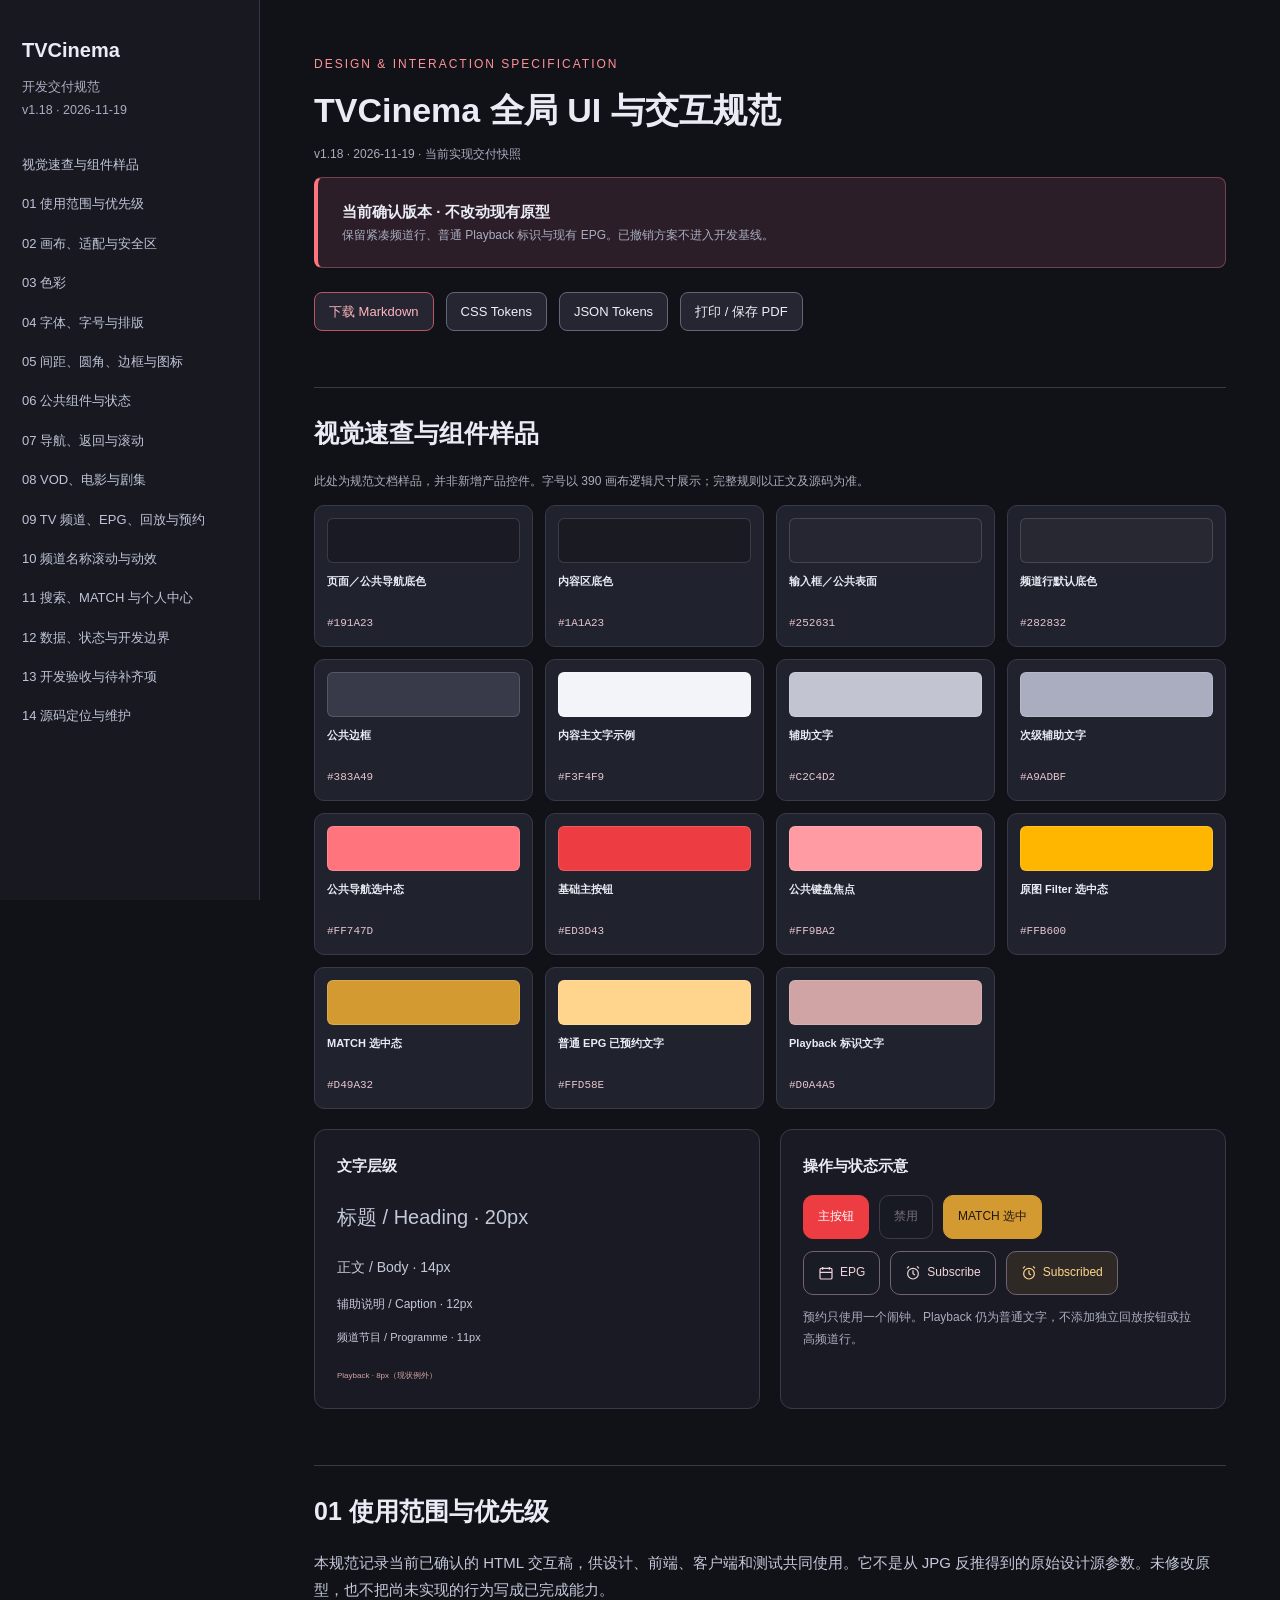
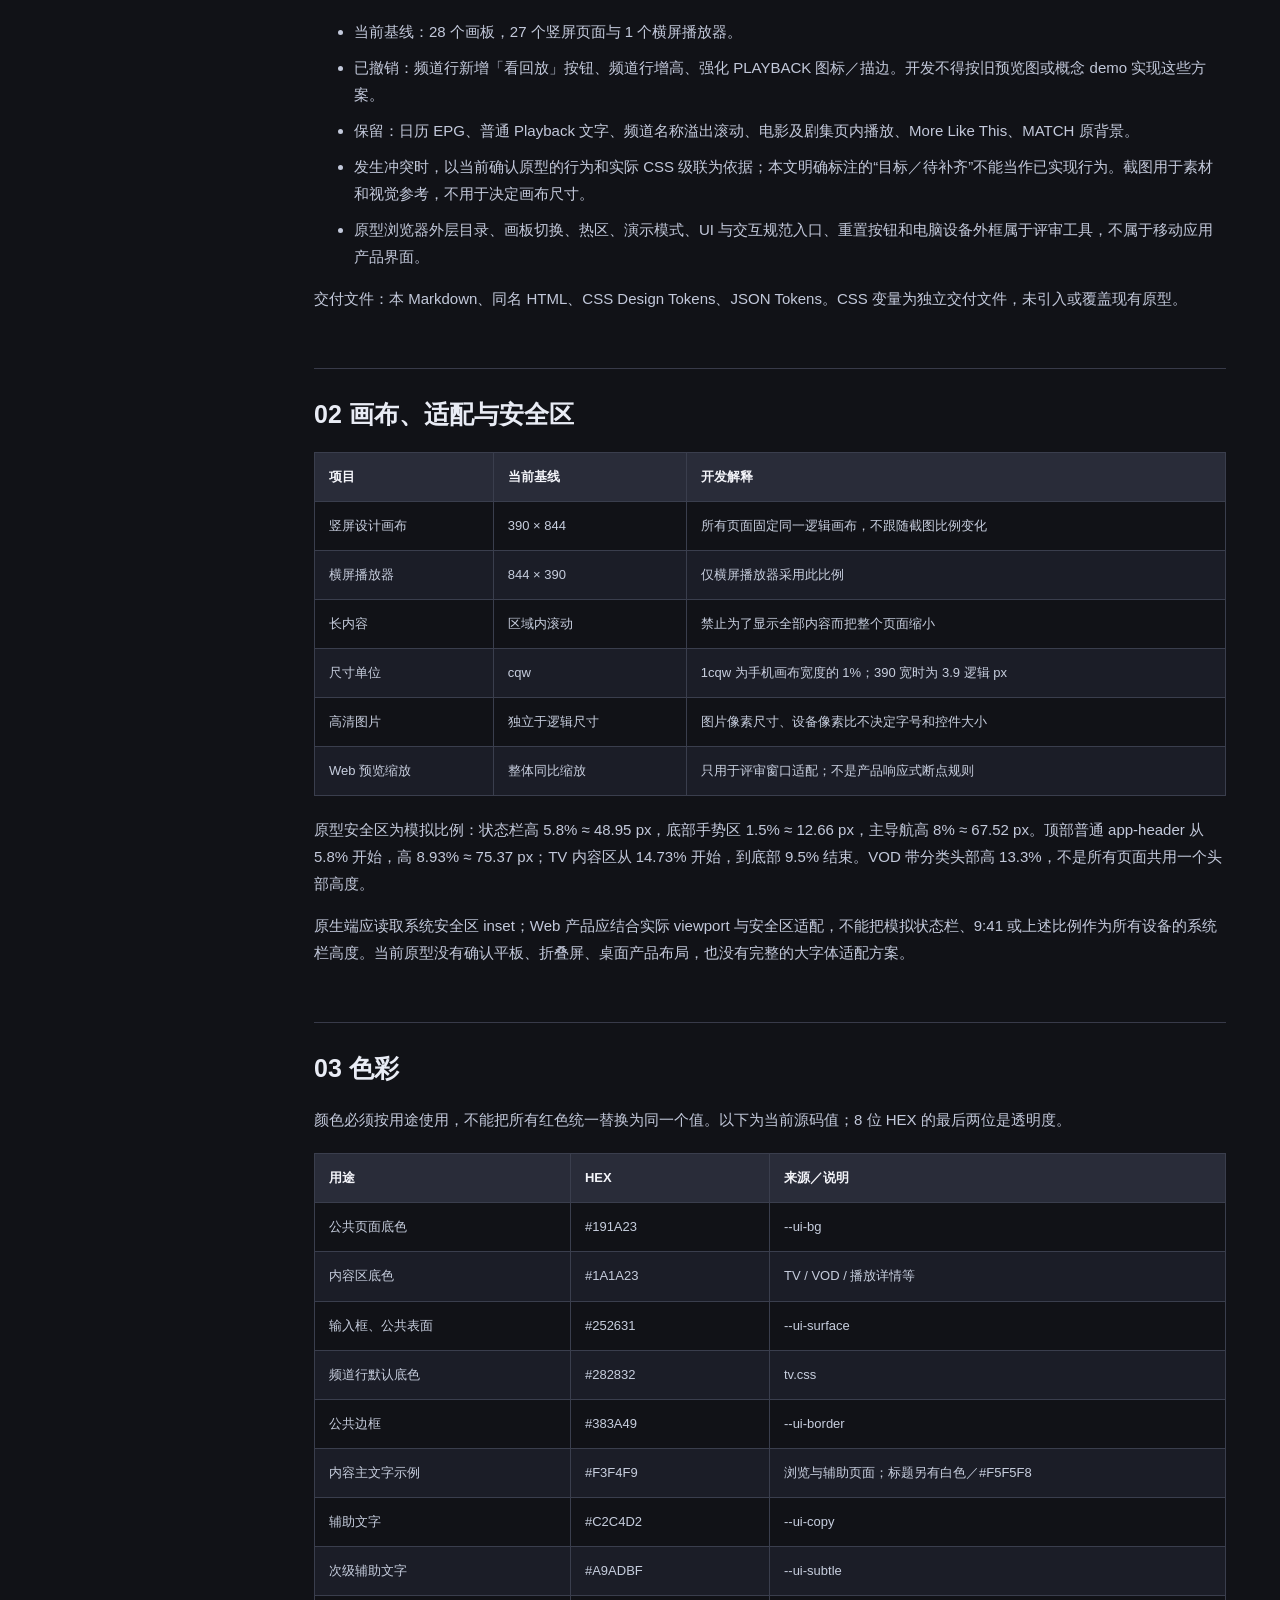
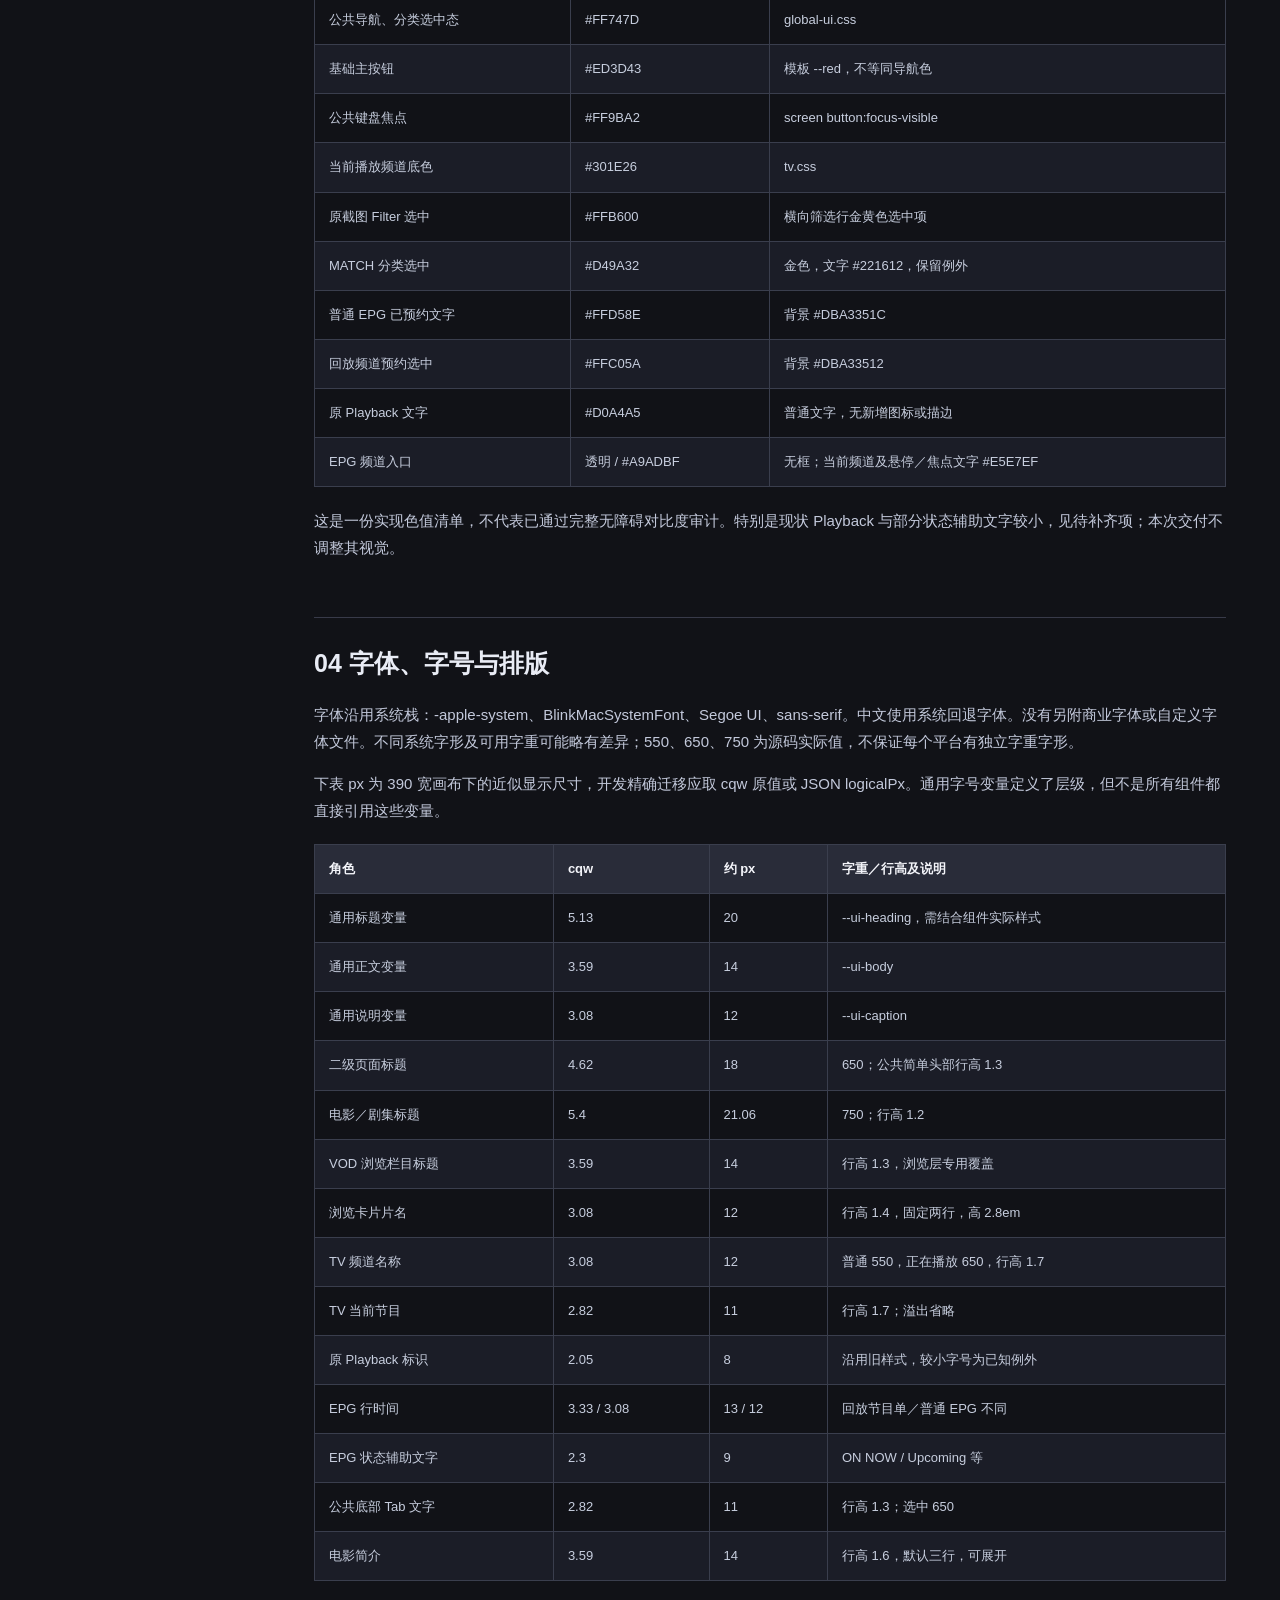
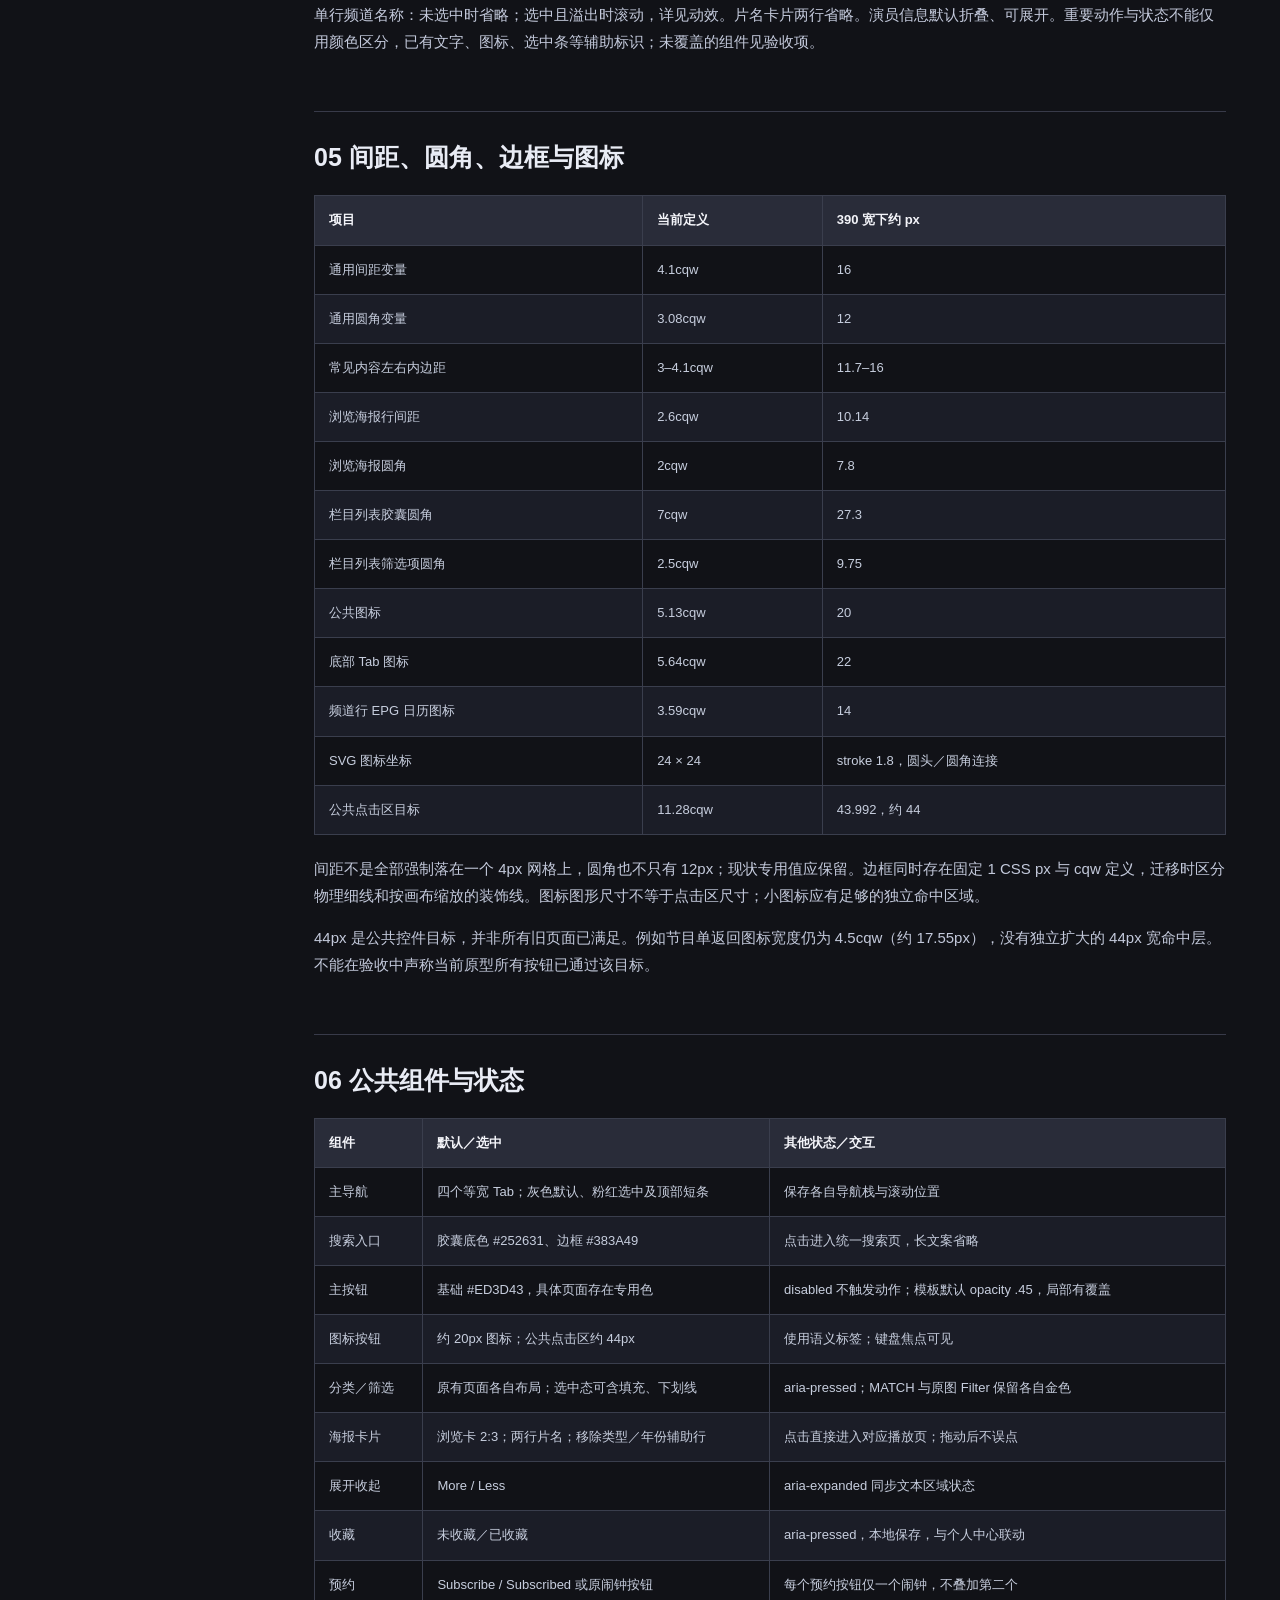
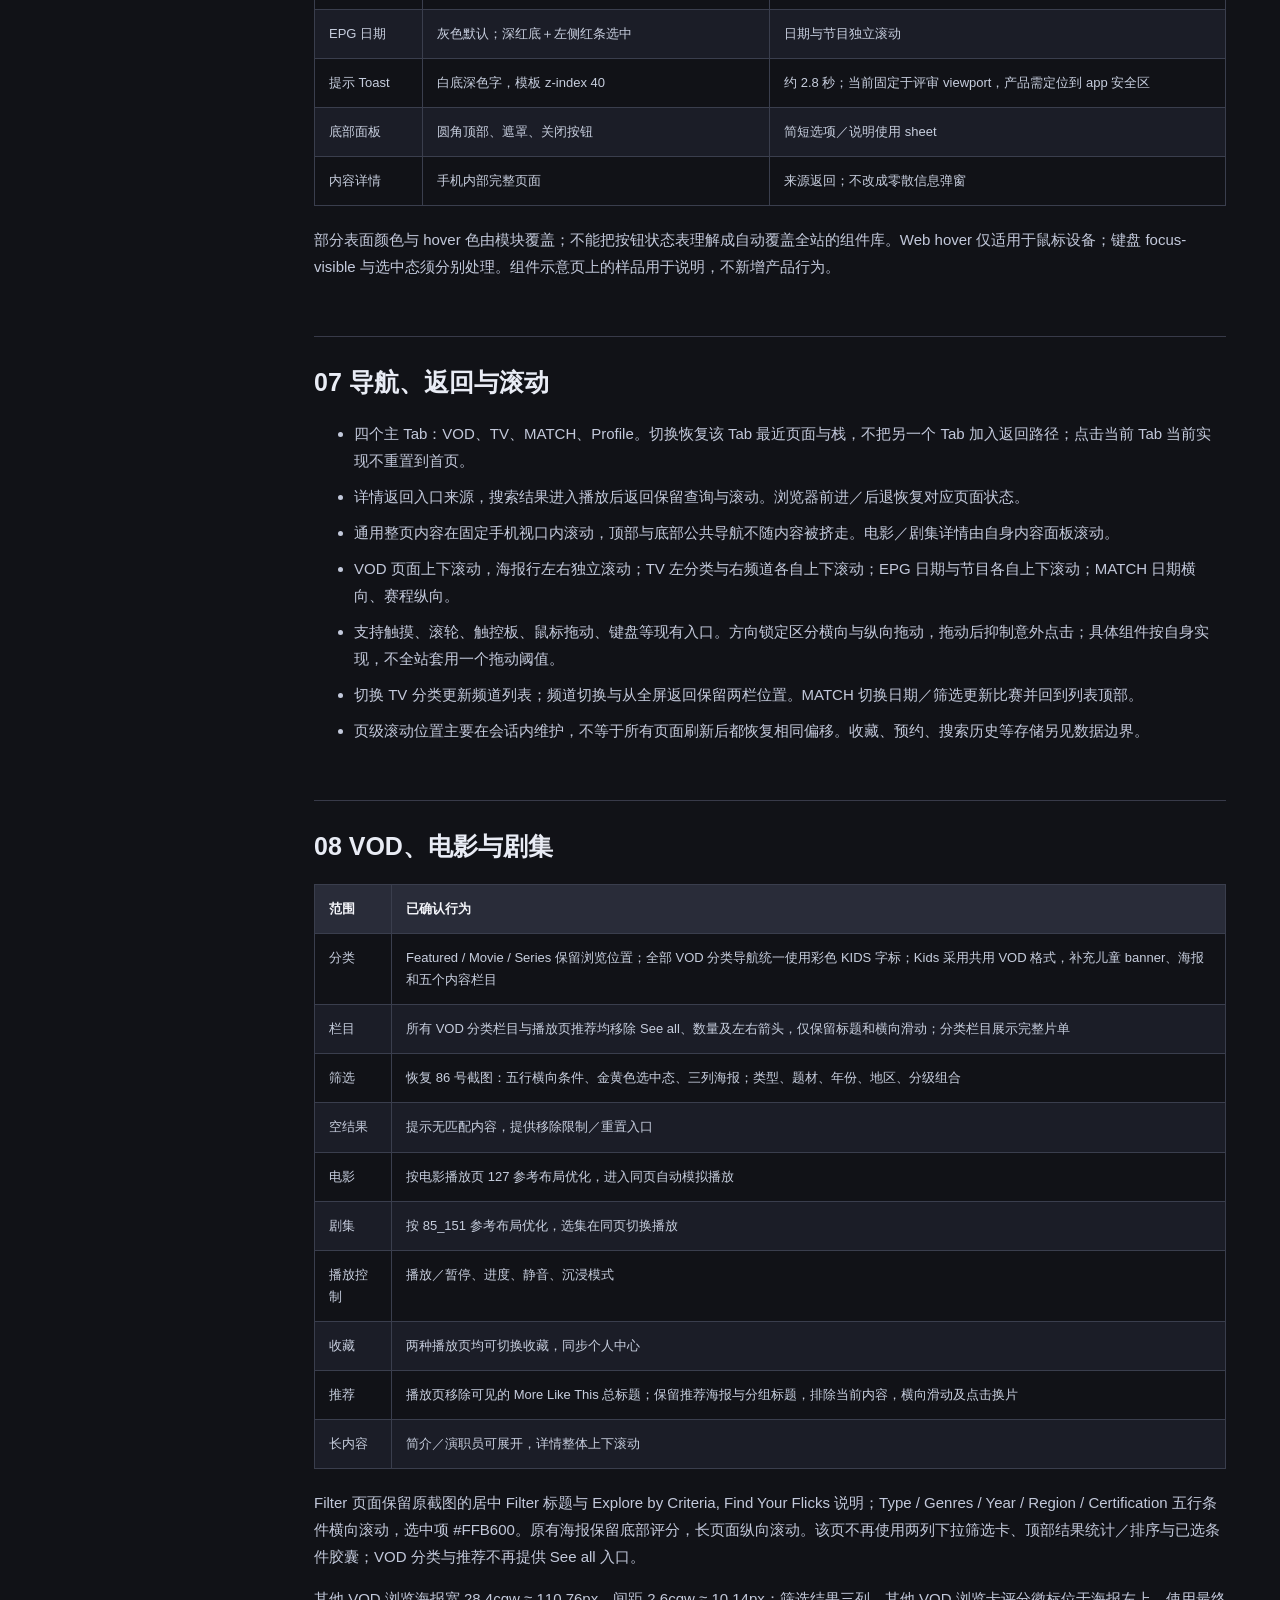
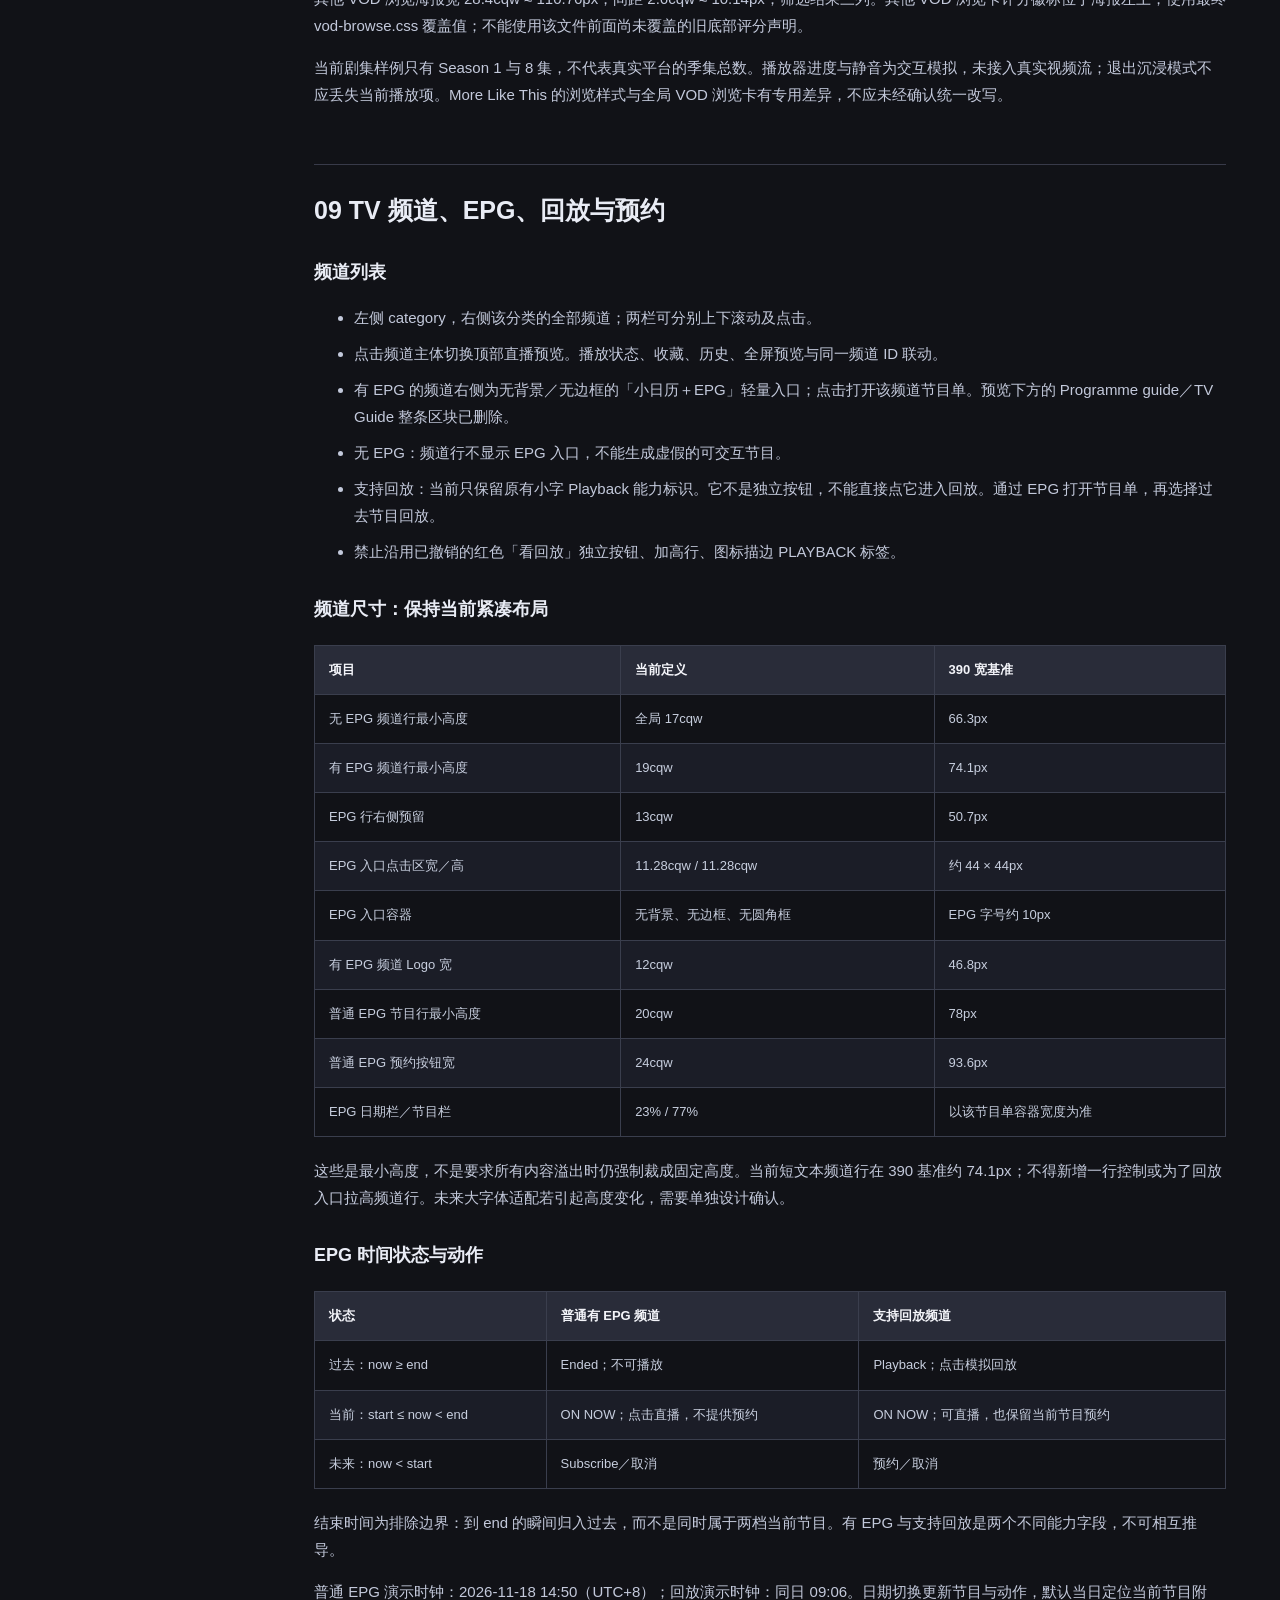
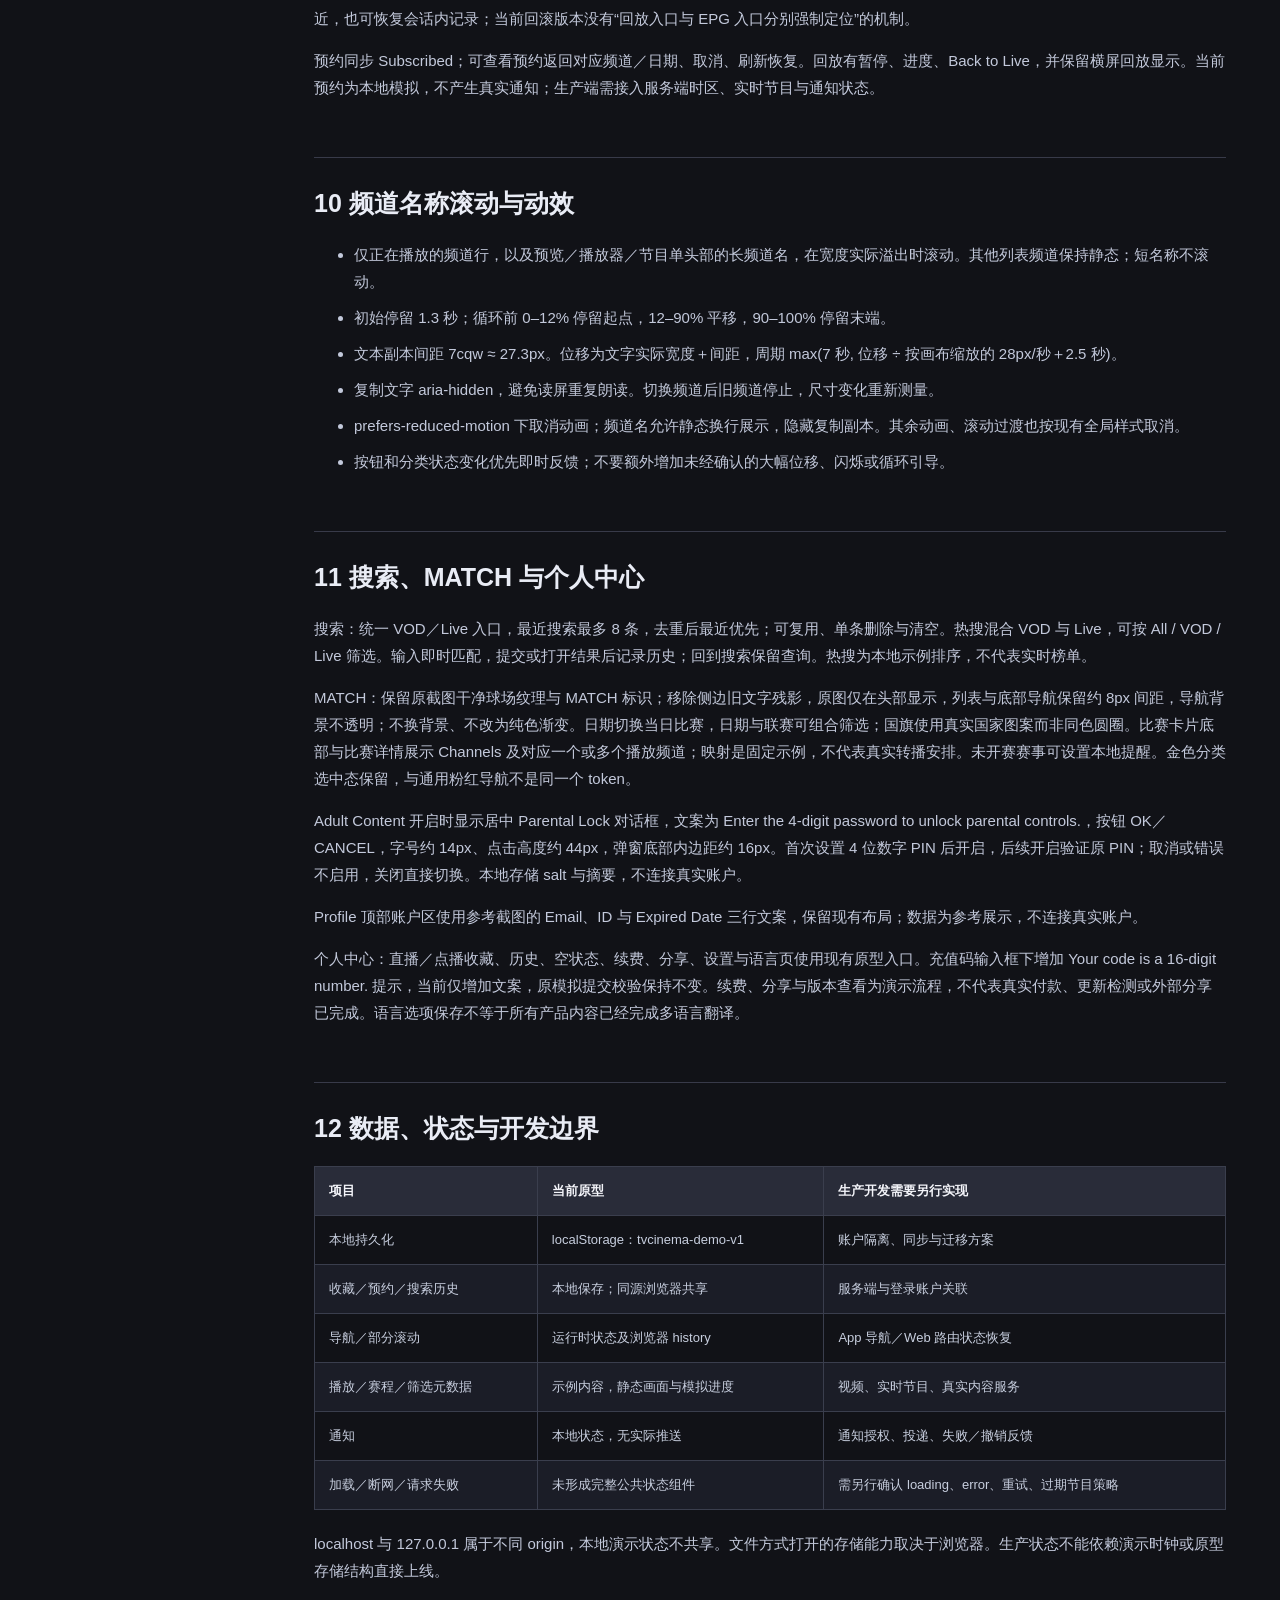
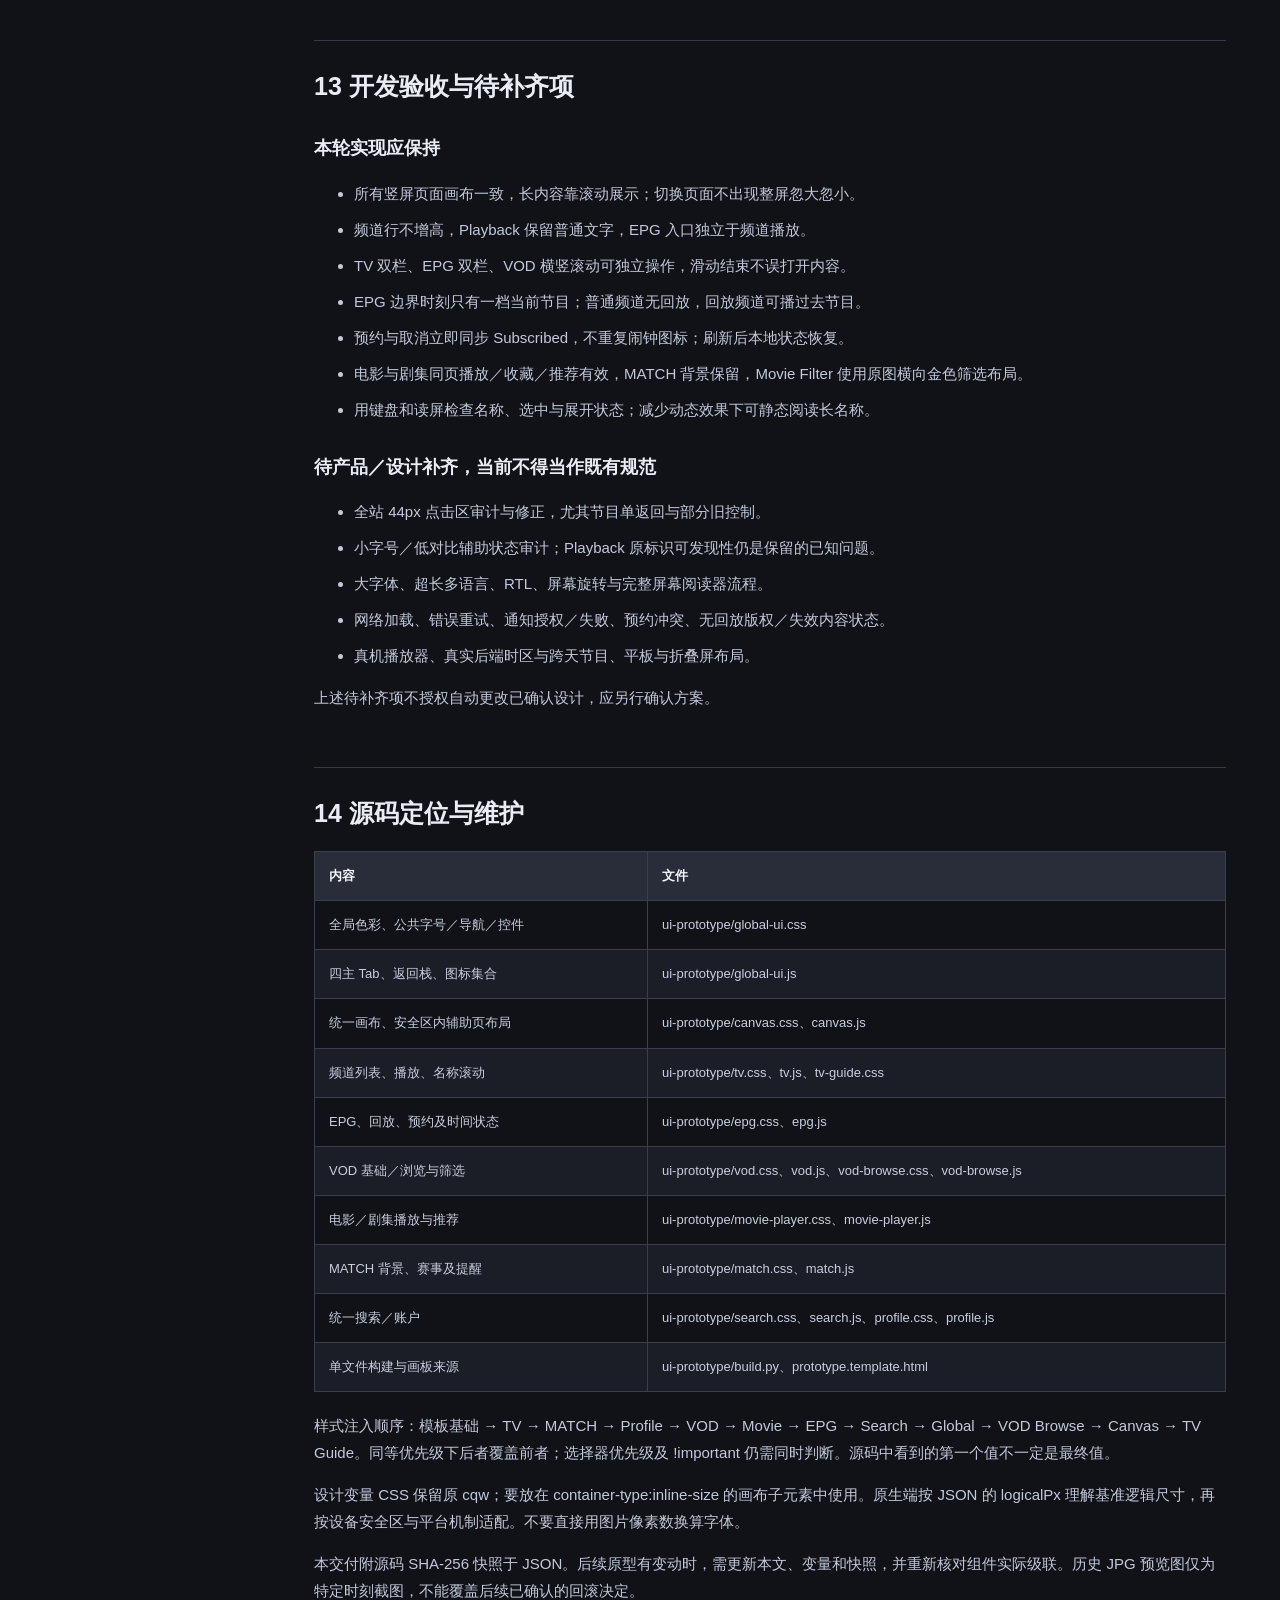
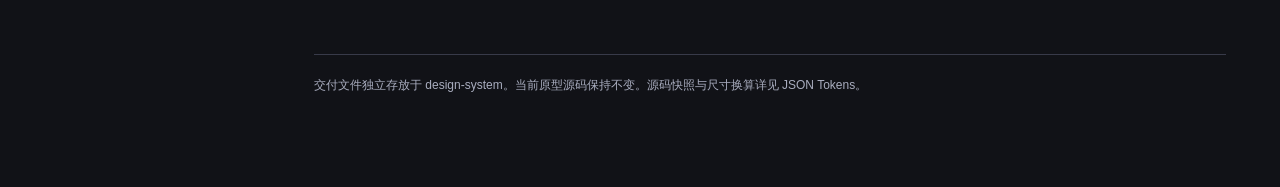
==== commit 4793be36: "Publish approved mobile design updates" ====
--- a/specs.html
+++ b/specs.html
@@ -1 +1 @@
-<!doctype html><html lang="zh-CN"><head><meta charset="utf-8"><meta name="viewport" content="width=device-width,initial-scale=1"><title>TVCinema 全局 UI 与交互规范 · v1.5</title><style>*{box-sizing:border-box}html{scroll-behavior:smooth;scroll-padding-top:30px}body{margin:0;color:#e9ecf5;background:#111217;font:15px/1.8 -apple-system,BlinkMacSystemFont,"Segoe UI",sans-serif}a{color:#ff9299;text-underline-offset:4px}a:focus-visible,button:focus-visible{outline:3px solid #ff9ba2;outline-offset:3px}.layout{display:grid;grid-template-columns:260px minmax(0,1fr);max-width:1500px;margin:auto}aside{height:100vh;position:sticky;top:0;padding:32px 22px;overflow:auto;border-right:1px solid #343743;background:#171820}aside strong{font-size:20px;display:block}aside small{display:block;color:#a9adbf;margin:8px 0 24px}nav a{display:block;color:#bfc5d7;font-size:13px;text-decoration:none;padding:8px 0}nav a:hover{color:#ff9299}main{max-width:1120px;min-width:0;padding:54px 54px 90px}.eyebrow{font-size:12px;letter-spacing:2px;color:#ff9299}h1{font-size:34px;line-height:1.3;margin:12px 0}h2{font-size:25px;margin:56px 0 20px;border-top:1px solid #383a49;padding-top:28px;line-height:1.4}h3{font-size:18px;margin:28px 0 12px}p,li{color:#c3c9db}li{margin:9px 0}code{font:12px/1.7 ui-monospace,SFMono-Regular,Consolas,monospace;background:#282b37;padding:2px 5px;border-radius:4px;color:#e4c5ce}table{border-collapse:collapse;width:100%;font-size:13px;line-height:1.7}th,td{padding:13px 14px;border:1px solid #3a3e4d;text-align:left;vertical-align:top}th{background:#292c39;color:#f3f4f9}td{color:#c7cede}tr:nth-child(even){background:#1b1d27}.table-wrap{overflow-x:auto;margin:20px 0}.intro{padding:20px 24px;border:1px solid #73424c;border-left:4px solid #ff747d;background:#2b1e28;border-radius:8px}.downloads{display:flex;gap:12px;flex-wrap:wrap;margin:24px 0}.downloads a,.print{border:1px solid #616779;background:#252631;color:#eef0f8;border-radius:8px;padding:9px 14px;font:inherit;font-size:13px;line-height:1.5;text-decoration:none;cursor:pointer}.downloads a:first-child{border-color:#b95764;color:#ffb5bc}.swatches{display:grid;grid-template-columns:repeat(4,minmax(0,1fr));gap:12px}.swatch{padding:12px;border:1px solid #383a49;background:#20222d;border-radius:10px}.swatch>span{display:block;height:45px;border-radius:6px;border:1px solid #ffffff25;margin-bottom:10px}.swatch b{display:block;font-size:11px;line-height:1.5;min-height:34px}.swatch code{font-size:11px;background:none;padding:0}.samples{display:grid;grid-template-columns:1fr 1fr;gap:20px}.sample{border:1px solid #383a49;border-radius:12px;padding:22px;background:#191a23}.sample h3{margin:0 0 16px;font-size:15px}.sample .row{display:flex;gap:10px;align-items:center;flex-wrap:wrap;margin:12px 0}.demo-btn{display:inline-flex;align-items:center;justify-content:center;gap:6px;height:44px;padding:0 14px;border-radius:10px;font-size:12px;border:1px solid #716275;background:#191b25;color:#f0d5dd}.demo-btn.selected{color:#ffd58e;background:#dba3351c}.demo-btn.primary{background:#ed3d43;border-color:#ed3d43;color:white}.demo-btn.disabled{opacity:.45}.demo-btn.match{background:#d49a32;border-color:#d49a32;color:#221612}.small{font-size:12px;color:#a9adbf}.replay{font-size:8px;color:#d0a4a5}.type20{font-size:20px}.type14{font-size:14px}.type12{font-size:12px}.type11{font-size:11px}.sample svg{width:16px;height:16px;stroke:currentColor;stroke-width:1.8;fill:none}.metadata{font-size:12px;color:#a9adbf}footer{margin-top:50px;color:#a9adbf;border-top:1px solid #383a49;padding-top:20px;font-size:12px}@media(max-width:1050px){main{padding:32px 26px}.layout{grid-template-columns:220px minmax(0,1fr)}.swatches{grid-template-columns:repeat(3,1fr)}}@media(max-width:760px){.layout{display:block}aside{position:static;height:auto;border-right:0;border-bottom:1px solid #383a49;padding:22px}nav{display:flex;gap:12px;overflow:auto}nav a{white-space:nowrap}main{padding:28px 18px}.swatches{grid-template-columns:repeat(2,1fr)}.samples{grid-template-columns:1fr}h1{font-size:28px}}@media print{body{background:white;color:#111}.layout{display:block}aside,.downloads,.print{display:none}main{max-width:none;padding:0}p,li,td,.small,.metadata{color:#222}h2{break-before:auto;color:#111}table{font-size:10px}th{background:#eee;color:#111}.sample,.swatch,.intro{background:#f7f7f7;color:#111}.swatch code,code{color:#222;background:#eee}tr:nth-child(even){background:#fafafa}table,.sample,.swatch{break-inside:avoid}a{color:#333}.swatches{grid-template-columns:repeat(4,1fr)}}</style></head><body><div class="layout"><aside><strong>TVCinema</strong><small>开发交付规范<br>v1.5 · 2026-11-18</small><nav aria-label="规范目录"><a href="#visual">视觉速查与组件样品</a><a href="#section-2">01 使用范围与优先级</a><a href="#section-3">02 画布、适配与安全区</a><a href="#section-4">03 色彩</a><a href="#section-5">04 字体、字号与排版</a><a href="#section-6">05 间距、圆角、边框与图标</a><a href="#section-7">06 公共组件与状态</a><a href="#section-8">07 导航、返回与滚动</a><a href="#section-9">08 VOD、电影与剧集</a><a href="#section-10">09 TV 频道、EPG、回放与预约</a><a href="#section-14">10 频道名称滚动与动效</a><a href="#section-15">11 搜索、MATCH 与个人中心</a><a href="#section-16">12 数据、状态与开发边界</a><a href="#section-17">13 开发验收与待补齐项</a><a href="#section-20">14 源码定位与维护</a></nav></aside><main><div class="eyebrow">DESIGN & INTERACTION SPECIFICATION</div><h1 id="section-1">TVCinema 全局 UI 与交互规范</h1><p class="metadata">v1.5 · 2026-11-18 · 当前实现交付快照</p><div class="intro"><b>当前确认版本 · 不改动现有原型</b><div class="small">保留紧凑频道行、普通 Replay 标识与现有 EPG。已撤销方案不进入开发基线。</div></div><div class="downloads"><a href="TVCinema-全局UI与交互规范.md" download>下载 Markdown</a><a href="TVCinema-design-tokens.css" download>CSS Tokens</a><a href="TVCinema-design-tokens.json" download>JSON Tokens</a><button type="button" class="print" onclick="window.print()">打印 / 保存 PDF</button></div><h2 id="visual">视觉速查与组件样品</h2><p class="small">此处为规范文档样品，并非新增产品控件。字号以 390 画布逻辑尺寸展示；完整规则以正文及源码为准。</p><div class="swatches"><div class="swatch"><span style="background:#191A23"></span><b>页面／公共导航底色</b><code>#191A23</code></div><div class="swatch"><span style="background:#1A1A23"></span><b>内容区底色</b><code>#1A1A23</code></div><div class="swatch"><span style="background:#252631"></span><b>输入框／公共表面</b><code>#252631</code></div><div class="swatch"><span style="background:#282832"></span><b>频道行默认底色</b><code>#282832</code></div><div class="swatch"><span style="background:#383A49"></span><b>公共边框</b><code>#383A49</code></div><div class="swatch"><span style="background:#F3F4F9"></span><b>内容主文字示例</b><code>#F3F4F9</code></div><div class="swatch"><span style="background:#C2C4D2"></span><b>辅助文字</b><code>#C2C4D2</code></div><div class="swatch"><span style="background:#A9ADBF"></span><b>次级辅助文字</b><code>#A9ADBF</code></div><div class="swatch"><span style="background:#FF747D"></span><b>公共导航选中态</b><code>#FF747D</code></div><div class="swatch"><span style="background:#ED3D43"></span><b>基础主按钮</b><code>#ED3D43</code></div><div class="swatch"><span style="background:#FF9BA2"></span><b>公共键盘焦点</b><code>#FF9BA2</code></div><div class="swatch"><span style="background:#FFB600"></span><b>原图 Filter 选中态</b><code>#FFB600</code></div><div class="swatch"><span style="background:#D49A32"></span><b>MATCH 选中态</b><code>#D49A32</code></div><div class="swatch"><span style="background:#FFD58E"></span><b>普通 EPG 已预约文字</b><code>#FFD58E</code></div><div class="swatch"><span style="background:#D0A4A5"></span><b>Replay 标识文字</b><code>#D0A4A5</code></div></div><div class="samples" style="margin-top:20px"><section class="sample"><h3>文字层级</h3><p class="type20">标题 / Heading · 20px</p><p class="type14">正文 / Body · 14px</p><p class="type12">辅助说明 / Caption · 12px</p><p class="type11">频道节目 / Programme · 11px</p><span class="replay">Replay · 8px（现状例外）</span></section><section class="sample"><h3>操作与状态示意</h3><div class="row"><span class="demo-btn primary">主按钮</span><span class="demo-btn disabled">禁用</span><span class="demo-btn match">MATCH 选中</span></div><div class="row"><span class="demo-btn"><svg viewBox="0 0 24 24" aria-hidden="true"><rect x="3" y="5" width="18" height="16" rx="2"/><path d="M7 3v4m10-4v4M3 11h18"/></svg>EPG</span><span class="demo-btn"><svg viewBox="0 0 24 24" aria-hidden="true"><circle cx="12" cy="13" r="8"/><path d="M12 8v5l3 2M3 5l3-3m12 0 3 3"/></svg>Subscribe</span><span class="demo-btn selected"><svg viewBox="0 0 24 24" aria-hidden="true"><circle cx="12" cy="13" r="8"/><path d="M12 8v5l3 2M3 5l3-3m12 0 3 3"/></svg>Subscribed</span></div><p class="small">预约只使用一个闹钟。Replay 仍为普通文字，不添加独立回放按钮或拉高频道行。</p></section></div><h2 id="section-2">01 使用范围与优先级</h2><p>本规范记录当前已确认的 HTML 交互稿，供设计、前端、客户端和测试共同使用。它不是从 JPG 反推得到的原始设计源参数。未修改原型，也不把尚未实现的行为写成已完成能力。</p><ul><li>当前基线：28 个画板，27 个竖屏页面与 1 个横屏播放器。</li><li>已撤销：频道行新增「看回放」按钮、频道行增高、强化 REPLAY 图标／描边。开发不得按旧预览图或概念 demo 实现这些方案。</li><li>保留：日历 EPG、预览下方 TV Guide、普通 Replay 文字、频道名称溢出滚动、电影及剧集页内播放、More Like This、MATCH 原背景。</li><li>发生冲突时，以当前确认原型的行为和实际 CSS 级联为依据；本文明确标注的“目标／待补齐”不能当作已实现行为。截图用于素材和视觉参考，不用于决定画布尺寸。</li><li>原型浏览器外层目录、画板切换、热区、演示模式、UI 与交互规范入口、重置按钮和电脑设备外框属于评审工具，不属于移动应用产品界面。</li></ul><p>交付文件：本 Markdown、同名 HTML、CSS Design Tokens、JSON Tokens。CSS 变量为独立交付文件，未引入或覆盖现有原型。</p><h2 id="section-3">02 画布、适配与安全区</h2><div class="table-wrap"><table><thead><tr><th>项目</th><th>当前基线</th><th>开发解释</th></tr></thead><tbody><tr><td>竖屏设计画布</td><td>390 × 844</td><td>所有页面固定同一逻辑画布，不跟随截图比例变化</td></tr><tr><td>横屏播放器</td><td>844 × 390</td><td>仅横屏播放器采用此比例</td></tr><tr><td>长内容</td><td>区域内滚动</td><td>禁止为了显示全部内容而把整个页面缩小</td></tr><tr><td>尺寸单位</td><td>cqw</td><td>1cqw 为手机画布宽度的 1%；390 宽时为 3.9 逻辑 px</td></tr><tr><td>高清图片</td><td>独立于逻辑尺寸</td><td>图片像素尺寸、设备像素比不决定字号和控件大小</td></tr><tr><td>Web 预览缩放</td><td>整体同比缩放</td><td>只用于评审窗口适配；不是产品响应式断点规则</td></tr></tbody></table></div><p>原型安全区为模拟比例：状态栏高 5.8% ≈ 48.95 px，底部手势区 1.5% ≈ 12.66 px，主导航高 8% ≈ 67.52 px。顶部普通 app-header 从 5.8% 开始，高 8.93% ≈ 75.37 px；TV 内容区从 14.73% 开始，到底部 9.5% 结束。VOD 带分类头部高 13.3%，不是所有页面共用一个头部高度。</p><p>原生端应读取系统安全区 inset；Web 产品应结合实际 viewport 与安全区适配，不能把模拟状态栏、9:41 或上述比例作为所有设备的系统栏高度。当前原型没有确认平板、折叠屏、桌面产品布局，也没有完整的大字体适配方案。</p><h2 id="section-4">03 色彩</h2><p>颜色必须按用途使用，不能把所有红色统一替换为同一个值。以下为当前源码值；8 位 HEX 的最后两位是透明度。</p><div class="table-wrap"><table><thead><tr><th>用途</th><th>HEX</th><th>来源／说明</th></tr></thead><tbody><tr><td>公共页面底色</td><td>#191A23</td><td>--ui-bg</td></tr><tr><td>内容区底色</td><td>#1A1A23</td><td>TV / VOD / 播放详情等</td></tr><tr><td>输入框、公共表面</td><td>#252631</td><td>--ui-surface</td></tr><tr><td>频道行默认底色</td><td>#282832</td><td>tv.css</td></tr><tr><td>公共边框</td><td>#383A49</td><td>--ui-border</td></tr><tr><td>内容主文字示例</td><td>#F3F4F9</td><td>浏览与辅助页面；标题另有白色／#F5F5F8</td></tr><tr><td>辅助文字</td><td>#C2C4D2</td><td>--ui-copy</td></tr><tr><td>次级辅助文字</td><td>#A9ADBF</td><td>--ui-subtle</td></tr><tr><td>公共导航、分类选中态</td><td>#FF747D</td><td>global-ui.css</td></tr><tr><td>基础主按钮</td><td>#ED3D43</td><td>模板 --red，不等同导航色</td></tr><tr><td>公共键盘焦点</td><td>#FF9BA2</td><td>screen button:focus-visible</td></tr><tr><td>当前播放频道底色</td><td>#301E26</td><td>tv.css</td></tr><tr><td>原截图 Filter 选中</td><td>#FFB600</td><td>横向筛选行金黄色选中项</td></tr><tr><td>MATCH 分类选中</td><td>#D49A32</td><td>金色，文字 #221612，保留例外</td></tr><tr><td>普通 EPG 已预约文字</td><td>#FFD58E</td><td>背景 #DBA3351C</td></tr><tr><td>回放频道预约选中</td><td>#FFC05A</td><td>背景 #DBA33512</td></tr><tr><td>原 Replay 文字</td><td>#D0A4A5</td><td>普通文字，无新增图标或描边</td></tr><tr><td>EPG 按钮</td><td>#191B25 / #F0D5DD</td><td>底色／文字；边框 #716275</td></tr></tbody></table></div><p>这是一份实现色值清单，不代表已通过完整无障碍对比度审计。特别是现状 Replay 与部分状态辅助文字较小，见待补齐项；本次交付不调整其视觉。</p><h2 id="section-5">04 字体、字号与排版</h2><p>字体沿用系统栈：-apple-system、BlinkMacSystemFont、Segoe UI、sans-serif。中文使用系统回退字体。没有另附商业字体或自定义字体文件。不同系统字形及可用字重可能略有差异；550、650、750 为源码实际值，不保证每个平台有独立字重字形。</p><p>下表 px 为 390 宽画布下的近似显示尺寸，开发精确迁移应取 cqw 原值或 JSON logicalPx。通用字号变量定义了层级，但不是所有组件都直接引用这些变量。</p><div class="table-wrap"><table><thead><tr><th>角色</th><th>cqw</th><th>约 px</th><th>字重／行高及说明</th></tr></thead><tbody><tr><td>通用标题变量</td><td>5.13</td><td>20</td><td>--ui-heading，需结合组件实际样式</td></tr><tr><td>通用正文变量</td><td>3.59</td><td>14</td><td>--ui-body</td></tr><tr><td>通用说明变量</td><td>3.08</td><td>12</td><td>--ui-caption</td></tr><tr><td>二级页面标题</td><td>4.62</td><td>18</td><td>650；公共简单头部行高 1.3</td></tr><tr><td>电影／剧集标题</td><td>5.4</td><td>21.06</td><td>750；行高 1.2</td></tr><tr><td>VOD 浏览栏目标题</td><td>3.59</td><td>14</td><td>行高 1.3，浏览层专用覆盖</td></tr><tr><td>浏览卡片片名</td><td>3.08</td><td>12</td><td>行高 1.4，固定两行，高 2.8em</td></tr><tr><td>TV 频道名称</td><td>3.08</td><td>12</td><td>普通 550，正在播放 650，行高 1.7</td></tr><tr><td>TV 当前节目</td><td>2.82</td><td>11</td><td>行高 1.7；溢出省略</td></tr><tr><td>原 Replay 标识</td><td>2.05</td><td>8</td><td>沿用旧样式，较小字号为已知例外</td></tr><tr><td>EPG 行时间</td><td>3.33 / 3.08</td><td>13 / 12</td><td>回放节目单／普通 EPG 不同</td></tr><tr><td>EPG 状态辅助文字</td><td>2.3</td><td>9</td><td>ON NOW / Upcoming 等</td></tr><tr><td>公共底部 Tab 文字</td><td>2.82</td><td>11</td><td>行高 1.3；选中 650</td></tr><tr><td>电影简介</td><td>3.59</td><td>14</td><td>行高 1.6，默认三行，可展开</td></tr></tbody></table></div><p>单行频道名称：未选中时省略；选中且溢出时滚动，详见动效。片名卡片两行省略。演员信息默认折叠、可展开。重要动作与状态不能仅用颜色区分，已有文字、图标、选中条等辅助标识；未覆盖的组件见验收项。</p><h2 id="section-6">05 间距、圆角、边框与图标</h2><div class="table-wrap"><table><thead><tr><th>项目</th><th>当前定义</th><th>390 宽下约 px</th></tr></thead><tbody><tr><td>通用间距变量</td><td>4.1cqw</td><td>16</td></tr><tr><td>通用圆角变量</td><td>3.08cqw</td><td>12</td></tr><tr><td>常见内容左右内边距</td><td>3–4.1cqw</td><td>11.7–16</td></tr><tr><td>浏览海报行间距</td><td>2.6cqw</td><td>10.14</td></tr><tr><td>浏览海报圆角</td><td>2cqw</td><td>7.8</td></tr><tr><td>栏目列表胶囊圆角</td><td>7cqw</td><td>27.3</td></tr><tr><td>栏目列表筛选项圆角</td><td>2.5cqw</td><td>9.75</td></tr><tr><td>公共图标</td><td>5.13cqw</td><td>20</td></tr><tr><td>底部 Tab 图标</td><td>5.64cqw</td><td>22</td></tr><tr><td>EPG 日历图标</td><td>4.1cqw</td><td>16</td></tr><tr><td>SVG 图标坐标</td><td>24 × 24</td><td>stroke 1.8，圆头／圆角连接</td></tr><tr><td>公共点击区目标</td><td>11.28cqw</td><td>43.992，约 44</td></tr></tbody></table></div><p>间距不是全部强制落在一个 4px 网格上，圆角也不只有 12px；现状专用值应保留。边框同时存在固定 1 CSS px 与 cqw 定义，迁移时区分物理细线和按画布缩放的装饰线。图标图形尺寸不等于点击区尺寸；小图标应有足够的独立命中区域。</p><p>44px 是公共控件目标，并非所有旧页面已满足。例如节目单返回图标宽度仍为 4.5cqw（约 17.55px），没有独立扩大的 44px 宽命中层。不能在验收中声称当前原型所有按钮已通过该目标。</p><h2 id="section-7">06 公共组件与状态</h2><div class="table-wrap"><table><thead><tr><th>组件</th><th>默认／选中</th><th>其他状态／交互</th></tr></thead><tbody><tr><td>主导航</td><td>四个等宽 Tab；灰色默认、粉红选中及顶部短条</td><td>保存各自导航栈与滚动位置</td></tr><tr><td>搜索入口</td><td>胶囊底色 #252631、边框 #383A49</td><td>点击进入统一搜索页，长文案省略</td></tr><tr><td>主按钮</td><td>基础 #ED3D43，具体页面存在专用色</td><td>disabled 不触发动作；模板默认 opacity .45，局部有覆盖</td></tr><tr><td>图标按钮</td><td>约 20px 图标；公共点击区约 44px</td><td>使用语义标签；键盘焦点可见</td></tr><tr><td>分类／筛选</td><td>原有页面各自布局；选中态可含填充、下划线</td><td>aria-pressed；MATCH 与原图 Filter 保留各自金色</td></tr><tr><td>海报卡片</td><td>浏览卡 2:3；两行片名、类型／年份</td><td>点击直接进入对应播放页；拖动后不误点</td></tr><tr><td>展开收起</td><td>More / Less</td><td>aria-expanded 同步文本区域状态</td></tr><tr><td>收藏</td><td>未收藏／已收藏</td><td>aria-pressed，本地保存，与个人中心联动</td></tr><tr><td>预约</td><td>Subscribe / Subscribed 或原闹钟按钮</td><td>每个预约按钮仅一个闹钟，不叠加第二个</td></tr><tr><td>EPG 日期</td><td>灰色默认；深红底＋左侧红条选中</td><td>日期与节目独立滚动</td></tr><tr><td>提示 Toast</td><td>白底深色字，模板 z-index 40</td><td>约 2.8 秒；当前固定于评审 viewport，产品需定位到 app 安全区</td></tr><tr><td>底部面板</td><td>圆角顶部、遮罩、关闭按钮</td><td>简短选项／说明使用 sheet</td></tr><tr><td>内容详情</td><td>手机内部完整页面</td><td>来源返回；不改成零散信息弹窗</td></tr></tbody></table></div><p>部分表面颜色与 hover 色由模块覆盖；不能把按钮状态表理解成自动覆盖全站的组件库。Web hover 仅适用于鼠标设备；键盘 focus-visible 与选中态须分别处理。组件示意页上的样品用于说明，不新增产品行为。</p><h2 id="section-8">07 导航、返回与滚动</h2><ul><li>四个主 Tab：VOD、TV、MATCH、Profile。切换恢复该 Tab 最近页面与栈，不把另一个 Tab 加入返回路径；点击当前 Tab 当前实现不重置到首页。</li><li>详情返回入口来源，搜索结果进入播放后返回保留查询与滚动。浏览器前进／后退恢复对应页面状态。</li><li>通用整页内容在固定手机视口内滚动，顶部与底部公共导航不随内容被挤走。电影／剧集详情由自身内容面板滚动。</li><li>VOD 页面上下滚动，海报行左右独立滚动；TV 左分类与右频道各自上下滚动；EPG 日期与节目各自上下滚动；MATCH 日期横向、赛程纵向。</li><li>支持触摸、滚轮、触控板、鼠标拖动、键盘等现有入口。方向锁定区分横向与纵向拖动，拖动后抑制意外点击；具体组件按自身实现，不全站套用一个拖动阈值。</li><li>切换 TV 分类更新频道列表；频道切换与从全屏返回保留两栏位置。MATCH 切换日期／筛选更新比赛并回到列表顶部。</li><li>页级滚动位置主要在会话内维护，不等于所有页面刷新后都恢复相同偏移。收藏、预约、搜索历史等存储另见数据边界。</li></ul><h2 id="section-9">08 VOD、电影与剧集</h2><div class="table-wrap"><table><thead><tr><th>范围</th><th>已确认行为</th></tr></thead><tbody><tr><td>分类</td><td>Featured / Movie / Series 保留浏览位置；全部 VOD 分类导航统一使用彩色 KIDS 字标；Kids 页保留 81 号原图的 Ride or Die 横幅和下方留白，不附加动画片单与栏目</td></tr><tr><td>栏目</td><td>Movie 栏目只保留标题与完整片单的左右滑动，移除 See all、数量及左右箭头；其余分类保留原有栏目入口</td></tr><tr><td>筛选</td><td>恢复 86 号截图：五行横向条件、金黄色选中态、三列海报；类型、题材、年份、地区、分级组合</td></tr><tr><td>空结果</td><td>提示无匹配内容，提供移除限制／重置入口</td></tr><tr><td>电影</td><td>按电影播放页 127 参考布局优化，进入同页自动模拟播放</td></tr><tr><td>剧集</td><td>按 85_151 参考布局优化，选集在同页切换播放</td></tr><tr><td>播放控制</td><td>播放／暂停、进度、静音、沉浸模式</td></tr><tr><td>收藏</td><td>两种播放页均可切换收藏，同步个人中心</td></tr><tr><td>推荐</td><td>More Like This 排除当前内容，按内容类型推荐，横向滚动，点击换片</td></tr><tr><td>长内容</td><td>简介／演职员可展开，详情整体上下滚动</td></tr></tbody></table></div><p>Filter 页面保留原截图的居中 Filter 标题与 Explore by Criteria, Find Your Flicks 说明；Type / Genres / Year / Region / Certification 五行条件横向滚动，选中项 #FFB600。原有海报保留底部评分，长页面纵向滚动。该页不再使用两列下拉筛选卡、顶部结果统计／排序与已选条件胶囊；See all 栏目列表继续使用原有列表规则。</p><p>其他 VOD 浏览海报宽 28.4cqw ≈ 110.76px，间距 2.6cqw ≈ 10.14px；筛选结果三列。其他 VOD 浏览卡评分徽标位于海报左上，使用最终 vod-browse.css 覆盖值；不能使用该文件前面尚未覆盖的旧底部评分声明。</p><p>当前剧集样例只有 Season 1 与 8 集，不代表真实平台的季集总数。播放器进度与静音为交互模拟，未接入真实视频流；退出沉浸模式不应丢失当前播放项。More Like This 的浏览样式与全局 VOD 浏览卡有专用差异，不应未经确认统一改写。</p><h2 id="section-10">09 TV 频道、EPG、回放与预约</h2><h3 id="section-11">频道列表</h3><ul><li>左侧 category，右侧该分类的全部频道；两栏可分别上下滚动及点击。</li><li>点击频道主体切换顶部直播预览。播放状态、收藏、历史、全屏预览与同一频道 ID 联动。</li><li>有 EPG 的频道右侧为「日历＋EPG」按钮，预览下方另有 TV Guide 快捷入口；点击打开该频道节目单。</li><li>无 EPG：频道行不显示 EPG 入口，TV Guide 快捷按钮禁用并显示 No EPG。不能生成虚假的可交互节目。</li><li>支持回放：当前只保留原有小字 Replay 能力标识。它不是独立按钮，不能直接点它进入回放。通过 EPG 打开节目单，再选择过去节目回放。</li><li>禁止沿用已撤销的红色「看回放」独立按钮、加高行、图标描边 REPLAY 标签。</li></ul><h3 id="section-12">频道尺寸：保持当前紧凑布局</h3><div class="table-wrap"><table><thead><tr><th>项目</th><th>当前定义</th><th>390 宽基准</th></tr></thead><tbody><tr><td>无 EPG 频道行最小高度</td><td>全局 17cqw</td><td>66.3px</td></tr><tr><td>有 EPG 频道行最小高度</td><td>19cqw</td><td>74.1px</td></tr><tr><td>EPG 行右侧预留</td><td>16.5cqw</td><td>64.35px</td></tr><tr><td>EPG 按钮宽／最小高度</td><td>14cqw / 11.28cqw</td><td>54.6 / 约 44px</td></tr><tr><td>EPG 按钮圆角</td><td>2cqw</td><td>7.8px</td></tr><tr><td>有 EPG 频道 Logo 宽</td><td>12cqw</td><td>46.8px</td></tr><tr><td>普通 EPG 节目行最小高度</td><td>20cqw</td><td>78px</td></tr><tr><td>普通 EPG 预约按钮宽</td><td>24cqw</td><td>93.6px</td></tr><tr><td>EPG 日期栏／节目栏</td><td>23% / 77%</td><td>以该节目单容器宽度为准</td></tr></tbody></table></div><p>这些是最小高度，不是要求所有内容溢出时仍强制裁成固定高度。当前短文本频道行在 390 基准约 74.1px；不得新增一行控制或为了回放入口拉高频道行。未来大字体适配若引起高度变化，需要单独设计确认。</p><h3 id="section-13">EPG 时间状态与动作</h3><div class="table-wrap"><table><thead><tr><th>状态</th><th>普通有 EPG 频道</th><th>支持回放频道</th></tr></thead><tbody><tr><td>过去：now ≥ end</td><td>Ended；不可播放</td><td>Replay；点击模拟回放</td></tr><tr><td>当前：start ≤ now &lt; end</td><td>ON NOW；点击直播，不提供预约</td><td>ON NOW；可直播，也保留当前节目预约</td></tr><tr><td>未来：now &lt; start</td><td>Subscribe／取消</td><td>预约／取消</td></tr></tbody></table></div><p>结束时间为排除边界：到 end 的瞬间归入过去，而不是同时属于两档当前节目。有 EPG 与支持回放是两个不同能力字段，不可相互推导。</p><p>普通 EPG 演示时钟：2026-11-18 14:50（UTC+8）；回放演示时钟：同日 09:06。日期切换更新节目与动作，默认当日定位当前节目附近，也可恢复会话内记录；当前回滚版本没有“回放入口与 EPG 入口分别强制定位”的机制。</p><p>预约同步 Subscribed；可查看预约返回对应频道／日期、取消、刷新恢复。回放有暂停、进度、Back to Live，并保留横屏回放显示。当前预约为本地模拟，不产生真实通知；生产端需接入服务端时区、实时节目与通知状态。</p><h2 id="section-14">10 频道名称滚动与动效</h2><ul><li>仅正在播放的频道行，以及预览／播放器／节目单头部的长频道名，在宽度实际溢出时滚动。其他列表频道保持静态；短名称不滚动。</li><li>初始停留 1.3 秒；循环前 0–12% 停留起点，12–90% 平移，90–100% 停留末端。</li><li>文本副本间距 7cqw ≈ 27.3px。位移为文字实际宽度＋间距，周期 max(7 秒, 位移 ÷ 按画布缩放的 28px/秒＋2.5 秒)。</li><li>复制文字 aria-hidden，避免读屏重复朗读。切换频道后旧频道停止，尺寸变化重新测量。</li><li>prefers-reduced-motion 下取消动画；频道名允许静态换行展示，隐藏复制副本。其余动画、滚动过渡也按现有全局样式取消。</li><li>按钮和分类状态变化优先即时反馈；不要额外增加未经确认的大幅位移、闪烁或循环引导。</li></ul><h2 id="section-15">11 搜索、MATCH 与个人中心</h2><p>搜索：统一 VOD／Live 入口，最近搜索最多 8 条，去重后最近优先；可复用、单条删除与清空。热搜混合 VOD 与 Live，可按 All / VOD / Live 筛选。输入即时匹配，提交或打开结果后记录历史；回到搜索保留查询。热搜为本地示例排序，不代表实时榜单。</p><p>MATCH：保留原截图球场纹理与 MATCH 标识；不换背景、不改为纯色渐变。日期切换当日比赛，日期与联赛可组合筛选；国旗使用真实国家图案而非同色圆圈。未开赛赛事可设置本地提醒。金色分类选中态保留，与通用粉红导航不是同一个 token。</p><p>个人中心：直播／点播收藏、历史、空状态、续费、分享、设置与语言页使用现有原型入口。续费、分享与版本查看为演示流程，不代表真实付款、更新检测或外部分享已完成。语言选项保存不等于所有产品内容已经完成多语言翻译。</p><h2 id="section-16">12 数据、状态与开发边界</h2><div class="table-wrap"><table><thead><tr><th>项目</th><th>当前原型</th><th>生产开发需要另行实现</th></tr></thead><tbody><tr><td>本地持久化</td><td>localStorage：tvcinema-demo-v1</td><td>账户隔离、同步与迁移方案</td></tr><tr><td>收藏／预约／搜索历史</td><td>本地保存；同源浏览器共享</td><td>服务端与登录账户关联</td></tr><tr><td>导航／部分滚动</td><td>运行时状态及浏览器 history</td><td>App 导航／Web 路由状态恢复</td></tr><tr><td>播放／赛程／筛选元数据</td><td>示例内容，静态画面与模拟进度</td><td>视频、实时节目、真实内容服务</td></tr><tr><td>通知</td><td>本地状态，无实际推送</td><td>通知授权、投递、失败／撤销反馈</td></tr><tr><td>加载／断网／请求失败</td><td>未形成完整公共状态组件</td><td>需另行确认 loading、error、重试、过期节目策略</td></tr></tbody></table></div><p>localhost 与 127.0.0.1 属于不同 origin，本地演示状态不共享。文件方式打开的存储能力取决于浏览器。生产状态不能依赖演示时钟或原型存储结构直接上线。</p><h2 id="section-17">13 开发验收与待补齐项</h2><h3 id="section-18">本轮实现应保持</h3><ul><li>所有竖屏页面画布一致，长内容靠滚动展示；切换页面不出现整屏忽大忽小。</li><li>频道行不增高，Replay 保留普通文字，EPG 入口独立于频道播放。</li><li>TV 双栏、EPG 双栏、VOD 横竖滚动可独立操作，滑动结束不误打开内容。</li><li>EPG 边界时刻只有一档当前节目；普通频道无回放，回放频道可播过去节目。</li><li>预约与取消立即同步 Subscribed，不重复闹钟图标；刷新后本地状态恢复。</li><li>电影与剧集同页播放／收藏／推荐有效，MATCH 背景保留，Movie Filter 使用原图横向金色筛选布局。</li><li>用键盘和读屏检查名称、选中与展开状态；减少动态效果下可静态阅读长名称。</li></ul><h3 id="section-19">待产品／设计补齐，当前不得当作既有规范</h3><ul><li>全站 44px 点击区审计与修正，尤其节目单返回与部分旧控制。</li><li>小字号／低对比辅助状态审计；Replay 原标识可发现性仍是保留的已知问题。</li><li>大字体、超长多语言、RTL、屏幕旋转与完整屏幕阅读器流程。</li><li>网络加载、错误重试、通知授权／失败、预约冲突、无回放版权／失效内容状态。</li><li>真机播放器、真实后端时区与跨天节目、平板与折叠屏布局。</li></ul><p>上述待补齐项不授权自动更改已确认设计，应另行确认方案。</p><h2 id="section-20">14 源码定位与维护</h2><div class="table-wrap"><table><thead><tr><th>内容</th><th>文件</th></tr></thead><tbody><tr><td>全局色彩、公共字号／导航／控件</td><td>ui-prototype/global-ui.css</td></tr><tr><td>四主 Tab、返回栈、图标集合</td><td>ui-prototype/global-ui.js</td></tr><tr><td>统一画布、安全区内辅助页布局</td><td>ui-prototype/canvas.css、canvas.js</td></tr><tr><td>频道列表、播放、名称滚动</td><td>ui-prototype/tv.css、tv.js、tv-guide.css</td></tr><tr><td>EPG、回放、预约及时间状态</td><td>ui-prototype/epg.css、epg.js</td></tr><tr><td>VOD 基础／浏览与筛选</td><td>ui-prototype/vod.css、vod.js、vod-browse.css、vod-browse.js</td></tr><tr><td>电影／剧集播放与推荐</td><td>ui-prototype/movie-player.css、movie-player.js</td></tr><tr><td>MATCH 背景、赛事及提醒</td><td>ui-prototype/match.css、match.js</td></tr><tr><td>统一搜索／账户</td><td>ui-prototype/search.css、search.js、profile.css、profile.js</td></tr><tr><td>单文件构建与画板来源</td><td>ui-prototype/build.py、prototype.template.html</td></tr></tbody></table></div><p>样式注入顺序：模板基础 → TV → MATCH → Profile → VOD → Movie → EPG → Search → Global → VOD Browse → Canvas → TV Guide。同等优先级下后者覆盖前者；选择器优先级及 !important 仍需同时判断。源码中看到的第一个值不一定是最终值。</p><p>设计变量 CSS 保留原 cqw；要放在 container-type:inline-size 的画布子元素中使用。原生端按 JSON 的 logicalPx 理解基准逻辑尺寸，再按设备安全区与平台机制适配。不要直接用图片像素数换算字体。</p><p>本交付附源码 SHA-256 快照于 JSON。后续原型有变动时，需更新本文、变量和快照，并重新核对组件实际级联。历史 JPG 预览图仅为特定时刻截图，不能覆盖后续已确认的回滚决定。</p><footer>交付文件独立存放于 design-system。当前原型源码保持不变。源码快照与尺寸换算详见 JSON Tokens。</footer></main></div></body></html>+<!doctype html><html lang="zh-CN"><head><meta charset="utf-8"><meta name="viewport" content="width=device-width,initial-scale=1"><title>TVCinema 全局 UI 与交互规范 · v1.18</title><style>*{box-sizing:border-box}html{scroll-behavior:smooth;scroll-padding-top:30px}body{margin:0;color:#e9ecf5;background:#111217;font:15px/1.8 -apple-system,BlinkMacSystemFont,"Segoe UI",sans-serif}a{color:#ff9299;text-underline-offset:4px}a:focus-visible,button:focus-visible{outline:3px solid #ff9ba2;outline-offset:3px}.layout{display:grid;grid-template-columns:260px minmax(0,1fr);max-width:1500px;margin:auto}aside{height:100vh;position:sticky;top:0;padding:32px 22px;overflow:auto;border-right:1px solid #343743;background:#171820}aside strong{font-size:20px;display:block}aside small{display:block;color:#a9adbf;margin:8px 0 24px}nav a{display:block;color:#bfc5d7;font-size:13px;text-decoration:none;padding:8px 0}nav a:hover{color:#ff9299}main{max-width:1120px;min-width:0;padding:54px 54px 90px}.eyebrow{font-size:12px;letter-spacing:2px;color:#ff9299}h1{font-size:34px;line-height:1.3;margin:12px 0}h2{font-size:25px;margin:56px 0 20px;border-top:1px solid #383a49;padding-top:28px;line-height:1.4}h3{font-size:18px;margin:28px 0 12px}p,li{color:#c3c9db}li{margin:9px 0}code{font:12px/1.7 ui-monospace,SFMono-Regular,Consolas,monospace;background:#282b37;padding:2px 5px;border-radius:4px;color:#e4c5ce}table{border-collapse:collapse;width:100%;font-size:13px;line-height:1.7}th,td{padding:13px 14px;border:1px solid #3a3e4d;text-align:left;vertical-align:top}th{background:#292c39;color:#f3f4f9}td{color:#c7cede}tr:nth-child(even){background:#1b1d27}.table-wrap{overflow-x:auto;margin:20px 0}.intro{padding:20px 24px;border:1px solid #73424c;border-left:4px solid #ff747d;background:#2b1e28;border-radius:8px}.downloads{display:flex;gap:12px;flex-wrap:wrap;margin:24px 0}.downloads a,.print{border:1px solid #616779;background:#252631;color:#eef0f8;border-radius:8px;padding:9px 14px;font:inherit;font-size:13px;line-height:1.5;text-decoration:none;cursor:pointer}.downloads a:first-child{border-color:#b95764;color:#ffb5bc}.swatches{display:grid;grid-template-columns:repeat(4,minmax(0,1fr));gap:12px}.swatch{padding:12px;border:1px solid #383a49;background:#20222d;border-radius:10px}.swatch>span{display:block;height:45px;border-radius:6px;border:1px solid #ffffff25;margin-bottom:10px}.swatch b{display:block;font-size:11px;line-height:1.5;min-height:34px}.swatch code{font-size:11px;background:none;padding:0}.samples{display:grid;grid-template-columns:1fr 1fr;gap:20px}.sample{border:1px solid #383a49;border-radius:12px;padding:22px;background:#191a23}.sample h3{margin:0 0 16px;font-size:15px}.sample .row{display:flex;gap:10px;align-items:center;flex-wrap:wrap;margin:12px 0}.demo-btn{display:inline-flex;align-items:center;justify-content:center;gap:6px;height:44px;padding:0 14px;border-radius:10px;font-size:12px;border:1px solid #716275;background:#191b25;color:#f0d5dd}.demo-btn.selected{color:#ffd58e;background:#dba3351c}.demo-btn.primary{background:#ed3d43;border-color:#ed3d43;color:white}.demo-btn.disabled{opacity:.45}.demo-btn.match{background:#d49a32;border-color:#d49a32;color:#221612}.small{font-size:12px;color:#a9adbf}.replay{font-size:8px;color:#d0a4a5}.type20{font-size:20px}.type14{font-size:14px}.type12{font-size:12px}.type11{font-size:11px}.sample svg{width:16px;height:16px;stroke:currentColor;stroke-width:1.8;fill:none}.metadata{font-size:12px;color:#a9adbf}footer{margin-top:50px;color:#a9adbf;border-top:1px solid #383a49;padding-top:20px;font-size:12px}@media(max-width:1050px){main{padding:32px 26px}.layout{grid-template-columns:220px minmax(0,1fr)}.swatches{grid-template-columns:repeat(3,1fr)}}@media(max-width:760px){.layout{display:block}aside{position:static;height:auto;border-right:0;border-bottom:1px solid #383a49;padding:22px}nav{display:flex;gap:12px;overflow:auto}nav a{white-space:nowrap}main{padding:28px 18px}.swatches{grid-template-columns:repeat(2,1fr)}.samples{grid-template-columns:1fr}h1{font-size:28px}}@media print{body{background:white;color:#111}.layout{display:block}aside,.downloads,.print{display:none}main{max-width:none;padding:0}p,li,td,.small,.metadata{color:#222}h2{break-before:auto;color:#111}table{font-size:10px}th{background:#eee;color:#111}.sample,.swatch,.intro{background:#f7f7f7;color:#111}.swatch code,code{color:#222;background:#eee}tr:nth-child(even){background:#fafafa}table,.sample,.swatch{break-inside:avoid}a{color:#333}.swatches{grid-template-columns:repeat(4,1fr)}}</style></head><body><div class="layout"><aside><strong>TVCinema</strong><small>开发交付规范<br>v1.18 · 2026-11-19</small><nav aria-label="规范目录"><a href="#visual">视觉速查与组件样品</a><a href="#section-2">01 使用范围与优先级</a><a href="#section-3">02 画布、适配与安全区</a><a href="#section-4">03 色彩</a><a href="#section-5">04 字体、字号与排版</a><a href="#section-6">05 间距、圆角、边框与图标</a><a href="#section-7">06 公共组件与状态</a><a href="#section-8">07 导航、返回与滚动</a><a href="#section-9">08 VOD、电影与剧集</a><a href="#section-10">09 TV 频道、EPG、回放与预约</a><a href="#section-14">10 频道名称滚动与动效</a><a href="#section-15">11 搜索、MATCH 与个人中心</a><a href="#section-16">12 数据、状态与开发边界</a><a href="#section-17">13 开发验收与待补齐项</a><a href="#section-20">14 源码定位与维护</a></nav></aside><main><div class="eyebrow">DESIGN & INTERACTION SPECIFICATION</div><h1 id="section-1">TVCinema 全局 UI 与交互规范</h1><p class="metadata">v1.18 · 2026-11-19 · 当前实现交付快照</p><div class="intro"><b>当前确认版本 · 不改动现有原型</b><div class="small">保留紧凑频道行、普通 Playback 标识与现有 EPG。已撤销方案不进入开发基线。</div></div><div class="downloads"><a href="TVCinema-全局UI与交互规范.md" download>下载 Markdown</a><a href="TVCinema-design-tokens.css" download>CSS Tokens</a><a href="TVCinema-design-tokens.json" download>JSON Tokens</a><button type="button" class="print" onclick="window.print()">打印 / 保存 PDF</button></div><h2 id="visual">视觉速查与组件样品</h2><p class="small">此处为规范文档样品，并非新增产品控件。字号以 390 画布逻辑尺寸展示；完整规则以正文及源码为准。</p><div class="swatches"><div class="swatch"><span style="background:#191A23"></span><b>页面／公共导航底色</b><code>#191A23</code></div><div class="swatch"><span style="background:#1A1A23"></span><b>内容区底色</b><code>#1A1A23</code></div><div class="swatch"><span style="background:#252631"></span><b>输入框／公共表面</b><code>#252631</code></div><div class="swatch"><span style="background:#282832"></span><b>频道行默认底色</b><code>#282832</code></div><div class="swatch"><span style="background:#383A49"></span><b>公共边框</b><code>#383A49</code></div><div class="swatch"><span style="background:#F3F4F9"></span><b>内容主文字示例</b><code>#F3F4F9</code></div><div class="swatch"><span style="background:#C2C4D2"></span><b>辅助文字</b><code>#C2C4D2</code></div><div class="swatch"><span style="background:#A9ADBF"></span><b>次级辅助文字</b><code>#A9ADBF</code></div><div class="swatch"><span style="background:#FF747D"></span><b>公共导航选中态</b><code>#FF747D</code></div><div class="swatch"><span style="background:#ED3D43"></span><b>基础主按钮</b><code>#ED3D43</code></div><div class="swatch"><span style="background:#FF9BA2"></span><b>公共键盘焦点</b><code>#FF9BA2</code></div><div class="swatch"><span style="background:#FFB600"></span><b>原图 Filter 选中态</b><code>#FFB600</code></div><div class="swatch"><span style="background:#D49A32"></span><b>MATCH 选中态</b><code>#D49A32</code></div><div class="swatch"><span style="background:#FFD58E"></span><b>普通 EPG 已预约文字</b><code>#FFD58E</code></div><div class="swatch"><span style="background:#D0A4A5"></span><b>Playback 标识文字</b><code>#D0A4A5</code></div></div><div class="samples" style="margin-top:20px"><section class="sample"><h3>文字层级</h3><p class="type20">标题 / Heading · 20px</p><p class="type14">正文 / Body · 14px</p><p class="type12">辅助说明 / Caption · 12px</p><p class="type11">频道节目 / Programme · 11px</p><span class="replay">Playback · 8px（现状例外）</span></section><section class="sample"><h3>操作与状态示意</h3><div class="row"><span class="demo-btn primary">主按钮</span><span class="demo-btn disabled">禁用</span><span class="demo-btn match">MATCH 选中</span></div><div class="row"><span class="demo-btn"><svg viewBox="0 0 24 24" aria-hidden="true"><rect x="3" y="5" width="18" height="16" rx="2"/><path d="M7 3v4m10-4v4M3 11h18"/></svg>EPG</span><span class="demo-btn"><svg viewBox="0 0 24 24" aria-hidden="true"><circle cx="12" cy="13" r="8"/><path d="M12 8v5l3 2M3 5l3-3m12 0 3 3"/></svg>Subscribe</span><span class="demo-btn selected"><svg viewBox="0 0 24 24" aria-hidden="true"><circle cx="12" cy="13" r="8"/><path d="M12 8v5l3 2M3 5l3-3m12 0 3 3"/></svg>Subscribed</span></div><p class="small">预约只使用一个闹钟。Playback 仍为普通文字，不添加独立回放按钮或拉高频道行。</p></section></div><h2 id="section-2">01 使用范围与优先级</h2><p>本规范记录当前已确认的 HTML 交互稿，供设计、前端、客户端和测试共同使用。它不是从 JPG 反推得到的原始设计源参数。未修改原型，也不把尚未实现的行为写成已完成能力。</p><ul><li>当前基线：28 个画板，27 个竖屏页面与 1 个横屏播放器。</li><li>已撤销：频道行新增「看回放」按钮、频道行增高、强化 PLAYBACK 图标／描边。开发不得按旧预览图或概念 demo 实现这些方案。</li><li>保留：日历 EPG、普通 Playback 文字、频道名称溢出滚动、电影及剧集页内播放、More Like This、MATCH 原背景。</li><li>发生冲突时，以当前确认原型的行为和实际 CSS 级联为依据；本文明确标注的“目标／待补齐”不能当作已实现行为。截图用于素材和视觉参考，不用于决定画布尺寸。</li><li>原型浏览器外层目录、画板切换、热区、演示模式、UI 与交互规范入口、重置按钮和电脑设备外框属于评审工具，不属于移动应用产品界面。</li></ul><p>交付文件：本 Markdown、同名 HTML、CSS Design Tokens、JSON Tokens。CSS 变量为独立交付文件，未引入或覆盖现有原型。</p><h2 id="section-3">02 画布、适配与安全区</h2><div class="table-wrap"><table><thead><tr><th>项目</th><th>当前基线</th><th>开发解释</th></tr></thead><tbody><tr><td>竖屏设计画布</td><td>390 × 844</td><td>所有页面固定同一逻辑画布，不跟随截图比例变化</td></tr><tr><td>横屏播放器</td><td>844 × 390</td><td>仅横屏播放器采用此比例</td></tr><tr><td>长内容</td><td>区域内滚动</td><td>禁止为了显示全部内容而把整个页面缩小</td></tr><tr><td>尺寸单位</td><td>cqw</td><td>1cqw 为手机画布宽度的 1%；390 宽时为 3.9 逻辑 px</td></tr><tr><td>高清图片</td><td>独立于逻辑尺寸</td><td>图片像素尺寸、设备像素比不决定字号和控件大小</td></tr><tr><td>Web 预览缩放</td><td>整体同比缩放</td><td>只用于评审窗口适配；不是产品响应式断点规则</td></tr></tbody></table></div><p>原型安全区为模拟比例：状态栏高 5.8% ≈ 48.95 px，底部手势区 1.5% ≈ 12.66 px，主导航高 8% ≈ 67.52 px。顶部普通 app-header 从 5.8% 开始，高 8.93% ≈ 75.37 px；TV 内容区从 14.73% 开始，到底部 9.5% 结束。VOD 带分类头部高 13.3%，不是所有页面共用一个头部高度。</p><p>原生端应读取系统安全区 inset；Web 产品应结合实际 viewport 与安全区适配，不能把模拟状态栏、9:41 或上述比例作为所有设备的系统栏高度。当前原型没有确认平板、折叠屏、桌面产品布局，也没有完整的大字体适配方案。</p><h2 id="section-4">03 色彩</h2><p>颜色必须按用途使用，不能把所有红色统一替换为同一个值。以下为当前源码值；8 位 HEX 的最后两位是透明度。</p><div class="table-wrap"><table><thead><tr><th>用途</th><th>HEX</th><th>来源／说明</th></tr></thead><tbody><tr><td>公共页面底色</td><td>#191A23</td><td>--ui-bg</td></tr><tr><td>内容区底色</td><td>#1A1A23</td><td>TV / VOD / 播放详情等</td></tr><tr><td>输入框、公共表面</td><td>#252631</td><td>--ui-surface</td></tr><tr><td>频道行默认底色</td><td>#282832</td><td>tv.css</td></tr><tr><td>公共边框</td><td>#383A49</td><td>--ui-border</td></tr><tr><td>内容主文字示例</td><td>#F3F4F9</td><td>浏览与辅助页面；标题另有白色／#F5F5F8</td></tr><tr><td>辅助文字</td><td>#C2C4D2</td><td>--ui-copy</td></tr><tr><td>次级辅助文字</td><td>#A9ADBF</td><td>--ui-subtle</td></tr><tr><td>公共导航、分类选中态</td><td>#FF747D</td><td>global-ui.css</td></tr><tr><td>基础主按钮</td><td>#ED3D43</td><td>模板 --red，不等同导航色</td></tr><tr><td>公共键盘焦点</td><td>#FF9BA2</td><td>screen button:focus-visible</td></tr><tr><td>当前播放频道底色</td><td>#301E26</td><td>tv.css</td></tr><tr><td>原截图 Filter 选中</td><td>#FFB600</td><td>横向筛选行金黄色选中项</td></tr><tr><td>MATCH 分类选中</td><td>#D49A32</td><td>金色，文字 #221612，保留例外</td></tr><tr><td>普通 EPG 已预约文字</td><td>#FFD58E</td><td>背景 #DBA3351C</td></tr><tr><td>回放频道预约选中</td><td>#FFC05A</td><td>背景 #DBA33512</td></tr><tr><td>原 Playback 文字</td><td>#D0A4A5</td><td>普通文字，无新增图标或描边</td></tr><tr><td>EPG 频道入口</td><td>透明 / #A9ADBF</td><td>无框；当前频道及悬停／焦点文字 #E5E7EF</td></tr></tbody></table></div><p>这是一份实现色值清单，不代表已通过完整无障碍对比度审计。特别是现状 Playback 与部分状态辅助文字较小，见待补齐项；本次交付不调整其视觉。</p><h2 id="section-5">04 字体、字号与排版</h2><p>字体沿用系统栈：-apple-system、BlinkMacSystemFont、Segoe UI、sans-serif。中文使用系统回退字体。没有另附商业字体或自定义字体文件。不同系统字形及可用字重可能略有差异；550、650、750 为源码实际值，不保证每个平台有独立字重字形。</p><p>下表 px 为 390 宽画布下的近似显示尺寸，开发精确迁移应取 cqw 原值或 JSON logicalPx。通用字号变量定义了层级，但不是所有组件都直接引用这些变量。</p><div class="table-wrap"><table><thead><tr><th>角色</th><th>cqw</th><th>约 px</th><th>字重／行高及说明</th></tr></thead><tbody><tr><td>通用标题变量</td><td>5.13</td><td>20</td><td>--ui-heading，需结合组件实际样式</td></tr><tr><td>通用正文变量</td><td>3.59</td><td>14</td><td>--ui-body</td></tr><tr><td>通用说明变量</td><td>3.08</td><td>12</td><td>--ui-caption</td></tr><tr><td>二级页面标题</td><td>4.62</td><td>18</td><td>650；公共简单头部行高 1.3</td></tr><tr><td>电影／剧集标题</td><td>5.4</td><td>21.06</td><td>750；行高 1.2</td></tr><tr><td>VOD 浏览栏目标题</td><td>3.59</td><td>14</td><td>行高 1.3，浏览层专用覆盖</td></tr><tr><td>浏览卡片片名</td><td>3.08</td><td>12</td><td>行高 1.4，固定两行，高 2.8em</td></tr><tr><td>TV 频道名称</td><td>3.08</td><td>12</td><td>普通 550，正在播放 650，行高 1.7</td></tr><tr><td>TV 当前节目</td><td>2.82</td><td>11</td><td>行高 1.7；溢出省略</td></tr><tr><td>原 Playback 标识</td><td>2.05</td><td>8</td><td>沿用旧样式，较小字号为已知例外</td></tr><tr><td>EPG 行时间</td><td>3.33 / 3.08</td><td>13 / 12</td><td>回放节目单／普通 EPG 不同</td></tr><tr><td>EPG 状态辅助文字</td><td>2.3</td><td>9</td><td>ON NOW / Upcoming 等</td></tr><tr><td>公共底部 Tab 文字</td><td>2.82</td><td>11</td><td>行高 1.3；选中 650</td></tr><tr><td>电影简介</td><td>3.59</td><td>14</td><td>行高 1.6，默认三行，可展开</td></tr></tbody></table></div><p>单行频道名称：未选中时省略；选中且溢出时滚动，详见动效。片名卡片两行省略。演员信息默认折叠、可展开。重要动作与状态不能仅用颜色区分，已有文字、图标、选中条等辅助标识；未覆盖的组件见验收项。</p><h2 id="section-6">05 间距、圆角、边框与图标</h2><div class="table-wrap"><table><thead><tr><th>项目</th><th>当前定义</th><th>390 宽下约 px</th></tr></thead><tbody><tr><td>通用间距变量</td><td>4.1cqw</td><td>16</td></tr><tr><td>通用圆角变量</td><td>3.08cqw</td><td>12</td></tr><tr><td>常见内容左右内边距</td><td>3–4.1cqw</td><td>11.7–16</td></tr><tr><td>浏览海报行间距</td><td>2.6cqw</td><td>10.14</td></tr><tr><td>浏览海报圆角</td><td>2cqw</td><td>7.8</td></tr><tr><td>栏目列表胶囊圆角</td><td>7cqw</td><td>27.3</td></tr><tr><td>栏目列表筛选项圆角</td><td>2.5cqw</td><td>9.75</td></tr><tr><td>公共图标</td><td>5.13cqw</td><td>20</td></tr><tr><td>底部 Tab 图标</td><td>5.64cqw</td><td>22</td></tr><tr><td>频道行 EPG 日历图标</td><td>3.59cqw</td><td>14</td></tr><tr><td>SVG 图标坐标</td><td>24 × 24</td><td>stroke 1.8，圆头／圆角连接</td></tr><tr><td>公共点击区目标</td><td>11.28cqw</td><td>43.992，约 44</td></tr></tbody></table></div><p>间距不是全部强制落在一个 4px 网格上，圆角也不只有 12px；现状专用值应保留。边框同时存在固定 1 CSS px 与 cqw 定义，迁移时区分物理细线和按画布缩放的装饰线。图标图形尺寸不等于点击区尺寸；小图标应有足够的独立命中区域。</p><p>44px 是公共控件目标，并非所有旧页面已满足。例如节目单返回图标宽度仍为 4.5cqw（约 17.55px），没有独立扩大的 44px 宽命中层。不能在验收中声称当前原型所有按钮已通过该目标。</p><h2 id="section-7">06 公共组件与状态</h2><div class="table-wrap"><table><thead><tr><th>组件</th><th>默认／选中</th><th>其他状态／交互</th></tr></thead><tbody><tr><td>主导航</td><td>四个等宽 Tab；灰色默认、粉红选中及顶部短条</td><td>保存各自导航栈与滚动位置</td></tr><tr><td>搜索入口</td><td>胶囊底色 #252631、边框 #383A49</td><td>点击进入统一搜索页，长文案省略</td></tr><tr><td>主按钮</td><td>基础 #ED3D43，具体页面存在专用色</td><td>disabled 不触发动作；模板默认 opacity .45，局部有覆盖</td></tr><tr><td>图标按钮</td><td>约 20px 图标；公共点击区约 44px</td><td>使用语义标签；键盘焦点可见</td></tr><tr><td>分类／筛选</td><td>原有页面各自布局；选中态可含填充、下划线</td><td>aria-pressed；MATCH 与原图 Filter 保留各自金色</td></tr><tr><td>海报卡片</td><td>浏览卡 2:3；两行片名；移除类型／年份辅助行</td><td>点击直接进入对应播放页；拖动后不误点</td></tr><tr><td>展开收起</td><td>More / Less</td><td>aria-expanded 同步文本区域状态</td></tr><tr><td>收藏</td><td>未收藏／已收藏</td><td>aria-pressed，本地保存，与个人中心联动</td></tr><tr><td>预约</td><td>Subscribe / Subscribed 或原闹钟按钮</td><td>每个预约按钮仅一个闹钟，不叠加第二个</td></tr><tr><td>EPG 日期</td><td>灰色默认；深红底＋左侧红条选中</td><td>日期与节目独立滚动</td></tr><tr><td>提示 Toast</td><td>白底深色字，模板 z-index 40</td><td>约 2.8 秒；当前固定于评审 viewport，产品需定位到 app 安全区</td></tr><tr><td>底部面板</td><td>圆角顶部、遮罩、关闭按钮</td><td>简短选项／说明使用 sheet</td></tr><tr><td>内容详情</td><td>手机内部完整页面</td><td>来源返回；不改成零散信息弹窗</td></tr></tbody></table></div><p>部分表面颜色与 hover 色由模块覆盖；不能把按钮状态表理解成自动覆盖全站的组件库。Web hover 仅适用于鼠标设备；键盘 focus-visible 与选中态须分别处理。组件示意页上的样品用于说明，不新增产品行为。</p><h2 id="section-8">07 导航、返回与滚动</h2><ul><li>四个主 Tab：VOD、TV、MATCH、Profile。切换恢复该 Tab 最近页面与栈，不把另一个 Tab 加入返回路径；点击当前 Tab 当前实现不重置到首页。</li><li>详情返回入口来源，搜索结果进入播放后返回保留查询与滚动。浏览器前进／后退恢复对应页面状态。</li><li>通用整页内容在固定手机视口内滚动，顶部与底部公共导航不随内容被挤走。电影／剧集详情由自身内容面板滚动。</li><li>VOD 页面上下滚动，海报行左右独立滚动；TV 左分类与右频道各自上下滚动；EPG 日期与节目各自上下滚动；MATCH 日期横向、赛程纵向。</li><li>支持触摸、滚轮、触控板、鼠标拖动、键盘等现有入口。方向锁定区分横向与纵向拖动，拖动后抑制意外点击；具体组件按自身实现，不全站套用一个拖动阈值。</li><li>切换 TV 分类更新频道列表；频道切换与从全屏返回保留两栏位置。MATCH 切换日期／筛选更新比赛并回到列表顶部。</li><li>页级滚动位置主要在会话内维护，不等于所有页面刷新后都恢复相同偏移。收藏、预约、搜索历史等存储另见数据边界。</li></ul><h2 id="section-9">08 VOD、电影与剧集</h2><div class="table-wrap"><table><thead><tr><th>范围</th><th>已确认行为</th></tr></thead><tbody><tr><td>分类</td><td>Featured / Movie / Series 保留浏览位置；全部 VOD 分类导航统一使用彩色 KIDS 字标；Kids 采用共用 VOD 格式，补充儿童 banner、海报和五个内容栏目</td></tr><tr><td>栏目</td><td>所有 VOD 分类栏目与播放页推荐均移除 See all、数量及左右箭头，仅保留标题和横向滑动；分类栏目展示完整片单</td></tr><tr><td>筛选</td><td>恢复 86 号截图：五行横向条件、金黄色选中态、三列海报；类型、题材、年份、地区、分级组合</td></tr><tr><td>空结果</td><td>提示无匹配内容，提供移除限制／重置入口</td></tr><tr><td>电影</td><td>按电影播放页 127 参考布局优化，进入同页自动模拟播放</td></tr><tr><td>剧集</td><td>按 85_151 参考布局优化，选集在同页切换播放</td></tr><tr><td>播放控制</td><td>播放／暂停、进度、静音、沉浸模式</td></tr><tr><td>收藏</td><td>两种播放页均可切换收藏，同步个人中心</td></tr><tr><td>推荐</td><td>播放页移除可见的 More Like This 总标题；保留推荐海报与分组标题，排除当前内容，横向滑动及点击换片</td></tr><tr><td>长内容</td><td>简介／演职员可展开，详情整体上下滚动</td></tr></tbody></table></div><p>Filter 页面保留原截图的居中 Filter 标题与 Explore by Criteria, Find Your Flicks 说明；Type / Genres / Year / Region / Certification 五行条件横向滚动，选中项 #FFB600。原有海报保留底部评分，长页面纵向滚动。该页不再使用两列下拉筛选卡、顶部结果统计／排序与已选条件胶囊；VOD 分类与推荐不再提供 See all 入口。</p><p>其他 VOD 浏览海报宽 28.4cqw ≈ 110.76px，间距 2.6cqw ≈ 10.14px；筛选结果三列。其他 VOD 浏览卡评分徽标位于海报左上，使用最终 vod-browse.css 覆盖值；不能使用该文件前面尚未覆盖的旧底部评分声明。</p><p>当前剧集样例只有 Season 1 与 8 集，不代表真实平台的季集总数。播放器进度与静音为交互模拟，未接入真实视频流；退出沉浸模式不应丢失当前播放项。More Like This 的浏览样式与全局 VOD 浏览卡有专用差异，不应未经确认统一改写。</p><h2 id="section-10">09 TV 频道、EPG、回放与预约</h2><h3 id="section-11">频道列表</h3><ul><li>左侧 category，右侧该分类的全部频道；两栏可分别上下滚动及点击。</li><li>点击频道主体切换顶部直播预览。播放状态、收藏、历史、全屏预览与同一频道 ID 联动。</li><li>有 EPG 的频道右侧为无背景／无边框的「小日历＋EPG」轻量入口；点击打开该频道节目单。预览下方的 Programme guide／TV Guide 整条区块已删除。</li><li>无 EPG：频道行不显示 EPG 入口，不能生成虚假的可交互节目。</li><li>支持回放：当前只保留原有小字 Playback 能力标识。它不是独立按钮，不能直接点它进入回放。通过 EPG 打开节目单，再选择过去节目回放。</li><li>禁止沿用已撤销的红色「看回放」独立按钮、加高行、图标描边 PLAYBACK 标签。</li></ul><h3 id="section-12">频道尺寸：保持当前紧凑布局</h3><div class="table-wrap"><table><thead><tr><th>项目</th><th>当前定义</th><th>390 宽基准</th></tr></thead><tbody><tr><td>无 EPG 频道行最小高度</td><td>全局 17cqw</td><td>66.3px</td></tr><tr><td>有 EPG 频道行最小高度</td><td>19cqw</td><td>74.1px</td></tr><tr><td>EPG 行右侧预留</td><td>13cqw</td><td>50.7px</td></tr><tr><td>EPG 入口点击区宽／高</td><td>11.28cqw / 11.28cqw</td><td>约 44 × 44px</td></tr><tr><td>EPG 入口容器</td><td>无背景、无边框、无圆角框</td><td>EPG 字号约 10px</td></tr><tr><td>有 EPG 频道 Logo 宽</td><td>12cqw</td><td>46.8px</td></tr><tr><td>普通 EPG 节目行最小高度</td><td>20cqw</td><td>78px</td></tr><tr><td>普通 EPG 预约按钮宽</td><td>24cqw</td><td>93.6px</td></tr><tr><td>EPG 日期栏／节目栏</td><td>23% / 77%</td><td>以该节目单容器宽度为准</td></tr></tbody></table></div><p>这些是最小高度，不是要求所有内容溢出时仍强制裁成固定高度。当前短文本频道行在 390 基准约 74.1px；不得新增一行控制或为了回放入口拉高频道行。未来大字体适配若引起高度变化，需要单独设计确认。</p><h3 id="section-13">EPG 时间状态与动作</h3><div class="table-wrap"><table><thead><tr><th>状态</th><th>普通有 EPG 频道</th><th>支持回放频道</th></tr></thead><tbody><tr><td>过去：now ≥ end</td><td>Ended；不可播放</td><td>Playback；点击模拟回放</td></tr><tr><td>当前：start ≤ now &lt; end</td><td>ON NOW；点击直播，不提供预约</td><td>ON NOW；可直播，也保留当前节目预约</td></tr><tr><td>未来：now &lt; start</td><td>Subscribe／取消</td><td>预约／取消</td></tr></tbody></table></div><p>结束时间为排除边界：到 end 的瞬间归入过去，而不是同时属于两档当前节目。有 EPG 与支持回放是两个不同能力字段，不可相互推导。</p><p>普通 EPG 演示时钟：2026-11-18 14:50（UTC+8）；回放演示时钟：同日 09:06。日期切换更新节目与动作，默认当日定位当前节目附近，也可恢复会话内记录；当前回滚版本没有“回放入口与 EPG 入口分别强制定位”的机制。</p><p>预约同步 Subscribed；可查看预约返回对应频道／日期、取消、刷新恢复。回放有暂停、进度、Back to Live，并保留横屏回放显示。当前预约为本地模拟，不产生真实通知；生产端需接入服务端时区、实时节目与通知状态。</p><h2 id="section-14">10 频道名称滚动与动效</h2><ul><li>仅正在播放的频道行，以及预览／播放器／节目单头部的长频道名，在宽度实际溢出时滚动。其他列表频道保持静态；短名称不滚动。</li><li>初始停留 1.3 秒；循环前 0–12% 停留起点，12–90% 平移，90–100% 停留末端。</li><li>文本副本间距 7cqw ≈ 27.3px。位移为文字实际宽度＋间距，周期 max(7 秒, 位移 ÷ 按画布缩放的 28px/秒＋2.5 秒)。</li><li>复制文字 aria-hidden，避免读屏重复朗读。切换频道后旧频道停止，尺寸变化重新测量。</li><li>prefers-reduced-motion 下取消动画；频道名允许静态换行展示，隐藏复制副本。其余动画、滚动过渡也按现有全局样式取消。</li><li>按钮和分类状态变化优先即时反馈；不要额外增加未经确认的大幅位移、闪烁或循环引导。</li></ul><h2 id="section-15">11 搜索、MATCH 与个人中心</h2><p>搜索：统一 VOD／Live 入口，最近搜索最多 8 条，去重后最近优先；可复用、单条删除与清空。热搜混合 VOD 与 Live，可按 All / VOD / Live 筛选。输入即时匹配，提交或打开结果后记录历史；回到搜索保留查询。热搜为本地示例排序，不代表实时榜单。</p><p>MATCH：保留原截图干净球场纹理与 MATCH 标识；移除侧边旧文字残影，原图仅在头部显示，列表与底部导航保留约 8px 间距，导航背景不透明；不换背景、不改为纯色渐变。日期切换当日比赛，日期与联赛可组合筛选；国旗使用真实国家图案而非同色圆圈。比赛卡片底部与比赛详情展示 Channels 及对应一个或多个播放频道；映射是固定示例，不代表真实转播安排。未开赛赛事可设置本地提醒。金色分类选中态保留，与通用粉红导航不是同一个 token。</p><p>Adult Content 开启时显示居中 Parental Lock 对话框，文案为 Enter the 4-digit password to unlock parental controls.，按钮 OK／CANCEL，字号约 14px、点击高度约 44px，弹窗底部内边距约 16px。首次设置 4 位数字 PIN 后开启，后续开启验证原 PIN；取消或错误不启用，关闭直接切换。本地存储 salt 与摘要，不连接真实账户。</p><p>Profile 顶部账户区使用参考截图的 Email、ID 与 Expired Date 三行文案，保留现有布局；数据为参考展示，不连接真实账户。</p><p>个人中心：直播／点播收藏、历史、空状态、续费、分享、设置与语言页使用现有原型入口。充值码输入框下增加 Your code is a 16-digit number. 提示，当前仅增加文案，原模拟提交校验保持不变。续费、分享与版本查看为演示流程，不代表真实付款、更新检测或外部分享已完成。语言选项保存不等于所有产品内容已经完成多语言翻译。</p><h2 id="section-16">12 数据、状态与开发边界</h2><div class="table-wrap"><table><thead><tr><th>项目</th><th>当前原型</th><th>生产开发需要另行实现</th></tr></thead><tbody><tr><td>本地持久化</td><td>localStorage：tvcinema-demo-v1</td><td>账户隔离、同步与迁移方案</td></tr><tr><td>收藏／预约／搜索历史</td><td>本地保存；同源浏览器共享</td><td>服务端与登录账户关联</td></tr><tr><td>导航／部分滚动</td><td>运行时状态及浏览器 history</td><td>App 导航／Web 路由状态恢复</td></tr><tr><td>播放／赛程／筛选元数据</td><td>示例内容，静态画面与模拟进度</td><td>视频、实时节目、真实内容服务</td></tr><tr><td>通知</td><td>本地状态，无实际推送</td><td>通知授权、投递、失败／撤销反馈</td></tr><tr><td>加载／断网／请求失败</td><td>未形成完整公共状态组件</td><td>需另行确认 loading、error、重试、过期节目策略</td></tr></tbody></table></div><p>localhost 与 127.0.0.1 属于不同 origin，本地演示状态不共享。文件方式打开的存储能力取决于浏览器。生产状态不能依赖演示时钟或原型存储结构直接上线。</p><h2 id="section-17">13 开发验收与待补齐项</h2><h3 id="section-18">本轮实现应保持</h3><ul><li>所有竖屏页面画布一致，长内容靠滚动展示；切换页面不出现整屏忽大忽小。</li><li>频道行不增高，Playback 保留普通文字，EPG 入口独立于频道播放。</li><li>TV 双栏、EPG 双栏、VOD 横竖滚动可独立操作，滑动结束不误打开内容。</li><li>EPG 边界时刻只有一档当前节目；普通频道无回放，回放频道可播过去节目。</li><li>预约与取消立即同步 Subscribed，不重复闹钟图标；刷新后本地状态恢复。</li><li>电影与剧集同页播放／收藏／推荐有效，MATCH 背景保留，Movie Filter 使用原图横向金色筛选布局。</li><li>用键盘和读屏检查名称、选中与展开状态；减少动态效果下可静态阅读长名称。</li></ul><h3 id="section-19">待产品／设计补齐，当前不得当作既有规范</h3><ul><li>全站 44px 点击区审计与修正，尤其节目单返回与部分旧控制。</li><li>小字号／低对比辅助状态审计；Playback 原标识可发现性仍是保留的已知问题。</li><li>大字体、超长多语言、RTL、屏幕旋转与完整屏幕阅读器流程。</li><li>网络加载、错误重试、通知授权／失败、预约冲突、无回放版权／失效内容状态。</li><li>真机播放器、真实后端时区与跨天节目、平板与折叠屏布局。</li></ul><p>上述待补齐项不授权自动更改已确认设计，应另行确认方案。</p><h2 id="section-20">14 源码定位与维护</h2><div class="table-wrap"><table><thead><tr><th>内容</th><th>文件</th></tr></thead><tbody><tr><td>全局色彩、公共字号／导航／控件</td><td>ui-prototype/global-ui.css</td></tr><tr><td>四主 Tab、返回栈、图标集合</td><td>ui-prototype/global-ui.js</td></tr><tr><td>统一画布、安全区内辅助页布局</td><td>ui-prototype/canvas.css、canvas.js</td></tr><tr><td>频道列表、播放、名称滚动</td><td>ui-prototype/tv.css、tv.js、tv-guide.css</td></tr><tr><td>EPG、回放、预约及时间状态</td><td>ui-prototype/epg.css、epg.js</td></tr><tr><td>VOD 基础／浏览与筛选</td><td>ui-prototype/vod.css、vod.js、vod-browse.css、vod-browse.js</td></tr><tr><td>电影／剧集播放与推荐</td><td>ui-prototype/movie-player.css、movie-player.js</td></tr><tr><td>MATCH 背景、赛事及提醒</td><td>ui-prototype/match.css、match.js</td></tr><tr><td>统一搜索／账户</td><td>ui-prototype/search.css、search.js、profile.css、profile.js</td></tr><tr><td>单文件构建与画板来源</td><td>ui-prototype/build.py、prototype.template.html</td></tr></tbody></table></div><p>样式注入顺序：模板基础 → TV → MATCH → Profile → VOD → Movie → EPG → Search → Global → VOD Browse → Canvas → TV Guide。同等优先级下后者覆盖前者；选择器优先级及 !important 仍需同时判断。源码中看到的第一个值不一定是最终值。</p><p>设计变量 CSS 保留原 cqw；要放在 container-type:inline-size 的画布子元素中使用。原生端按 JSON 的 logicalPx 理解基准逻辑尺寸，再按设备安全区与平台机制适配。不要直接用图片像素数换算字体。</p><p>本交付附源码 SHA-256 快照于 JSON。后续原型有变动时，需更新本文、变量和快照，并重新核对组件实际级联。历史 JPG 预览图仅为特定时刻截图，不能覆盖后续已确认的回滚决定。</p><footer>交付文件独立存放于 design-system。当前原型源码保持不变。源码快照与尺寸换算详见 JSON Tokens。</footer></main></div></body></html>
